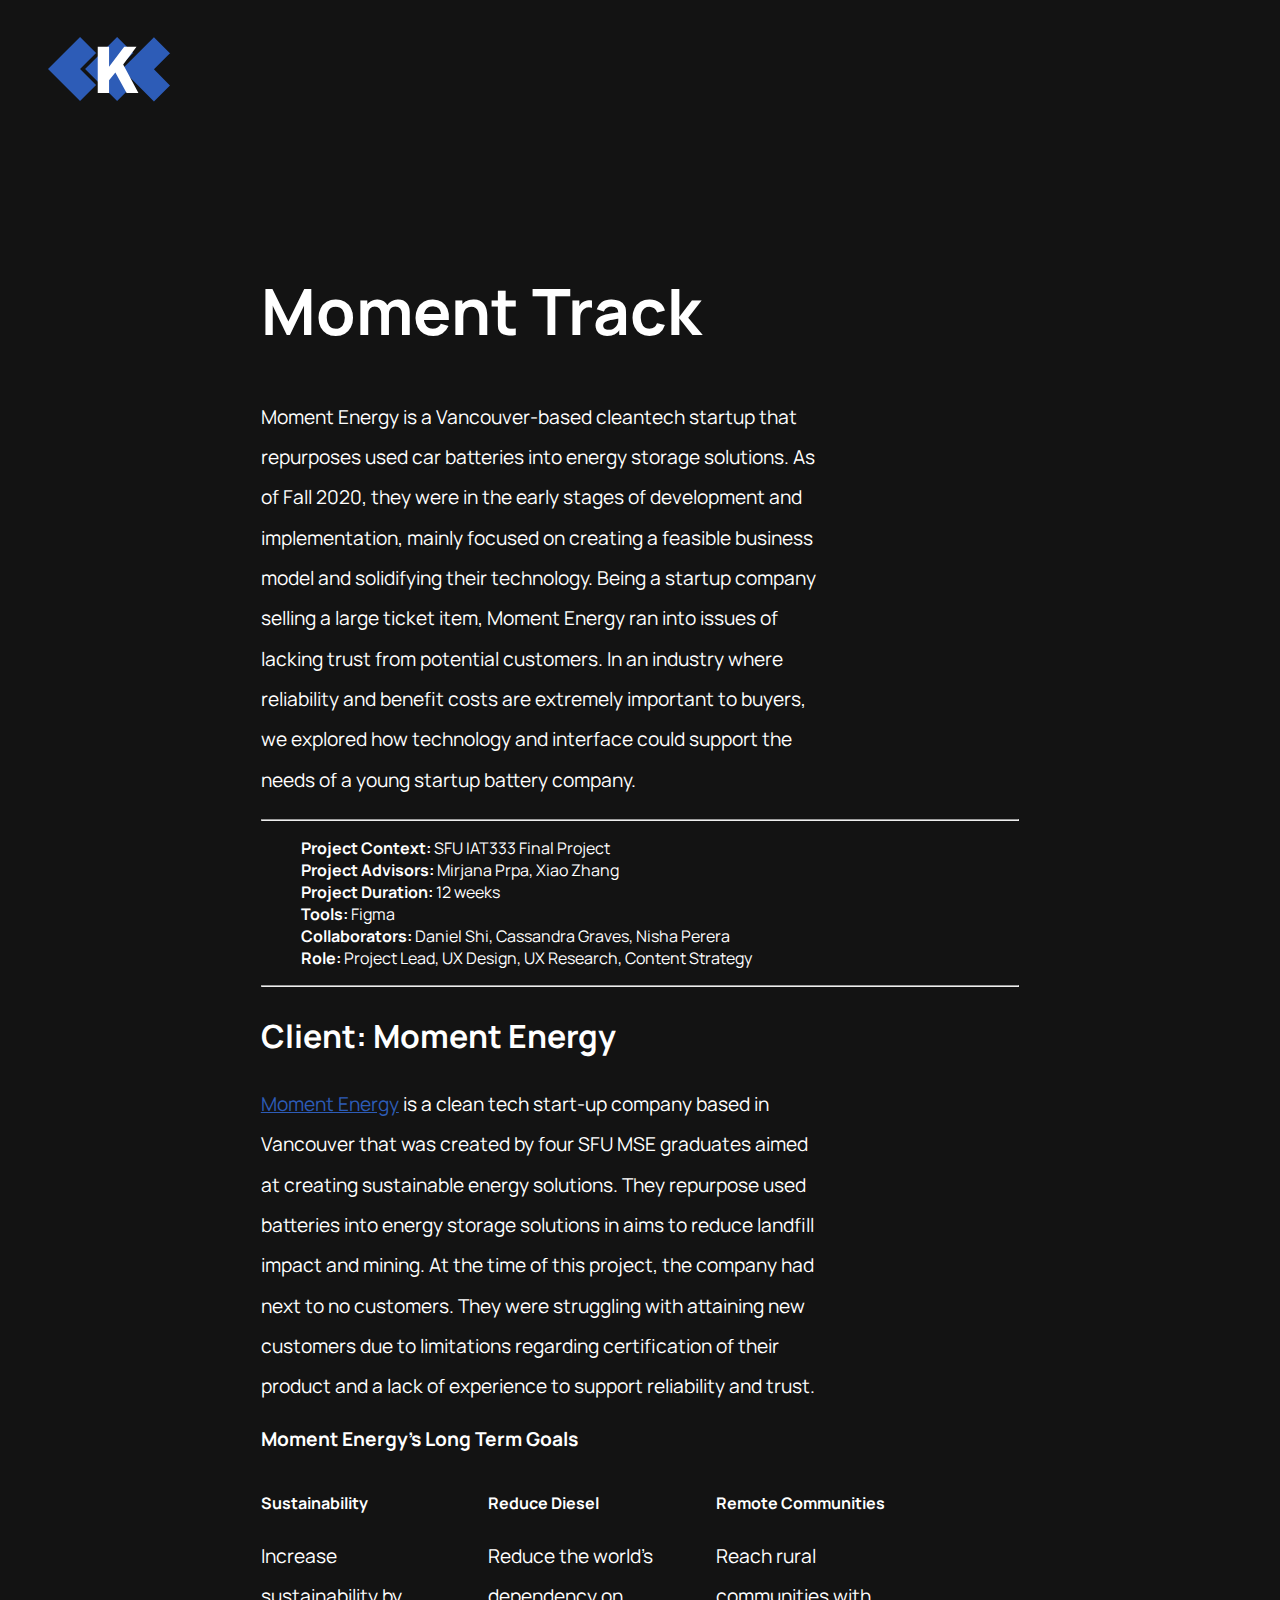
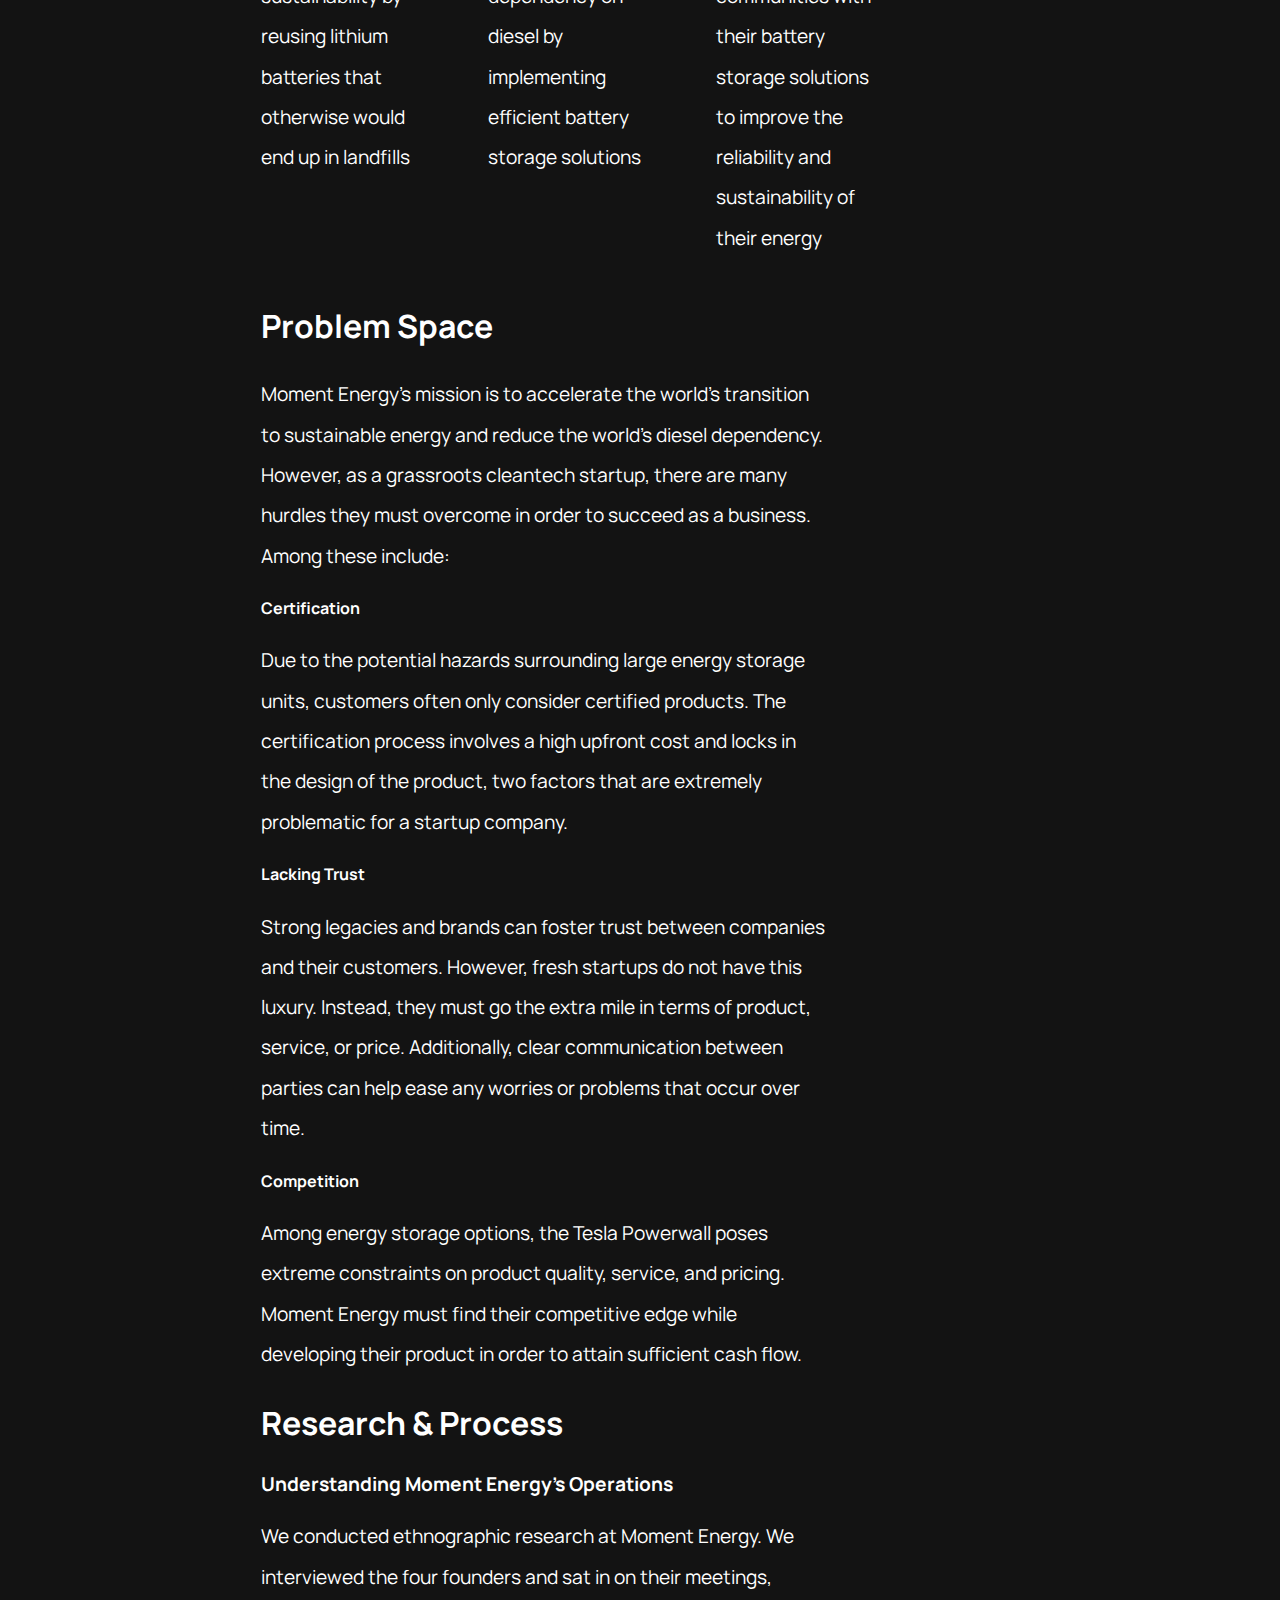
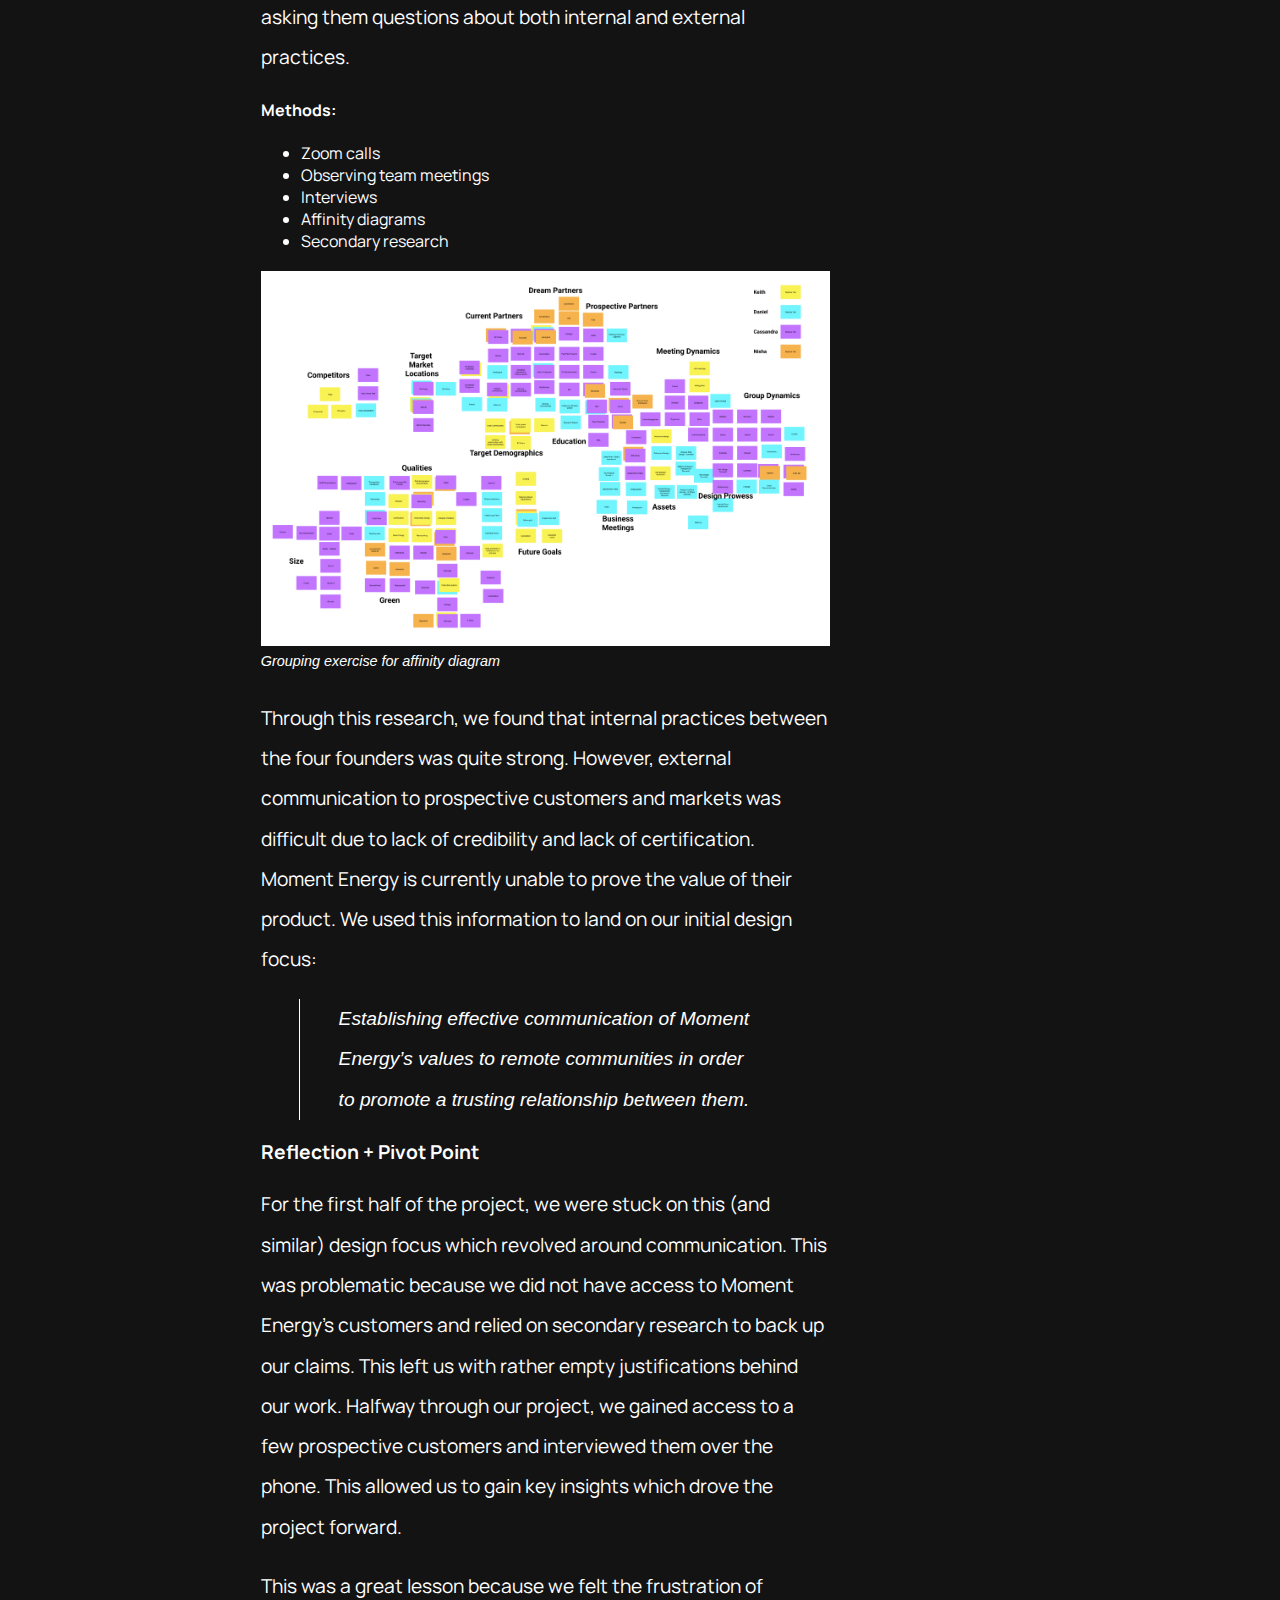
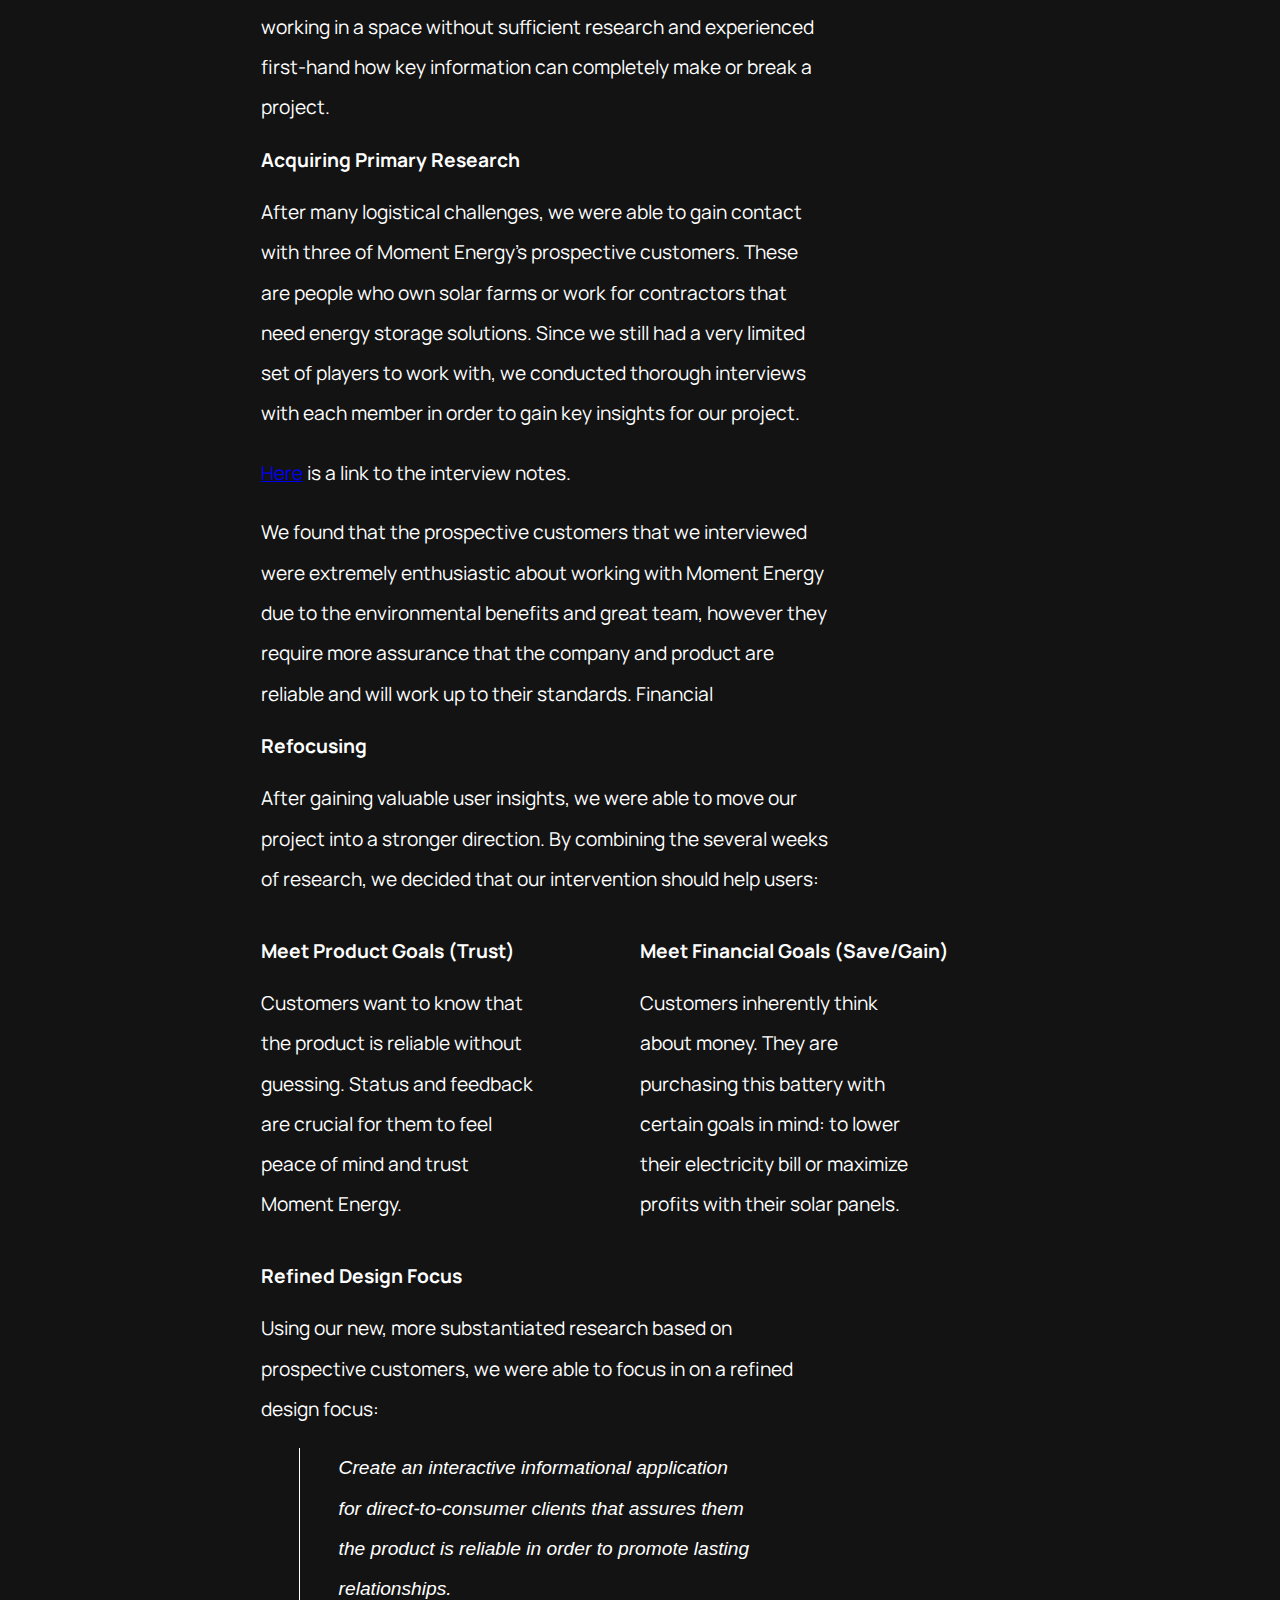
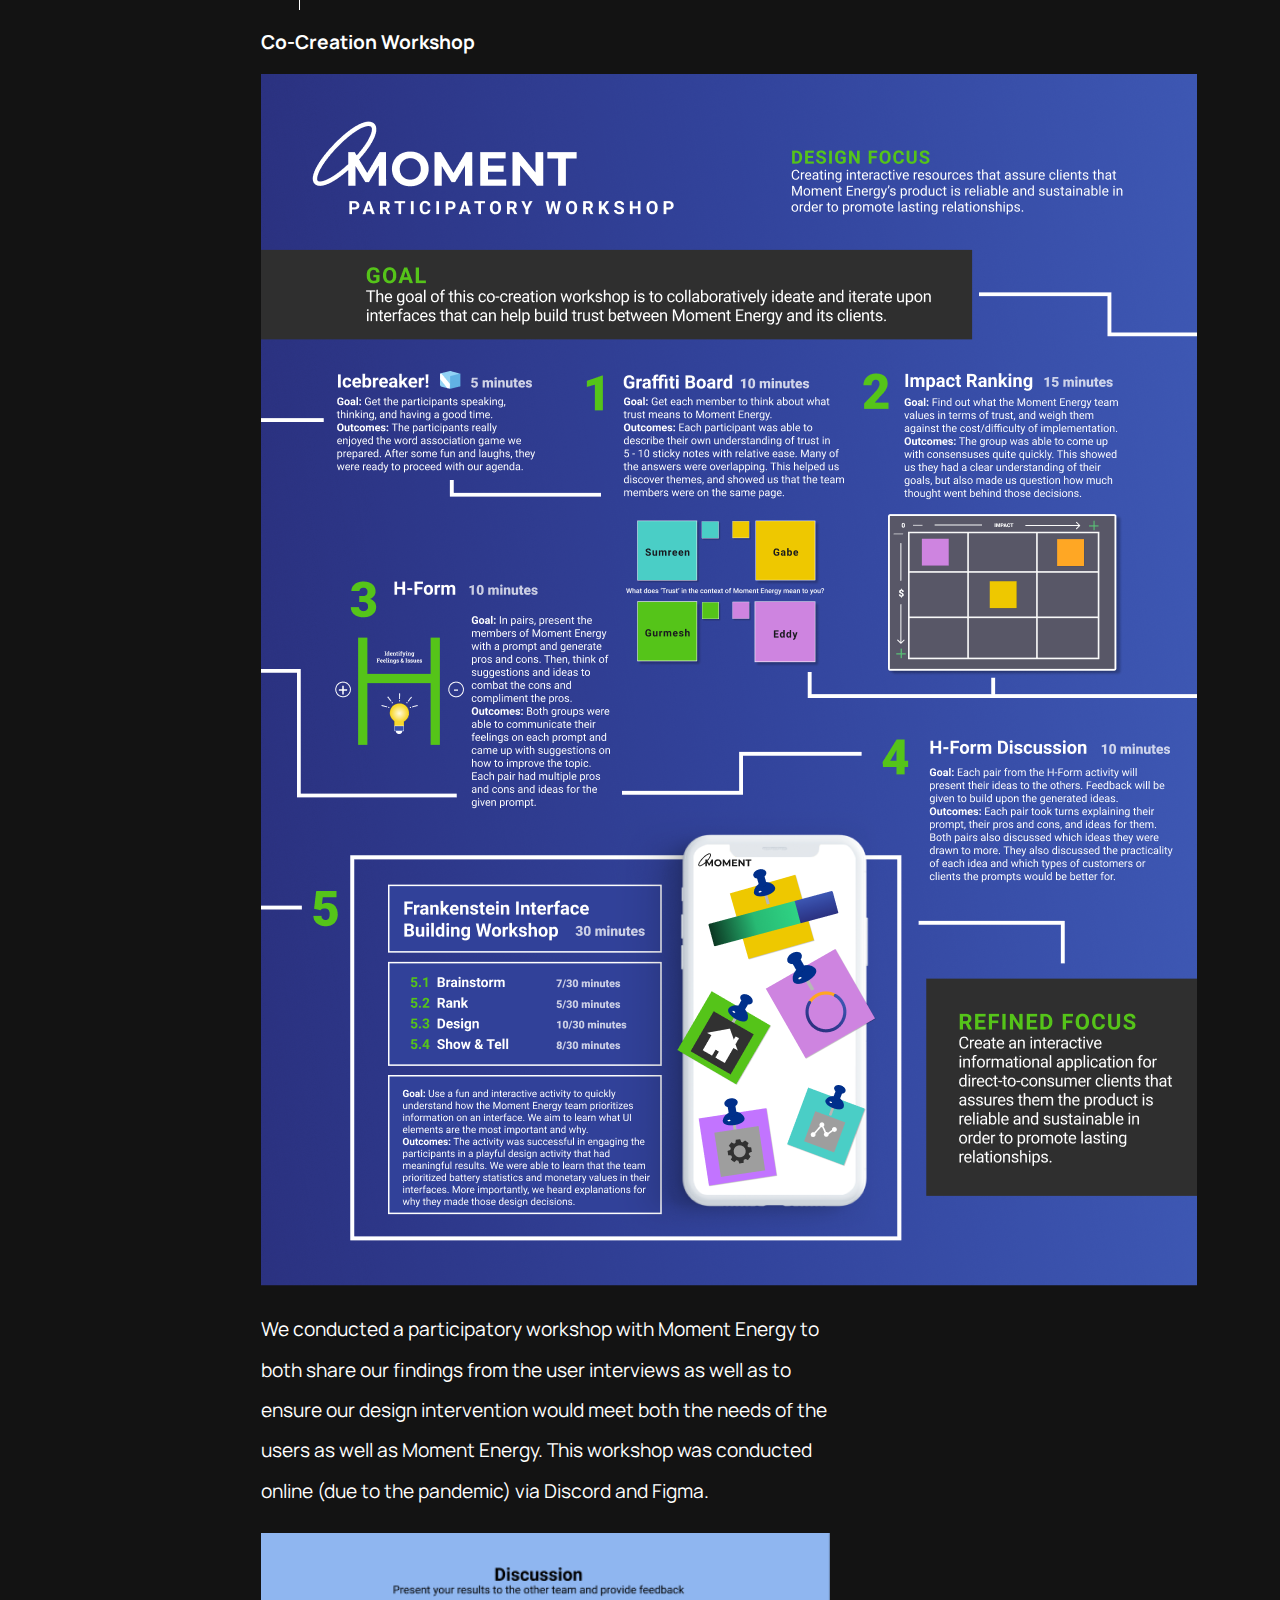
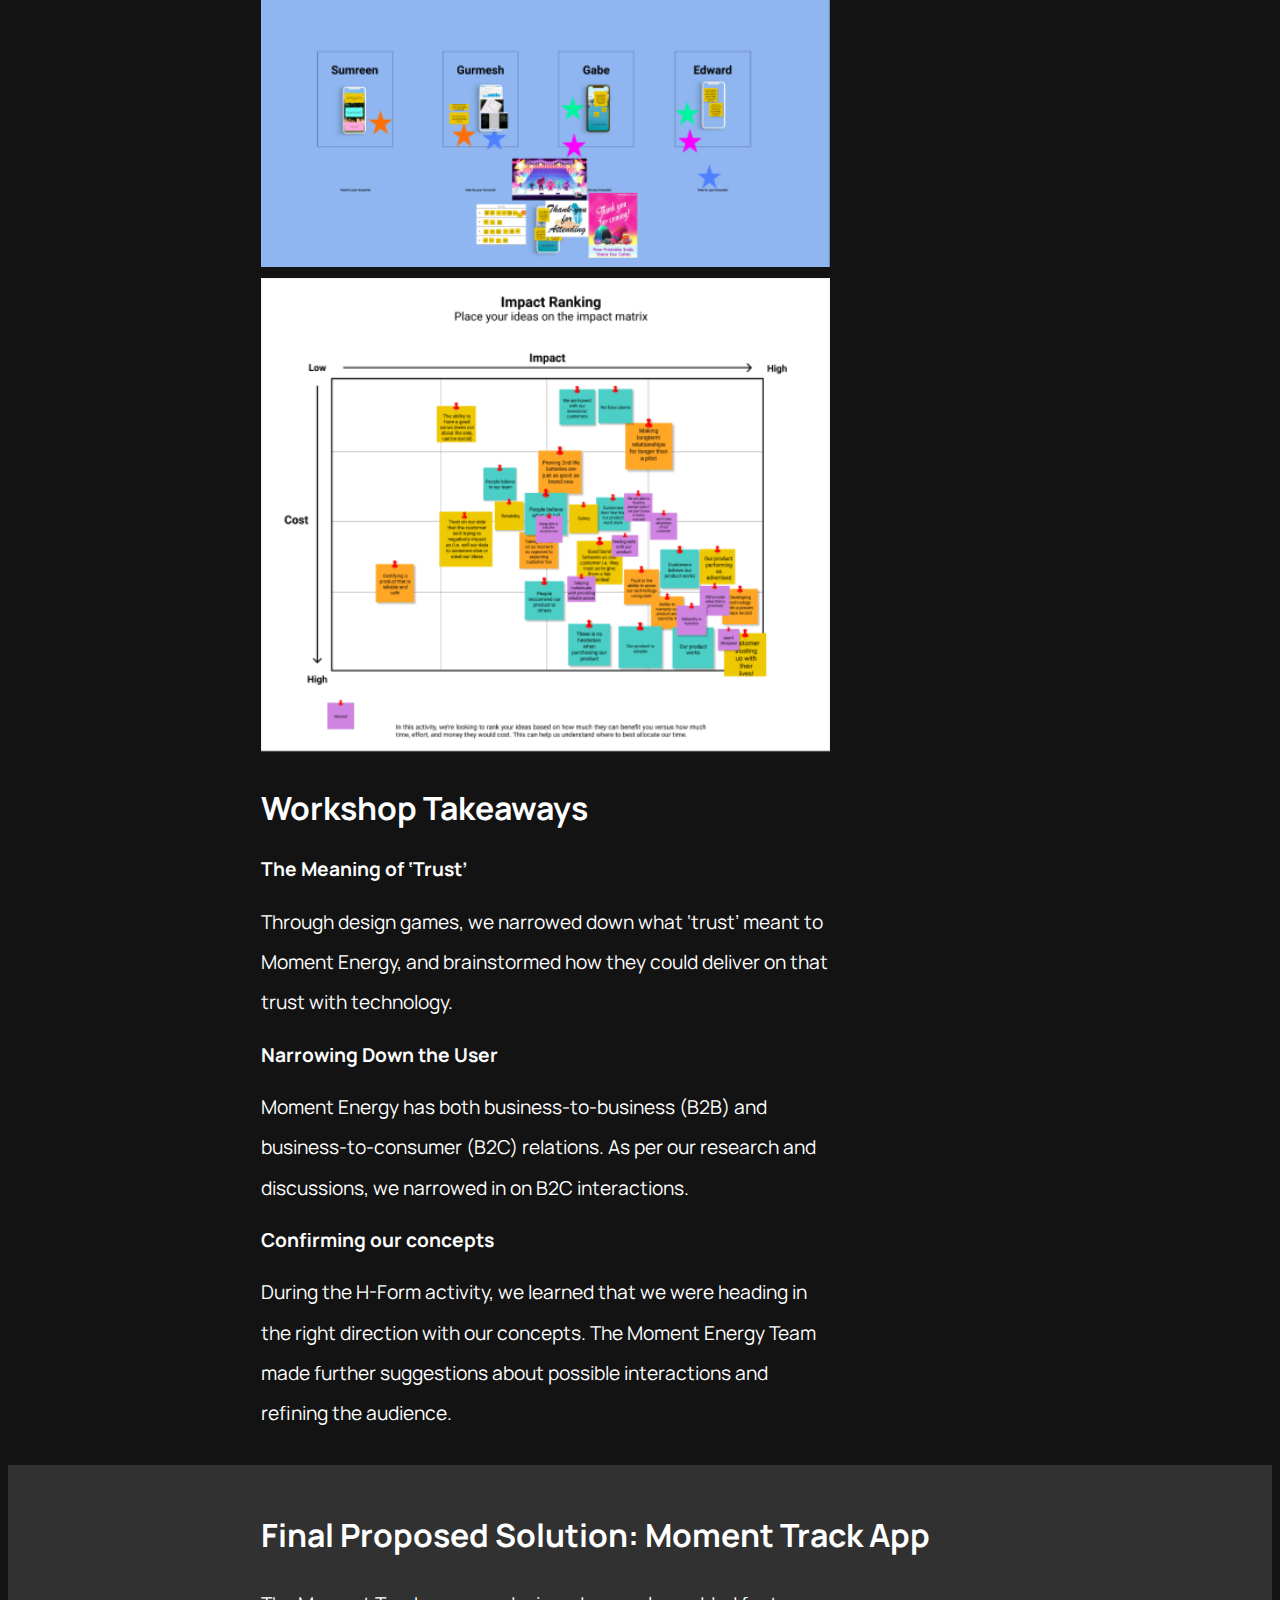
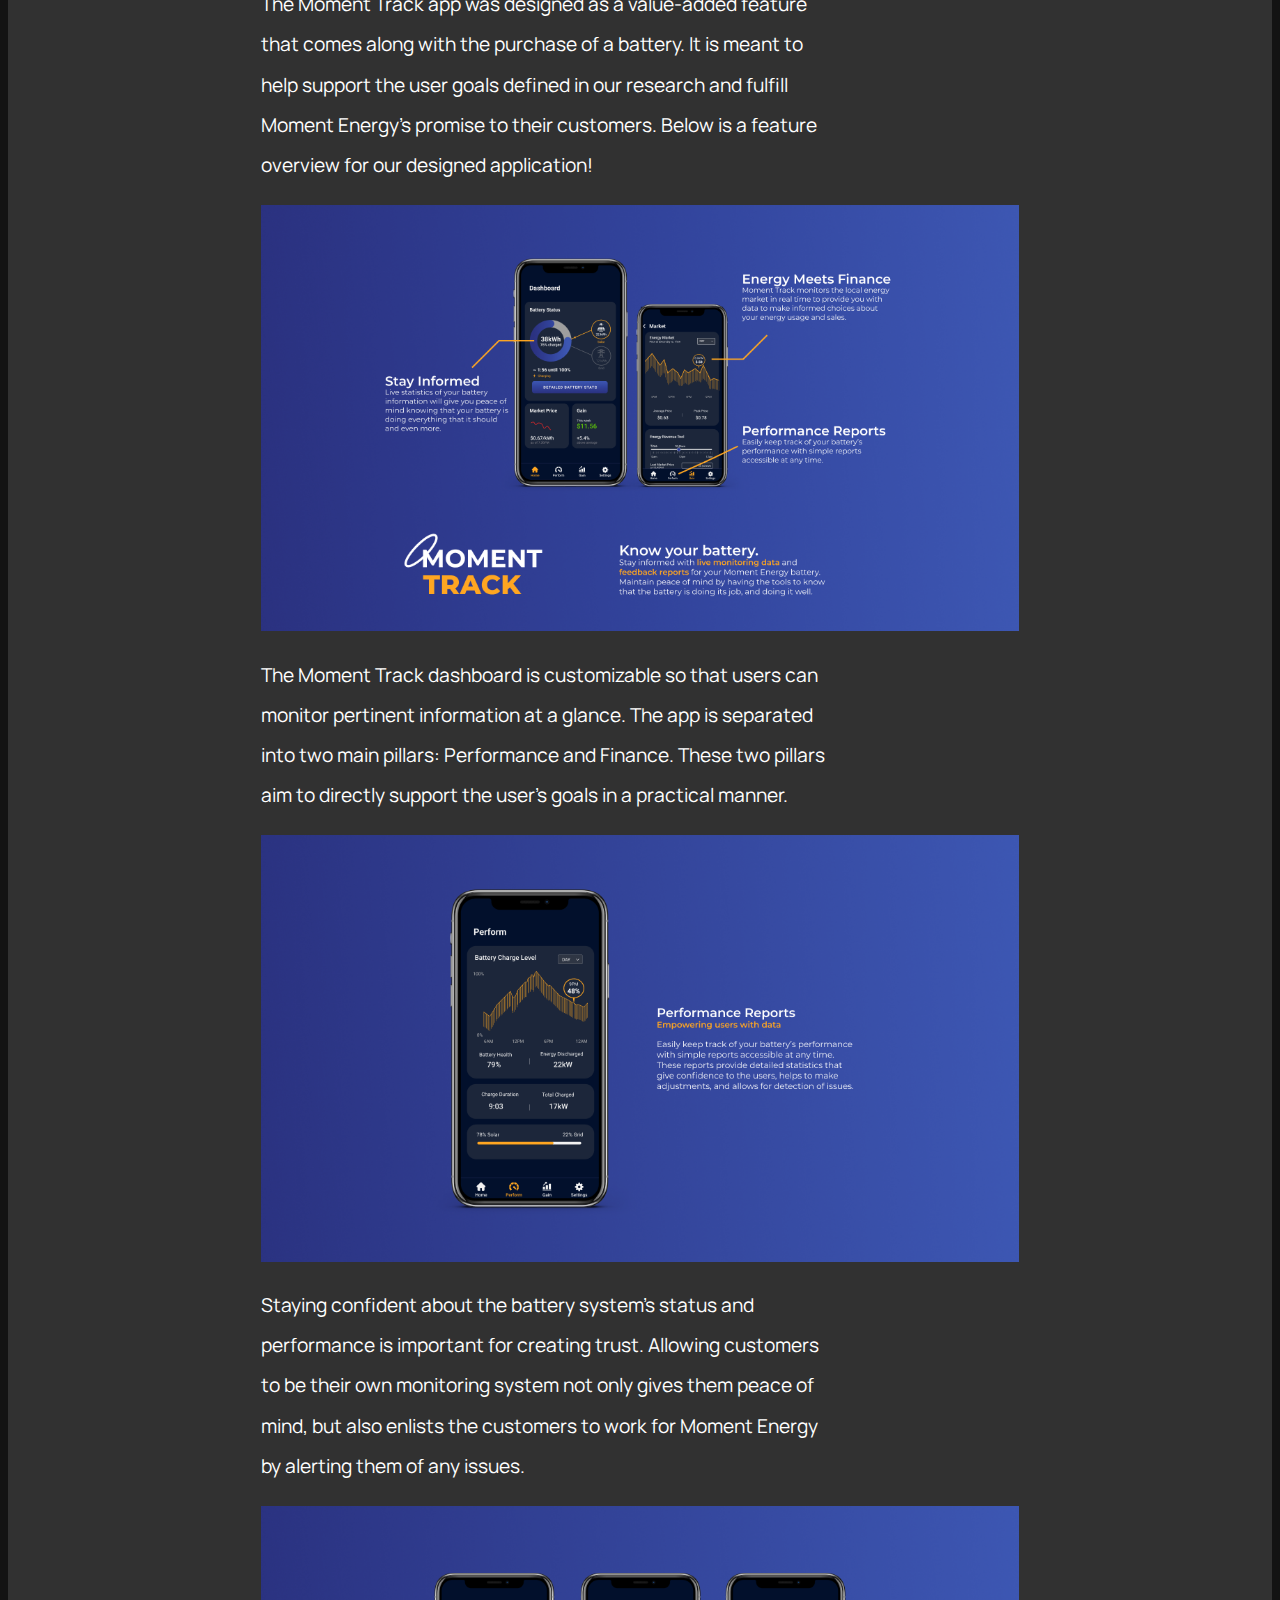
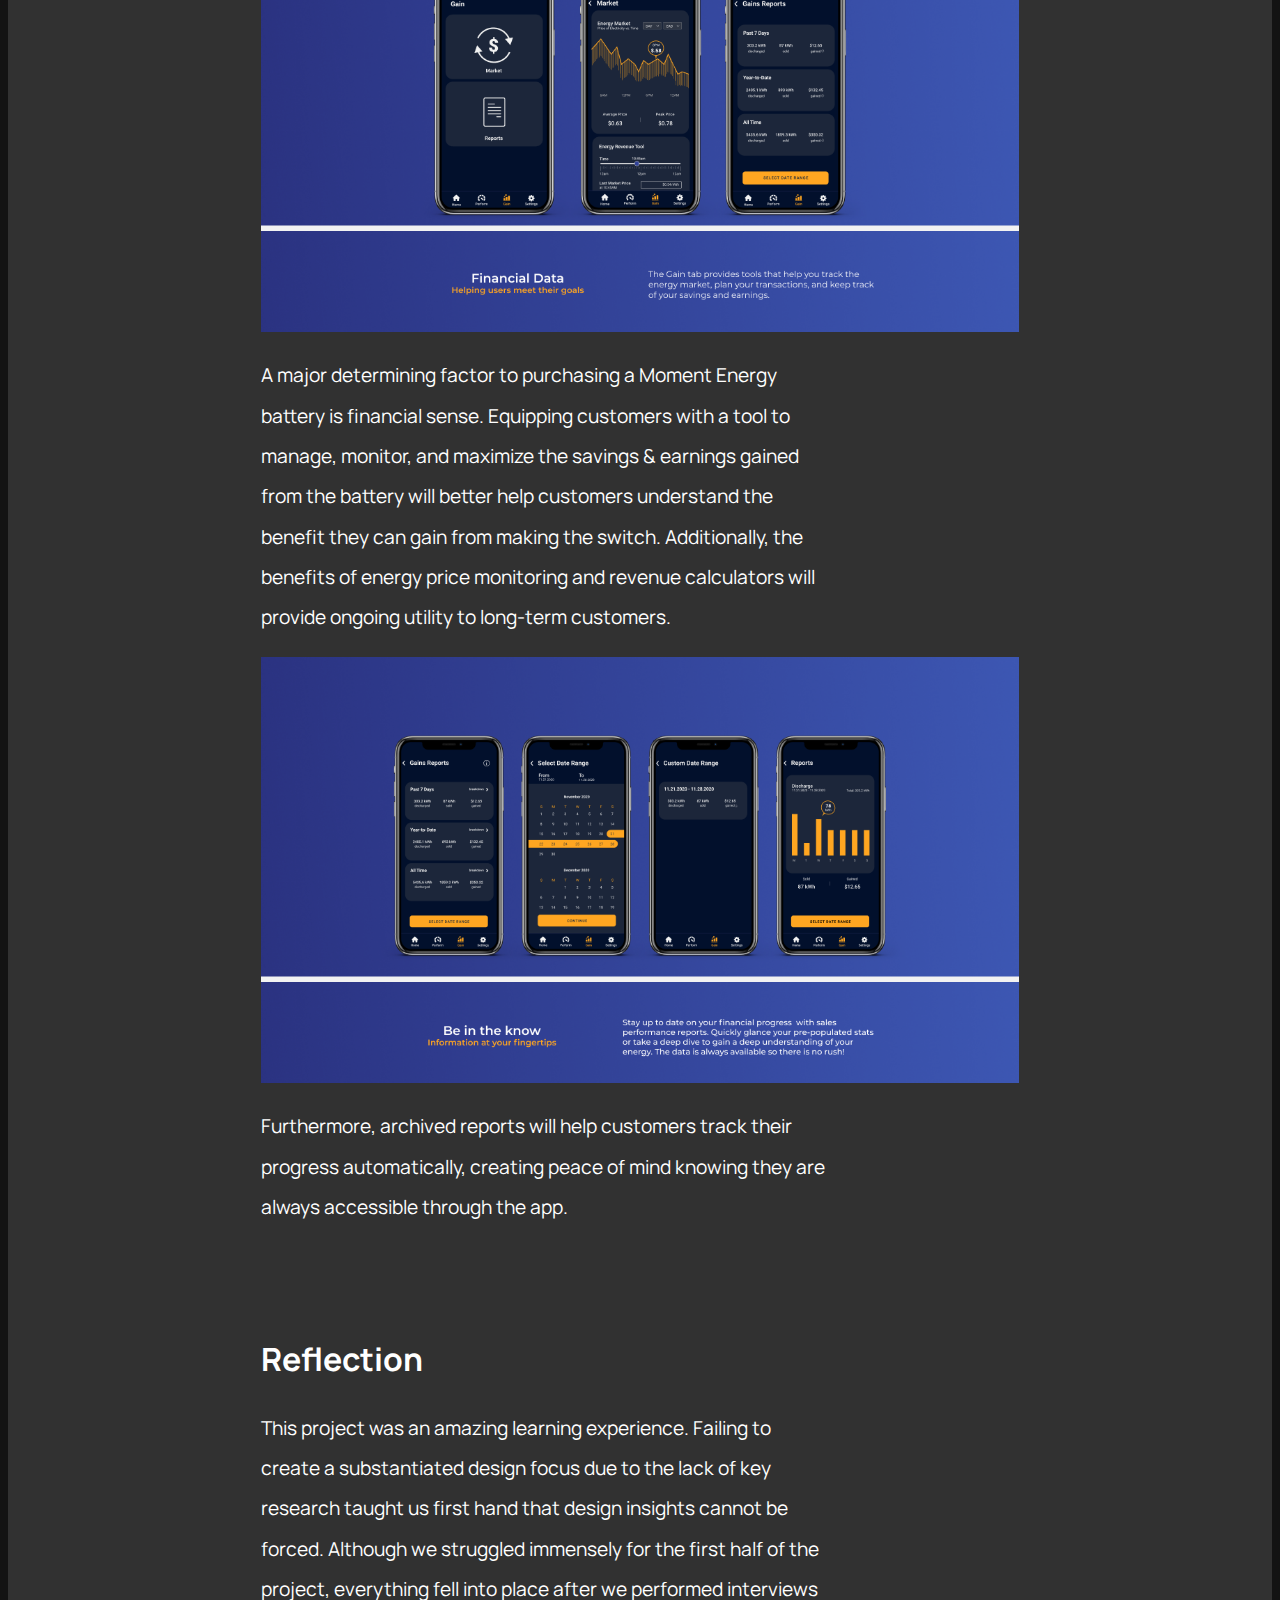
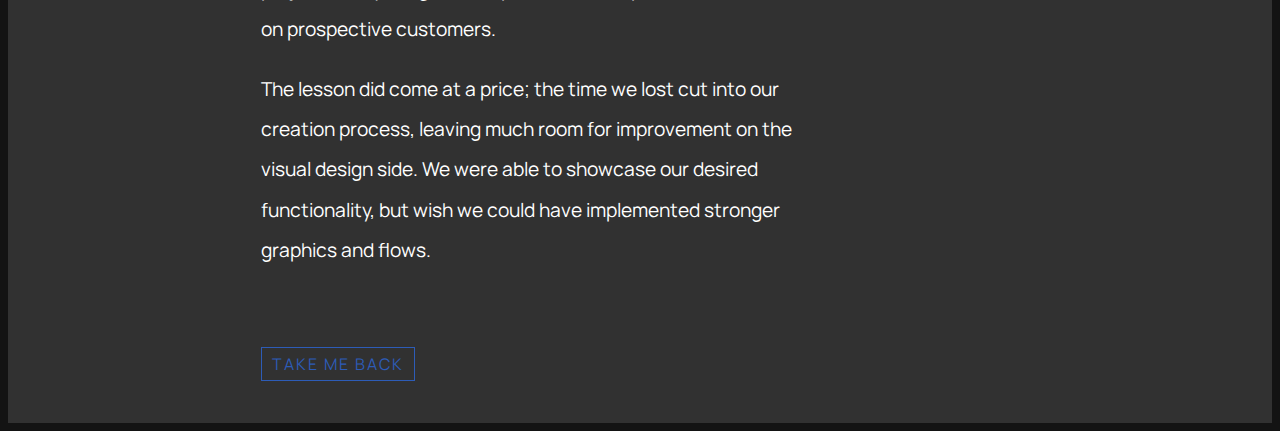
==== moment-track.html @ 96d6fddd "update" ====
<!doctype html>

<html lang="en">
<head>
	<meta charset="utf-8">
	<meta name="viewport" content="width=device-width, initial-scale=1">

	<title>Moment Track</title>
	<meta name="description" content="Keith Leung's UX case study: Moment Track">
	<meta name="author" content="Keith Leung">

<!-- favicons -->
	<link rel="icon" href="favicon.ico">
	<link rel="icon" href="favicon.svg" type="image/svg+xml">
	<link rel="apple-touch-icon" href="apple-touch-icon.png">

<!-- css -->
	<link rel="stylesheet" href="css/style.css">

<!-- fonts -->
	<link rel="preconnect" href="https://fonts.googleapis.com">
	<link rel="preconnect" href="https://fonts.gstatic.com" crossorigin>
	<link href="https://fonts.googleapis.com/css2?family=Manrope:wght@400;500;700&display=swap" rel="stylesheet">
	<link href="https://fonts.googleapis.com/css2?family=Mulish:ital,wght@1,400&display=swap" rel="stylesheet">

</head>

<body>

	<a href="index.html">
		<image src="img/logo.svg" id="logo">
	</a>

	<div class="dark">
		<section class="section60">
		
			<div class="spacer12">
			</div>
			
			<h1 id="casestudy_name">
				Moment Track
			</h1>
			<p id="casestudy_intro">
				Moment Energy is a Vancouver-based cleantech startup that repurposes used car batteries into energy storage solutions. As of Fall 2020, they were in the early stages of development and implementation, mainly focused on creating a feasible business model and solidifying their technology. Being a startup company selling a large ticket item, Moment Energy ran into issues of lacking trust from potential customers. In an industry where reliability and benefit costs are extremely important to buyers, we explored how technology and interface could support the needs of a young startup battery company.
			</p>
			
			<div id="spacer2">
			</div>
			
			<hr>
			<ul class="project_scope_list">
				<li><span class="bold">Project Context:</span> SFU IAT333 Final Project</li>
				<li><span class="bold">Project Advisors:</span> Mirjana Prpa, Xiao Zhang</li>
				<li><span class="bold">Project Duration:</span> 12 weeks</li>
				<li><span class="bold">Tools:</span> Figma</li>
				<li><span class="bold">Collaborators:</span> Daniel Shi, Cassandra Graves, Nisha Perera</li>
				<li><span class="bold">Role:</span> Project Lead, UX Design, UX Research, Content Strategy </li>
			</ul>
			<hr>
			
			<div id="spacer2">
			</div>

			<h2 class="">
				Client: Moment Energy
			</h2>
			
			<p class="casestudy_bodytext">
				 <a class="link_colour" href="https://momentenergy.ca/">Moment Energy</a> is a clean tech start-up company based in Vancouver that was created by four SFU MSE graduates aimed at creating sustainable energy solutions. They repurpose used batteries into energy storage solutions in aims to reduce landfill impact and mining. At the time of this project, the company had next to no customers. They were struggling with attaining new customers due to limitations regarding certification of their product and a lack of experience to support reliability and trust.
			</p>
			
			<h3>
				Moment Energy's Long Term Goals
			</h3>
			
			<div class="row">
			  <div class="column3">
				<h4>
					Sustainability
				</h4>
				<p class="casestudy_bodytext">
					Increase sustainability by reusing lithium batteries that otherwise would end up in landfills
				</p>
			  </div>
				
			  <div class="column3">
				<h4>
					Reduce Diesel
				</h4>
				<p class="casestudy_bodytext">
					Reduce the world’s dependency on diesel by implementing efficient battery storage solutions
				</p>
			  </div>
			  <div class="column3">
				<h4>
					Remote Communities
				</h4>
				<p class="casestudy_bodytext">
					Reach rural communities with their battery storage solutions to improve the reliability and sustainability of their energy
				</p>
			  </div>
			</div>
			
			
			
			<div id="spacer2">
			</div>

			<h2 class="">
				Problem Space
			</h2>
			
			<p class="casestudy_bodytext">
				Moment Energy's mission is to accelerate the world's transition to sustainable energy and reduce the world's diesel dependency. However, as a grassroots cleantech startup, there are many hurdles they must overcome in order to succeed as a business. Among these include:
			</p>
				<h4>
					Certification
				</h4>
				<p class="casestudy_bodytext">
					Due to the potential hazards surrounding large energy storage units, customers often only consider certified products. The certification process involves a high upfront cost and locks in the design of the product, two factors that are extremely problematic for a startup company.
				</p>

				

				<h4>
					Lacking Trust
				</h4>
				<p class="casestudy_bodytext">
					Strong legacies and brands can foster trust between companies and their customers. However, fresh startups do not have this luxury. Instead, they must go the extra mile in terms of product, service, or price. Additionally, clear communication between parties can help ease any worries or problems that occur over time.
				</p>


				<h4>
					Competition
				</h4>
				<p class="casestudy_bodytext">
					Among energy storage options, the Tesla Powerwall poses extreme constraints on product quality, service, and pricing. Moment Energy must find their competitive edge while developing their product in order to attain sufficient cash flow.
				</p>



			<h2 class="">
				Research & Process
			</h2>
			
			<h3 class="">
				Understanding Moment Energy's Operations
			</h3>
			
			<p class="casestudy_bodytext">
				We conducted ethnographic research at Moment Energy. We interviewed the four founders and sat in on their meetings, asking them questions about both internal and external practices.
			</p>
			
			<h4>Methods:</h4>
			<ul>
				<li>Zoom calls</li>
				<li>Observing team meetings</li>
				<li>Interviews</li>
				<li>Affinity diagrams</li>
				<li>Secondary research</li>
			</ul>
			
			<img src="img/casestudy/moment/affinity_diagram.png" class="casestudy_image">
			<figcaption>Grouping exercise for affinity diagram</figcaption>
			
			<p class="casestudy_bodytext">
				Through this research, we found that internal practices between the four founders was quite strong. However, external communication to prospective customers and markets was difficult due to lack of credibility and lack of certification. Moment Energy is currently unable to prove the value of their product. We used this information to land on our initial design focus:
			</p>
			
			<p class="casestudy_quote">
				Establishing effective communication of Moment Energy’s values to remote communities in order to promote a trusting relationship between them.
			</p>

			
			<h3 class="">
				Reflection + Pivot Point
			</h3>
			
			<p class="casestudy_bodytext">
				For the first half of the project, we were stuck on this (and similar) design focus which revolved around communication. This was problematic because we did not have access to Moment Energy’s customers and relied on secondary research to back up our claims. This left us with rather empty justifications behind our work. Halfway through our project, we gained access to a few prospective customers and interviewed them over the phone. This allowed us to gain key insights which drove the project forward.

			</p>
			
			<p class="casestudy_bodytext">
				This was a great lesson because we felt the frustration of working in a space without sufficient research and experienced first-hand how key information can completely make or break a project.
			</p>

			<h3 class="">
				Acquiring Primary Research
			</h3>
			
			<p class="casestudy_bodytext">
				After many logistical challenges, we were able to gain contact with three of Moment Energy’s prospective customers. These are people who own solar farms or work for contractors that need energy storage solutions. Since we still had a very limited set of players to work with, we conducted thorough interviews with each member in order to gain key insights for our project.
			</p>
			<p class="casestudy_bodytext">
				<a href="https://docs.google.com/document/d/1wqOk0I2CAcIpUFdt23IHFOVjpYPzJL-gU3z2i7DLkgY/edit?usp=sharing">Here</a> is a link to the interview notes.
			</p>
			
			<p class="casestudy_bodytext">
				We found that the prospective customers that we interviewed were extremely enthusiastic about working with Moment Energy due to the environmental benefits and great team, however they require more assurance that the company and product are reliable and will work up to their standards. Financial 
			</p>
			
			
			<h3 class="">
				Refocusing
			</h3>
			
			<p class="casestudy_bodytext">
				After gaining valuable user insights, we were able to move our project into a stronger direction. By combining the several weeks of research, we decided that our intervention should help users:			
			</p>
			
			<div class="row">
			  <div class="column2">
				<h3>
					Meet Product Goals (Trust)
				</h3>
				<p class="casestudy_bodytext">
					Customers want to know that the product is reliable without guessing. Status and feedback are crucial for them to feel peace of mind and trust Moment Energy.
				</p>
			  </div>
			  <div class="column2">
				<h3>
					Meet Financial Goals (Save/Gain)
				</h3>
				<p class="casestudy_bodytext">
					Customers inherently think about money. They are purchasing this battery with certain goals in mind: to lower their electricity bill or maximize profits with their solar panels.
				</p>
			  </div>
			</div>
			
			<h3 class="">
				Refined Design Focus
			</h3>
			
			<p class="casestudy_bodytext">
				Using our new, more substantiated research based on prospective customers, we were able to focus in on a refined design focus: 
			</p>
			<p class="casestudy_quote">
				Create an interactive informational application for direct-to-consumer clients that assures them the product is reliable in order to promote lasting relationships.		
			</p>
			
			
			<h3 class="">
				Co-Creation Workshop
			</h3>
			
			<img src="img/casestudy/moment/participatory_workshop.png" class="casestudy_image50">
			
			<p class="casestudy_bodytext">
				We conducted a participatory workshop with Moment Energy to both share our findings from the user interviews as well as to ensure our design intervention would meet both the needs of the users as well as Moment Energy. This workshop was conducted online (due to the pandemic) via Discord and Figma. 
			</p>
			
			<img src="img/casestudy/moment/interface_building.png" class="casestudy_image">
			<img src="img/casestudy/moment/impact_ranking.png" class="casestudy_image">
			
			<h2 class="">
				Workshop Takeaways
			</h2>
			
			<h3 class="">
				The Meaning of ‘Trust’
			</h3>
			<p class="casestudy_bodytext">
				Through design games, we narrowed down what ‘trust’ meant to Moment Energy, and brainstormed how they could deliver on that trust with technology.
			</p>
			
			<h3 class="">
				Narrowing Down the User
			</h3>
			<p class="casestudy_bodytext">
				Moment Energy has both business-to-business (B2B) and business-to-consumer (B2C) relations. As per our research and discussions, we narrowed in on B2C interactions.
			</p>
			
			<h3 class="">
				Confirming our concepts
			</h3>
			<p class="casestudy_bodytext">
				During the H-Form activity, we learned that we were heading in the right direction with our concepts. The Moment Energy Team made further suggestions about possible interactions and refining the audience.			
			</p>
			
		</section>
	</div>
	<div class="light">	
		<section class="section60 casestudy_research">
		
			<h2 class="">
				Final Proposed Solution: Moment Track App
			</h2>
			
			<p class="casestudy_bodytext">
				The Moment Track app was designed as a value-added feature that comes along with the purchase of a battery. It is meant to help support the user goals defined in our research and fulfill Moment Energy’s promise to their customers. Below is a feature overview for our designed application!
			</p>

			<img src="img/casestudy/moment/moment_track.png" style="width:100%"> 
			<p class="casestudy_bodytext">
				The Moment Track dashboard is customizable so that users can monitor pertinent information at a glance. The app is separated into two main pillars: Performance and Finance. These two pillars aim to directly support the user's goals in a practical manner.
			</p>
			
			<img src="img/casestudy/moment/perform.png" style="width:100%">
			<p class="casestudy_bodytext">
				Staying confident about the battery system's status and performance is important for creating trust. Allowing customers to be their own monitoring system not only gives them peace of mind, but also enlists the customers to work for Moment Energy by alerting them of any issues.
			</p>
			
			<img src="img/casestudy/moment/gains1.png" style="width:100%">
			<p class="casestudy_bodytext">
				A major determining factor to purchasing a Moment Energy battery is financial sense. Equipping customers with a tool to manage, monitor, and maximize the savings & earnings gained from the battery will better help customers understand the benefit they can gain from making the switch. Additionally, the benefits of energy price monitoring and revenue calculators will provide ongoing utility to long-term customers.
			</p>
			
			<img src="img/casestudy/moment/gains2.png" style="width:100%"> 
			<p class="casestudy_bodytext">
				Furthermore, archived reports will help customers track their progress automatically, creating peace of mind knowing they are always accessible through the app.
			</p>
			
			<div class="spacer4">
			</div>
			
			<h2 class="">
				Reflection
			</h2>
			<p class="casestudy_bodytext">
				This project was an amazing learning experience. Failing to create a substantiated design focus due to the lack of key research taught us first hand that design insights cannot be forced. Although we struggled immensely for the first half of the project, everything fell into place after we performed interviews on prospective customers.
			</p>
			
			<p class="casestudy_bodytext">
				The lesson did come at a price; the time we lost cut into our creation process, leaving much room for improvement on the visual design side. We were able to showcase our desired functionality, but wish we could have implemented stronger graphics and flows.
			</p>
			
			<div class="spacer4">
			</div>
			
			<a class="return_button" href="index.html">Take me back</a>
			
		
		
	</div>




	<script src="js/scripts.js"></script>
	
	<script>
		var slideIndex = 1;
		showSlides(slideIndex);

		// Next/previous controls
		function plusSlides(n) {
		  showSlides(slideIndex += n);
		}

		// Thumbnail image controls
		function currentSlide(n) {
		  showSlides(slideIndex = n);
		}

		function showSlides(n) {
		  var i;
		  var slides = document.getElementsByClassName("mySlides");
		  var dots = document.getElementsByClassName("dot");
		  if (n > slides.length) {slideIndex = 1}
		  if (n < 1) {slideIndex = slides.length}
		  for (i = 0; i < slides.length; i++) {
			  slides[i].style.display = "none";
		  }
		  for (i = 0; i < dots.length; i++) {
			  dots[i].className = dots[i].className.replace(" active", "");
		  }
		  slides[slideIndex-1].style.display = "block";
		  dots[slideIndex-1].className += " active";
		}
	</script>
	
	<script>
		var slideIndex2 = 1;
		showSlides2(slideIndex2);

		// Next/previous controls
		function plusSlides2(n) {
		  showSlides2(slideIndex2 += n);
		}

		// Thumbnail image controls
		function currentSlide2(n) {
		  showSlides2(slideIndex2 = n);
		}

		function showSlides2(n) {
		  var j;
		  var slides2 = document.getElementsByClassName("mySlides2");
		  var dots2 = document.getElementsByClassName("dot2");
		  if (n > slides2.length) {slideIndex2 = 1}
		  if (n < 1) {slideIndex2 = slides2.length}
		  for (j = 0; j < slides2.length; j++) {
			  slides2[j].style.display = "none";
		  }
		  for (j = 0; j < dots2.length; j++) {
			  dots2[j].className = dots2[j].className.replace(" active", "");
		  }
		  slides2[slideIndex2-1].style.display = "block";
		  dots2[slideIndex2-1].className += " active";
		}
	</script>
	
</body>
</html>
---- css/style.css ----
/* START COLOURS */
body {
	background-color: #131313;
}

h1, h2, h3, h4, p, li, q, figcaption {
	color: white;
}

.light {
	background-color: #313131;
	padding: 1em 0;
}
/* END COLOURS */


/* START FONTS */
h1 {
	font-family: 'Manrope', sans-serif;
	font-weight: 700;
	font-size: 4em;
}

h2 {
	font-family: 'Manrope', sans-serif;
	font-weight: 700;
	font-size: 2em;
}

h3 {
	font-family: 'Manrope', sans-serif;
	font-weight: 700;
	font-size: 1.2em;
}

h4 {
	font-family: 'Manrope', sans-serif;
	font-weight: 700;
	font-size: 1em;
}

p {
	font-family: 'Manrope', sans-serif;
	font-weight: 400;
	font-size: 1.2em;
	width: 75%;
	line-height: 2.1em;
}

.casestudy_quote{
	font-family: 'Mullish', sans-serif;
	font-weight: 400;
	font-style: italic;
	font-size: 1.2em;
	padding-left: 2em;
	border-left: 1px white solid;
	margin-left: 2em;
	width: 60%;
}

li {
	font-family: 'Manrope', sans-serif;
	font-weight: 400;
}

figcaption {
	font-family: 'Mullish', sans-serif;
	font-weight: 400;
	font-style: italic;
	font-size: 0.9em;
	margin-bottom: 2em;
}

sup {
	font-size: 50%;
}

/* END FONTS */


/* START BUTTON STYLING */

.return_button {
	text-decoration: none;
	text-transform: uppercase;
	font-family: 'Manrope', sans-serif;
	font-weight: 400;
	letter-spacing: 2px;
	border: 1px #2D5CB7 solid;
	color: #2D5CB7;
	padding: 5px 10px;
}

.return_button:hover, .return_button:active{
	color: #2FC1FF;
	border: 1px #2FC1FF solid;
}


/* END BUTTON STYLING */




/* START TEXT STYLING */
.bold {
	font-weight: 700;
}

.centre_text {
	text-align: center;
}

.list_text {
	margin: 0.5em 0;
	font-size: 100%;
}

/* END TEXT STYLING */


/* START LLNK STYLING */
.link_colour {
	color: #2D5CB7;
}

.link_colour:hover, outtro_link:active {
	color: #2FC1FF;
}
/* END LINK STYLING */


/* START LOGO */
#logo {
	position: fixed;
	top: 2em;
	left: 3em;
}
/* END LOGO */


/* START SECTION STYLING */
.section60 {
	display: block;
	width: 60%;
	margin: 2em auto;
}
/* END SECTION STYLING */


/* START INTRO SECTION FORMAT */
.spacer12 {
	height: 12em;
}

.spacer4 {
	height: 4em;
}

.spacer2 {
	height: 2em;
}

#intro_name {
	margin-bottom: 1em;
}

#intro_text {
	margin-top: 0;
	width: 75%;
}
/* END INTRO SECTION FORMAT */


/* START CASE STUDY LINKS SECTION FORMAT */
.casestudy_poster {
	display: block;
	width: 100%;
	margin: 2em auto;
	transition: transform .5s; /* Animation */
}

.casestudy_poster:hover {
	opacity: 90%;
	transform: scale(1.015);
}

.disabled_link, .disabled_link:hover {
	opacity: 33%;
}
/* END CASE STUDY LINKS SECTION FORMAT */


/* START CASE STUDY PAGE SECTION FORMAT */
.project_scope_list {
	list-style: none;
}

.border75 {
	border-top: 1px white solid;
	border-bottom: 1px white solid;
	max-width: 75%;
}

.casestudy_image {
	width: 75%;
	margin: 0.2em 0;
}

.column2 {
	float: left;
	width: 50%;
}

.column3 {
  float: left;
  width: 30%;
}

/* Clear floats after the columns */
.row:after {
  content: "";
  display: table;
  clear: both;
}

/* END CASE STUDY PAGE SECTION FORMAT */


/* START IMAGE CAROUSEL */
* {
	box-sizing:border-box
}

/* Slideshow container */
.slideshow-container {
	max-width: 100%;
	position: relative;
	margin: auto;
}

/* Hide the images by default */
.mySlides, .mySlides2 {
	display: none;
}

/* Next & previous buttons */
.prev, .next {
	cursor: pointer;
	position: absolute;
	top: 50%;
	width: auto;
	margin-top: -22px;
	padding: 16px;
	color: white;
	font-weight: bold;
	font-size: 18px;
	transition: 0.6s ease;
	border-radius: 0 3px 3px 0;
	user-select: none;
}

/* Position the "next button" to the right */
.next {
	right: 0;
	border-radius: 3px 0 0 3px;
}

/* On hover, add a black background color with a little bit see-through */
.prev:hover, .next:hover {
	background-color: rgba(0,0,0,0.8);
}

/* Caption text */
.carousel_caption_text {
	color: #f2f2f2;
	font-size: 15px;
	padding: 8px 12px;
	position: absolute;
	bottom: 8px;
	width: 100%;
	text-align: center;
	font-family: 'Manrope', sans-serif;
	font-weight: 400;
  
}

/* Number text (1/3 etc) */
.numbertext {
	color: #f2f2f2;
	font-size: 12px;
	padding: 8px 12px;
	position: absolute;
	top: 0;
	font-family: 'Manrope', sans-serif;
	font-weight: 400;
}

/* The dots/bullets/indicators */
.dot {
	cursor: pointer;
	height: 15px;
	width: 15px;
	margin: 0 2px;
	background-color: #bbb;
	border-radius: 50%;
	display: inline-block;
	transition: background-color 0.6s ease;
}

.dot2 {
	cursor: pointer;
	height: 15px;
	width: 15px;
	margin: 0 2px;
	background-color: #bbb;
	border-radius: 50%;
	display: inline-block;
	transition: background-color 0.6s ease;
}

.active, .dot:hover, .dot2:hover {
	background-color: #717171;
}

/* Fading animation */
.fade {
	-webkit-animation-name: fade;
	-webkit-animation-duration: 1.5s;
	animation-name: fade;
	animation-duration: 1.5s;
}

@-webkit-keyframes fade {
	from {opacity: .4}
	to {opacity: 1}
}

@keyframes fade {
	from {opacity: .4}
	to {opacity: 1}
}
/* END IMAGE CAROUSEL */






@media screen and (max-width: 991px) {
  /* For mobile phones: */
  .column3, .column2 {
    width: 100%;
  }
  
  .section60, p, #intro_text {
	width: 90%;
	max-width: 90%;
  }
  
  .border75 {
	width: 95%;
	max-width: 95%;
  }
  
  
  .casestudy_quote {
	width: 80%;
  }

h1 {
	font-size: 3em;
} 

h2 {
	font-size: 2em;
}

h3 {
	font-size: 1.2em;
}

h4 {
	font-size: 1em;
}

p {
	font-size: 1em;
}

.casestudy_quote{
	font-size: 1.2em;
}

li {
	font-size: ;
}

figcaption {
	font-size: 0.9em;
}
	
.casestudy_image {
	width: 100%;
}
	
}
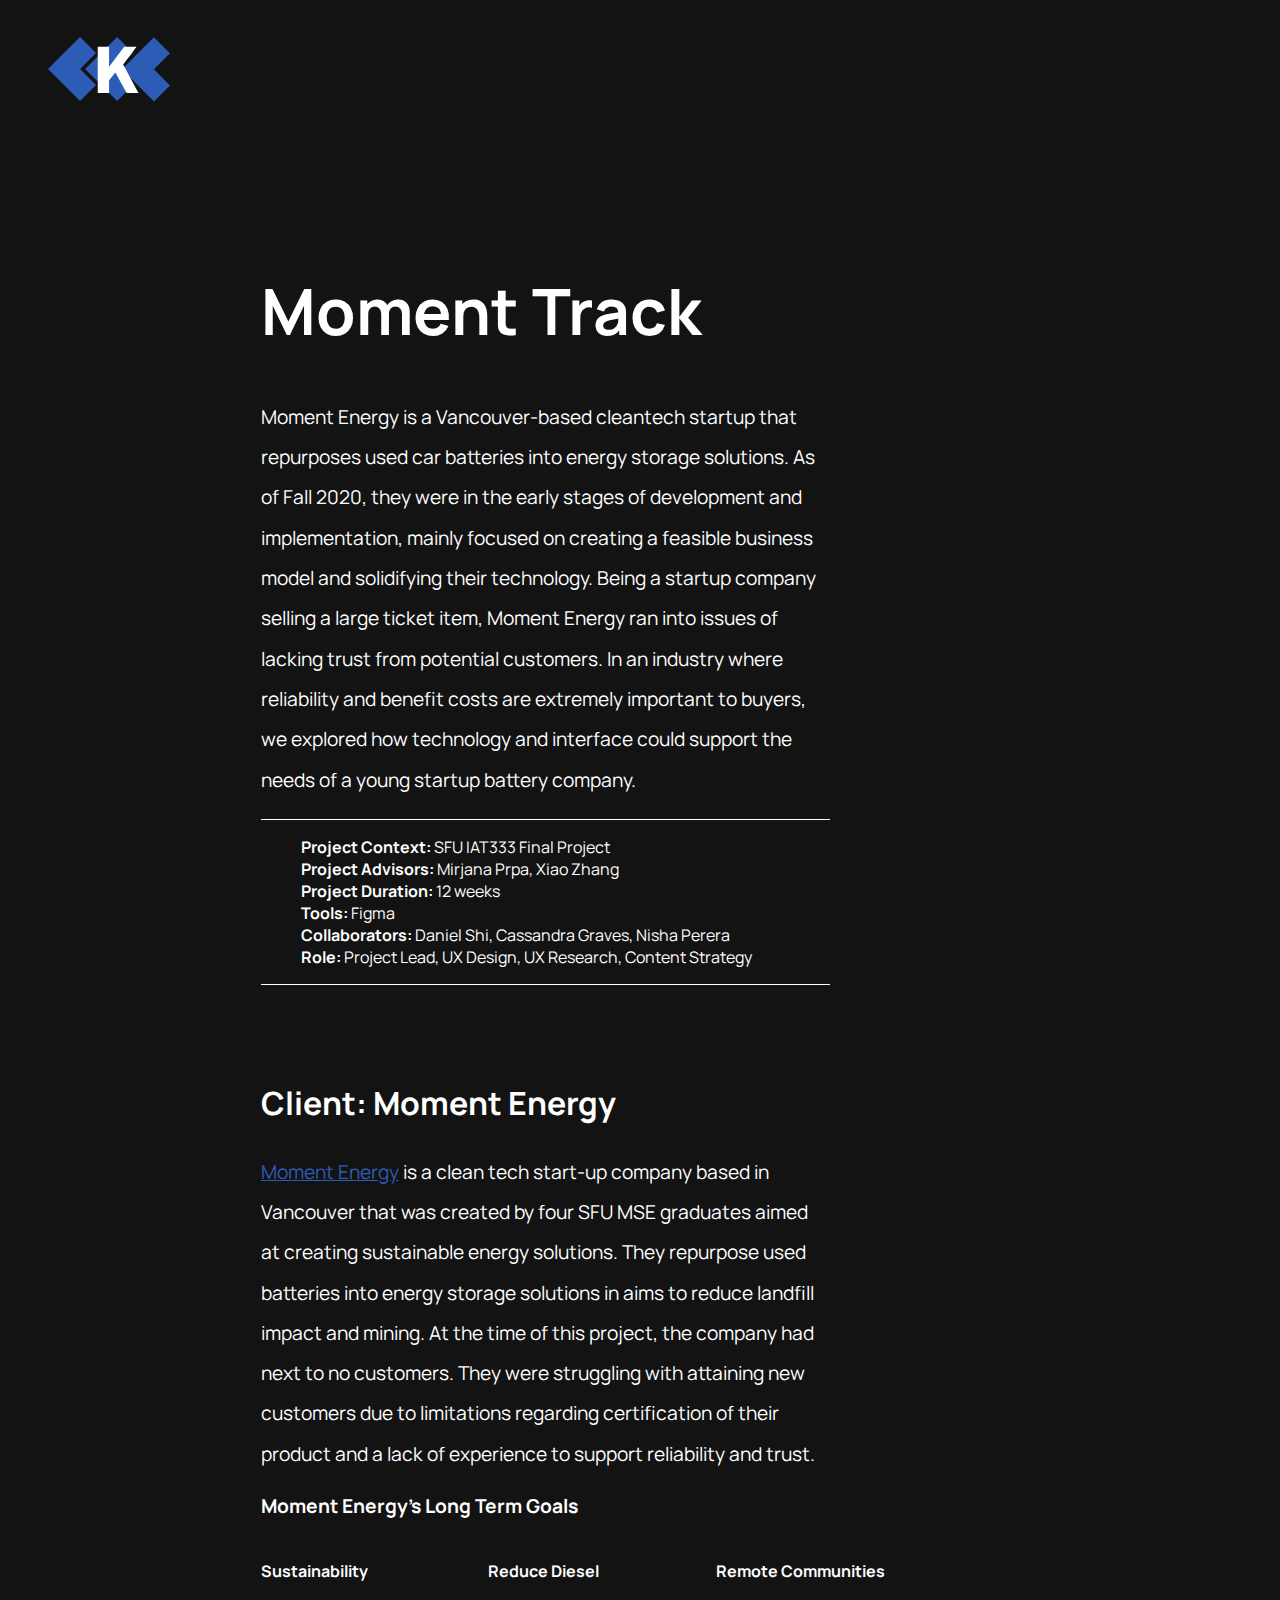
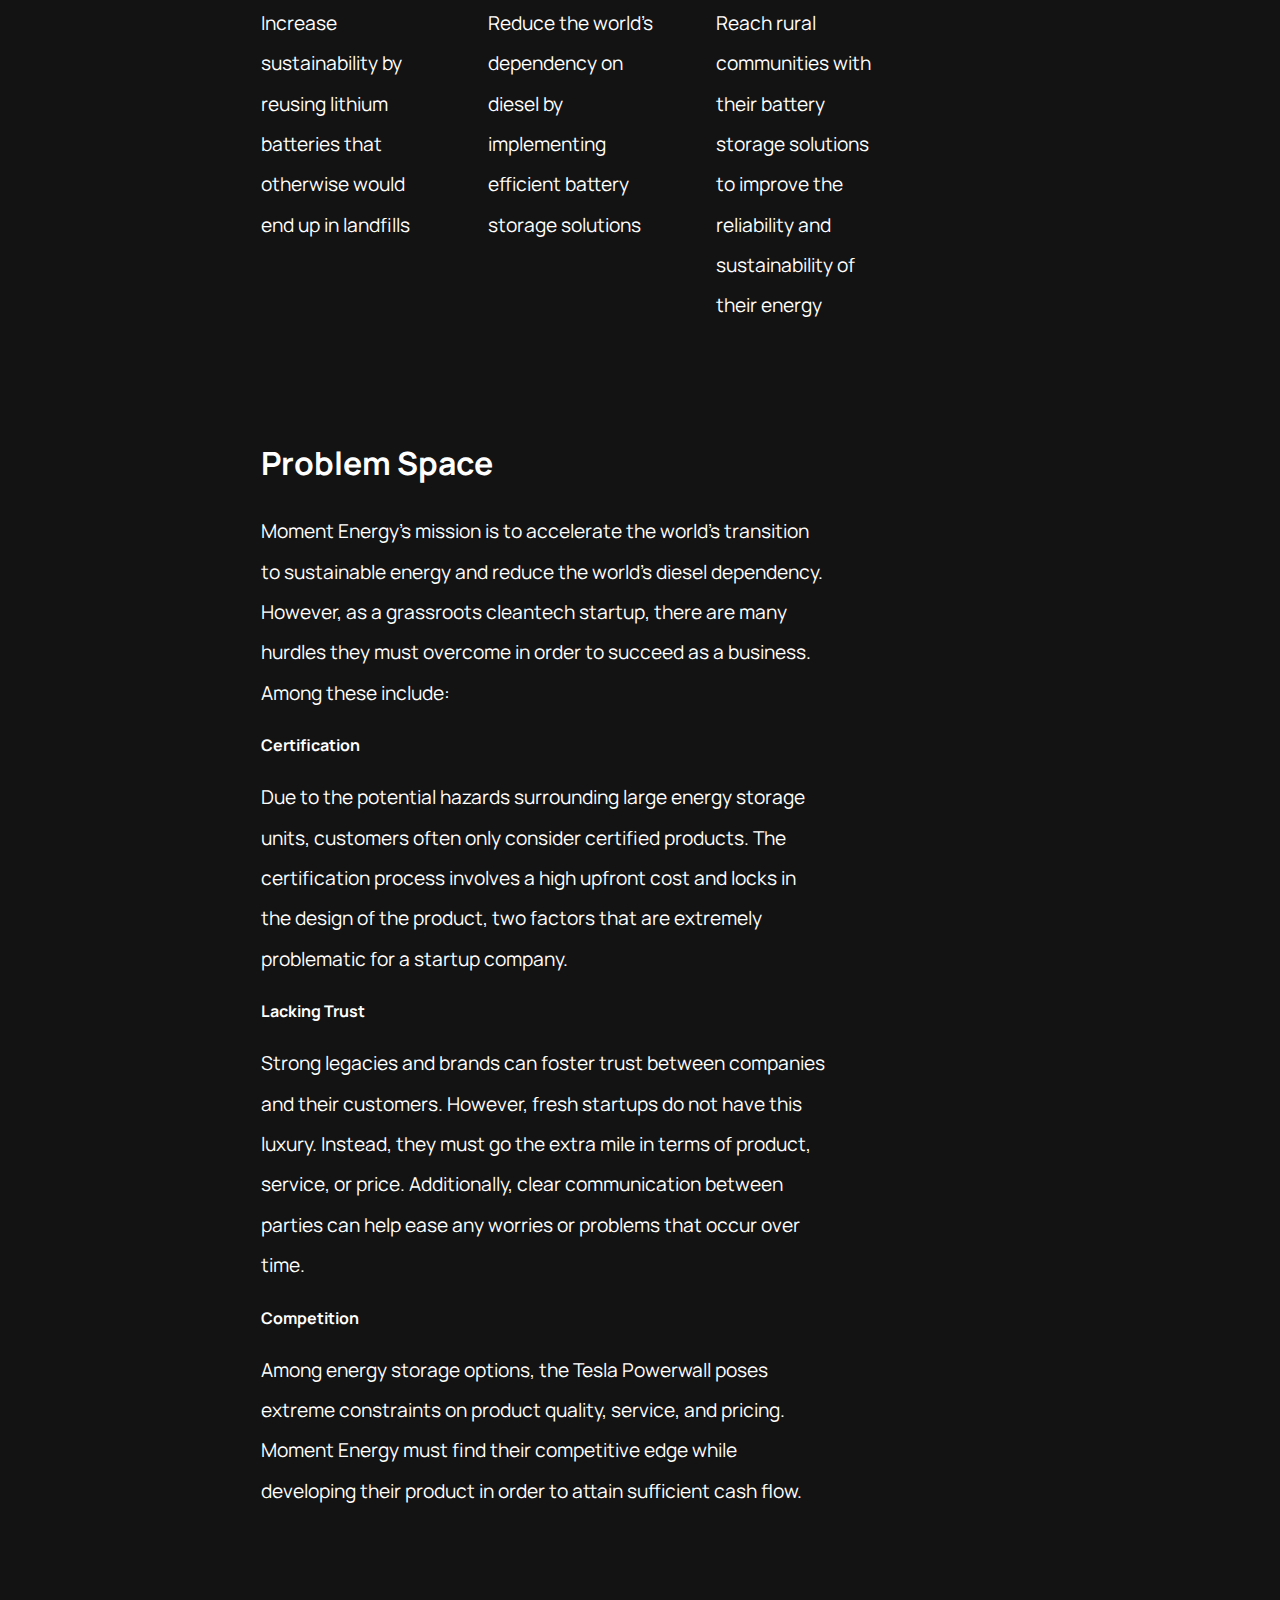
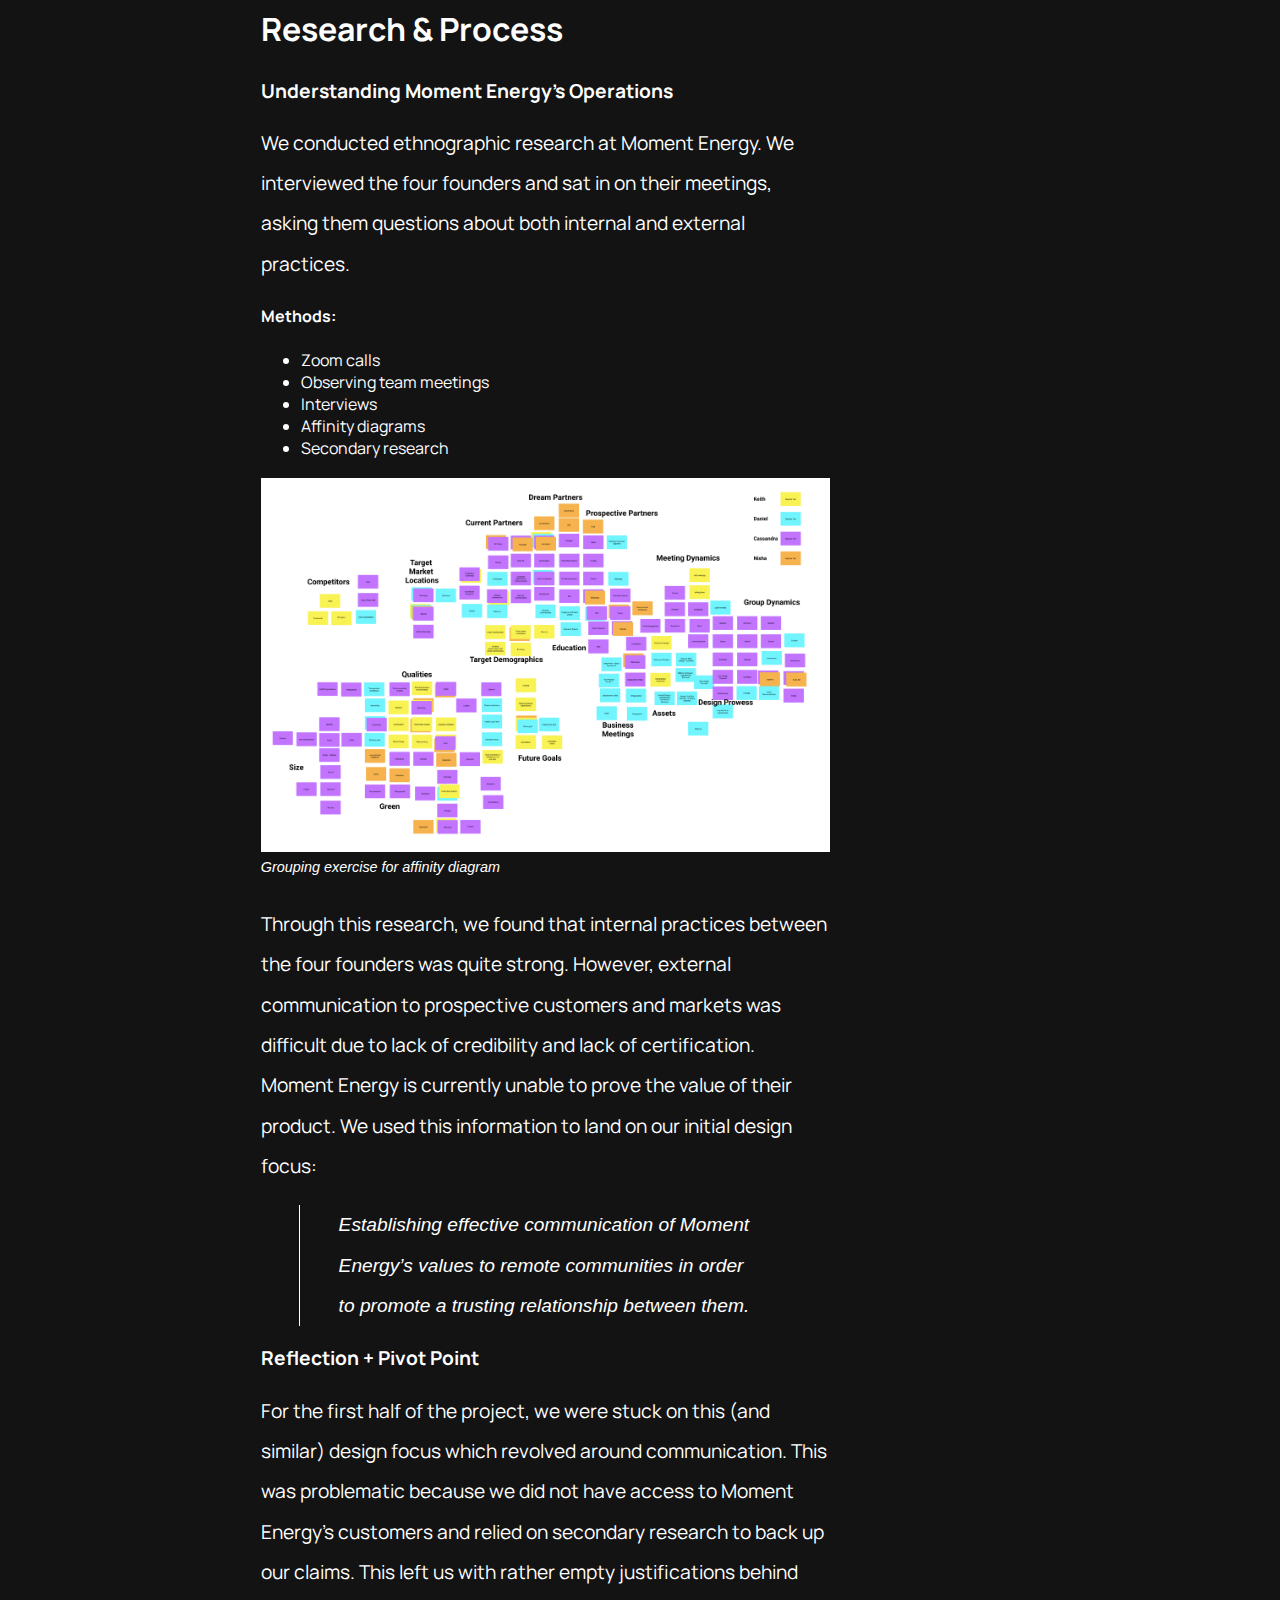
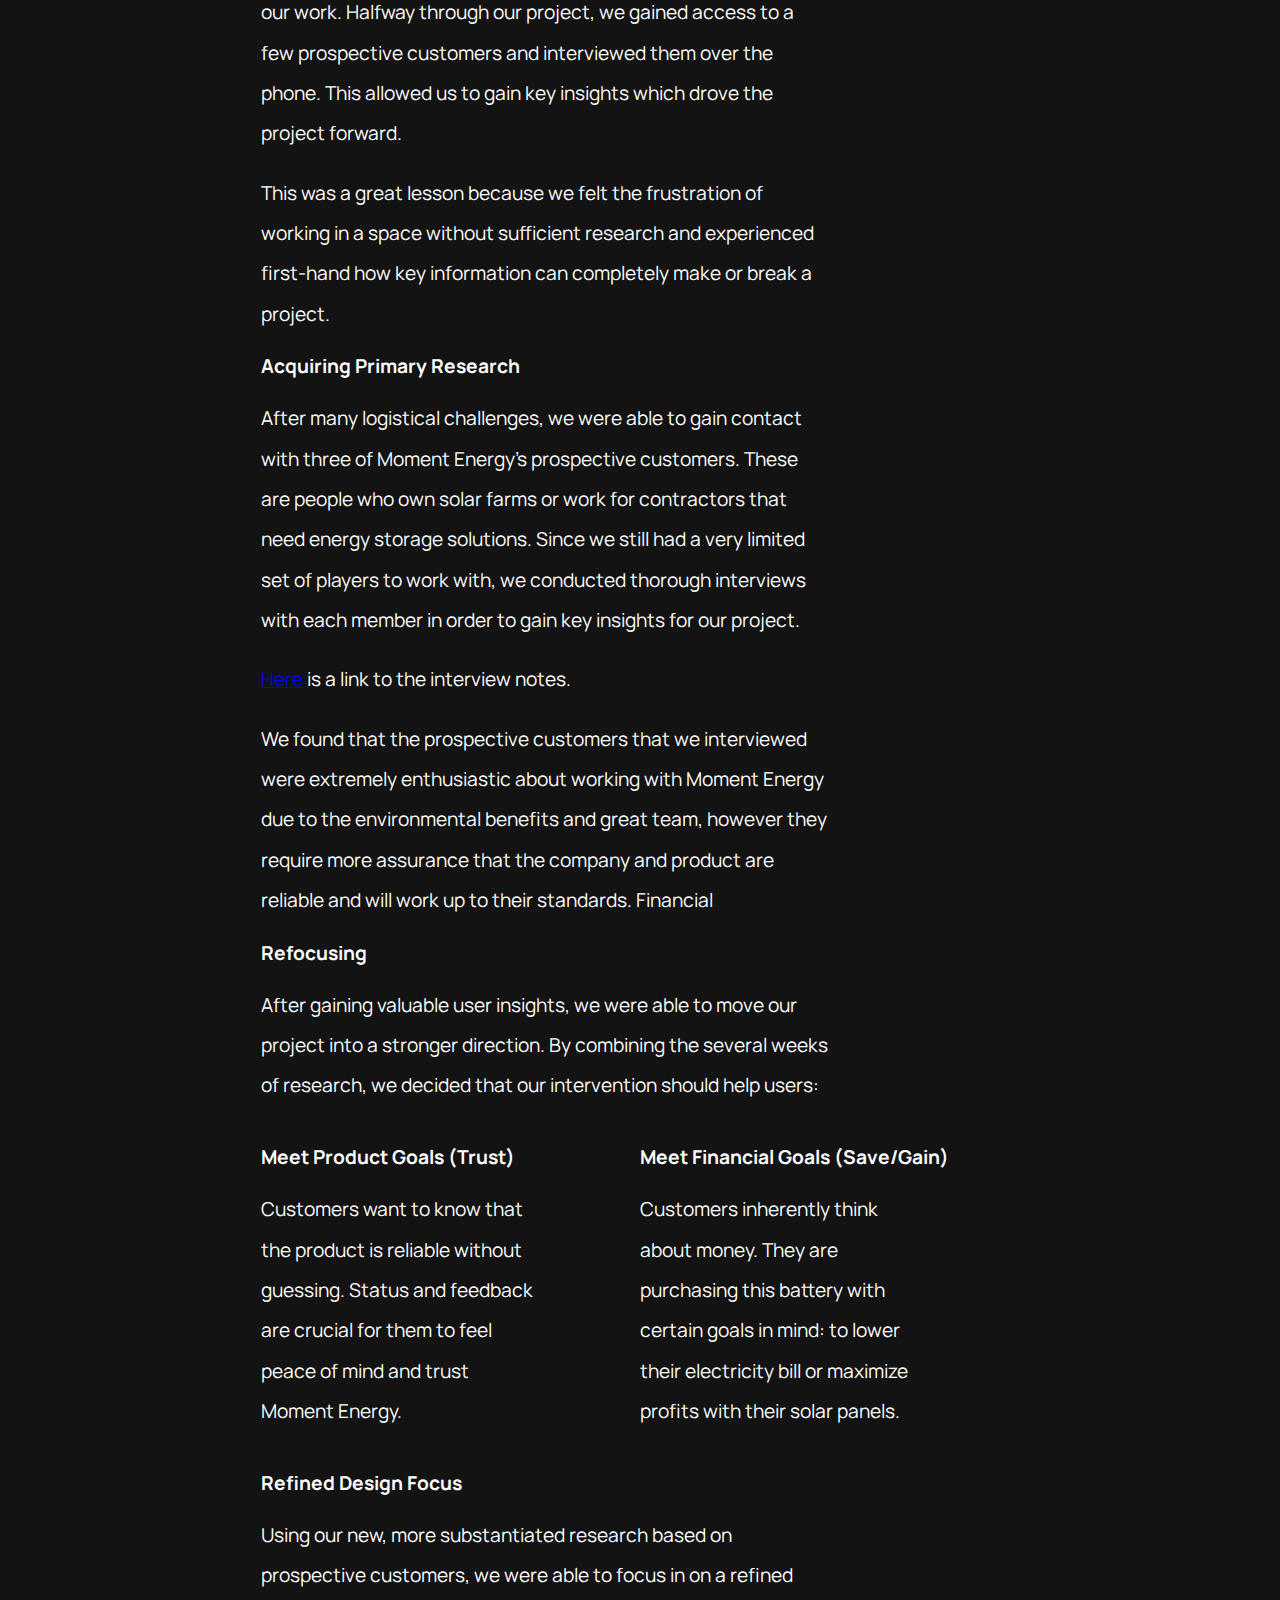
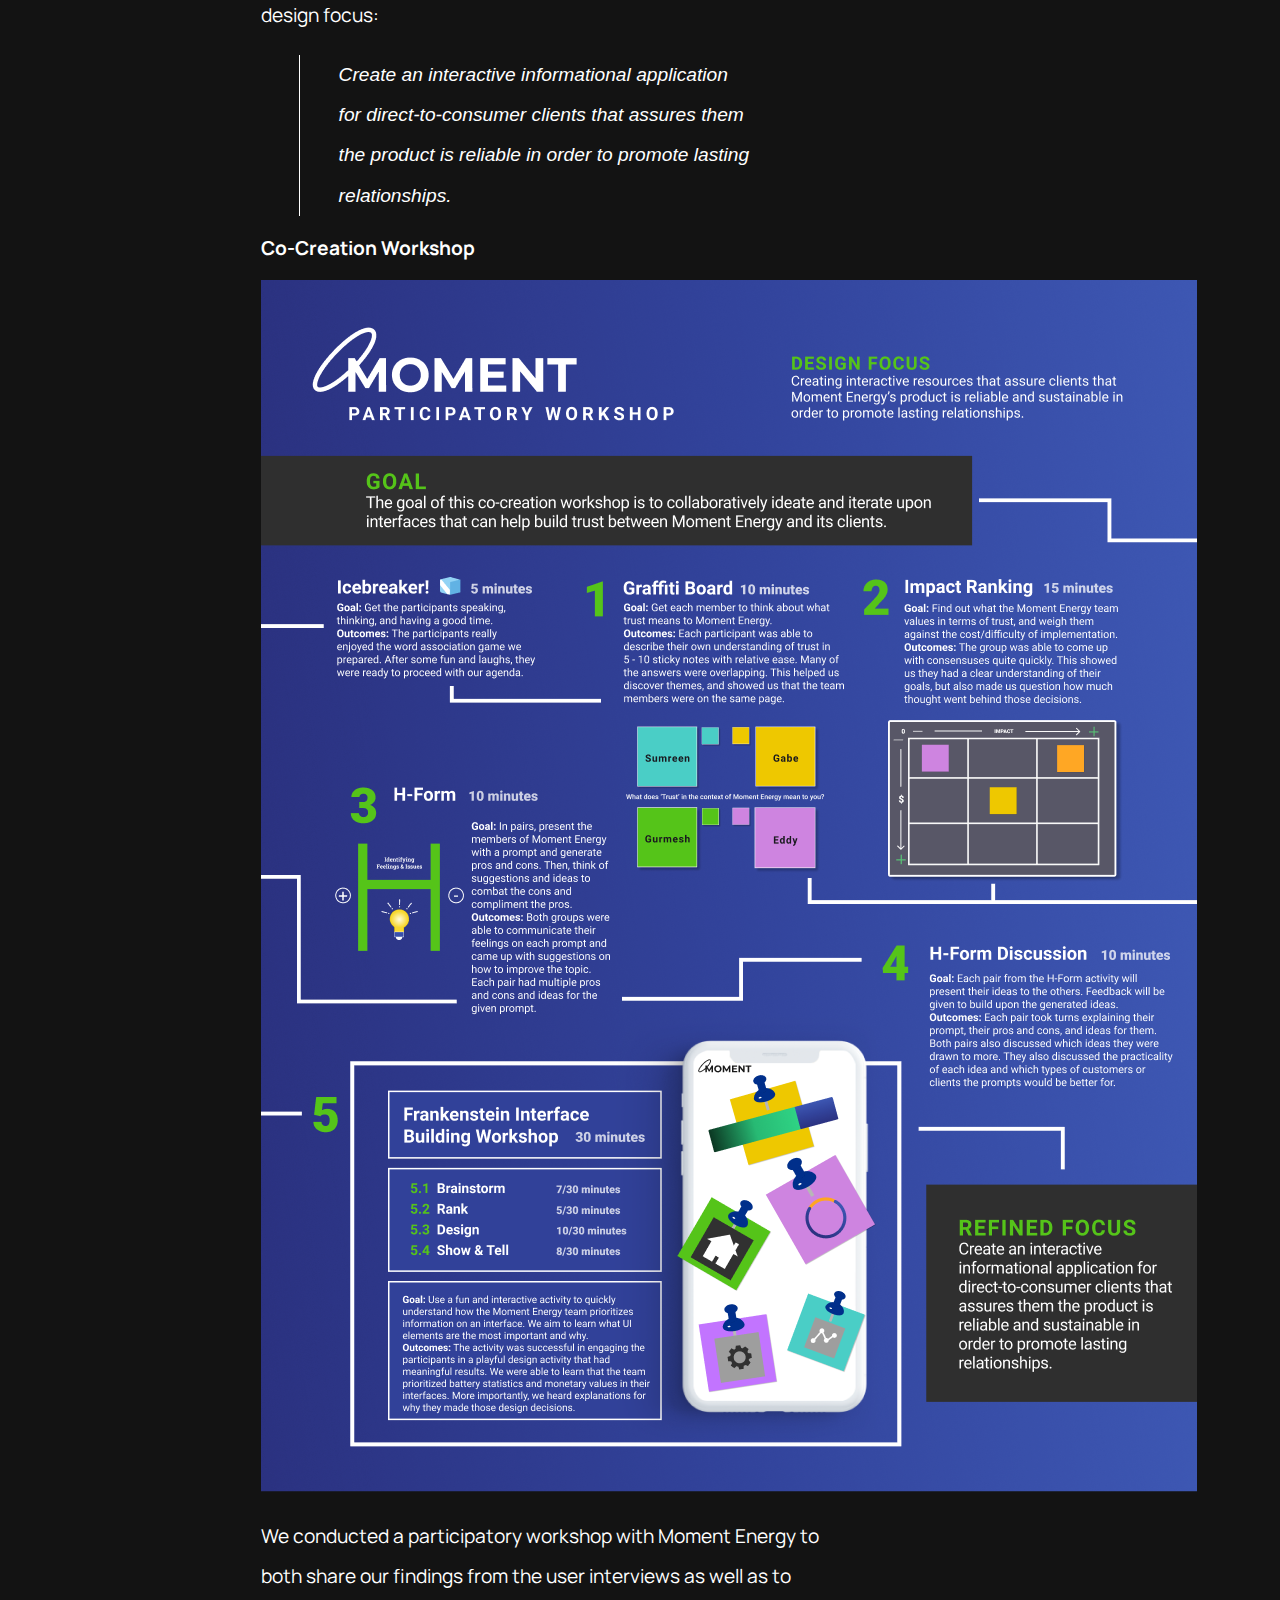
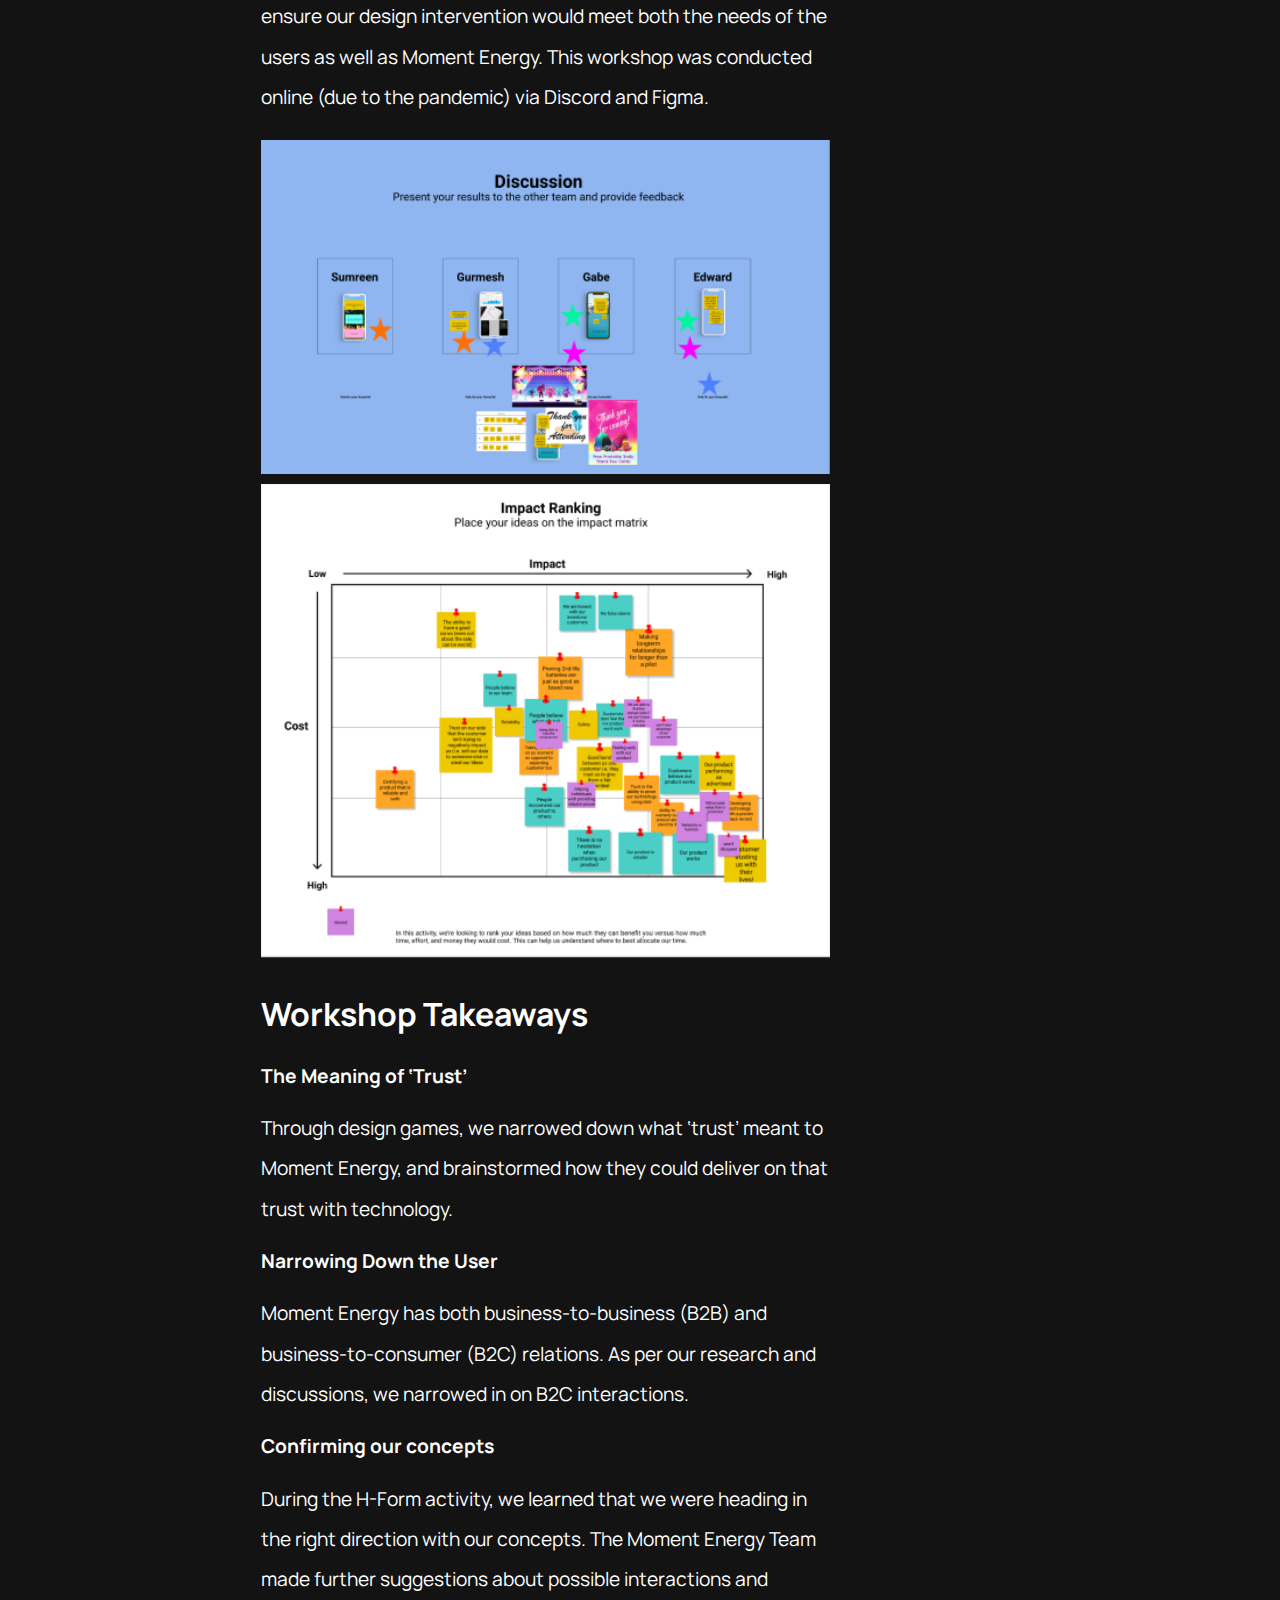
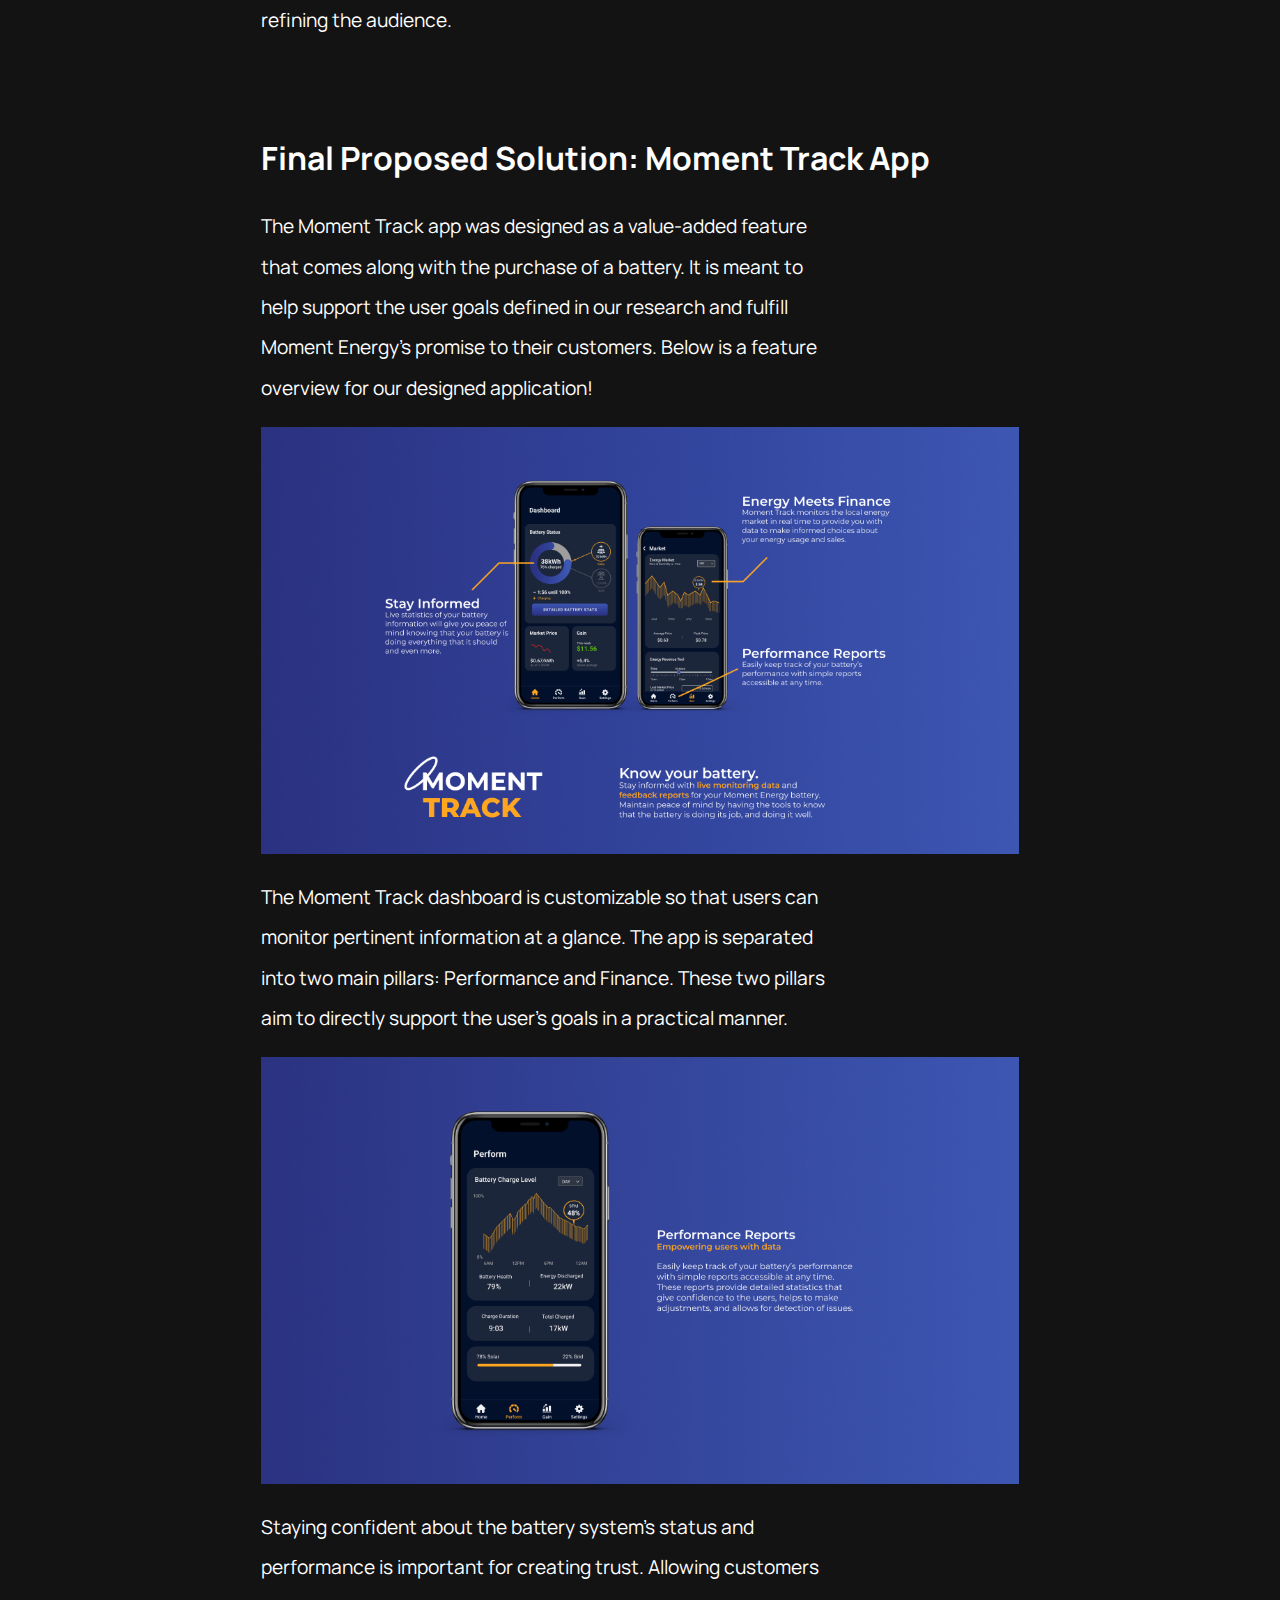
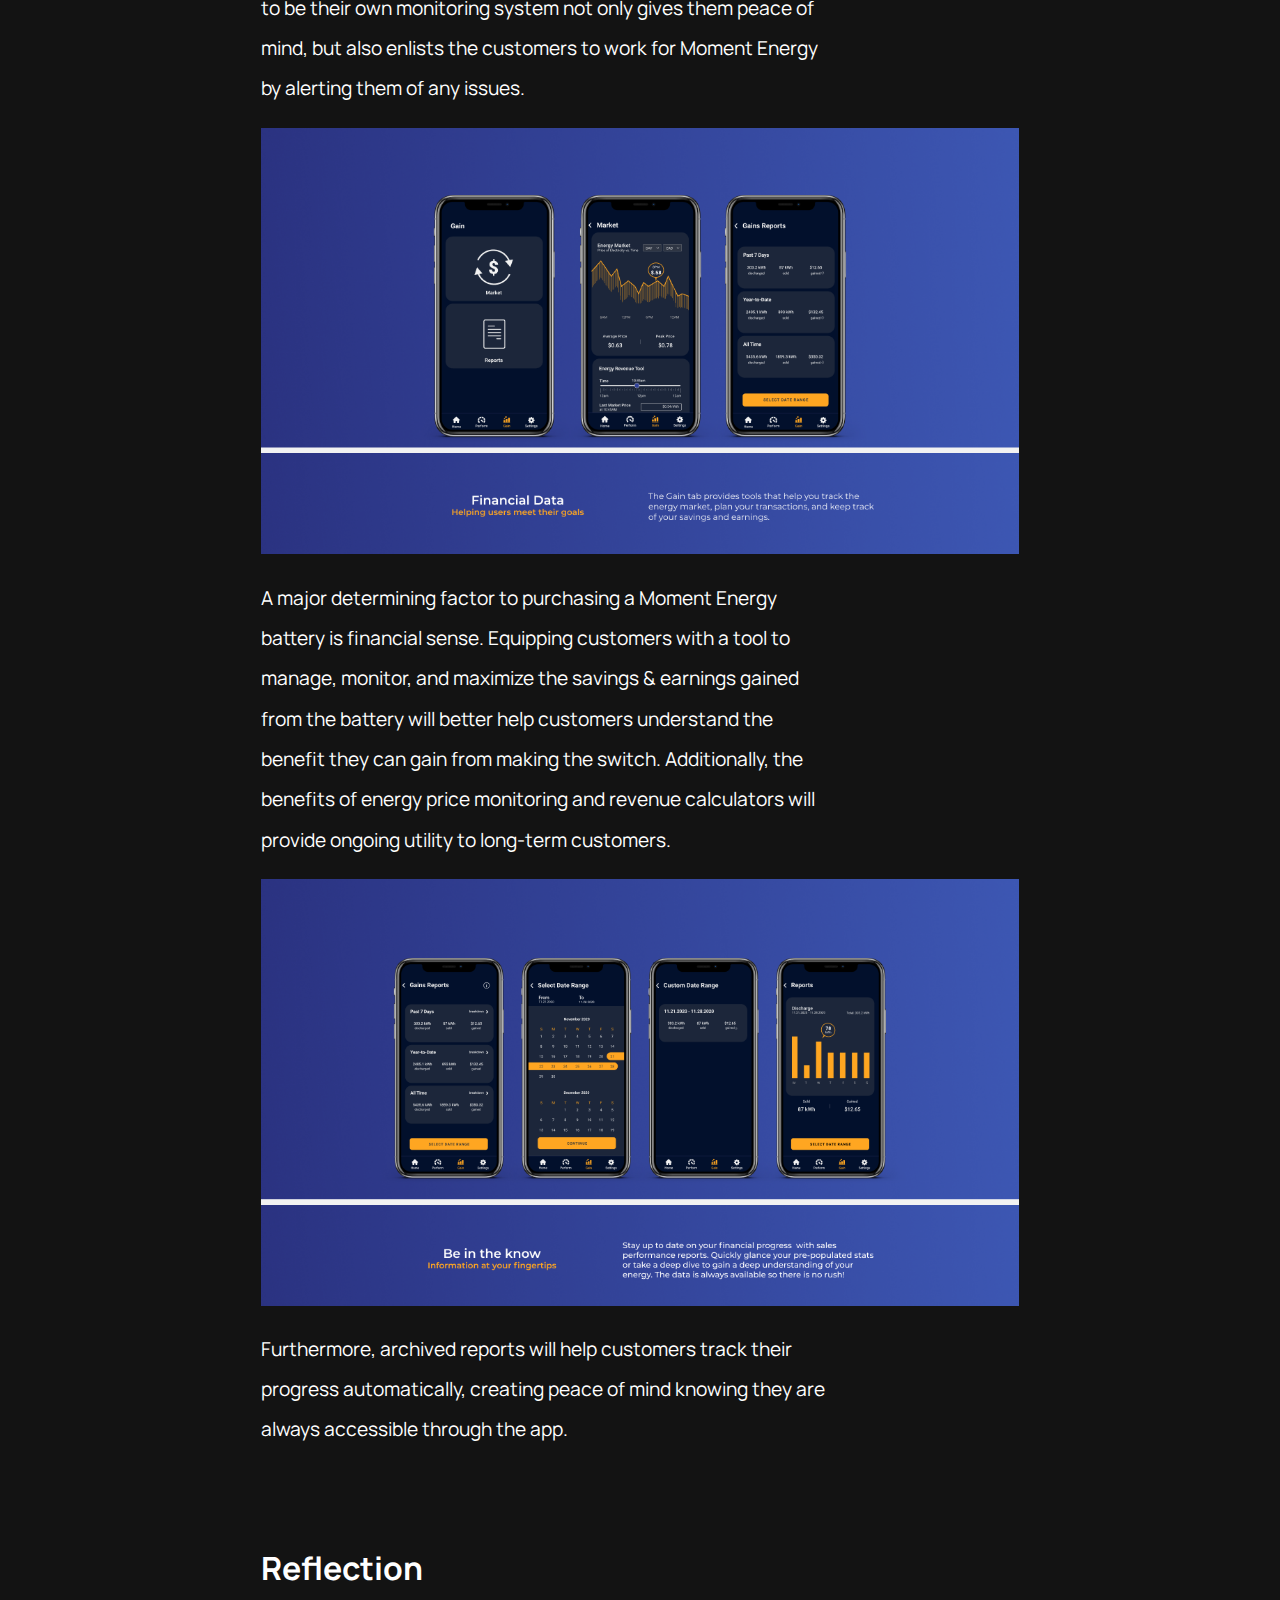
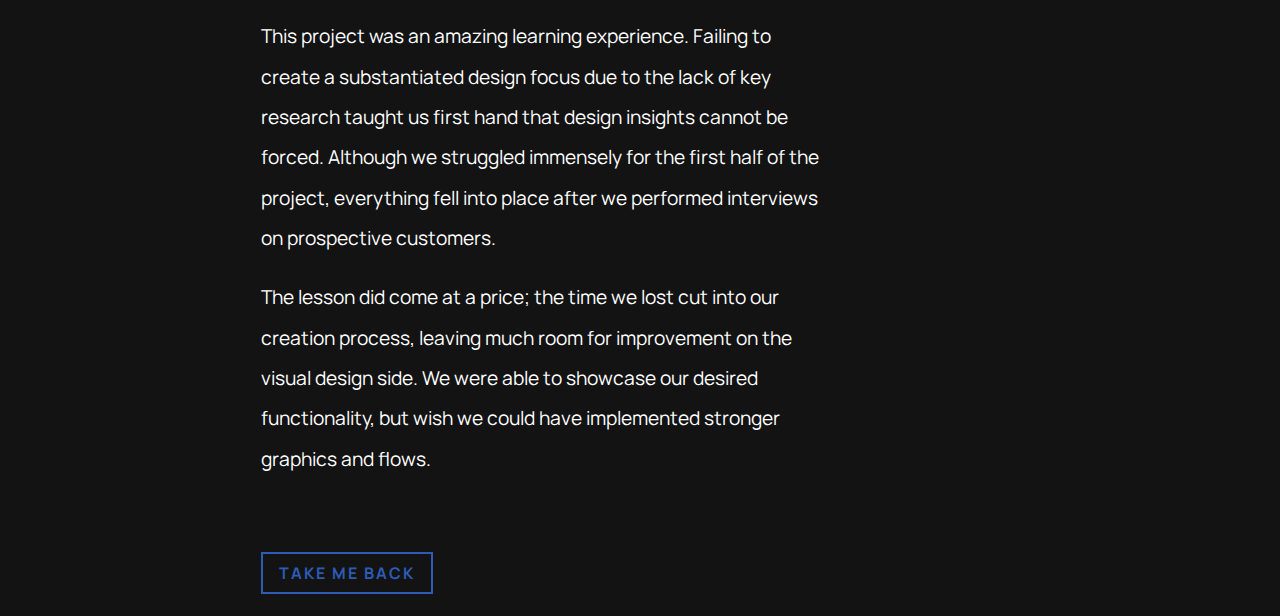
==== commit b1a8f58b: "update" ====
--- a/moment-track.html
+++ b/moment-track.html
@@ -31,7 +31,6 @@
 		<image src="img/logo.svg" id="logo">
 	</a>
 
-	<div class="dark">
 		<section class="section60">
 		
 			<div class="spacer12">
@@ -47,7 +46,7 @@
 			<div id="spacer2">
 			</div>
 			
-			<hr>
+			<div class="border75">
 			<ul class="project_scope_list">
 				<li><span class="bold">Project Context:</span> SFU IAT333 Final Project</li>
 				<li><span class="bold">Project Advisors:</span> Mirjana Prpa, Xiao Zhang</li>
@@ -56,274 +55,269 @@
 				<li><span class="bold">Collaborators:</span> Daniel Shi, Cassandra Graves, Nisha Perera</li>
 				<li><span class="bold">Role:</span> Project Lead, UX Design, UX Research, Content Strategy </li>
 			</ul>
-			<hr>
+			</div>
 			
 			<div id="spacer2">
 			</div>
 
-			<h2 class="">
-				Client: Moment Energy
-			</h2>
-			
-			<p class="casestudy_bodytext">
-				 <a class="link_colour" href="https://momentenergy.ca/">Moment Energy</a> is a clean tech start-up company based in Vancouver that was created by four SFU MSE graduates aimed at creating sustainable energy solutions. They repurpose used batteries into energy storage solutions in aims to reduce landfill impact and mining. At the time of this project, the company had next to no customers. They were struggling with attaining new customers due to limitations regarding certification of their product and a lack of experience to support reliability and trust.
-			</p>
-			
-			<h3>
-				Moment Energy's Long Term Goals
-			</h3>
-			
-			<div class="row">
-			  <div class="column3">
-				<h4>
-					Sustainability
-				</h4>
-				<p class="casestudy_bodytext">
-					Increase sustainability by reusing lithium batteries that otherwise would end up in landfills
-				</p>
-			  </div>
-				
-			  <div class="column3">
-				<h4>
-					Reduce Diesel
-				</h4>
-				<p class="casestudy_bodytext">
-					Reduce the world’s dependency on diesel by implementing efficient battery storage solutions
-				</p>
-			  </div>
-			  <div class="column3">
-				<h4>
-					Remote Communities
-				</h4>
-				<p class="casestudy_bodytext">
-					Reach rural communities with their battery storage solutions to improve the reliability and sustainability of their energy
-				</p>
-			  </div>
-			</div>
-			
-			
-			
-			<div id="spacer2">
-			</div>
-
-			<h2 class="">
-				Problem Space
-			</h2>
-			
-			<p class="casestudy_bodytext">
-				Moment Energy's mission is to accelerate the world's transition to sustainable energy and reduce the world's diesel dependency. However, as a grassroots cleantech startup, there are many hurdles they must overcome in order to succeed as a business. Among these include:
-			</p>
+			<div class="casestudy_content_block">
+				<h2 class="">
+					Client: Moment Energy
+				</h2>
+				
+				<p class="casestudy_bodytext">
+					 <a class="link_colour" href="https://momentenergy.ca/">Moment Energy</a> is a clean tech start-up company based in Vancouver that was created by four SFU MSE graduates aimed at creating sustainable energy solutions. They repurpose used batteries into energy storage solutions in aims to reduce landfill impact and mining. At the time of this project, the company had next to no customers. They were struggling with attaining new customers due to limitations regarding certification of their product and a lack of experience to support reliability and trust.
+				</p>
+				
+				<h3>
+					Moment Energy's Long Term Goals
+				</h3>
+				
+				<div class="row">
+				  <div class="column3">
+					<h4>
+						Sustainability
+					</h4>
+					<p class="casestudy_bodytext">
+						Increase sustainability by reusing lithium batteries that otherwise would end up in landfills
+					</p>
+				  </div>
+					
+				  <div class="column3">
+					<h4>
+						Reduce Diesel
+					</h4>
+					<p class="casestudy_bodytext">
+						Reduce the world’s dependency on diesel by implementing efficient battery storage solutions
+					</p>
+				  </div>
+				  <div class="column3">
+					<h4>
+						Remote Communities
+					</h4>
+					<p class="casestudy_bodytext">
+						Reach rural communities with their battery storage solutions to improve the reliability and sustainability of their energy
+					</p>
+				  </div>
+				</div>
+			</div>
+			
+			<div class="casestudy_content_block">
+				<h2 class="">
+					Problem Space
+				</h2>
+				<p class="casestudy_bodytext">
+					Moment Energy's mission is to accelerate the world's transition to sustainable energy and reduce the world's diesel dependency. However, as a grassroots cleantech startup, there are many hurdles they must overcome in order to succeed as a business. Among these include:
+				</p>
+				
 				<h4>
 					Certification
 				</h4>
 				<p class="casestudy_bodytext">
 					Due to the potential hazards surrounding large energy storage units, customers often only consider certified products. The certification process involves a high upfront cost and locks in the design of the product, two factors that are extremely problematic for a startup company.
 				</p>
-
-				
-
+				
 				<h4>
 					Lacking Trust
 				</h4>
 				<p class="casestudy_bodytext">
 					Strong legacies and brands can foster trust between companies and their customers. However, fresh startups do not have this luxury. Instead, they must go the extra mile in terms of product, service, or price. Additionally, clear communication between parties can help ease any worries or problems that occur over time.
 				</p>
-
-
+				
 				<h4>
 					Competition
 				</h4>
 				<p class="casestudy_bodytext">
 					Among energy storage options, the Tesla Powerwall poses extreme constraints on product quality, service, and pricing. Moment Energy must find their competitive edge while developing their product in order to attain sufficient cash flow.
 				</p>
-
-
-
-			<h2 class="">
-				Research & Process
-			</h2>
-			
-			<h3 class="">
-				Understanding Moment Energy's Operations
-			</h3>
-			
-			<p class="casestudy_bodytext">
-				We conducted ethnographic research at Moment Energy. We interviewed the four founders and sat in on their meetings, asking them questions about both internal and external practices.
-			</p>
-			
-			<h4>Methods:</h4>
-			<ul>
-				<li>Zoom calls</li>
-				<li>Observing team meetings</li>
-				<li>Interviews</li>
-				<li>Affinity diagrams</li>
-				<li>Secondary research</li>
-			</ul>
-			
-			<img src="img/casestudy/moment/affinity_diagram.png" class="casestudy_image">
-			<figcaption>Grouping exercise for affinity diagram</figcaption>
-			
-			<p class="casestudy_bodytext">
-				Through this research, we found that internal practices between the four founders was quite strong. However, external communication to prospective customers and markets was difficult due to lack of credibility and lack of certification. Moment Energy is currently unable to prove the value of their product. We used this information to land on our initial design focus:
-			</p>
-			
-			<p class="casestudy_quote">
-				Establishing effective communication of Moment Energy’s values to remote communities in order to promote a trusting relationship between them.
-			</p>
-
-			
-			<h3 class="">
-				Reflection + Pivot Point
-			</h3>
-			
-			<p class="casestudy_bodytext">
-				For the first half of the project, we were stuck on this (and similar) design focus which revolved around communication. This was problematic because we did not have access to Moment Energy’s customers and relied on secondary research to back up our claims. This left us with rather empty justifications behind our work. Halfway through our project, we gained access to a few prospective customers and interviewed them over the phone. This allowed us to gain key insights which drove the project forward.
-
-			</p>
-			
-			<p class="casestudy_bodytext">
-				This was a great lesson because we felt the frustration of working in a space without sufficient research and experienced first-hand how key information can completely make or break a project.
-			</p>
-
-			<h3 class="">
-				Acquiring Primary Research
-			</h3>
-			
-			<p class="casestudy_bodytext">
-				After many logistical challenges, we were able to gain contact with three of Moment Energy’s prospective customers. These are people who own solar farms or work for contractors that need energy storage solutions. Since we still had a very limited set of players to work with, we conducted thorough interviews with each member in order to gain key insights for our project.
-			</p>
-			<p class="casestudy_bodytext">
-				<a href="https://docs.google.com/document/d/1wqOk0I2CAcIpUFdt23IHFOVjpYPzJL-gU3z2i7DLkgY/edit?usp=sharing">Here</a> is a link to the interview notes.
-			</p>
-			
-			<p class="casestudy_bodytext">
-				We found that the prospective customers that we interviewed were extremely enthusiastic about working with Moment Energy due to the environmental benefits and great team, however they require more assurance that the company and product are reliable and will work up to their standards. Financial 
-			</p>
-			
-			
-			<h3 class="">
-				Refocusing
-			</h3>
-			
-			<p class="casestudy_bodytext">
-				After gaining valuable user insights, we were able to move our project into a stronger direction. By combining the several weeks of research, we decided that our intervention should help users:			
-			</p>
-			
-			<div class="row">
-			  <div class="column2">
-				<h3>
-					Meet Product Goals (Trust)
-				</h3>
-				<p class="casestudy_bodytext">
-					Customers want to know that the product is reliable without guessing. Status and feedback are crucial for them to feel peace of mind and trust Moment Energy.
-				</p>
-			  </div>
-			  <div class="column2">
-				<h3>
-					Meet Financial Goals (Save/Gain)
-				</h3>
-				<p class="casestudy_bodytext">
-					Customers inherently think about money. They are purchasing this battery with certain goals in mind: to lower their electricity bill or maximize profits with their solar panels.
-				</p>
-			  </div>
-			</div>
-			
-			<h3 class="">
-				Refined Design Focus
-			</h3>
-			
-			<p class="casestudy_bodytext">
-				Using our new, more substantiated research based on prospective customers, we were able to focus in on a refined design focus: 
-			</p>
-			<p class="casestudy_quote">
-				Create an interactive informational application for direct-to-consumer clients that assures them the product is reliable in order to promote lasting relationships.		
-			</p>
-			
-			
-			<h3 class="">
-				Co-Creation Workshop
-			</h3>
-			
-			<img src="img/casestudy/moment/participatory_workshop.png" class="casestudy_image50">
-			
-			<p class="casestudy_bodytext">
-				We conducted a participatory workshop with Moment Energy to both share our findings from the user interviews as well as to ensure our design intervention would meet both the needs of the users as well as Moment Energy. This workshop was conducted online (due to the pandemic) via Discord and Figma. 
-			</p>
-			
-			<img src="img/casestudy/moment/interface_building.png" class="casestudy_image">
-			<img src="img/casestudy/moment/impact_ranking.png" class="casestudy_image">
-			
-			<h2 class="">
-				Workshop Takeaways
-			</h2>
-			
-			<h3 class="">
-				The Meaning of ‘Trust’
-			</h3>
-			<p class="casestudy_bodytext">
-				Through design games, we narrowed down what ‘trust’ meant to Moment Energy, and brainstormed how they could deliver on that trust with technology.
-			</p>
-			
-			<h3 class="">
-				Narrowing Down the User
-			</h3>
-			<p class="casestudy_bodytext">
-				Moment Energy has both business-to-business (B2B) and business-to-consumer (B2C) relations. As per our research and discussions, we narrowed in on B2C interactions.
-			</p>
-			
-			<h3 class="">
-				Confirming our concepts
-			</h3>
-			<p class="casestudy_bodytext">
-				During the H-Form activity, we learned that we were heading in the right direction with our concepts. The Moment Energy Team made further suggestions about possible interactions and refining the audience.			
-			</p>
-			
+			</div>
+
+			<div class="casestudy_content_block">
+				<h2 class="">
+					Research & Process
+				</h2>
+				
+				<h3 class="">
+					Understanding Moment Energy's Operations
+				</h3>
+				
+				<p class="casestudy_bodytext">
+					We conducted ethnographic research at Moment Energy. We interviewed the four founders and sat in on their meetings, asking them questions about both internal and external practices.
+				</p>
+				
+				<h4>Methods:</h4>
+				<ul>
+					<li>Zoom calls</li>
+					<li>Observing team meetings</li>
+					<li>Interviews</li>
+					<li>Affinity diagrams</li>
+					<li>Secondary research</li>
+				</ul>
+				
+				<img src="img/casestudy/moment/affinity_diagram.png" class="casestudy_image">
+				<figcaption>Grouping exercise for affinity diagram</figcaption>
+				
+				<p class="casestudy_bodytext">
+					Through this research, we found that internal practices between the four founders was quite strong. However, external communication to prospective customers and markets was difficult due to lack of credibility and lack of certification. Moment Energy is currently unable to prove the value of their product. We used this information to land on our initial design focus:
+				</p>
+				
+				<p class="casestudy_quote">
+					Establishing effective communication of Moment Energy’s values to remote communities in order to promote a trusting relationship between them.
+				</p>
+
+				
+				<h3 class="">
+					Reflection + Pivot Point
+				</h3>
+				
+				<p class="casestudy_bodytext">
+					For the first half of the project, we were stuck on this (and similar) design focus which revolved around communication. This was problematic because we did not have access to Moment Energy’s customers and relied on secondary research to back up our claims. This left us with rather empty justifications behind our work. Halfway through our project, we gained access to a few prospective customers and interviewed them over the phone. This allowed us to gain key insights which drove the project forward.
+
+				</p>
+				
+				<p class="casestudy_bodytext">
+					This was a great lesson because we felt the frustration of working in a space without sufficient research and experienced first-hand how key information can completely make or break a project.
+				</p>
+
+				<h3 class="">
+					Acquiring Primary Research
+				</h3>
+				
+				<p class="casestudy_bodytext">
+					After many logistical challenges, we were able to gain contact with three of Moment Energy’s prospective customers. These are people who own solar farms or work for contractors that need energy storage solutions. Since we still had a very limited set of players to work with, we conducted thorough interviews with each member in order to gain key insights for our project.
+				</p>
+				<p class="casestudy_bodytext">
+					<a href="https://docs.google.com/document/d/1wqOk0I2CAcIpUFdt23IHFOVjpYPzJL-gU3z2i7DLkgY/edit?usp=sharing">Here</a> is a link to the interview notes.
+				</p>
+				
+				<p class="casestudy_bodytext">
+					We found that the prospective customers that we interviewed were extremely enthusiastic about working with Moment Energy due to the environmental benefits and great team, however they require more assurance that the company and product are reliable and will work up to their standards. Financial 
+				</p>
+				
+				
+				<h3 class="">
+					Refocusing
+				</h3>
+				
+				<p class="casestudy_bodytext">
+					After gaining valuable user insights, we were able to move our project into a stronger direction. By combining the several weeks of research, we decided that our intervention should help users:			
+				</p>
+				
+				<div class="row">
+				  <div class="column2">
+					<h3>
+						Meet Product Goals (Trust)
+					</h3>
+					<p class="casestudy_bodytext">
+						Customers want to know that the product is reliable without guessing. Status and feedback are crucial for them to feel peace of mind and trust Moment Energy.
+					</p>
+				  </div>
+				  <div class="column2">
+					<h3>
+						Meet Financial Goals (Save/Gain)
+					</h3>
+					<p class="casestudy_bodytext">
+						Customers inherently think about money. They are purchasing this battery with certain goals in mind: to lower their electricity bill or maximize profits with their solar panels.
+					</p>
+				  </div>
+				</div>
+				
+				<h3 class="">
+					Refined Design Focus
+				</h3>
+				
+				<p class="casestudy_bodytext">
+					Using our new, more substantiated research based on prospective customers, we were able to focus in on a refined design focus: 
+				</p>
+				<p class="casestudy_quote">
+					Create an interactive informational application for direct-to-consumer clients that assures them the product is reliable in order to promote lasting relationships.		
+				</p>
+				
+				
+				<h3 class="">
+					Co-Creation Workshop
+				</h3>
+				
+				<img src="img/casestudy/moment/participatory_workshop.png" class="casestudy_image50">
+				
+				<p class="casestudy_bodytext">
+					We conducted a participatory workshop with Moment Energy to both share our findings from the user interviews as well as to ensure our design intervention would meet both the needs of the users as well as Moment Energy. This workshop was conducted online (due to the pandemic) via Discord and Figma. 
+				</p>
+				
+				<img src="img/casestudy/moment/interface_building.png" class="casestudy_image">
+				<img src="img/casestudy/moment/impact_ranking.png" class="casestudy_image">
+				
+				<h2 class="">
+					Workshop Takeaways
+				</h2>
+				
+				<h3 class="">
+					The Meaning of ‘Trust’
+				</h3>
+				<p class="casestudy_bodytext">
+					Through design games, we narrowed down what ‘trust’ meant to Moment Energy, and brainstormed how they could deliver on that trust with technology.
+				</p>
+				
+				<h3 class="">
+					Narrowing Down the User
+				</h3>
+				<p class="casestudy_bodytext">
+					Moment Energy has both business-to-business (B2B) and business-to-consumer (B2C) relations. As per our research and discussions, we narrowed in on B2C interactions.
+				</p>
+				
+				<h3 class="">
+					Confirming our concepts
+				</h3>
+				<p class="casestudy_bodytext">
+					During the H-Form activity, we learned that we were heading in the right direction with our concepts. The Moment Energy Team made further suggestions about possible interactions and refining the audience.			
+				</p>
+			</div>
 		</section>
-	</div>
-	<div class="light">	
+
 		<section class="section60 casestudy_research">
-		
-			<h2 class="">
-				Final Proposed Solution: Moment Track App
-			</h2>
-			
-			<p class="casestudy_bodytext">
-				The Moment Track app was designed as a value-added feature that comes along with the purchase of a battery. It is meant to help support the user goals defined in our research and fulfill Moment Energy’s promise to their customers. Below is a feature overview for our designed application!
-			</p>
-
-			<img src="img/casestudy/moment/moment_track.png" style="width:100%"> 
-			<p class="casestudy_bodytext">
-				The Moment Track dashboard is customizable so that users can monitor pertinent information at a glance. The app is separated into two main pillars: Performance and Finance. These two pillars aim to directly support the user's goals in a practical manner.
-			</p>
-			
-			<img src="img/casestudy/moment/perform.png" style="width:100%">
-			<p class="casestudy_bodytext">
-				Staying confident about the battery system's status and performance is important for creating trust. Allowing customers to be their own monitoring system not only gives them peace of mind, but also enlists the customers to work for Moment Energy by alerting them of any issues.
-			</p>
-			
-			<img src="img/casestudy/moment/gains1.png" style="width:100%">
-			<p class="casestudy_bodytext">
-				A major determining factor to purchasing a Moment Energy battery is financial sense. Equipping customers with a tool to manage, monitor, and maximize the savings & earnings gained from the battery will better help customers understand the benefit they can gain from making the switch. Additionally, the benefits of energy price monitoring and revenue calculators will provide ongoing utility to long-term customers.
-			</p>
-			
-			<img src="img/casestudy/moment/gains2.png" style="width:100%"> 
-			<p class="casestudy_bodytext">
-				Furthermore, archived reports will help customers track their progress automatically, creating peace of mind knowing they are always accessible through the app.
-			</p>
-			
-			<div class="spacer4">
-			</div>
-			
-			<h2 class="">
-				Reflection
-			</h2>
-			<p class="casestudy_bodytext">
-				This project was an amazing learning experience. Failing to create a substantiated design focus due to the lack of key research taught us first hand that design insights cannot be forced. Although we struggled immensely for the first half of the project, everything fell into place after we performed interviews on prospective customers.
-			</p>
-			
-			<p class="casestudy_bodytext">
-				The lesson did come at a price; the time we lost cut into our creation process, leaving much room for improvement on the visual design side. We were able to showcase our desired functionality, but wish we could have implemented stronger graphics and flows.
-			</p>
+			<div class="casestudy_content_block">
+				<h2 class="">
+					Final Proposed Solution: Moment Track App
+				</h2>
+				
+				<p class="casestudy_bodytext">
+					The Moment Track app was designed as a value-added feature that comes along with the purchase of a battery. It is meant to help support the user goals defined in our research and fulfill Moment Energy’s promise to their customers. Below is a feature overview for our designed application!
+				</p>
+
+				<img src="img/casestudy/moment/moment_track.png" style="width:100%"> 
+				<p class="casestudy_bodytext">
+					The Moment Track dashboard is customizable so that users can monitor pertinent information at a glance. The app is separated into two main pillars: Performance and Finance. These two pillars aim to directly support the user's goals in a practical manner.
+				</p>
+				
+				<img src="img/casestudy/moment/perform.png" style="width:100%">
+				<p class="casestudy_bodytext">
+					Staying confident about the battery system's status and performance is important for creating trust. Allowing customers to be their own monitoring system not only gives them peace of mind, but also enlists the customers to work for Moment Energy by alerting them of any issues.
+				</p>
+				
+				<img src="img/casestudy/moment/gains1.png" style="width:100%">
+				<p class="casestudy_bodytext">
+					A major determining factor to purchasing a Moment Energy battery is financial sense. Equipping customers with a tool to manage, monitor, and maximize the savings & earnings gained from the battery will better help customers understand the benefit they can gain from making the switch. Additionally, the benefits of energy price monitoring and revenue calculators will provide ongoing utility to long-term customers.
+				</p>
+				
+				<img src="img/casestudy/moment/gains2.png" style="width:100%"> 
+				<p class="casestudy_bodytext">
+					Furthermore, archived reports will help customers track their progress automatically, creating peace of mind knowing they are always accessible through the app.
+				</p>
+			</div>
+			
+			<div class="casestudy_content_block">
+
+				<h2 class="">
+					Reflection
+				</h2>
+				<p class="casestudy_bodytext">
+					This project was an amazing learning experience. Failing to create a substantiated design focus due to the lack of key research taught us first hand that design insights cannot be forced. Although we struggled immensely for the first half of the project, everything fell into place after we performed interviews on prospective customers.
+				</p>
+				
+				<p class="casestudy_bodytext">
+					The lesson did come at a price; the time we lost cut into our creation process, leaving much room for improvement on the visual design side. We were able to showcase our desired functionality, but wish we could have implemented stronger graphics and flows.
+				</p>
+			</div>
 			
 			<div class="spacer4">
 			</div>
--- a/css/style.css
+++ b/css/style.css
@@ -84,16 +84,16 @@
 	text-decoration: none;
 	text-transform: uppercase;
 	font-family: 'Manrope', sans-serif;
-	font-weight: 400;
+	font-weight: 700;
 	letter-spacing: 2px;
-	border: 1px #2D5CB7 solid;
+	border: 2px #2D5CB7 solid;
 	color: #2D5CB7;
-	padding: 5px 10px;
+	padding: 8px 16px;
 }
 
 .return_button:hover, .return_button:active{
 	color: #2FC1FF;
-	border: 1px #2FC1FF solid;
+	border: 2px #2FC1FF solid;
 }
 
 
@@ -113,7 +113,6 @@
 
 .list_text {
 	margin: 0.5em 0;
-	font-size: 100%;
 }
 
 /* END TEXT STYLING */
@@ -224,6 +223,11 @@
   clear: both;
 }
 
+.casestudy_content_block {
+	margin-top: 6rem;
+}
+
+
 /* END CASE STUDY PAGE SECTION FORMAT */
 
 
@@ -236,7 +240,7 @@
 .slideshow-container {
 	max-width: 100%;
 	position: relative;
-	margin: auto;
+	margin-top: 3rem;
 }
 
 /* Hide the images by default */
@@ -301,7 +305,7 @@
 	cursor: pointer;
 	height: 15px;
 	width: 15px;
-	margin: 0 2px;
+	margin: 0 2px 1rem 2px;
 	background-color: #bbb;
 	border-radius: 50%;
 	display: inline-block;
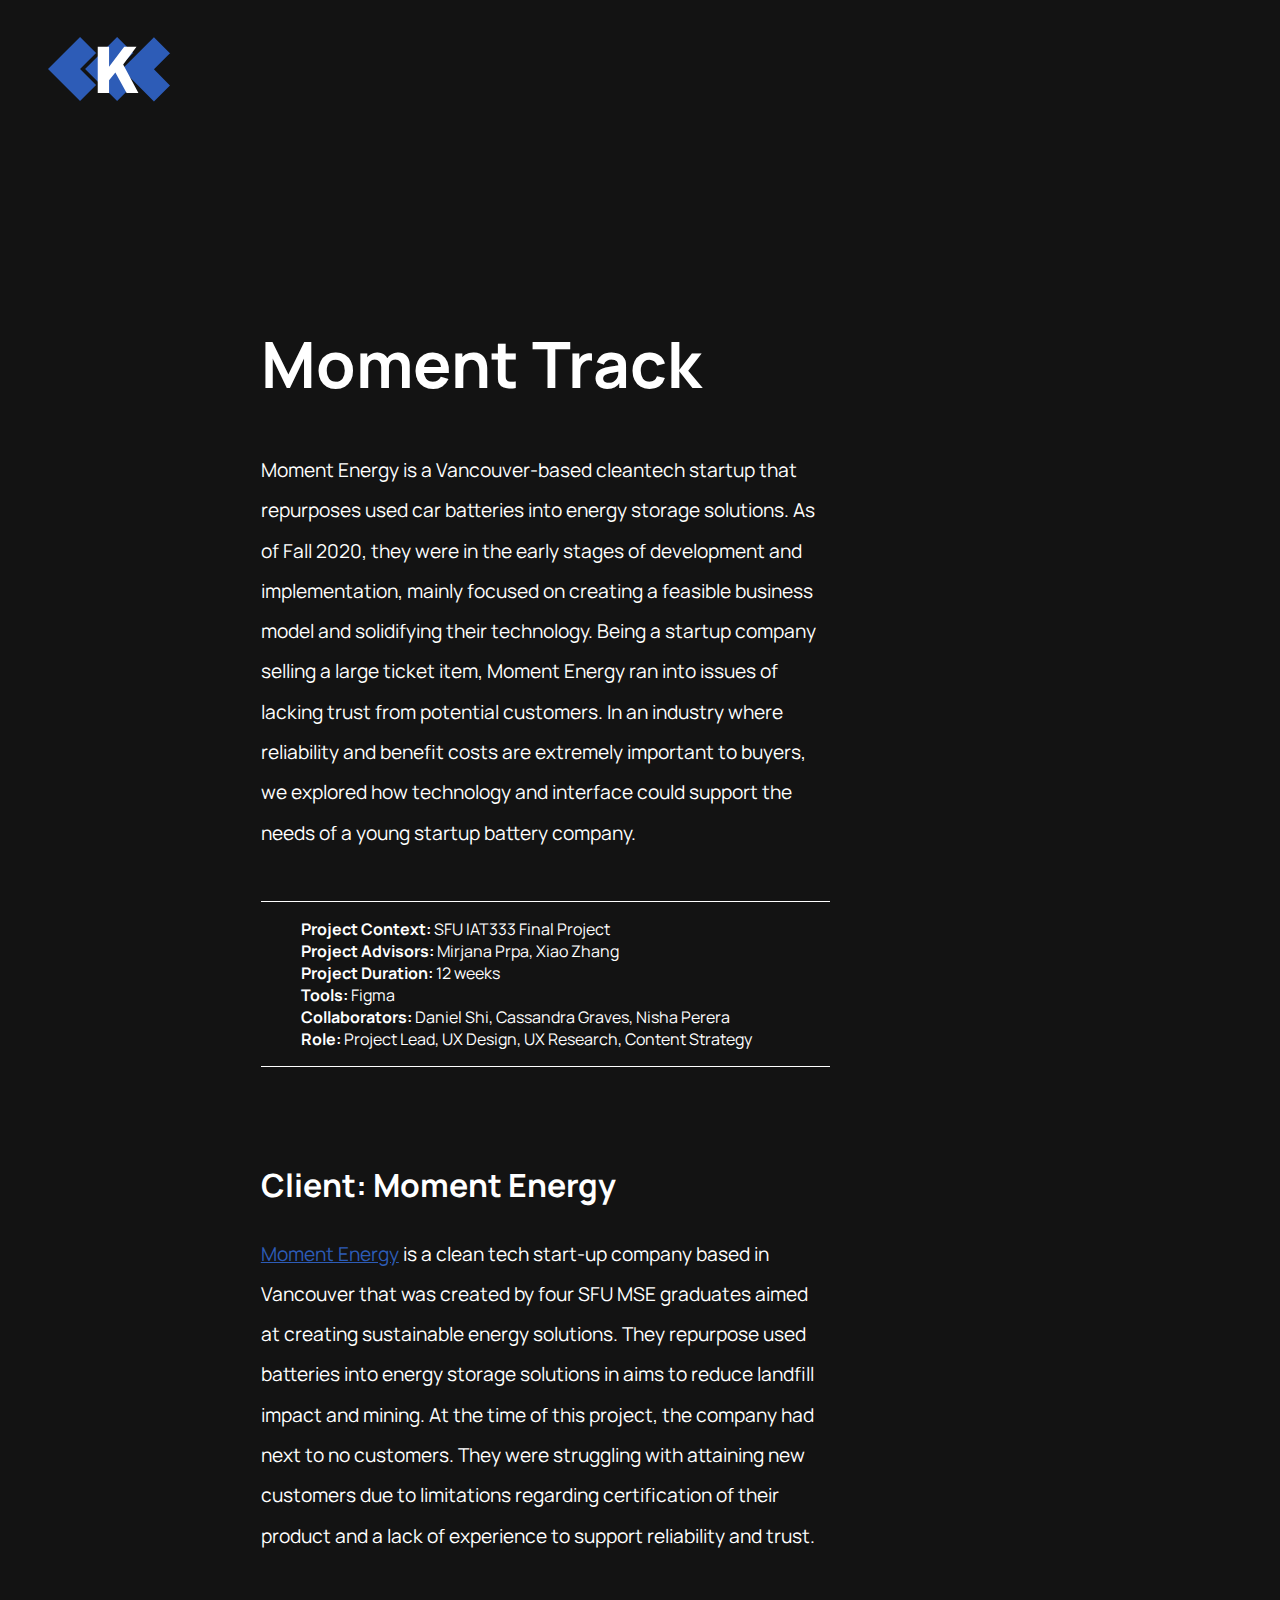
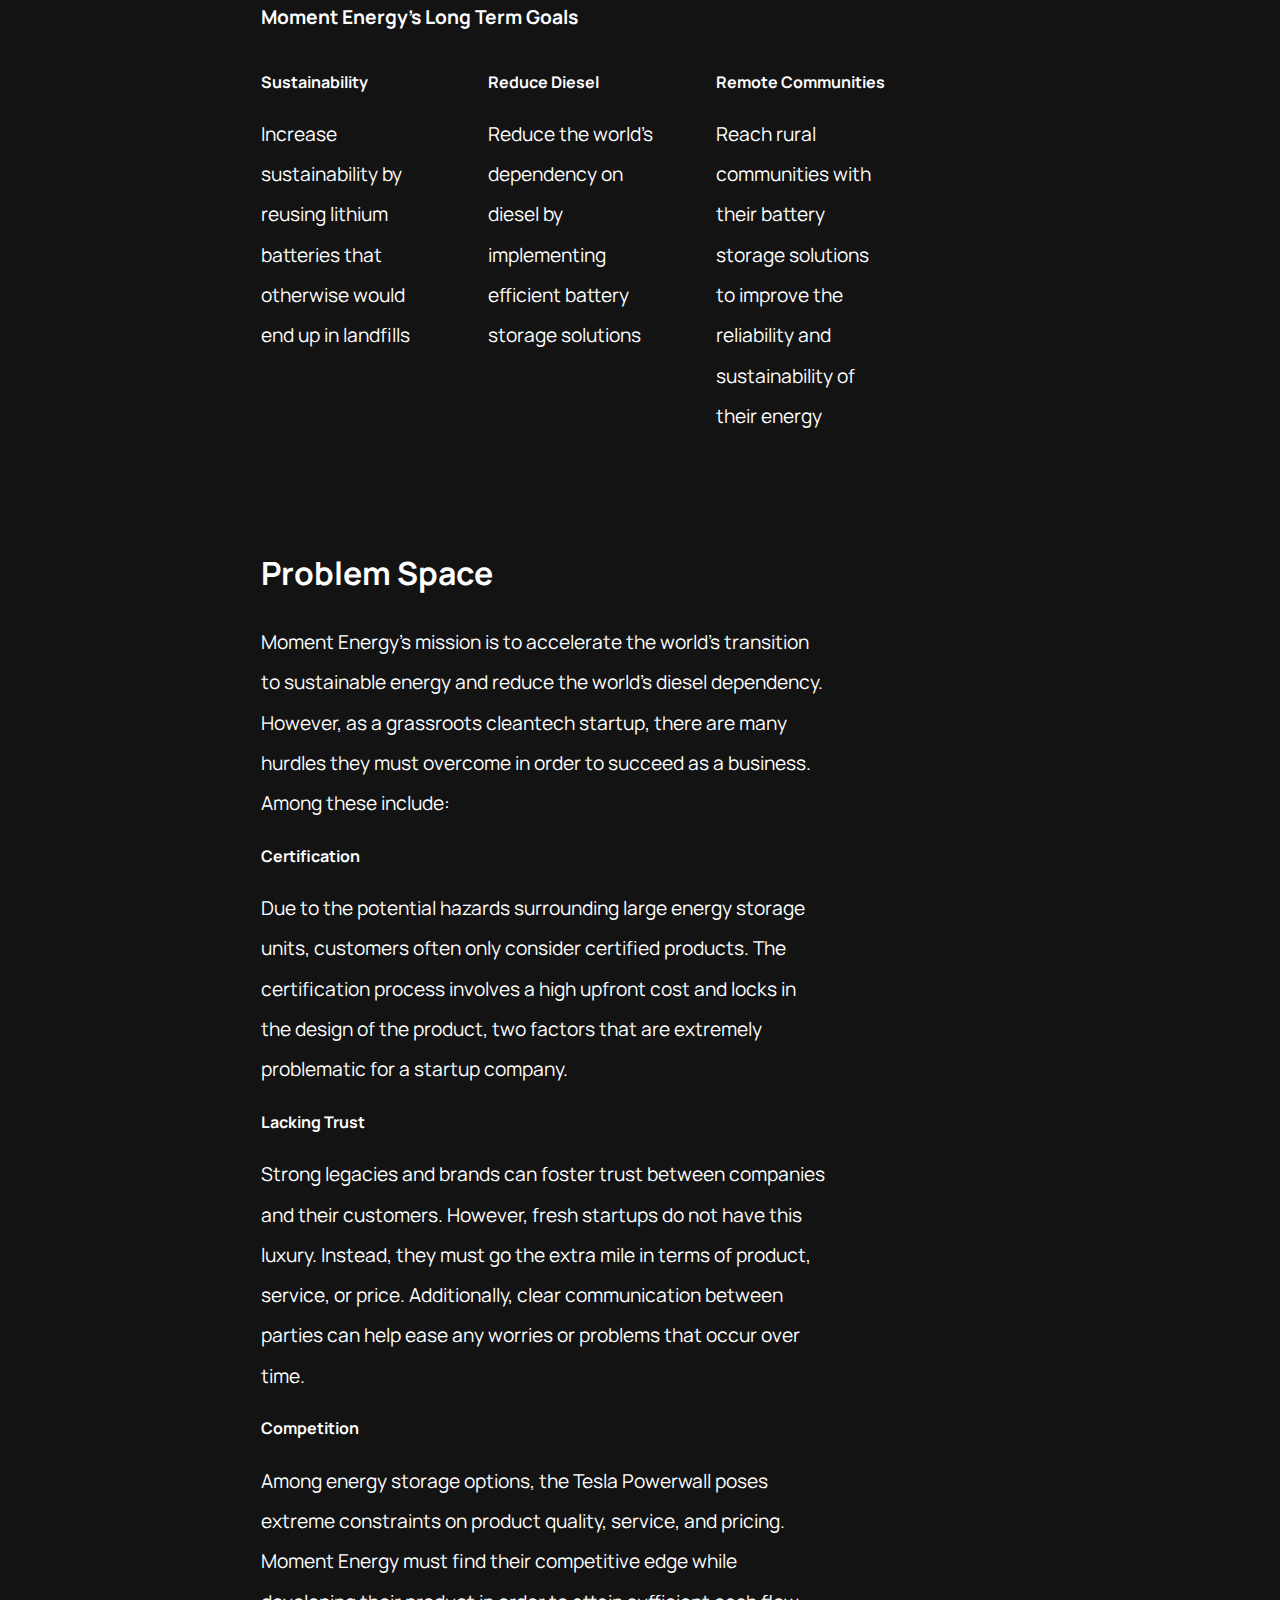
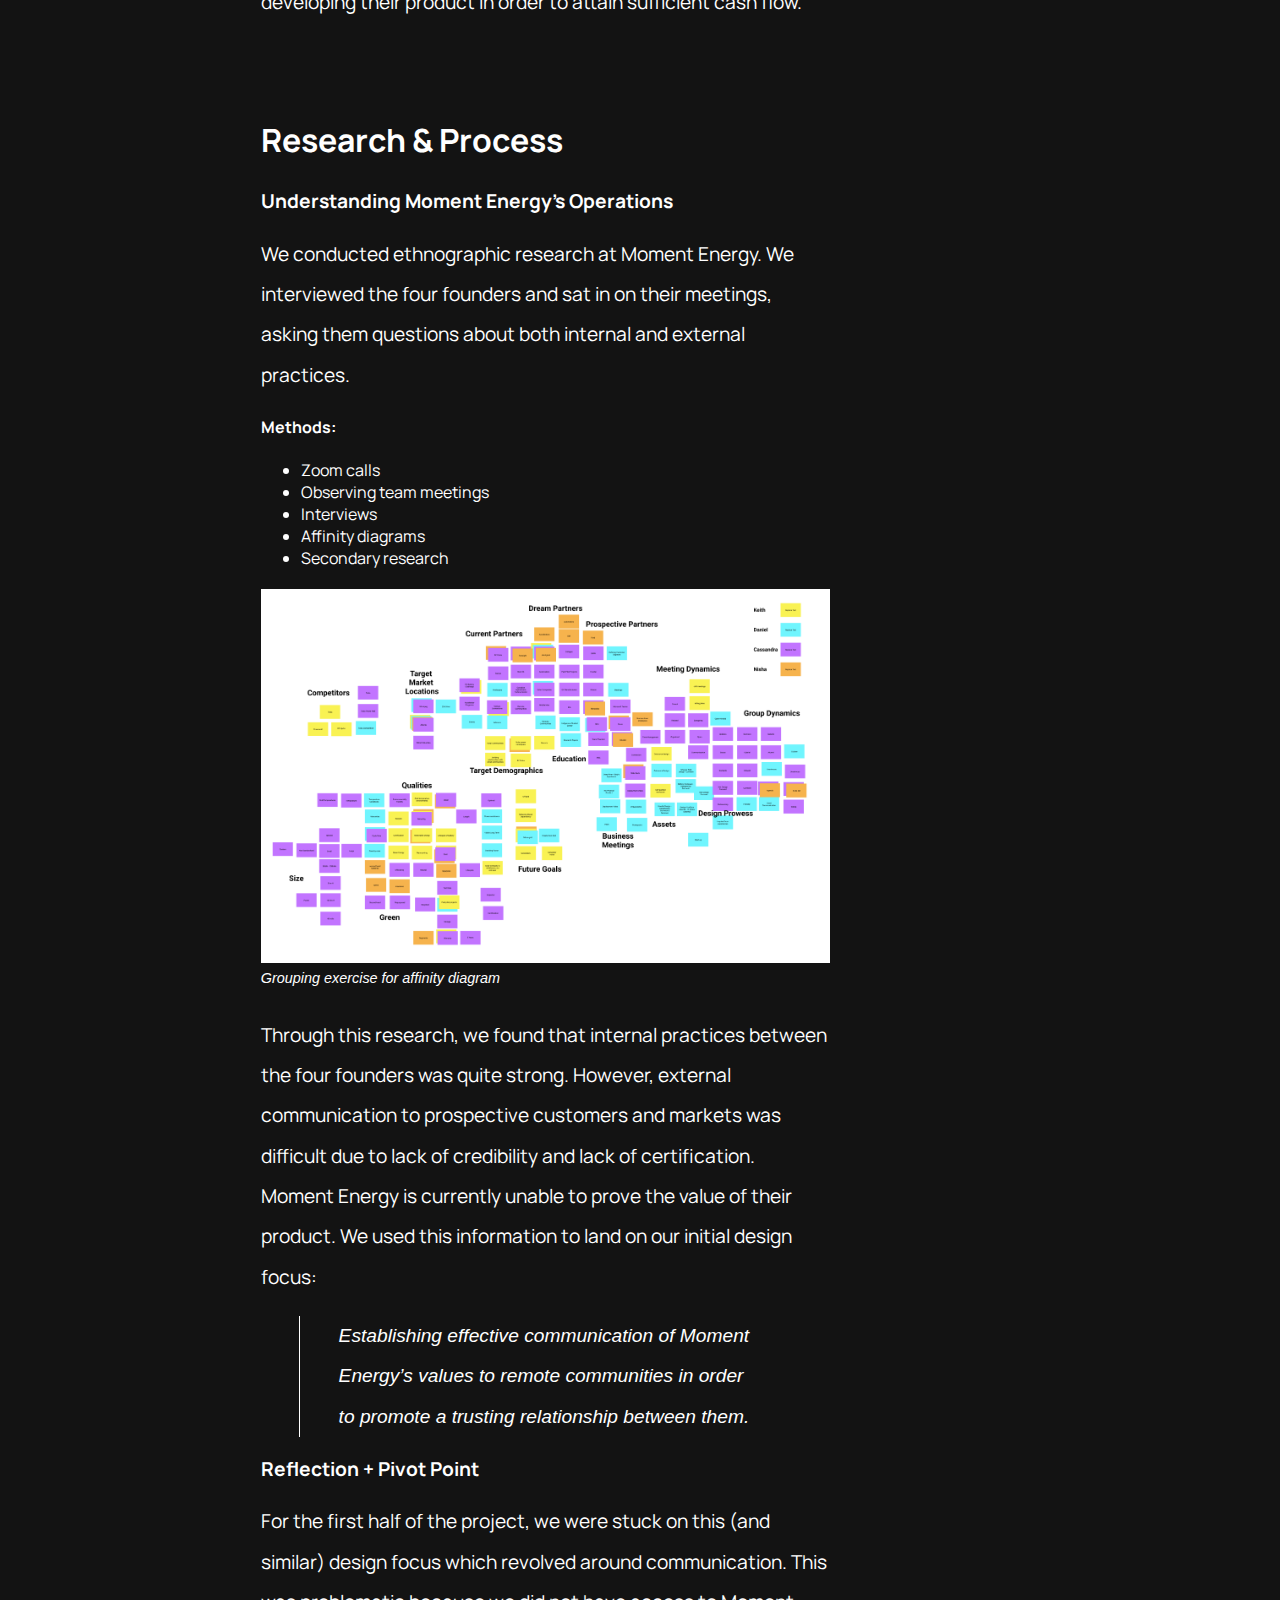
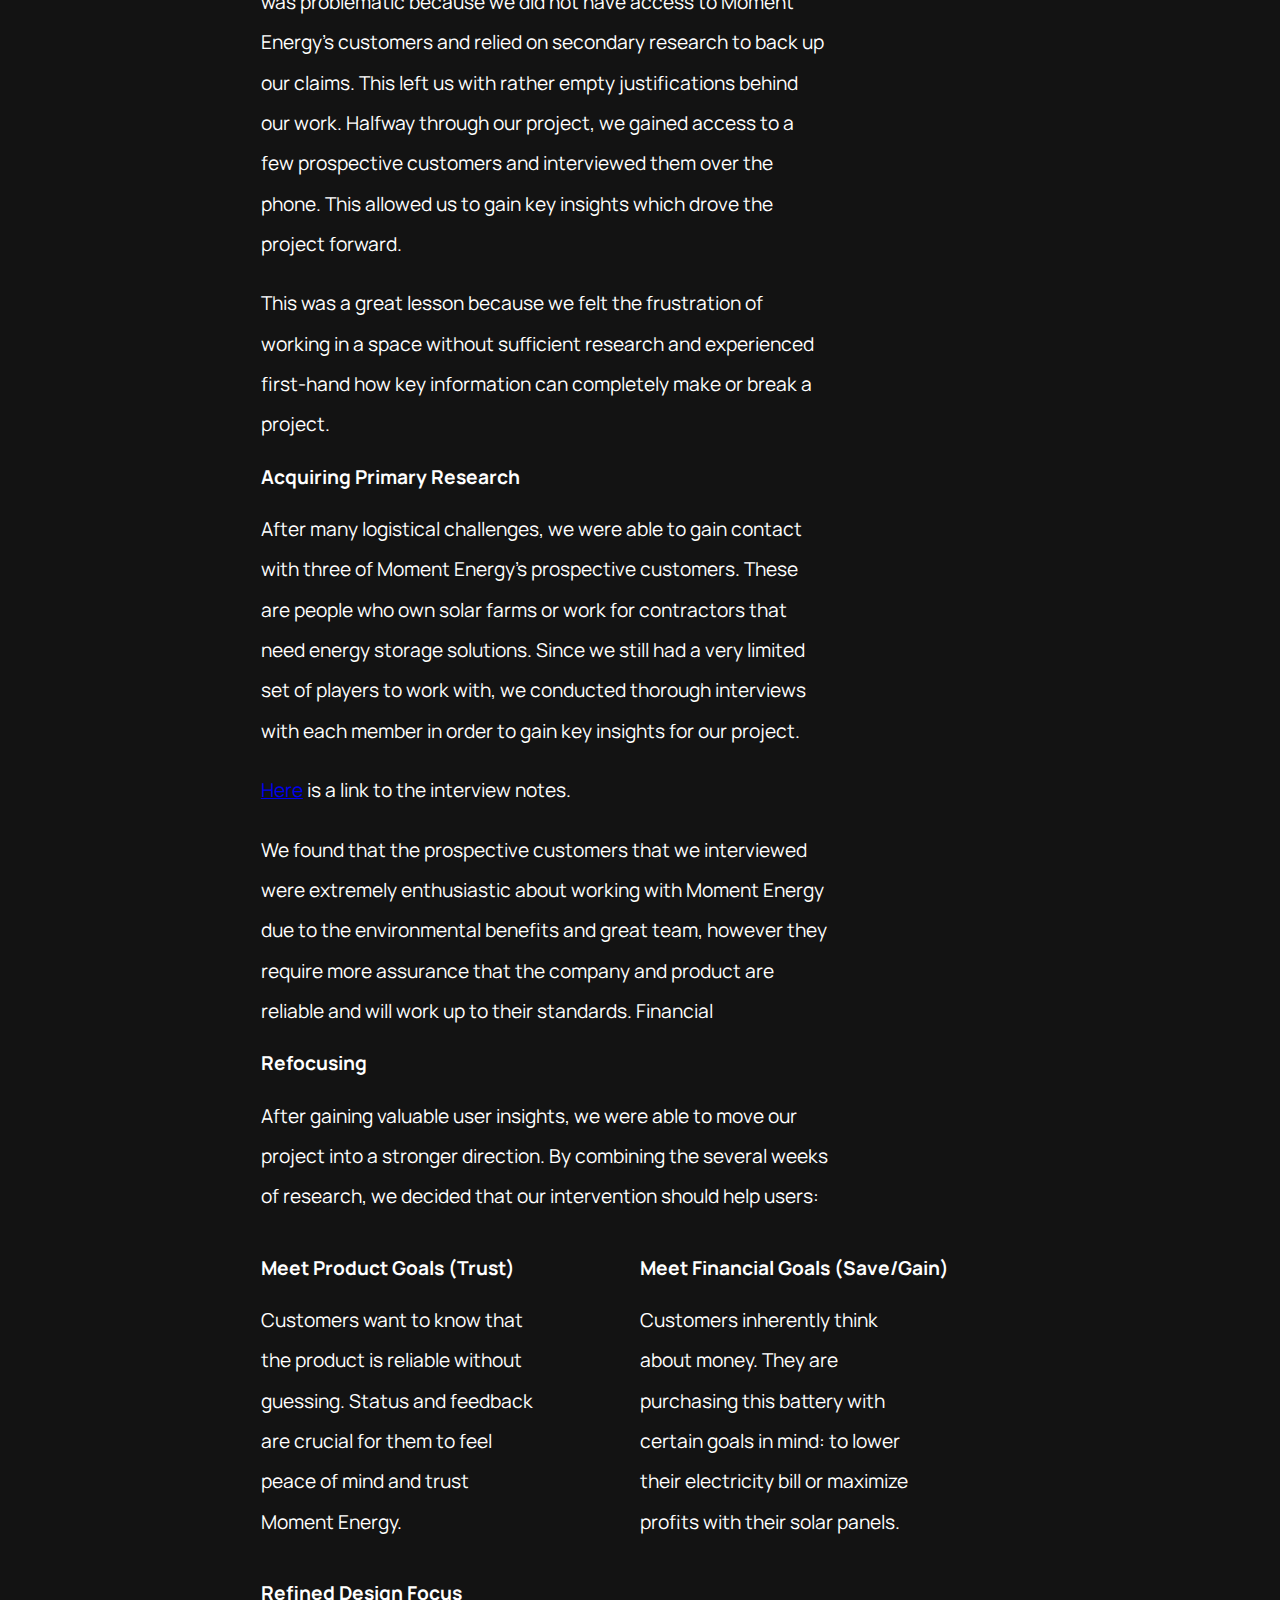
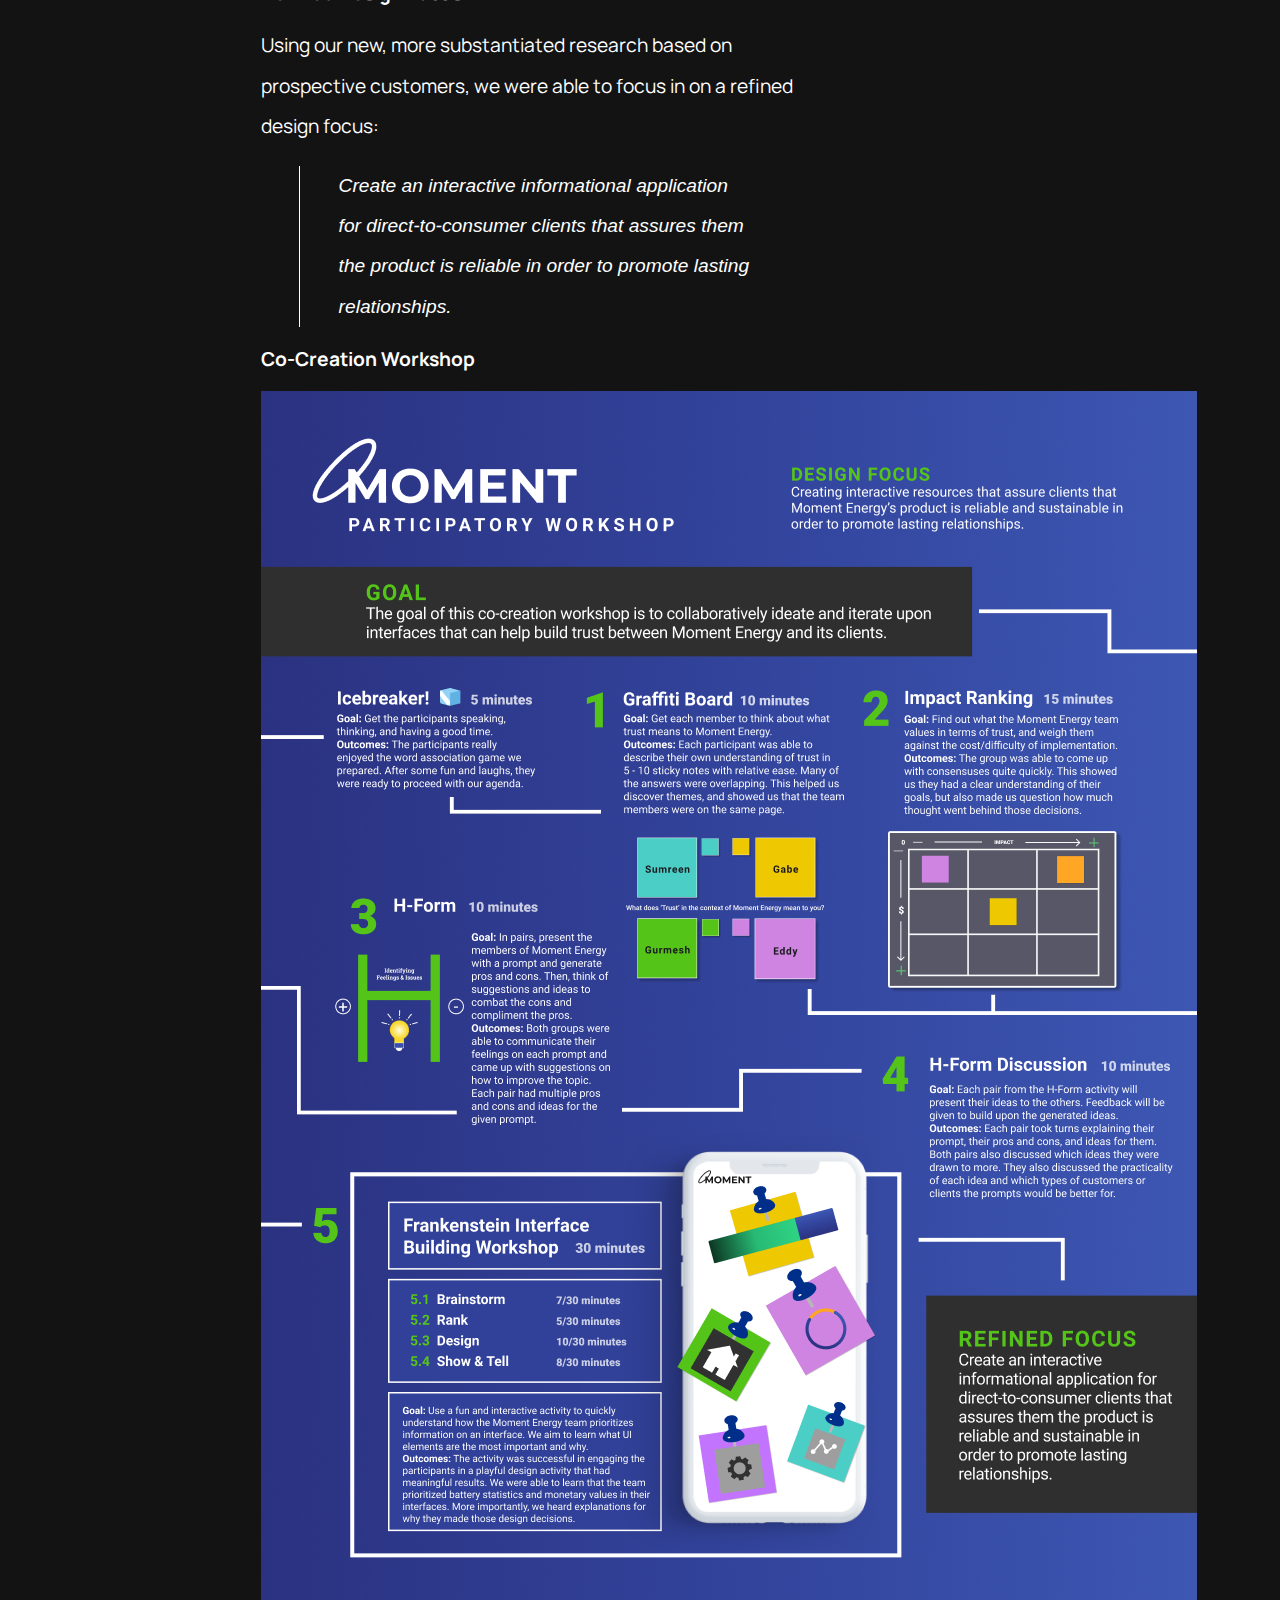
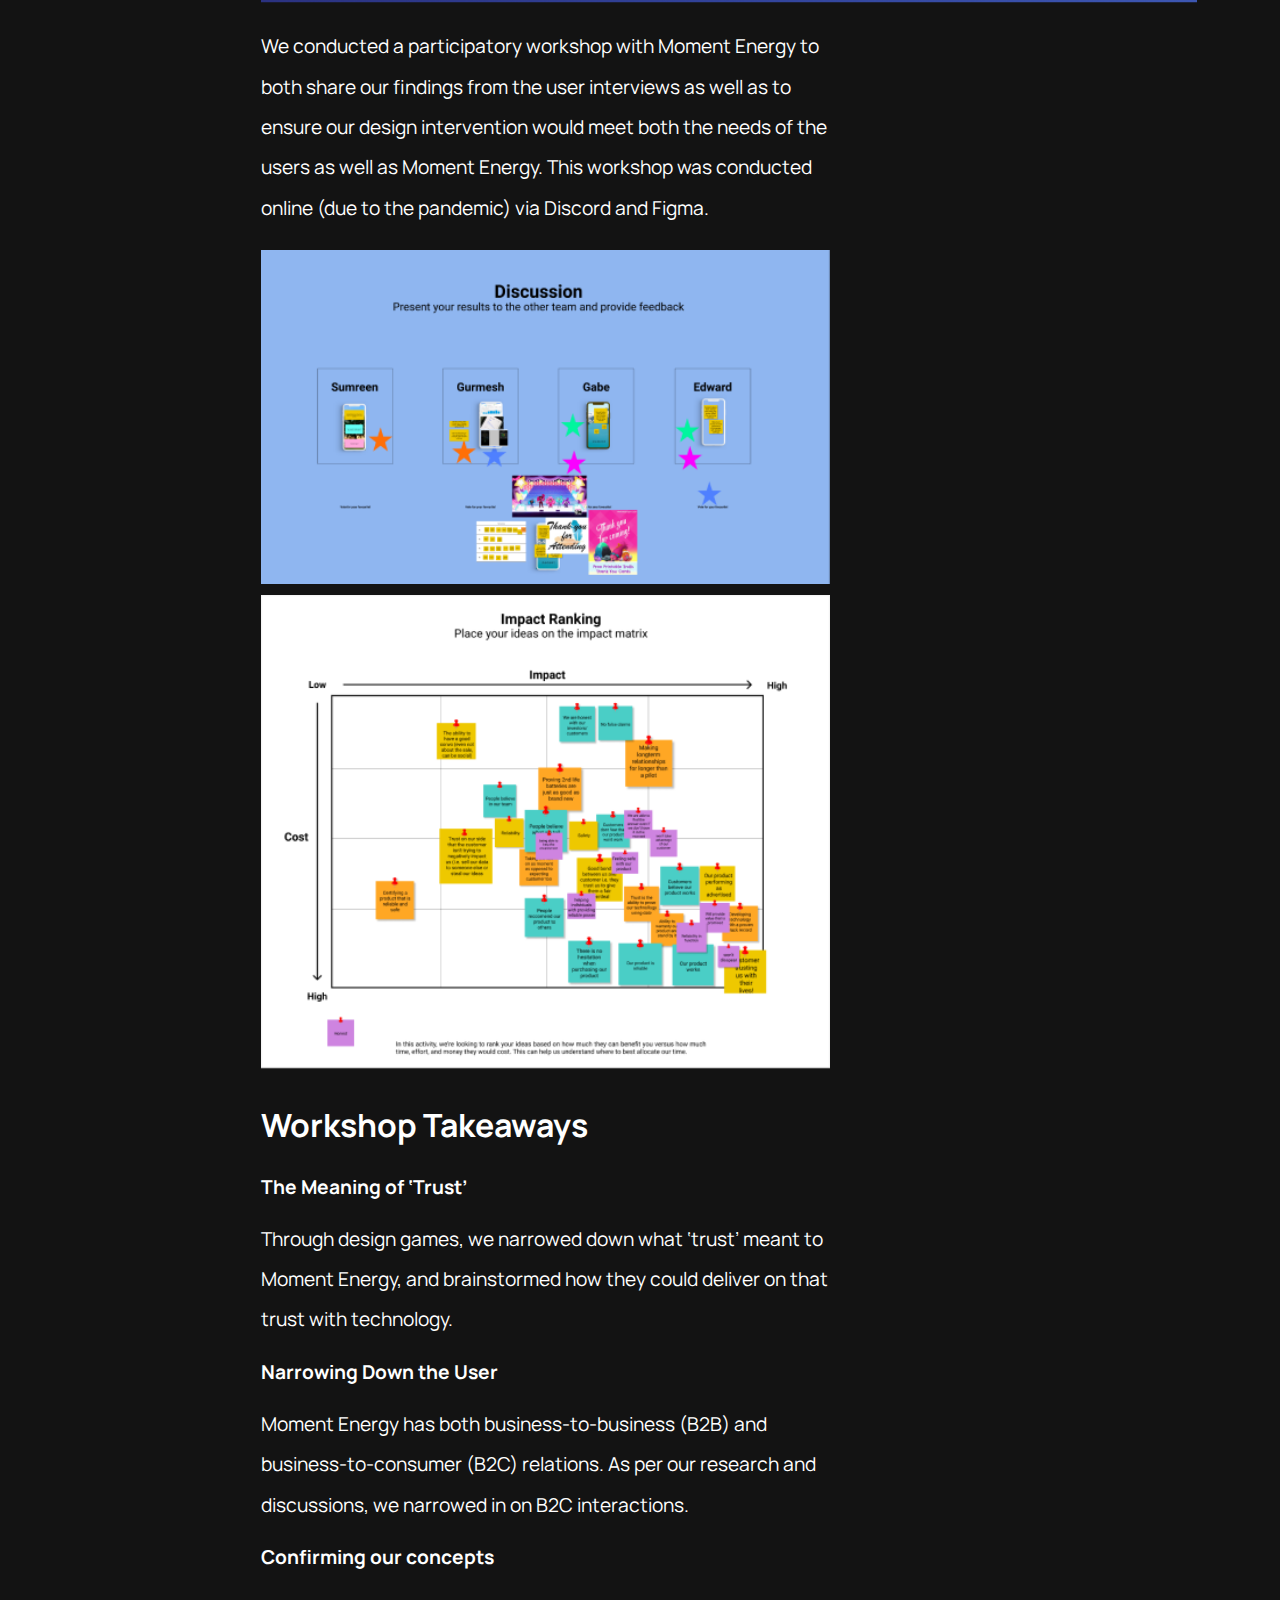
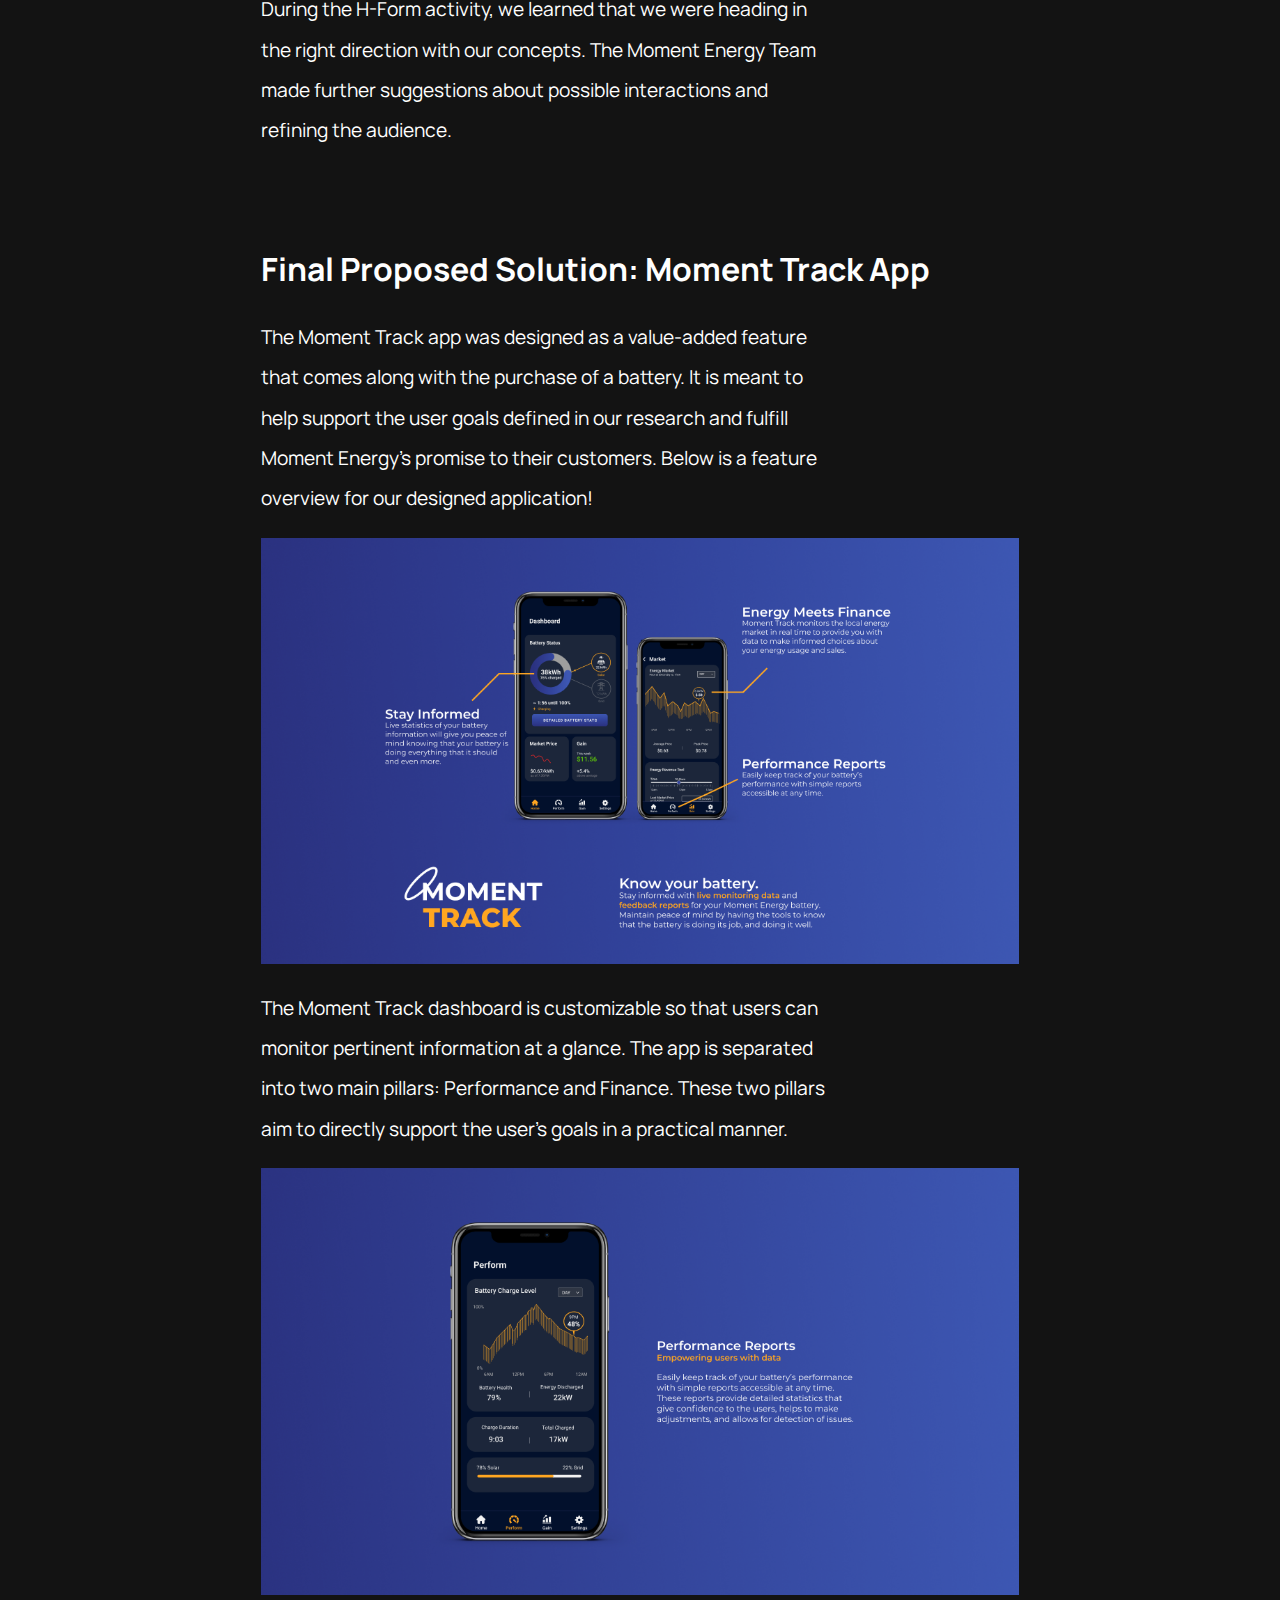
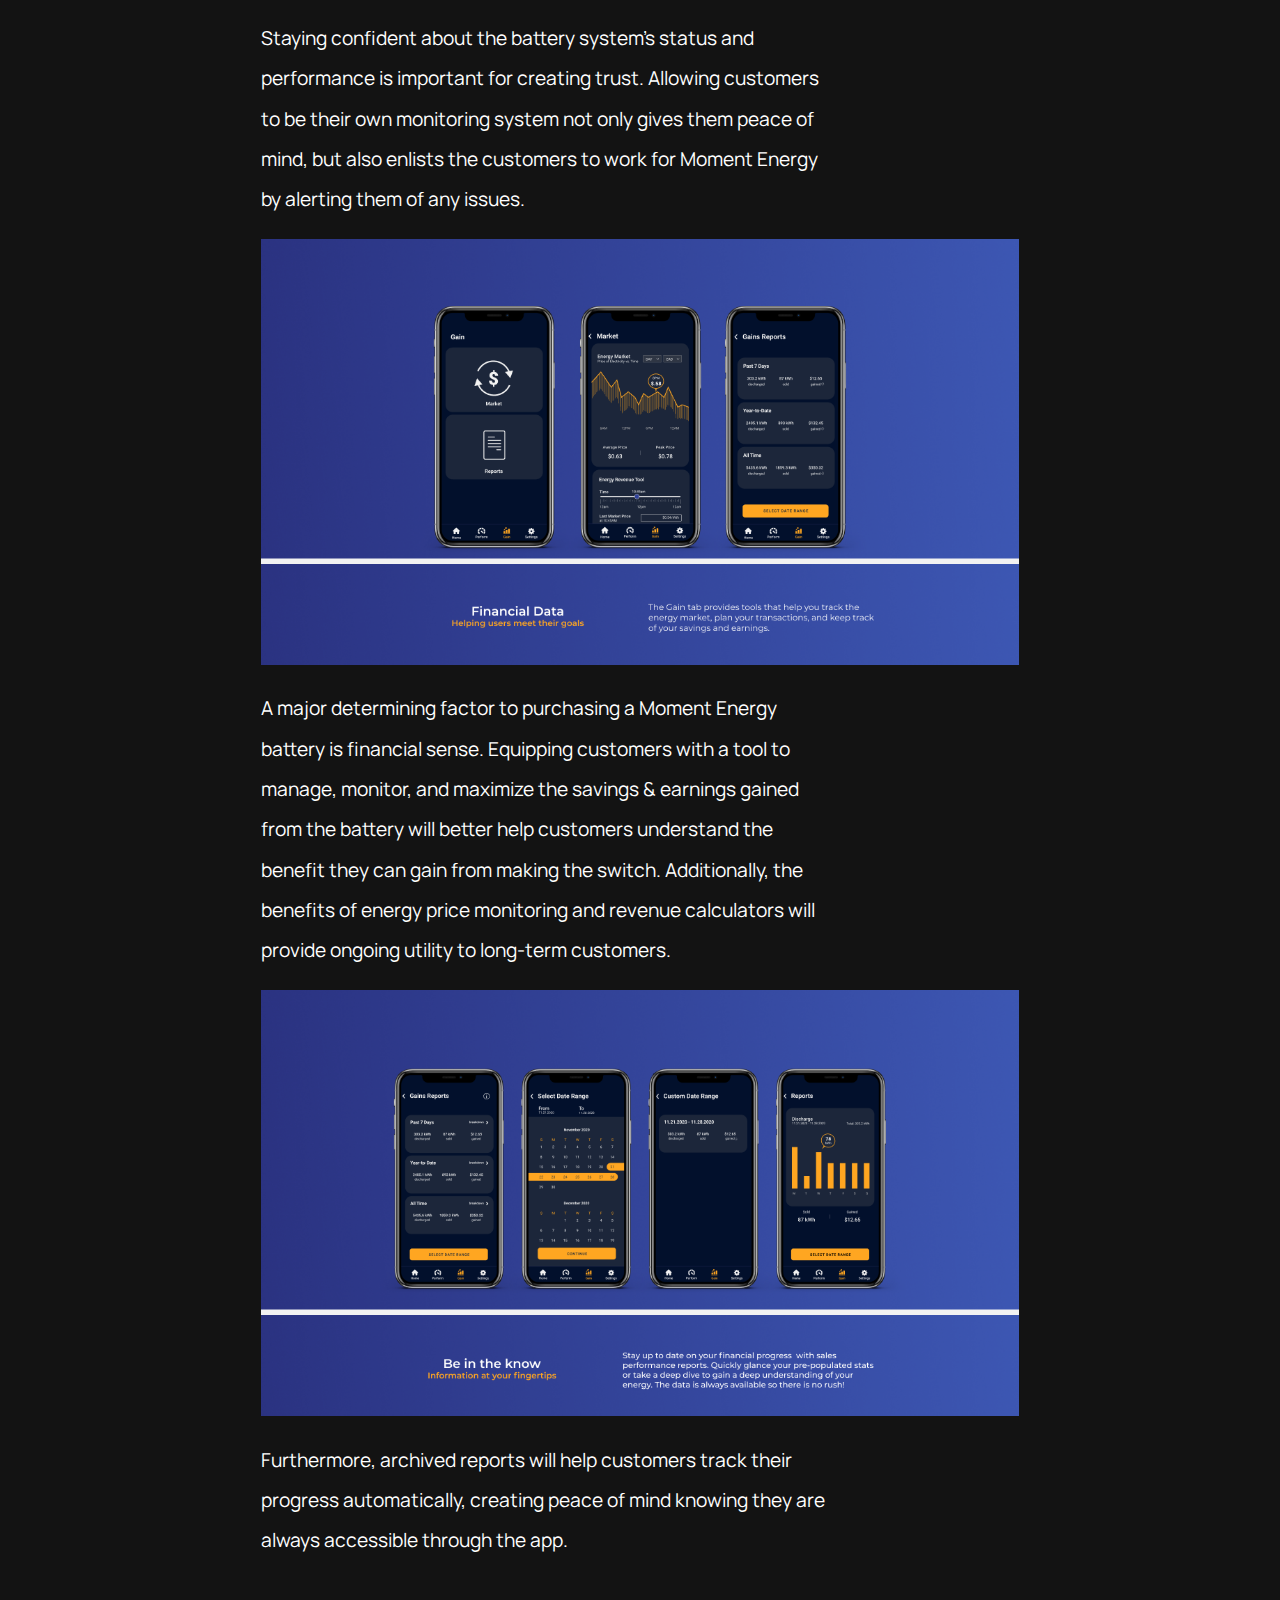
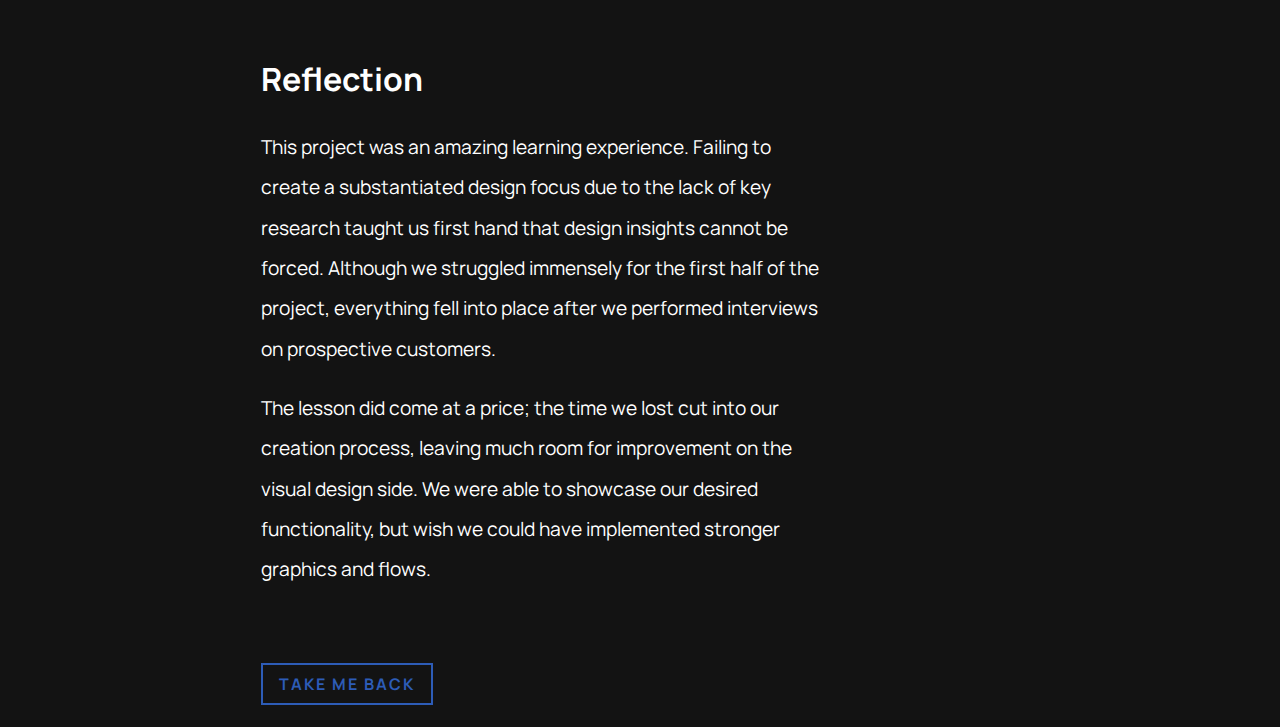
==== commit ed9761d9: "update" ====
--- a/moment-track.html
+++ b/moment-track.html
@@ -31,11 +31,10 @@
 		<image src="img/logo.svg" id="logo">
 	</a>
 
-		<section class="section60">
-		
-			<div class="spacer12">
-			</div>
-			
+	<section class="section60">
+		<div class="spacer12">
+		</div>
+		<div class="casestudy_content_block">
 			<h1 id="casestudy_name">
 				Moment Track
 			</h1>
@@ -43,10 +42,7 @@
 				Moment Energy is a Vancouver-based cleantech startup that repurposes used car batteries into energy storage solutions. As of Fall 2020, they were in the early stages of development and implementation, mainly focused on creating a feasible business model and solidifying their technology. Being a startup company selling a large ticket item, Moment Energy ran into issues of lacking trust from potential customers. In an industry where reliability and benefit costs are extremely important to buyers, we explored how technology and interface could support the needs of a young startup battery company.
 			</p>
 			
-			<div id="spacer2">
-			</div>
-			
-			<div class="border75">
+			<div class="border75 casestudy_subcontent_block">
 			<ul class="project_scope_list">
 				<li><span class="bold">Project Context:</span> SFU IAT333 Final Project</li>
 				<li><span class="bold">Project Advisors:</span> Mirjana Prpa, Xiao Zhang</li>
@@ -56,23 +52,24 @@
 				<li><span class="bold">Role:</span> Project Lead, UX Design, UX Research, Content Strategy </li>
 			</ul>
 			</div>
-			
-			<div id="spacer2">
-			</div>
-
-			<div class="casestudy_content_block">
-				<h2 class="">
-					Client: Moment Energy
-				</h2>
-				
-				<p class="casestudy_bodytext">
-					 <a class="link_colour" href="https://momentenergy.ca/">Moment Energy</a> is a clean tech start-up company based in Vancouver that was created by four SFU MSE graduates aimed at creating sustainable energy solutions. They repurpose used batteries into energy storage solutions in aims to reduce landfill impact and mining. At the time of this project, the company had next to no customers. They were struggling with attaining new customers due to limitations regarding certification of their product and a lack of experience to support reliability and trust.
-				</p>
-				
+		</div>
+		
+		<div id="spacer2">
+		</div>
+
+		<div class="casestudy_content_block">
+			<h2 class="">
+				Client: Moment Energy
+			</h2>
+			
+			<p class="casestudy_bodytext">
+				 <a class="link_colour" href="https://momentenergy.ca/">Moment Energy</a> is a clean tech start-up company based in Vancouver that was created by four SFU MSE graduates aimed at creating sustainable energy solutions. They repurpose used batteries into energy storage solutions in aims to reduce landfill impact and mining. At the time of this project, the company had next to no customers. They were struggling with attaining new customers due to limitations regarding certification of their product and a lack of experience to support reliability and trust.
+			</p>
+			
+			<div class="casestudy_subcontent_block">
 				<h3>
 					Moment Energy's Long Term Goals
 				</h3>
-				
 				<div class="row">
 				  <div class="column3">
 					<h4>
@@ -101,178 +98,179 @@
 				  </div>
 				</div>
 			</div>
-			
-			<div class="casestudy_content_block">
-				<h2 class="">
-					Problem Space
-				</h2>
-				<p class="casestudy_bodytext">
-					Moment Energy's mission is to accelerate the world's transition to sustainable energy and reduce the world's diesel dependency. However, as a grassroots cleantech startup, there are many hurdles they must overcome in order to succeed as a business. Among these include:
-				</p>
-				
-				<h4>
-					Certification
-				</h4>
-				<p class="casestudy_bodytext">
-					Due to the potential hazards surrounding large energy storage units, customers often only consider certified products. The certification process involves a high upfront cost and locks in the design of the product, two factors that are extremely problematic for a startup company.
-				</p>
-				
-				<h4>
-					Lacking Trust
-				</h4>
-				<p class="casestudy_bodytext">
-					Strong legacies and brands can foster trust between companies and their customers. However, fresh startups do not have this luxury. Instead, they must go the extra mile in terms of product, service, or price. Additionally, clear communication between parties can help ease any worries or problems that occur over time.
-				</p>
-				
-				<h4>
-					Competition
-				</h4>
-				<p class="casestudy_bodytext">
-					Among energy storage options, the Tesla Powerwall poses extreme constraints on product quality, service, and pricing. Moment Energy must find their competitive edge while developing their product in order to attain sufficient cash flow.
-				</p>
-			</div>
-
-			<div class="casestudy_content_block">
-				<h2 class="">
-					Research & Process
-				</h2>
-				
-				<h3 class="">
-					Understanding Moment Energy's Operations
+		</div>
+		
+		<div class="casestudy_content_block">
+			<h2 class="">
+				Problem Space
+			</h2>
+			<p class="casestudy_bodytext">
+				Moment Energy's mission is to accelerate the world's transition to sustainable energy and reduce the world's diesel dependency. However, as a grassroots cleantech startup, there are many hurdles they must overcome in order to succeed as a business. Among these include:
+			</p>
+			
+			<h4>
+				Certification
+			</h4>
+			<p class="casestudy_bodytext">
+				Due to the potential hazards surrounding large energy storage units, customers often only consider certified products. The certification process involves a high upfront cost and locks in the design of the product, two factors that are extremely problematic for a startup company.
+			</p>
+			
+			<h4>
+				Lacking Trust
+			</h4>
+			<p class="casestudy_bodytext">
+				Strong legacies and brands can foster trust between companies and their customers. However, fresh startups do not have this luxury. Instead, they must go the extra mile in terms of product, service, or price. Additionally, clear communication between parties can help ease any worries or problems that occur over time.
+			</p>
+			
+			<h4>
+				Competition
+			</h4>
+			<p class="casestudy_bodytext">
+				Among energy storage options, the Tesla Powerwall poses extreme constraints on product quality, service, and pricing. Moment Energy must find their competitive edge while developing their product in order to attain sufficient cash flow.
+			</p>
+		</div>
+
+		<div class="casestudy_content_block">
+			<h2 class="">
+				Research & Process
+			</h2>
+			
+			<h3 class="">
+				Understanding Moment Energy's Operations
+			</h3>
+			
+			<p class="casestudy_bodytext">
+				We conducted ethnographic research at Moment Energy. We interviewed the four founders and sat in on their meetings, asking them questions about both internal and external practices.
+			</p>
+			
+			<h4>Methods:</h4>
+			<ul>
+				<li>Zoom calls</li>
+				<li>Observing team meetings</li>
+				<li>Interviews</li>
+				<li>Affinity diagrams</li>
+				<li>Secondary research</li>
+			</ul>
+			
+			<img src="img/casestudy/moment/affinity_diagram.png" class="casestudy_image">
+			<figcaption>Grouping exercise for affinity diagram</figcaption>
+			
+			<p class="casestudy_bodytext">
+				Through this research, we found that internal practices between the four founders was quite strong. However, external communication to prospective customers and markets was difficult due to lack of credibility and lack of certification. Moment Energy is currently unable to prove the value of their product. We used this information to land on our initial design focus:
+			</p>
+			
+			<p class="casestudy_quote">
+				Establishing effective communication of Moment Energy’s values to remote communities in order to promote a trusting relationship between them.
+			</p>
+
+			
+			<h3 class="">
+				Reflection + Pivot Point
+			</h3>
+			
+			<p class="casestudy_bodytext">
+				For the first half of the project, we were stuck on this (and similar) design focus which revolved around communication. This was problematic because we did not have access to Moment Energy’s customers and relied on secondary research to back up our claims. This left us with rather empty justifications behind our work. Halfway through our project, we gained access to a few prospective customers and interviewed them over the phone. This allowed us to gain key insights which drove the project forward.
+
+			</p>
+			
+			<p class="casestudy_bodytext">
+				This was a great lesson because we felt the frustration of working in a space without sufficient research and experienced first-hand how key information can completely make or break a project.
+			</p>
+
+			<h3 class="">
+				Acquiring Primary Research
+			</h3>
+			
+			<p class="casestudy_bodytext">
+				After many logistical challenges, we were able to gain contact with three of Moment Energy’s prospective customers. These are people who own solar farms or work for contractors that need energy storage solutions. Since we still had a very limited set of players to work with, we conducted thorough interviews with each member in order to gain key insights for our project.
+			</p>
+			<p class="casestudy_bodytext">
+				<a href="https://docs.google.com/document/d/1wqOk0I2CAcIpUFdt23IHFOVjpYPzJL-gU3z2i7DLkgY/edit?usp=sharing">Here</a> is a link to the interview notes.
+			</p>
+			
+			<p class="casestudy_bodytext">
+				We found that the prospective customers that we interviewed were extremely enthusiastic about working with Moment Energy due to the environmental benefits and great team, however they require more assurance that the company and product are reliable and will work up to their standards. Financial 
+			</p>
+			
+			
+			<h3 class="">
+				Refocusing
+			</h3>
+			
+			<p class="casestudy_bodytext">
+				After gaining valuable user insights, we were able to move our project into a stronger direction. By combining the several weeks of research, we decided that our intervention should help users:			
+			</p>
+			
+			<div class="row">
+			  <div class="column2">
+				<h3>
+					Meet Product Goals (Trust)
 				</h3>
-				
-				<p class="casestudy_bodytext">
-					We conducted ethnographic research at Moment Energy. We interviewed the four founders and sat in on their meetings, asking them questions about both internal and external practices.
-				</p>
-				
-				<h4>Methods:</h4>
-				<ul>
-					<li>Zoom calls</li>
-					<li>Observing team meetings</li>
-					<li>Interviews</li>
-					<li>Affinity diagrams</li>
-					<li>Secondary research</li>
-				</ul>
-				
-				<img src="img/casestudy/moment/affinity_diagram.png" class="casestudy_image">
-				<figcaption>Grouping exercise for affinity diagram</figcaption>
-				
-				<p class="casestudy_bodytext">
-					Through this research, we found that internal practices between the four founders was quite strong. However, external communication to prospective customers and markets was difficult due to lack of credibility and lack of certification. Moment Energy is currently unable to prove the value of their product. We used this information to land on our initial design focus:
-				</p>
-				
-				<p class="casestudy_quote">
-					Establishing effective communication of Moment Energy’s values to remote communities in order to promote a trusting relationship between them.
-				</p>
-
-				
-				<h3 class="">
-					Reflection + Pivot Point
+				<p class="casestudy_bodytext">
+					Customers want to know that the product is reliable without guessing. Status and feedback are crucial for them to feel peace of mind and trust Moment Energy.
+				</p>
+			  </div>
+			  <div class="column2">
+				<h3>
+					Meet Financial Goals (Save/Gain)
 				</h3>
-				
-				<p class="casestudy_bodytext">
-					For the first half of the project, we were stuck on this (and similar) design focus which revolved around communication. This was problematic because we did not have access to Moment Energy’s customers and relied on secondary research to back up our claims. This left us with rather empty justifications behind our work. Halfway through our project, we gained access to a few prospective customers and interviewed them over the phone. This allowed us to gain key insights which drove the project forward.
-
-				</p>
-				
-				<p class="casestudy_bodytext">
-					This was a great lesson because we felt the frustration of working in a space without sufficient research and experienced first-hand how key information can completely make or break a project.
-				</p>
-
-				<h3 class="">
-					Acquiring Primary Research
-				</h3>
-				
-				<p class="casestudy_bodytext">
-					After many logistical challenges, we were able to gain contact with three of Moment Energy’s prospective customers. These are people who own solar farms or work for contractors that need energy storage solutions. Since we still had a very limited set of players to work with, we conducted thorough interviews with each member in order to gain key insights for our project.
-				</p>
-				<p class="casestudy_bodytext">
-					<a href="https://docs.google.com/document/d/1wqOk0I2CAcIpUFdt23IHFOVjpYPzJL-gU3z2i7DLkgY/edit?usp=sharing">Here</a> is a link to the interview notes.
-				</p>
-				
-				<p class="casestudy_bodytext">
-					We found that the prospective customers that we interviewed were extremely enthusiastic about working with Moment Energy due to the environmental benefits and great team, however they require more assurance that the company and product are reliable and will work up to their standards. Financial 
-				</p>
-				
-				
-				<h3 class="">
-					Refocusing
-				</h3>
-				
-				<p class="casestudy_bodytext">
-					After gaining valuable user insights, we were able to move our project into a stronger direction. By combining the several weeks of research, we decided that our intervention should help users:			
-				</p>
-				
-				<div class="row">
-				  <div class="column2">
-					<h3>
-						Meet Product Goals (Trust)
-					</h3>
-					<p class="casestudy_bodytext">
-						Customers want to know that the product is reliable without guessing. Status and feedback are crucial for them to feel peace of mind and trust Moment Energy.
-					</p>
-				  </div>
-				  <div class="column2">
-					<h3>
-						Meet Financial Goals (Save/Gain)
-					</h3>
-					<p class="casestudy_bodytext">
-						Customers inherently think about money. They are purchasing this battery with certain goals in mind: to lower their electricity bill or maximize profits with their solar panels.
-					</p>
-				  </div>
-				</div>
-				
-				<h3 class="">
-					Refined Design Focus
-				</h3>
-				
-				<p class="casestudy_bodytext">
-					Using our new, more substantiated research based on prospective customers, we were able to focus in on a refined design focus: 
-				</p>
-				<p class="casestudy_quote">
-					Create an interactive informational application for direct-to-consumer clients that assures them the product is reliable in order to promote lasting relationships.		
-				</p>
-				
-				
-				<h3 class="">
-					Co-Creation Workshop
-				</h3>
-				
-				<img src="img/casestudy/moment/participatory_workshop.png" class="casestudy_image50">
-				
-				<p class="casestudy_bodytext">
-					We conducted a participatory workshop with Moment Energy to both share our findings from the user interviews as well as to ensure our design intervention would meet both the needs of the users as well as Moment Energy. This workshop was conducted online (due to the pandemic) via Discord and Figma. 
-				</p>
-				
-				<img src="img/casestudy/moment/interface_building.png" class="casestudy_image">
-				<img src="img/casestudy/moment/impact_ranking.png" class="casestudy_image">
-				
-				<h2 class="">
-					Workshop Takeaways
-				</h2>
-				
-				<h3 class="">
-					The Meaning of ‘Trust’
-				</h3>
-				<p class="casestudy_bodytext">
-					Through design games, we narrowed down what ‘trust’ meant to Moment Energy, and brainstormed how they could deliver on that trust with technology.
-				</p>
-				
-				<h3 class="">
-					Narrowing Down the User
-				</h3>
-				<p class="casestudy_bodytext">
-					Moment Energy has both business-to-business (B2B) and business-to-consumer (B2C) relations. As per our research and discussions, we narrowed in on B2C interactions.
-				</p>
-				
-				<h3 class="">
-					Confirming our concepts
-				</h3>
-				<p class="casestudy_bodytext">
-					During the H-Form activity, we learned that we were heading in the right direction with our concepts. The Moment Energy Team made further suggestions about possible interactions and refining the audience.			
-				</p>
-			</div>
-		</section>
+				<p class="casestudy_bodytext">
+					Customers inherently think about money. They are purchasing this battery with certain goals in mind: to lower their electricity bill or maximize profits with their solar panels.
+				</p>
+			  </div>
+			</div>
+			
+			<h3 class="">
+				Refined Design Focus
+			</h3>
+			
+			<p class="casestudy_bodytext">
+				Using our new, more substantiated research based on prospective customers, we were able to focus in on a refined design focus: 
+			</p>
+			<p class="casestudy_quote">
+				Create an interactive informational application for direct-to-consumer clients that assures them the product is reliable in order to promote lasting relationships.		
+			</p>
+			
+			
+			<h3 class="">
+				Co-Creation Workshop
+			</h3>
+			
+			<img src="img/casestudy/moment/participatory_workshop.png" class="casestudy_image50">
+			
+			<p class="casestudy_bodytext">
+				We conducted a participatory workshop with Moment Energy to both share our findings from the user interviews as well as to ensure our design intervention would meet both the needs of the users as well as Moment Energy. This workshop was conducted online (due to the pandemic) via Discord and Figma. 
+			</p>
+			
+			<img src="img/casestudy/moment/interface_building.png" class="casestudy_image">
+			<img src="img/casestudy/moment/impact_ranking.png" class="casestudy_image">
+			
+			<h2 class="">
+				Workshop Takeaways
+			</h2>
+			
+			<h3 class="">
+				The Meaning of ‘Trust’
+			</h3>
+			<p class="casestudy_bodytext">
+				Through design games, we narrowed down what ‘trust’ meant to Moment Energy, and brainstormed how they could deliver on that trust with technology.
+			</p>
+			
+			<h3 class="">
+				Narrowing Down the User
+			</h3>
+			<p class="casestudy_bodytext">
+				Moment Energy has both business-to-business (B2B) and business-to-consumer (B2C) relations. As per our research and discussions, we narrowed in on B2C interactions.
+			</p>
+			
+			<h3 class="">
+				Confirming our concepts
+			</h3>
+			<p class="casestudy_bodytext">
+				During the H-Form activity, we learned that we were heading in the right direction with our concepts. The Moment Energy Team made further suggestions about possible interactions and refining the audience.			
+			</p>
+		</div>
+	</section>
 
 		<section class="section60 casestudy_research">
 			<div class="casestudy_content_block">
--- a/css/style.css
+++ b/css/style.css
@@ -225,6 +225,10 @@
 
 .casestudy_content_block {
 	margin-top: 6rem;
+}
+
+.casestudy_subcontent_block {
+	margin-top: 3rem;
 }
 
 
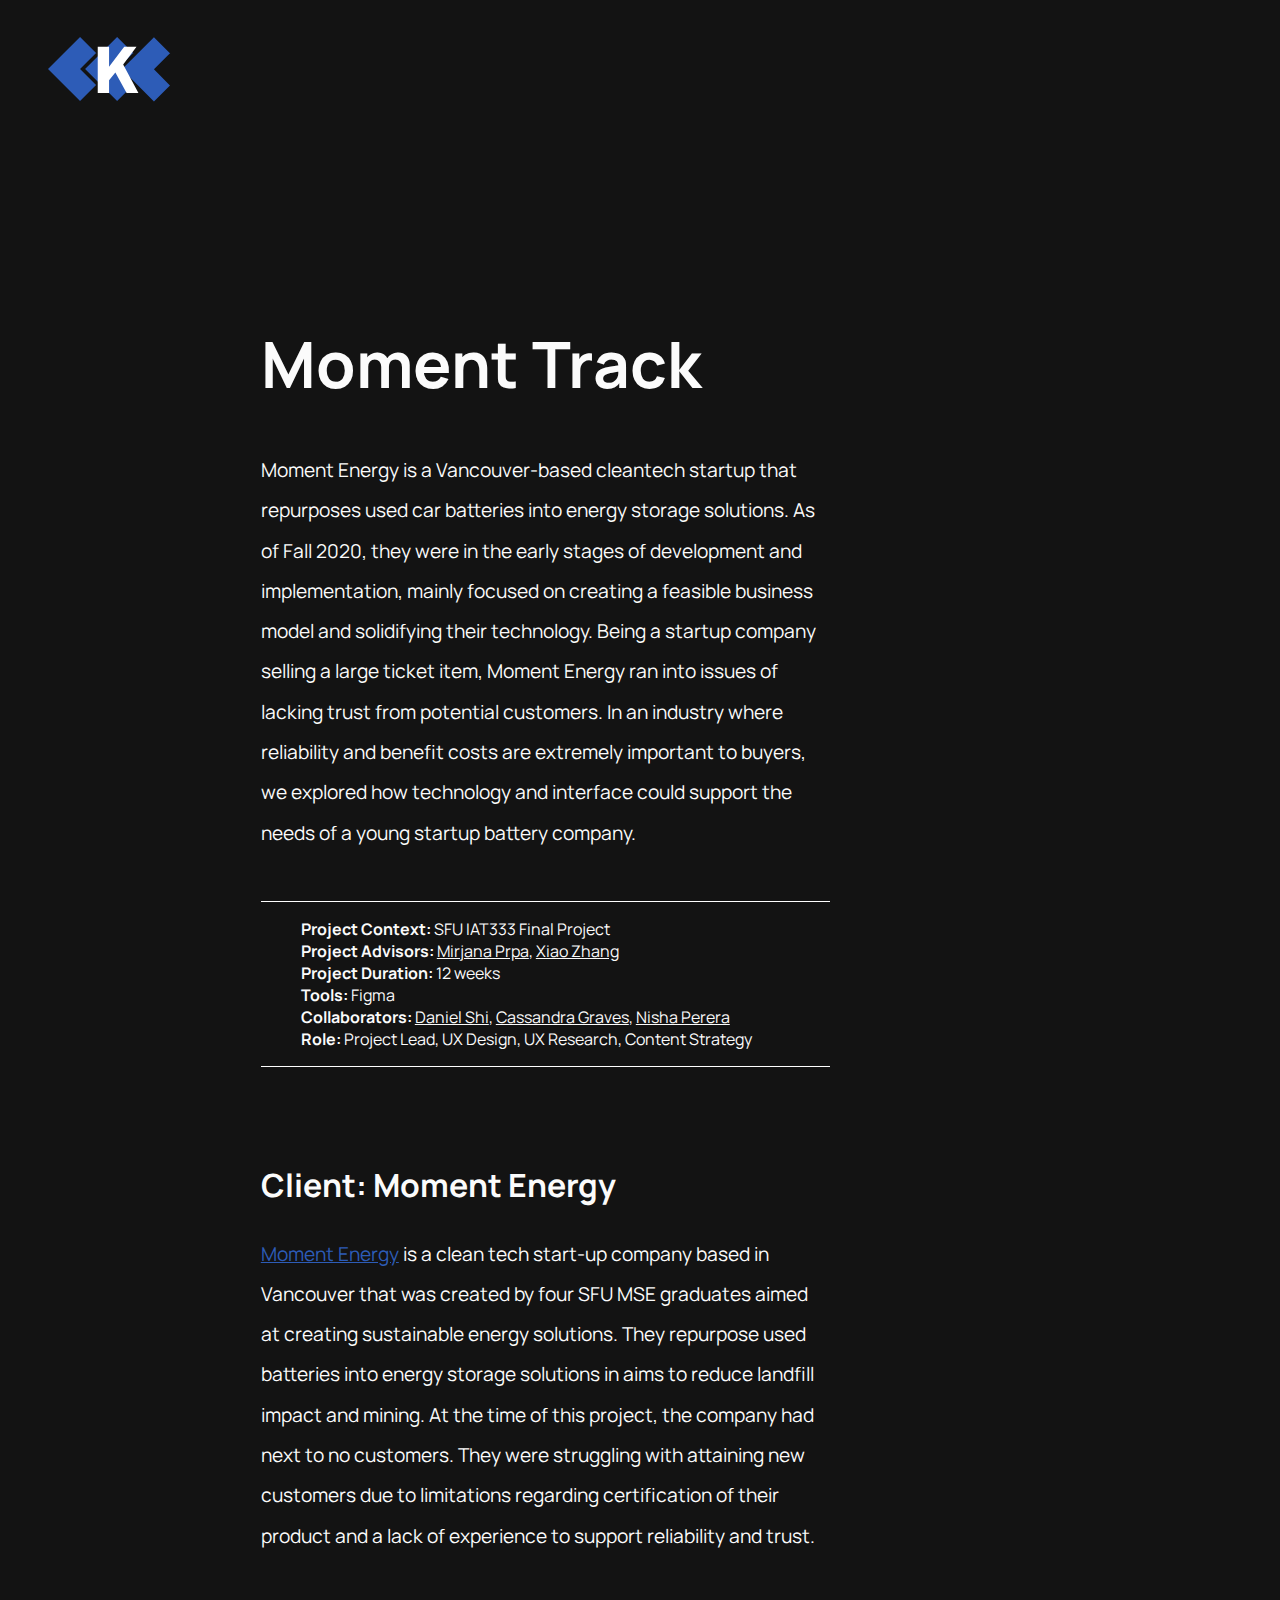
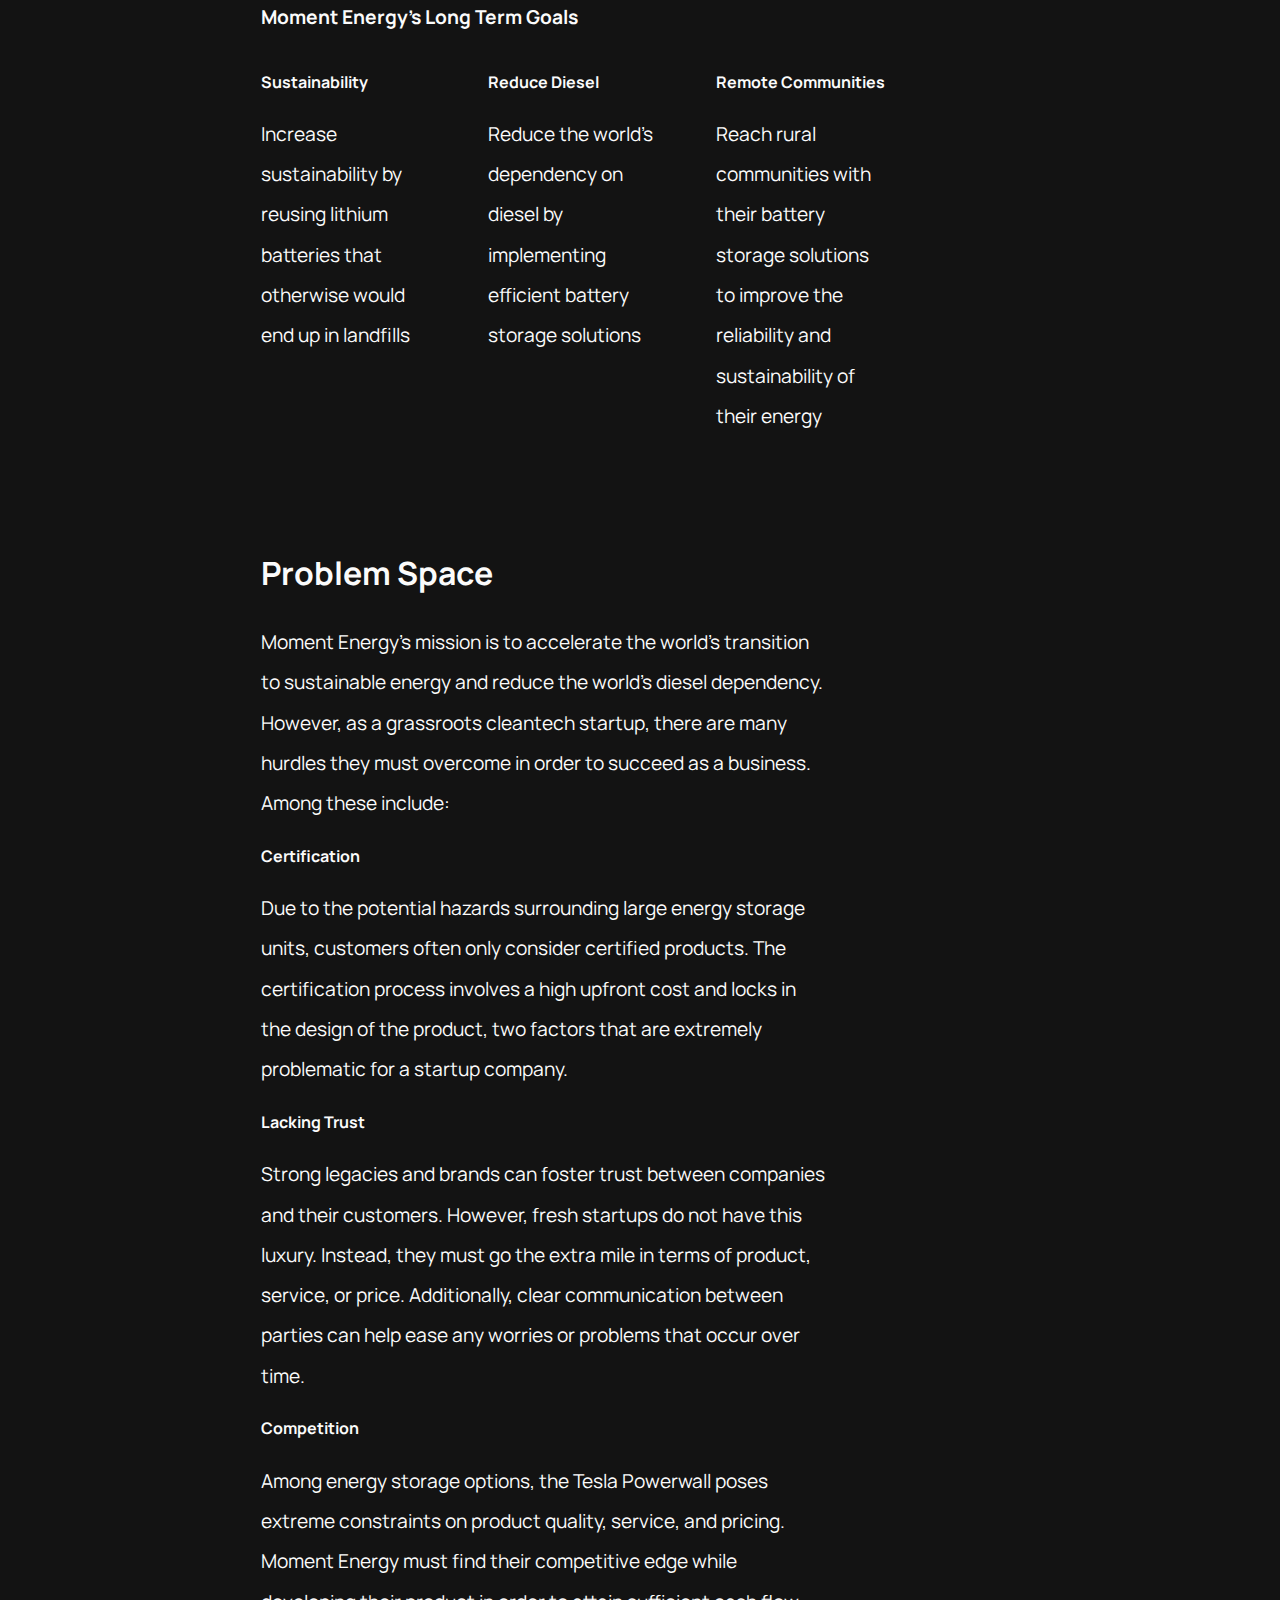
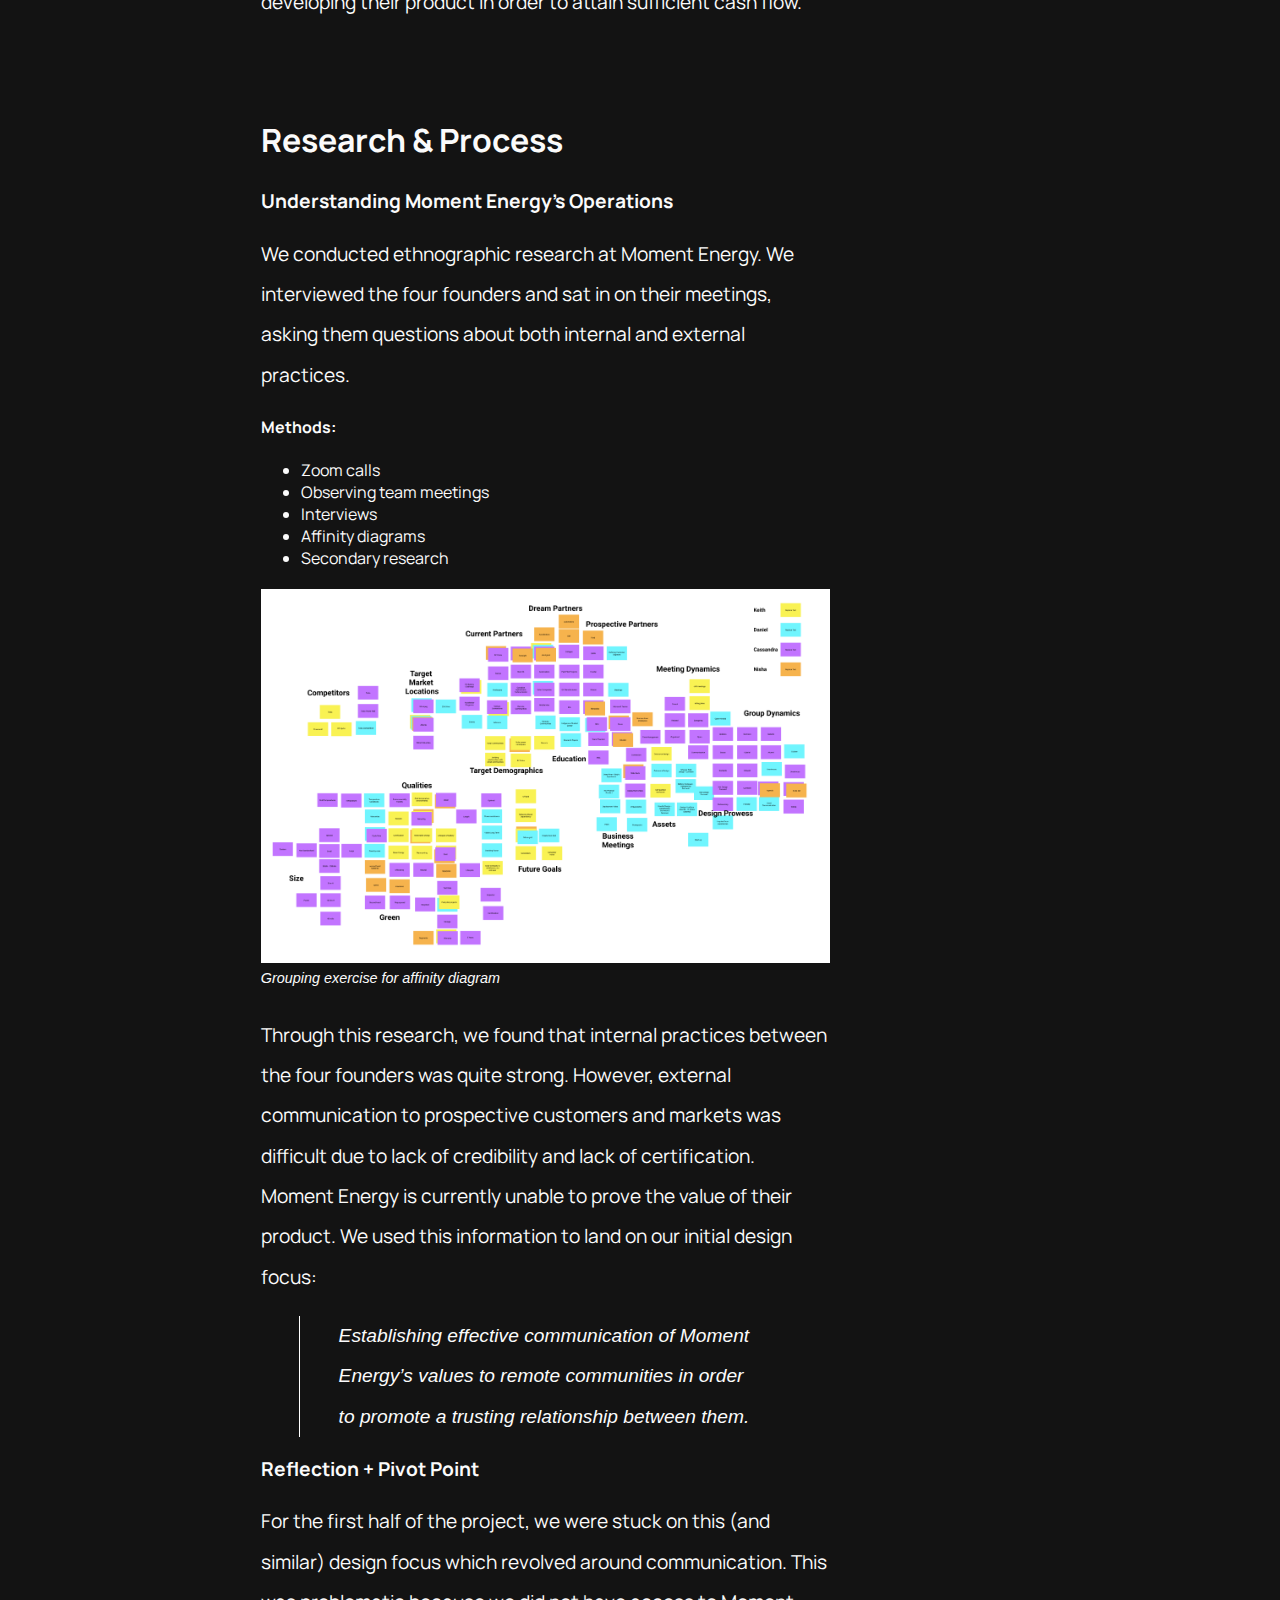
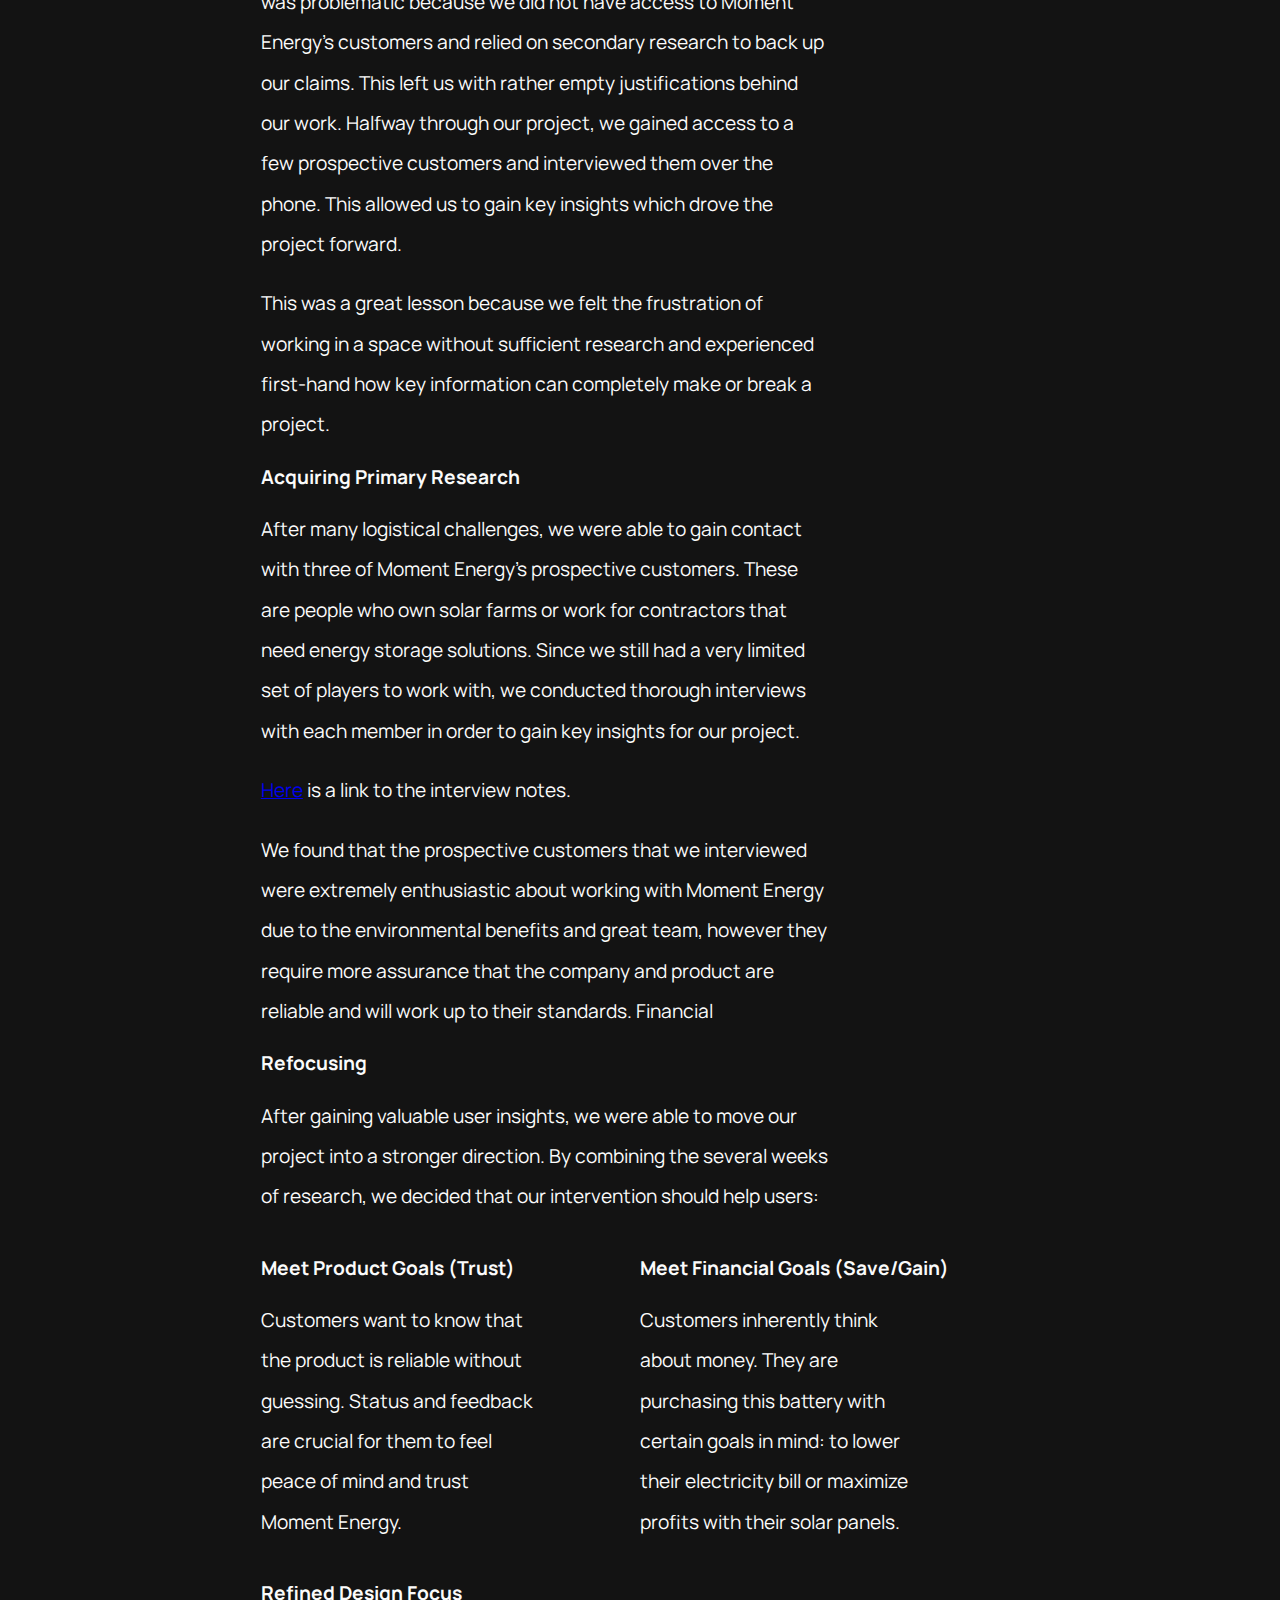
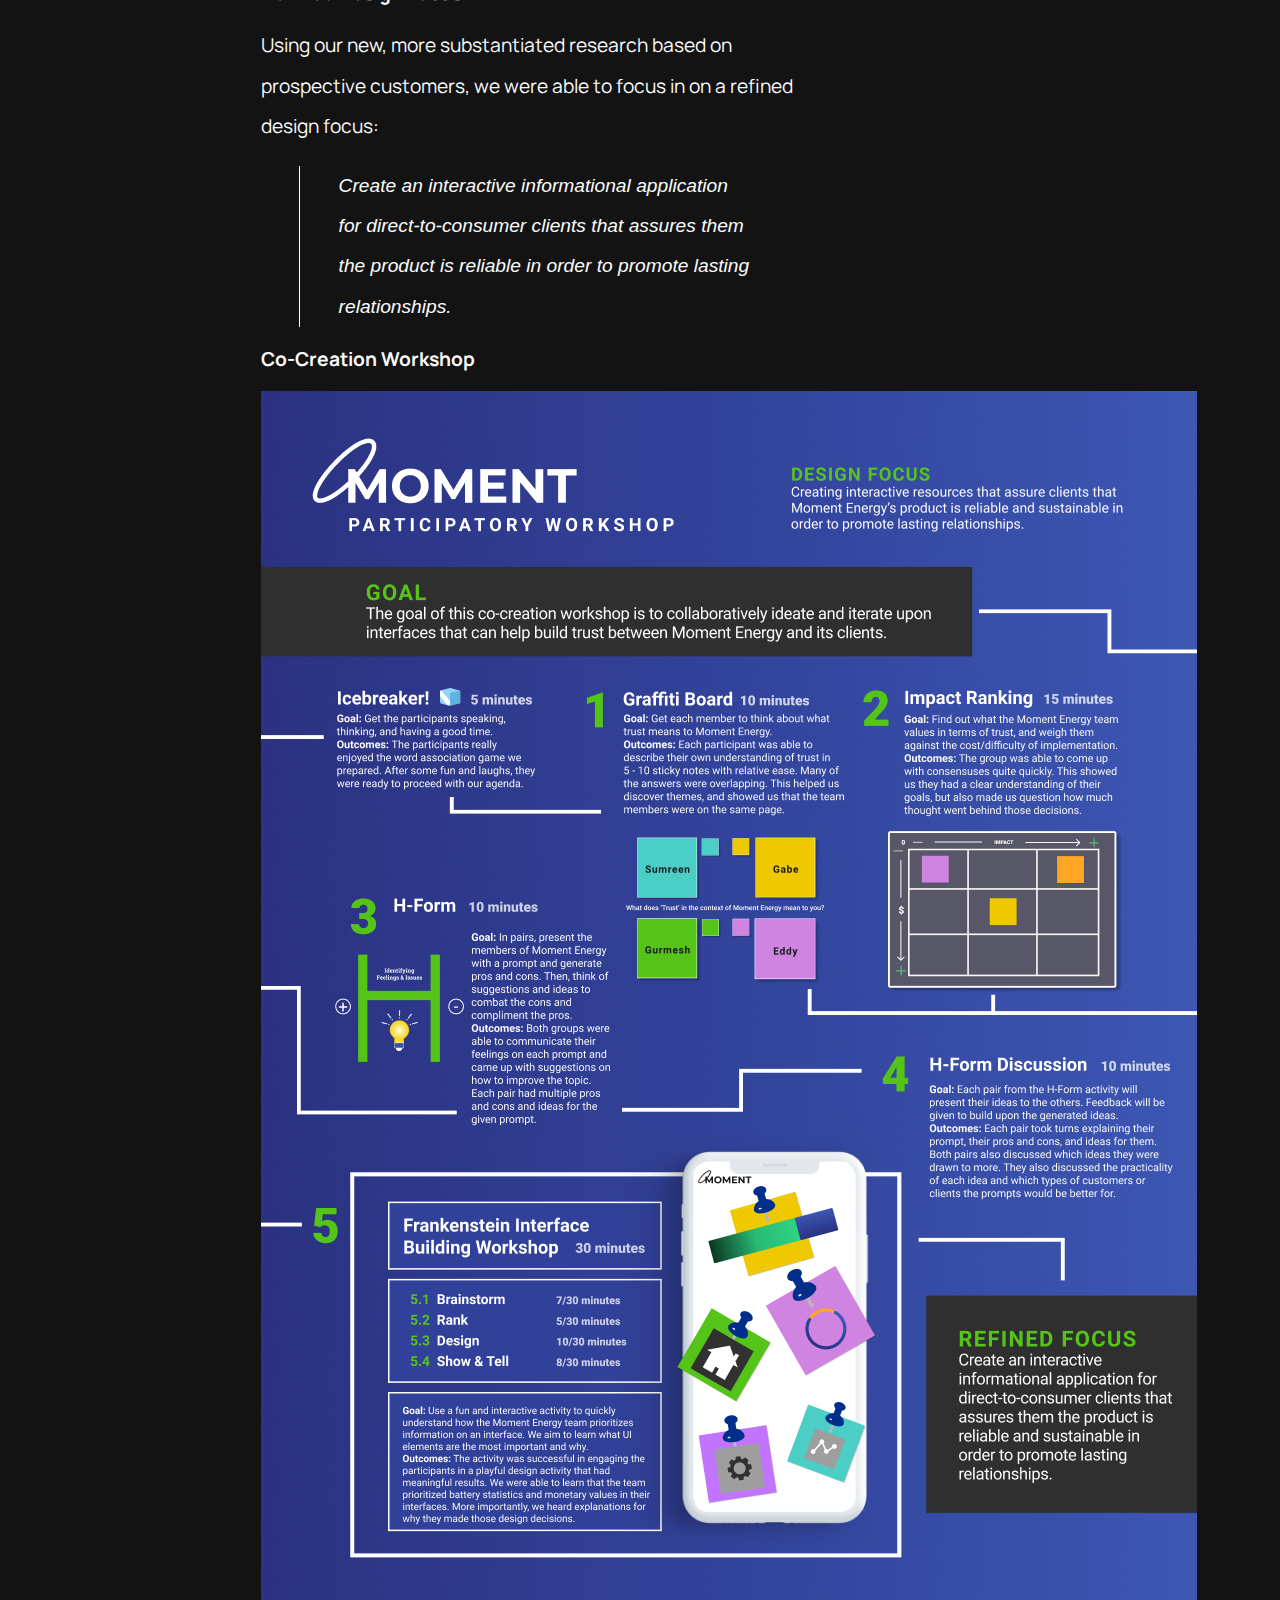
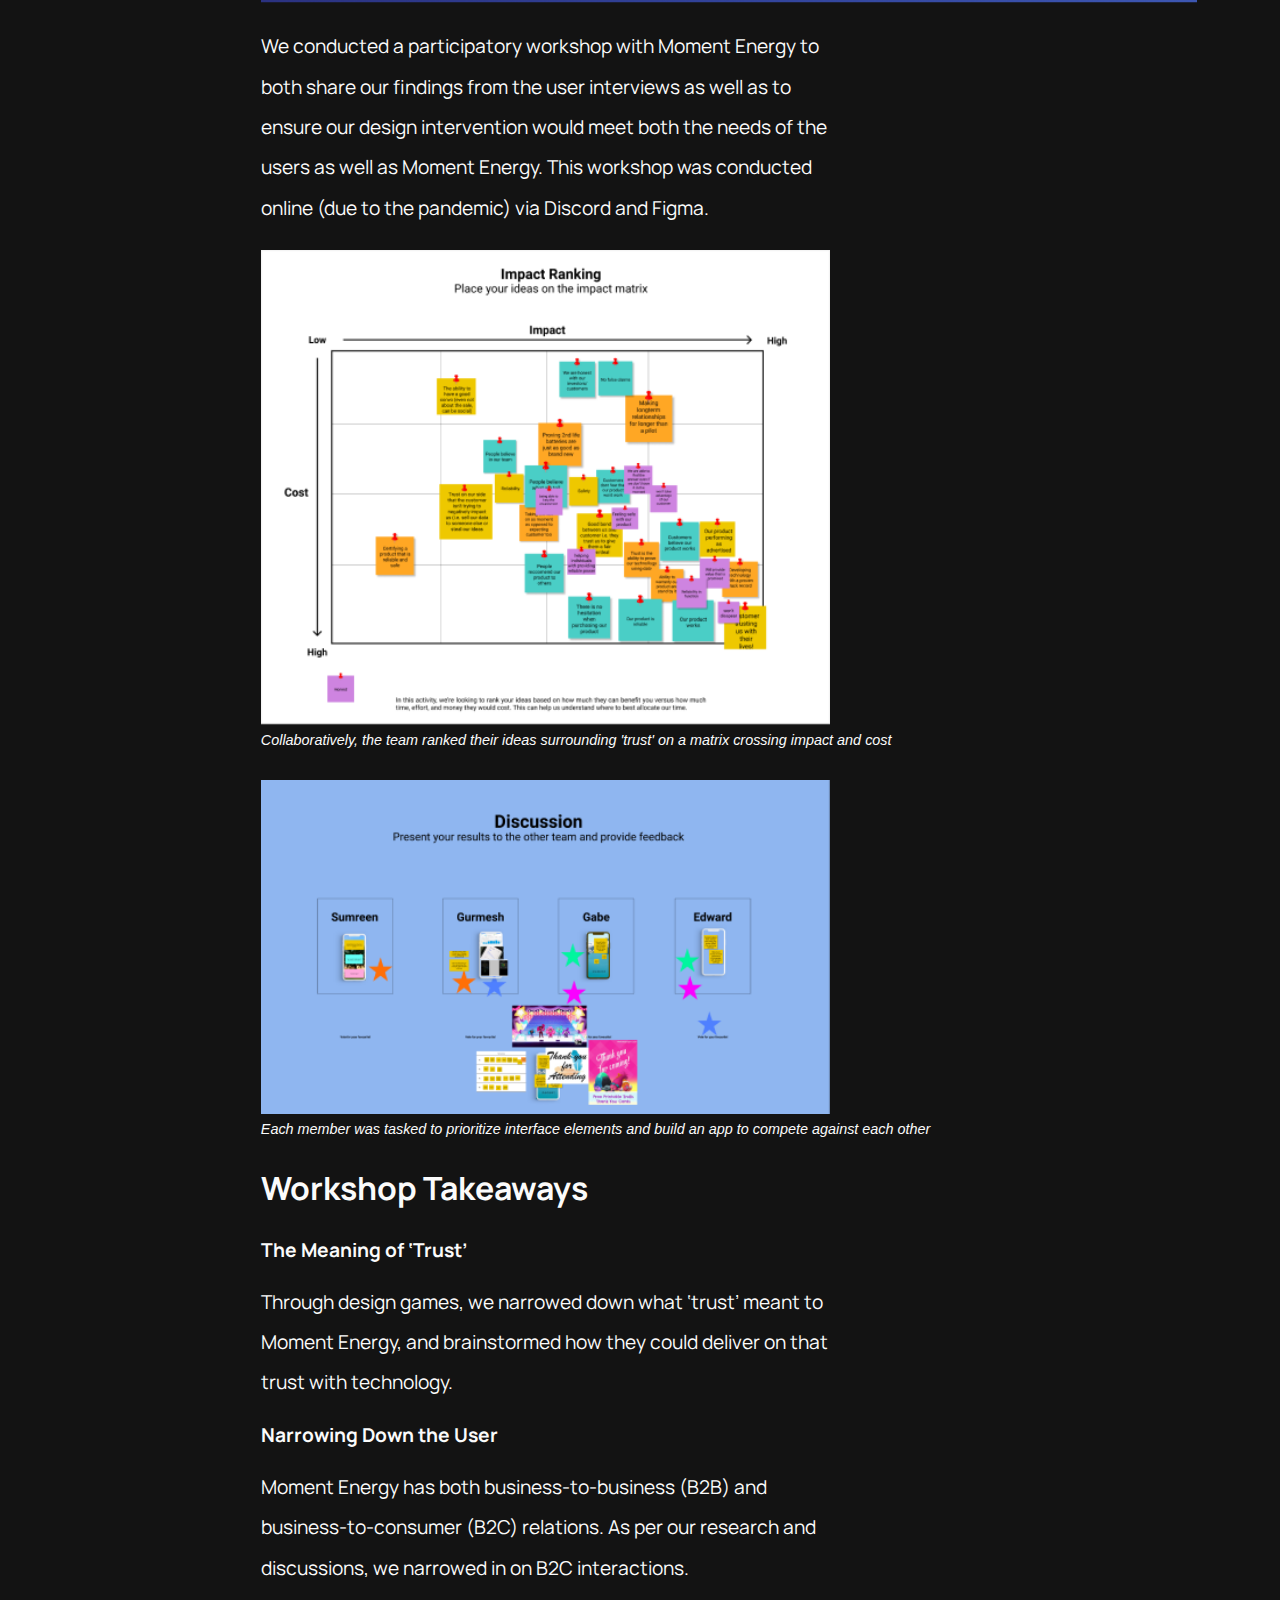
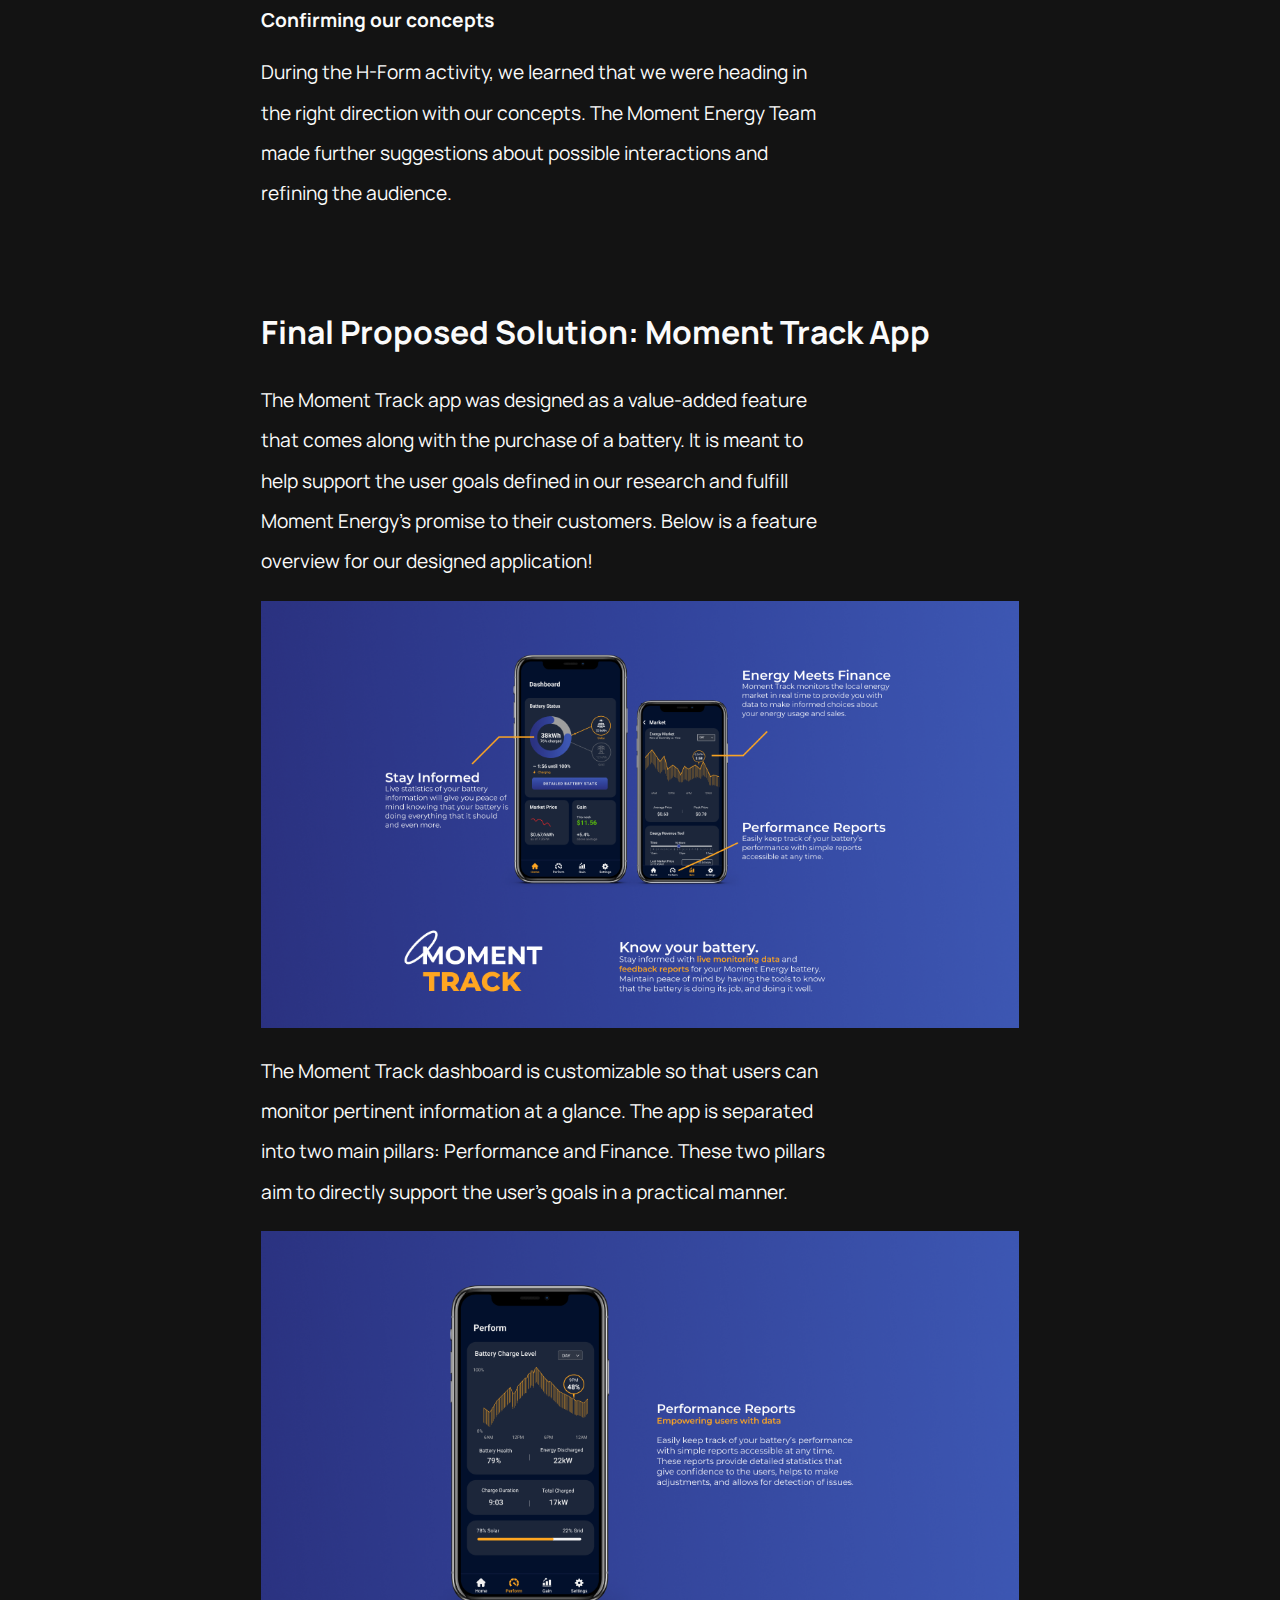
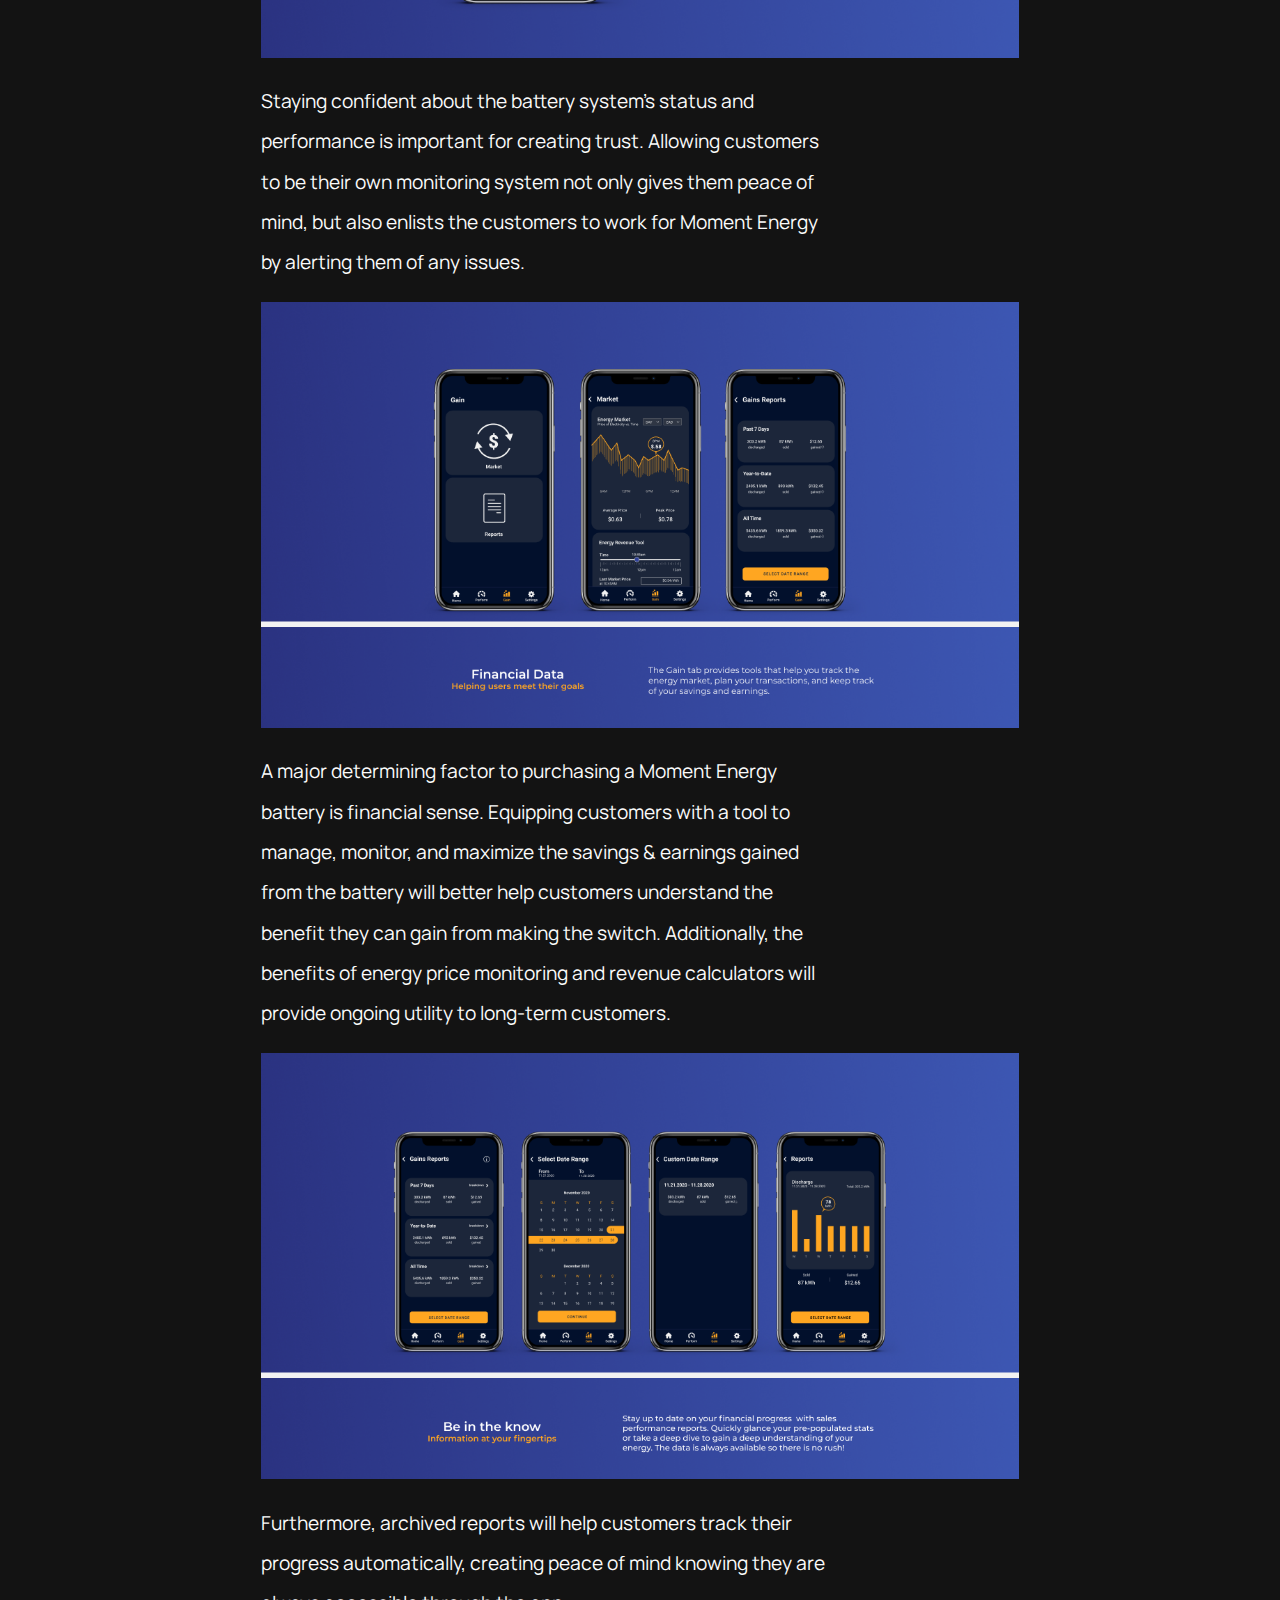
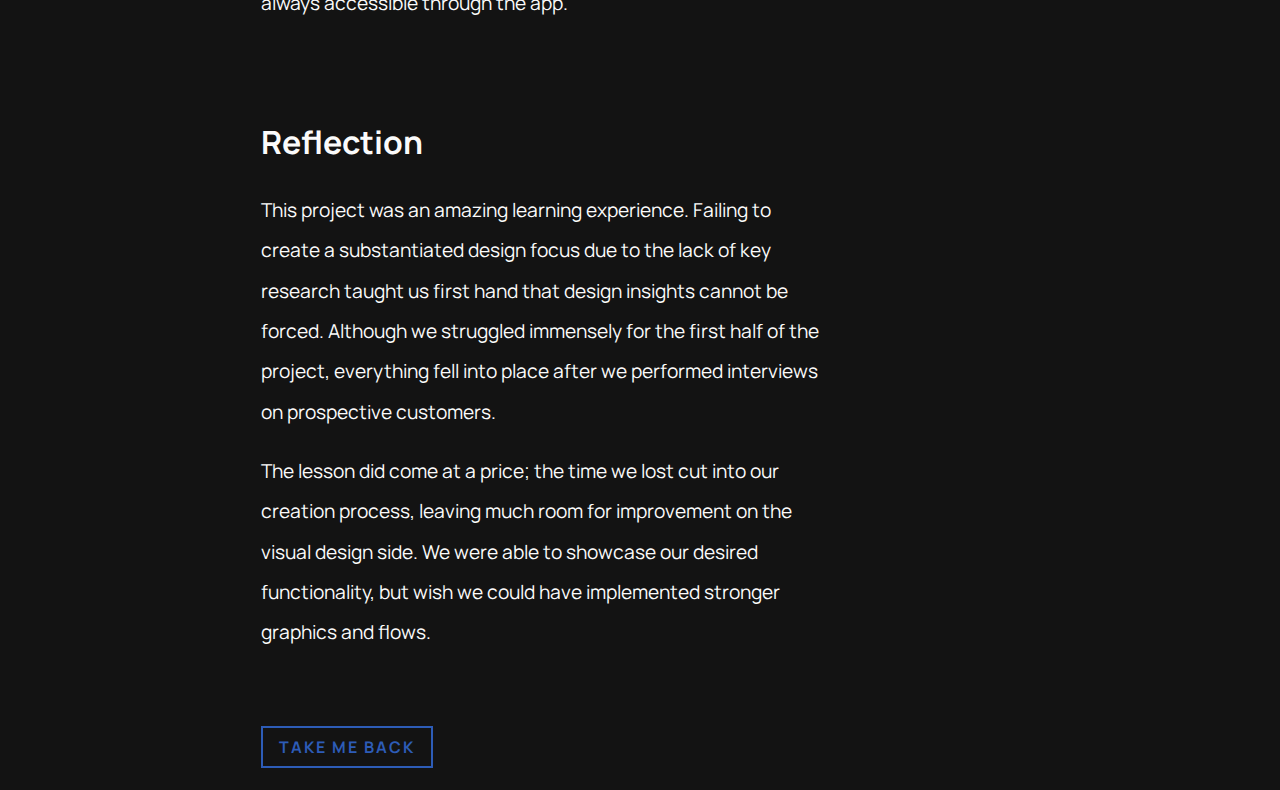
==== commit 1ec1c89a: "update" ====
--- a/moment-track.html
+++ b/moment-track.html
@@ -45,10 +45,10 @@
 			<div class="border75 casestudy_subcontent_block">
 			<ul class="project_scope_list">
 				<li><span class="bold">Project Context:</span> SFU IAT333 Final Project</li>
-				<li><span class="bold">Project Advisors:</span> Mirjana Prpa, Xiao Zhang</li>
+				<li><span class="bold">Project Advisors:</span> <a class="link_people" href="https://www.linkedin.com/in/mirjanaprpa/">Mirjana Prpa</a>, <a class="link_people" href="http://iat-eds.dcr.sfu.ca/?eds_person=xiao-zhang">Xiao Zhang</a></li>
 				<li><span class="bold">Project Duration:</span> 12 weeks</li>
 				<li><span class="bold">Tools:</span> Figma</li>
-				<li><span class="bold">Collaborators:</span> Daniel Shi, Cassandra Graves, Nisha Perera</li>
+				<li><span class="bold">Collaborators:</span> <a class="link_people" href="https://www.danielxshi.com/">Daniel Shi</a>, <a class="link_people" href="https://cassandragraves3.wixsite.com/cgportfolio">Cassandra Graves</a>, <a class="link_people" href="https://www.nishaperera.com/about">Nisha Perera</a></li>
 				<li><span class="bold">Role:</span> Project Lead, UX Design, UX Research, Content Strategy </li>
 			</ul>
 			</div>
@@ -242,8 +242,15 @@
 				We conducted a participatory workshop with Moment Energy to both share our findings from the user interviews as well as to ensure our design intervention would meet both the needs of the users as well as Moment Energy. This workshop was conducted online (due to the pandemic) via Discord and Figma. 
 			</p>
 			
+			<img src="img/casestudy/moment/impact_ranking.png" class="casestudy_image">
+			<figcaption>Collaboratively, the team ranked their ideas surrounding 'trust' on a matrix crossing impact and cost </figcaption>
+
+			
 			<img src="img/casestudy/moment/interface_building.png" class="casestudy_image">
-			<img src="img/casestudy/moment/impact_ranking.png" class="casestudy_image">
+			<figcaption>Each member was tasked to prioritize interface elements and build an app to compete against each other </figcaption>
+			
+			
+			
 			
 			<h2 class="">
 				Workshop Takeaways
--- a/css/style.css
+++ b/css/style.css
@@ -4,7 +4,7 @@
 }
 
 h1, h2, h3, h4, p, li, q, figcaption {
-	color: white;
+	color: #FBFBFB;
 }
 
 .light {
@@ -121,6 +121,14 @@
 /* START LLNK STYLING */
 .link_colour {
 	color: #2D5CB7;
+}
+
+.link_people {
+	color: #FBFBFB;
+}
+
+.link_people:hover {
+	color: #2FC1FF;
 }
 
 .link_colour:hover, outtro_link:active {
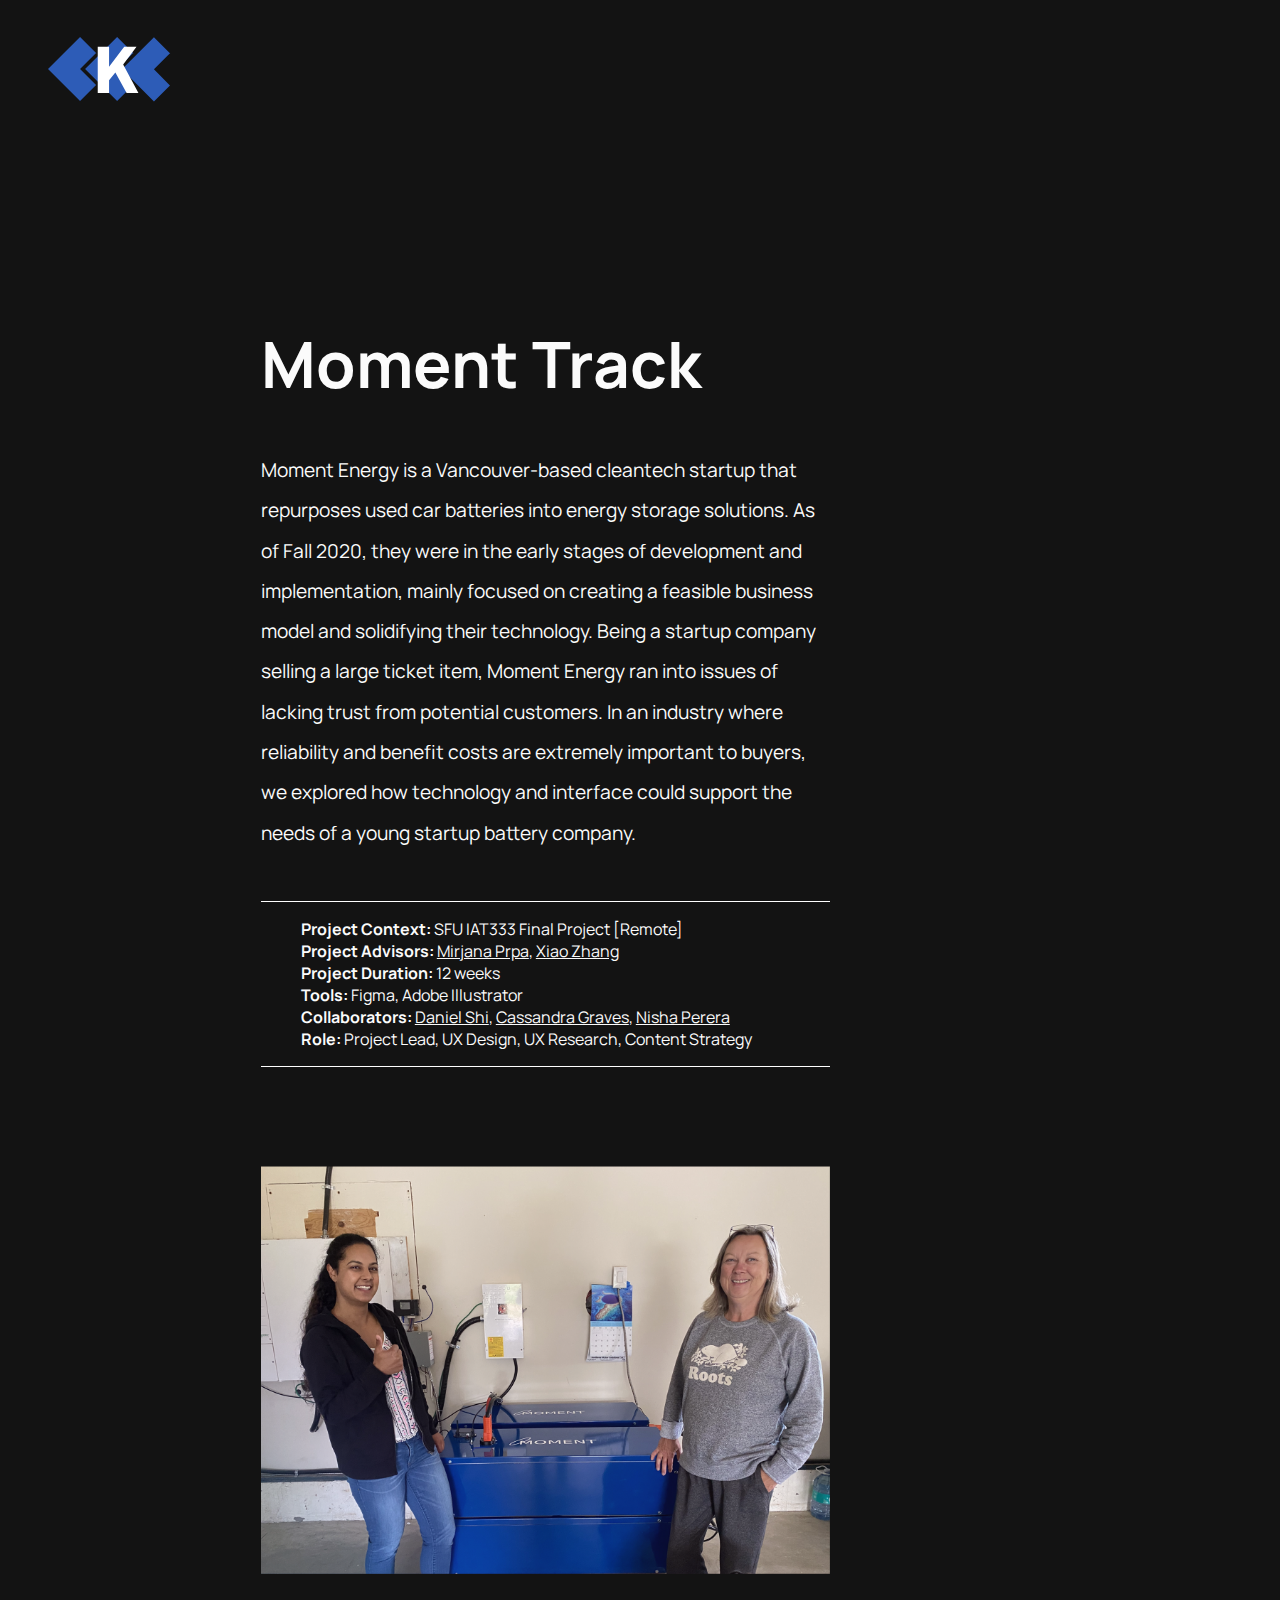
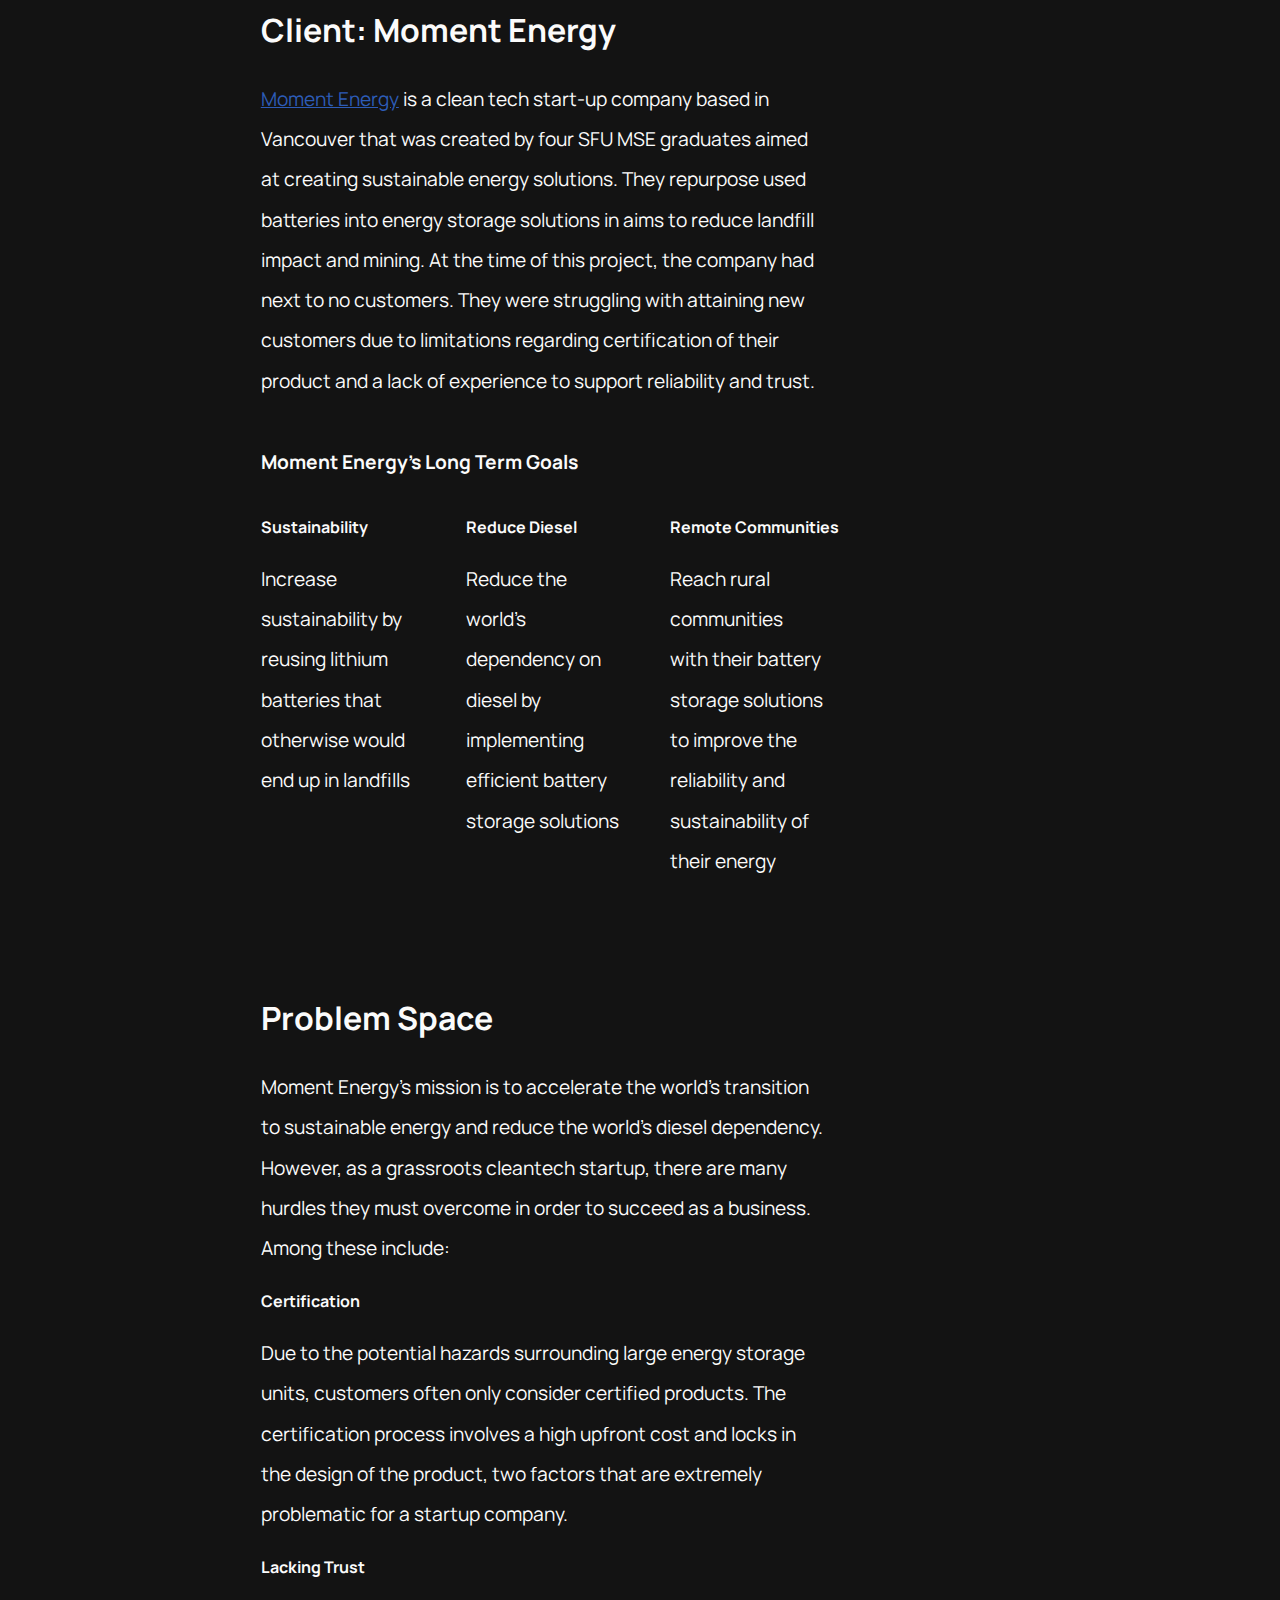
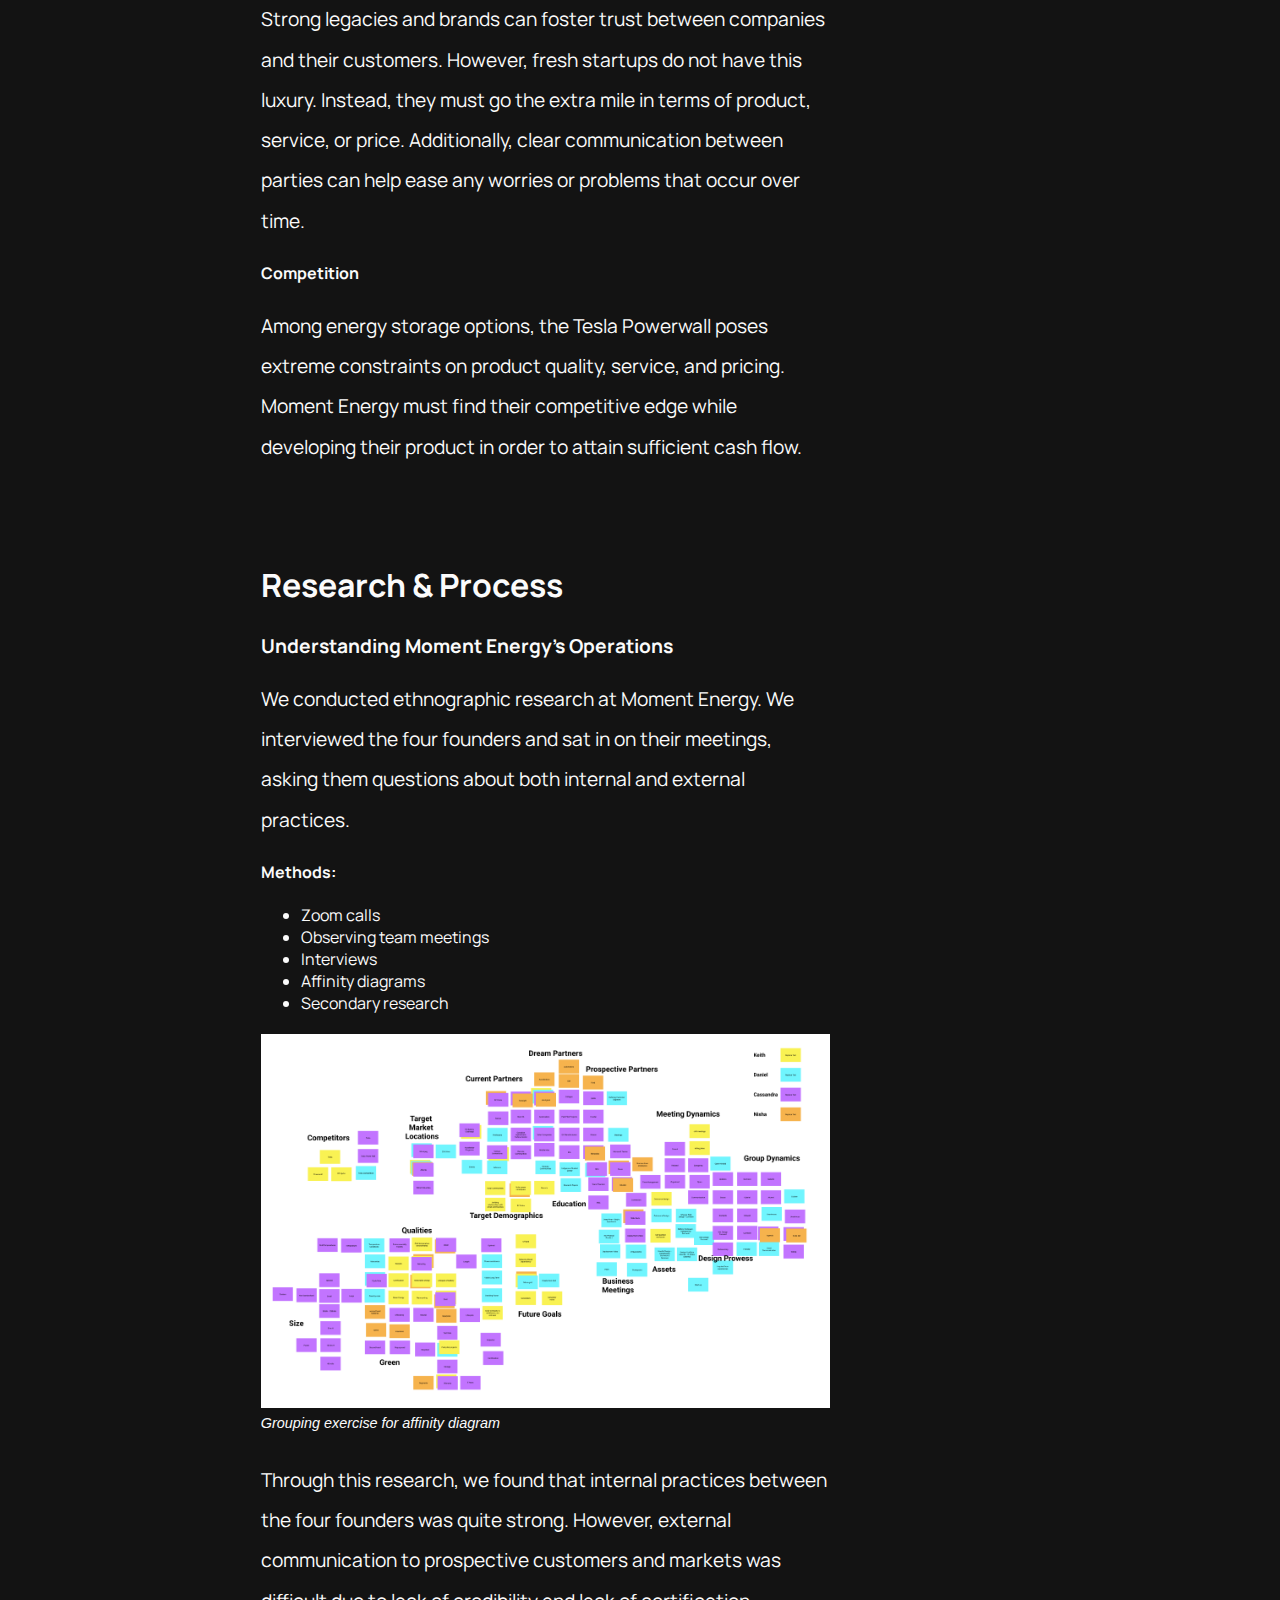
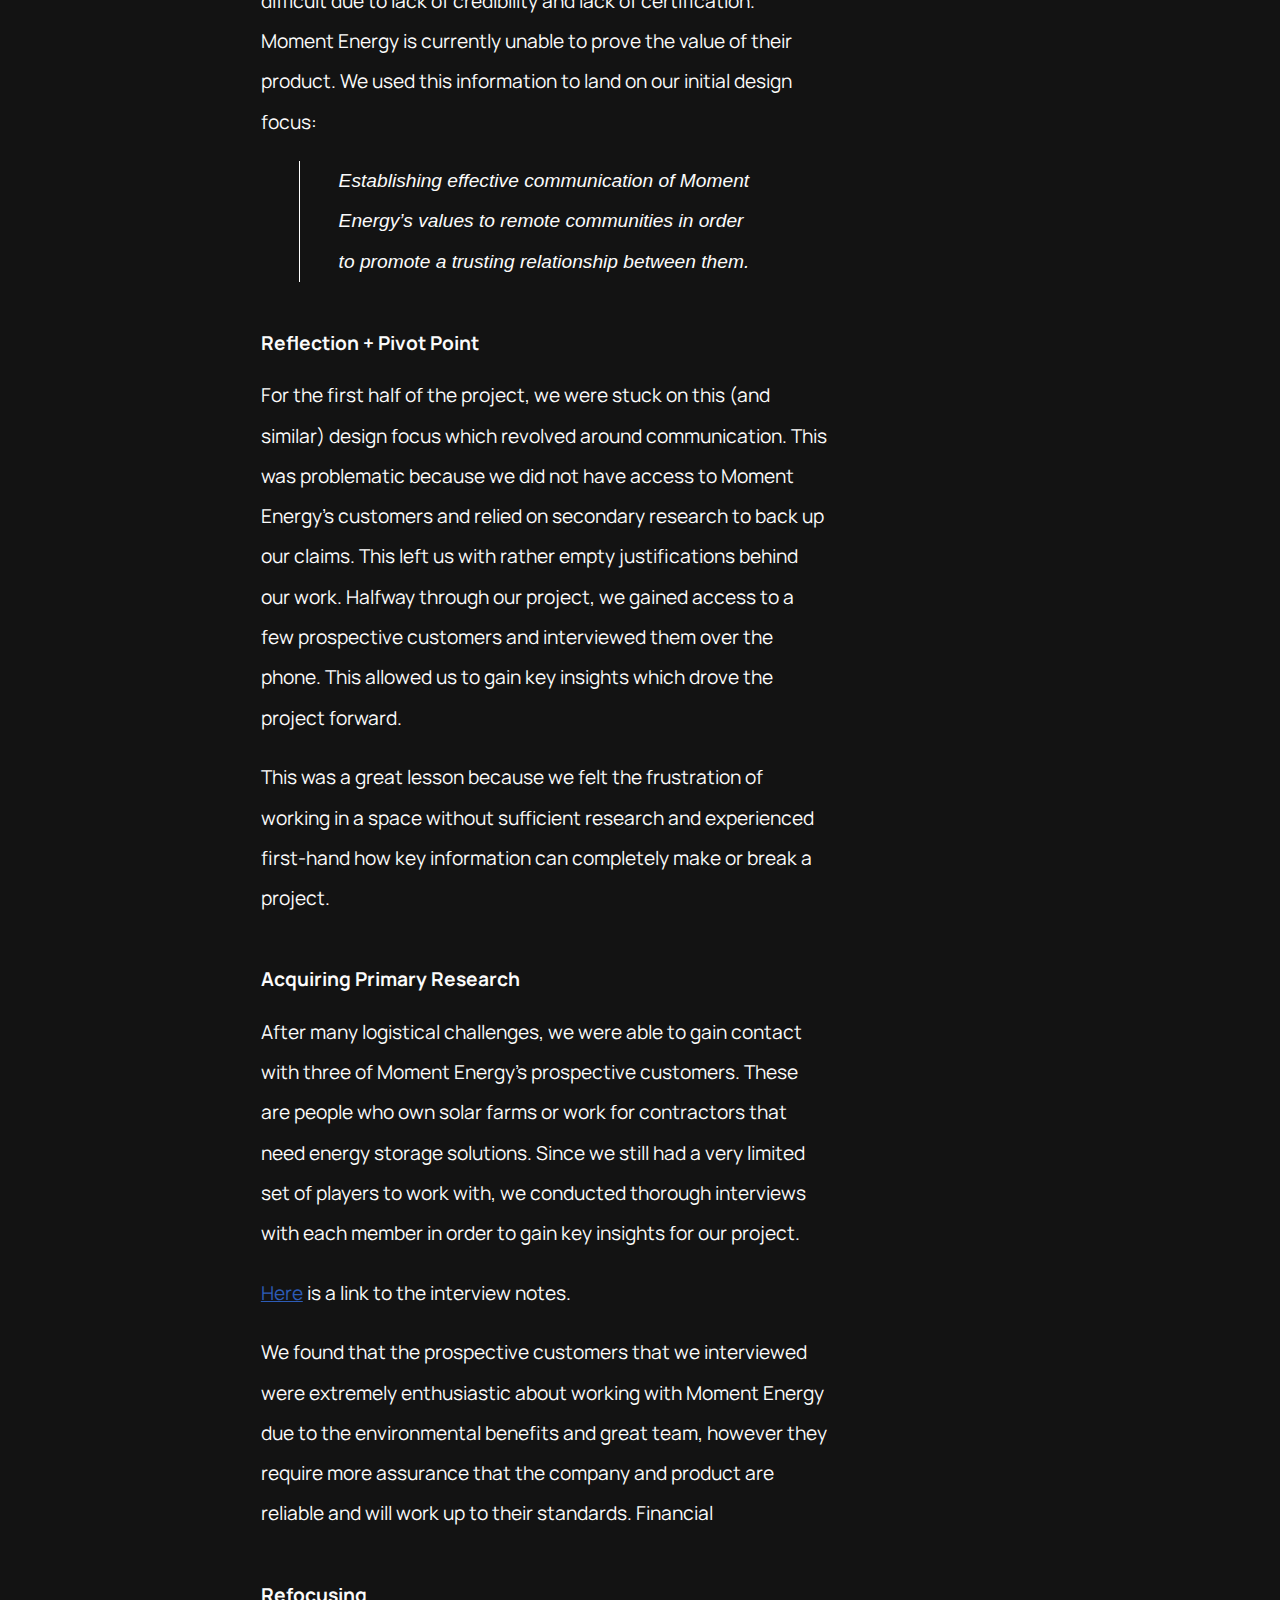
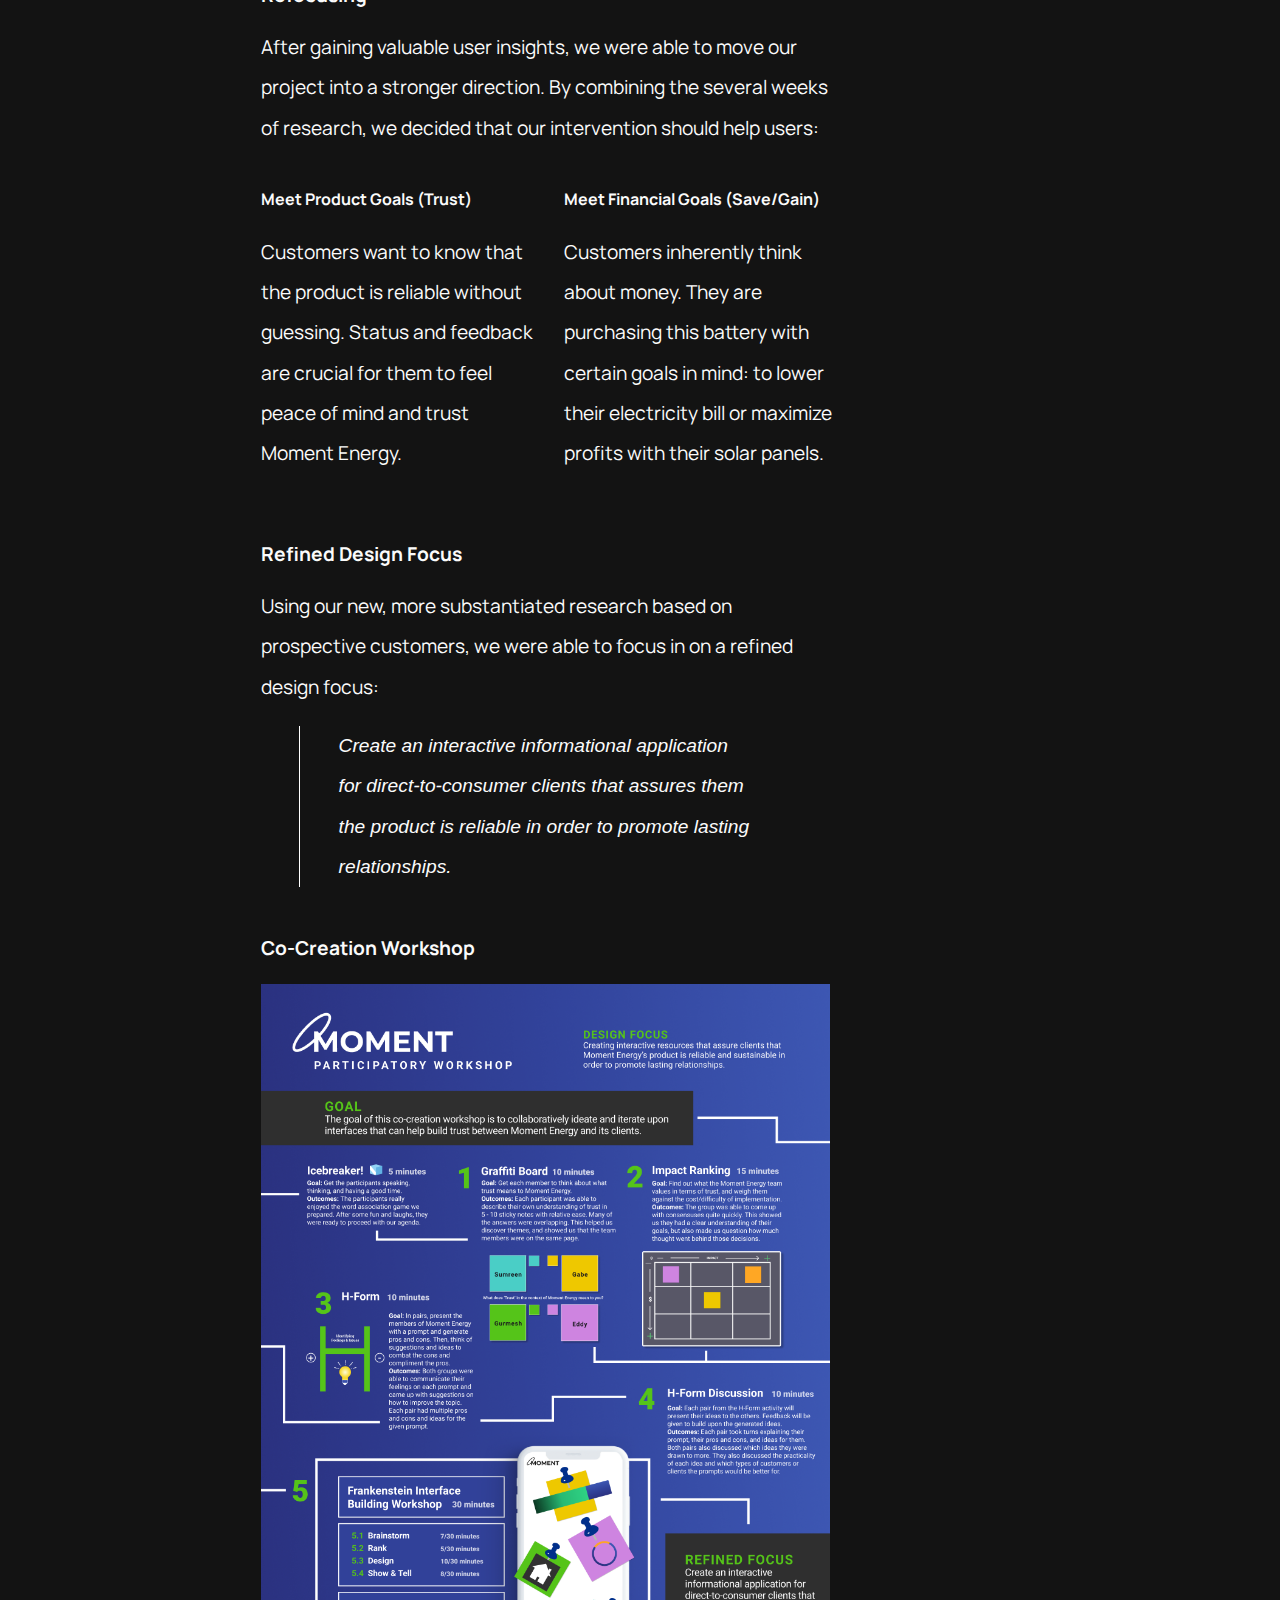
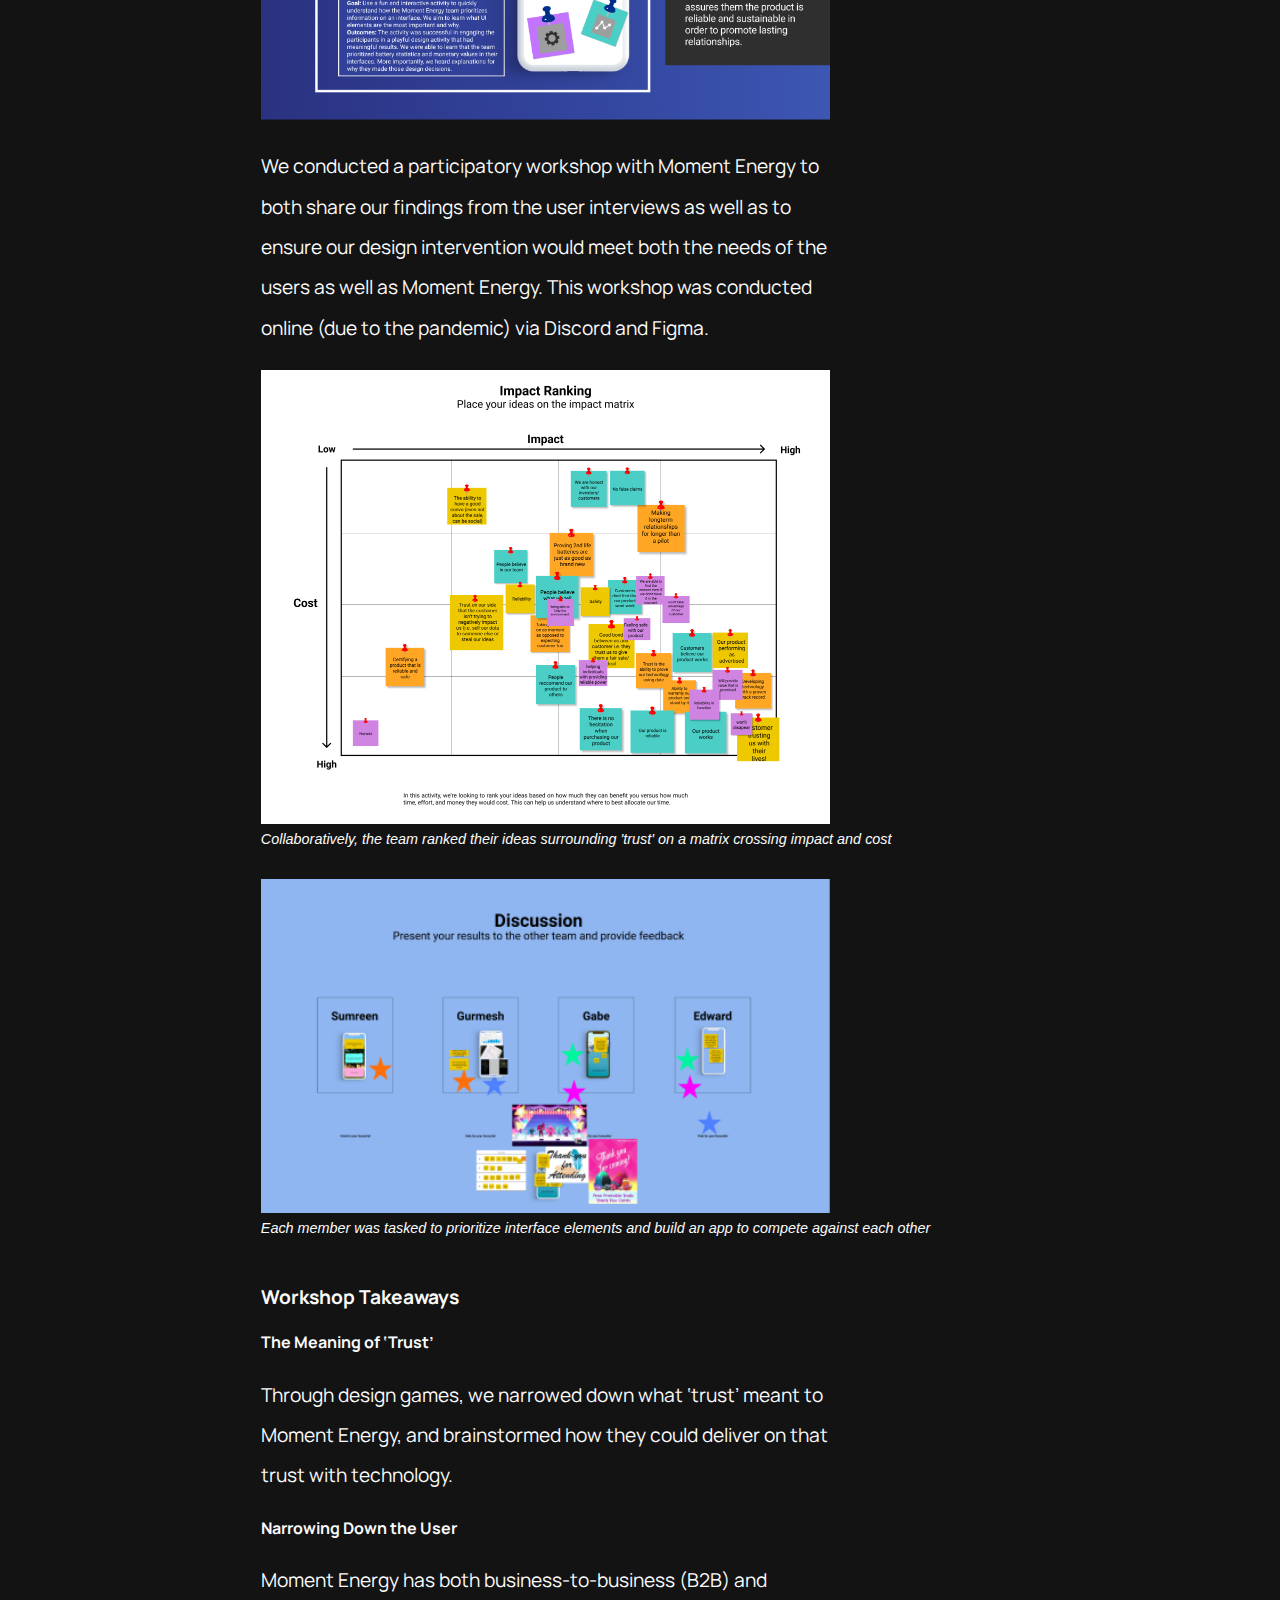
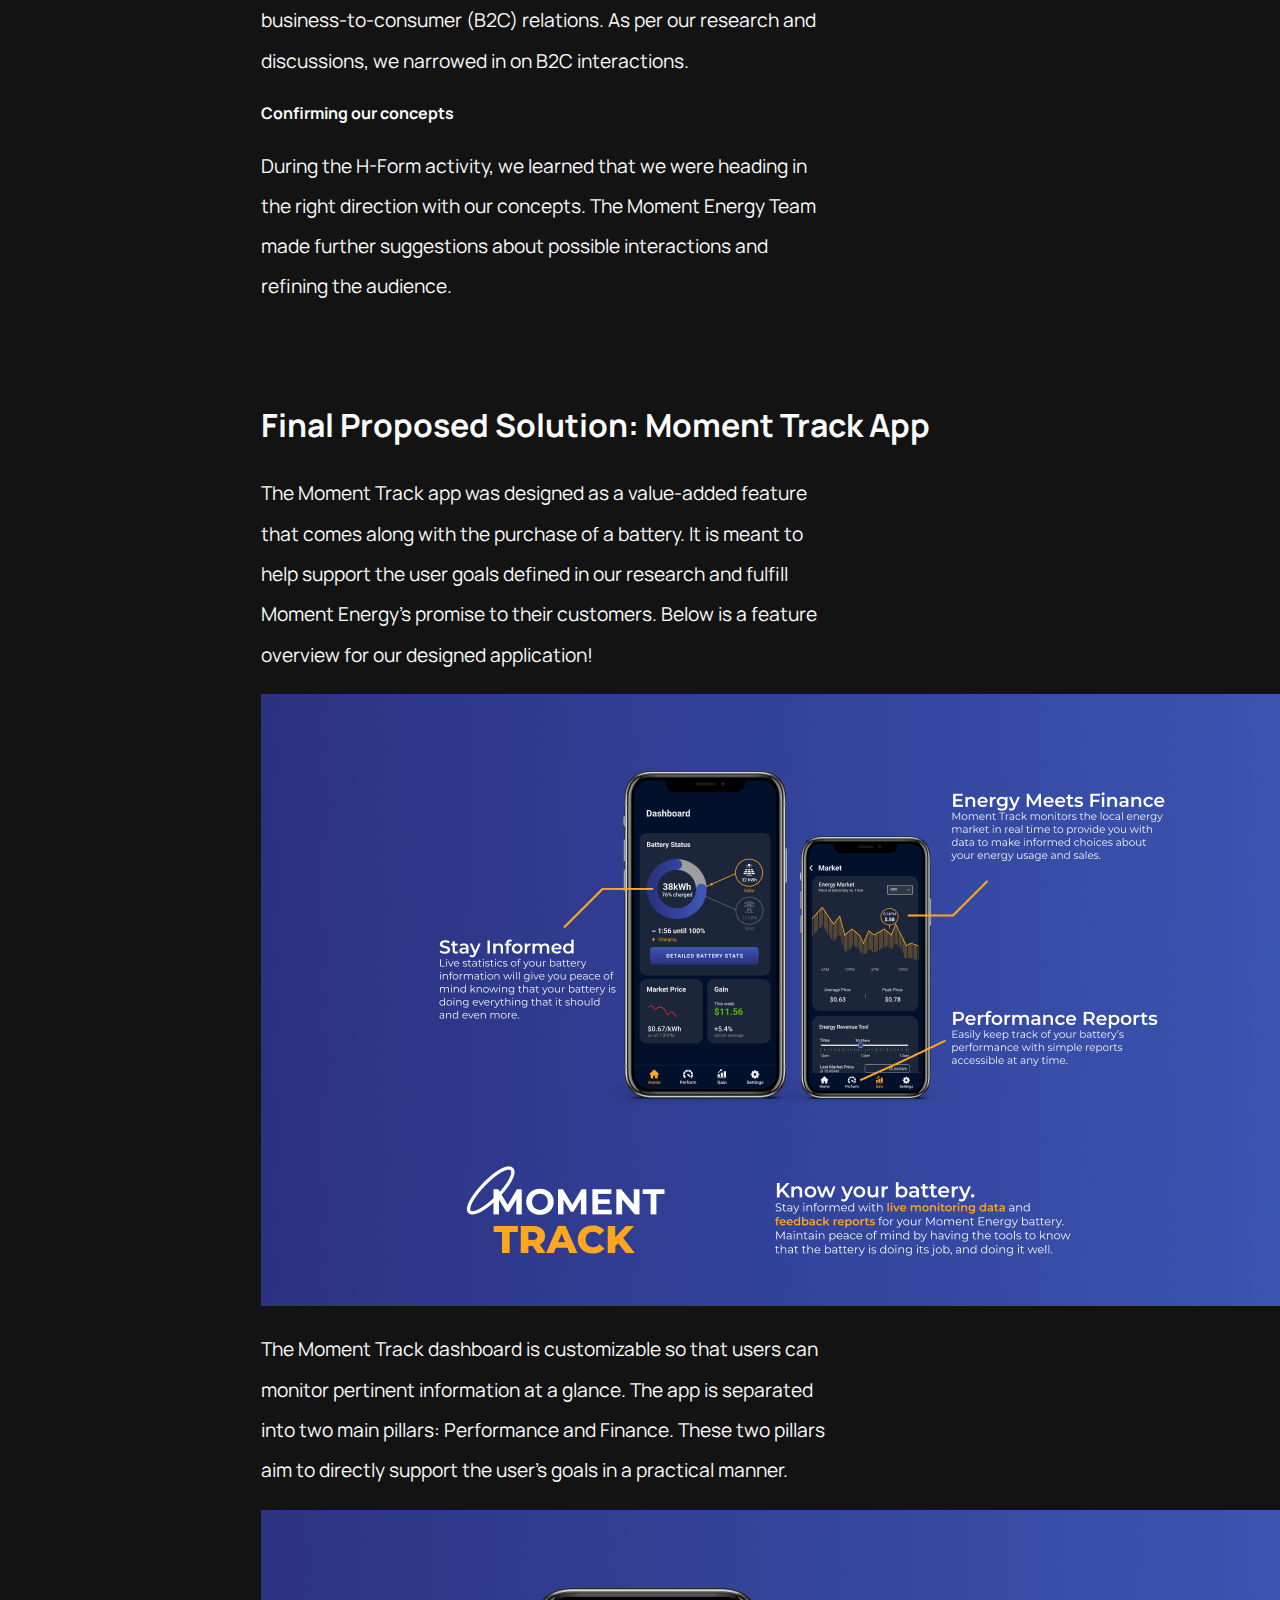
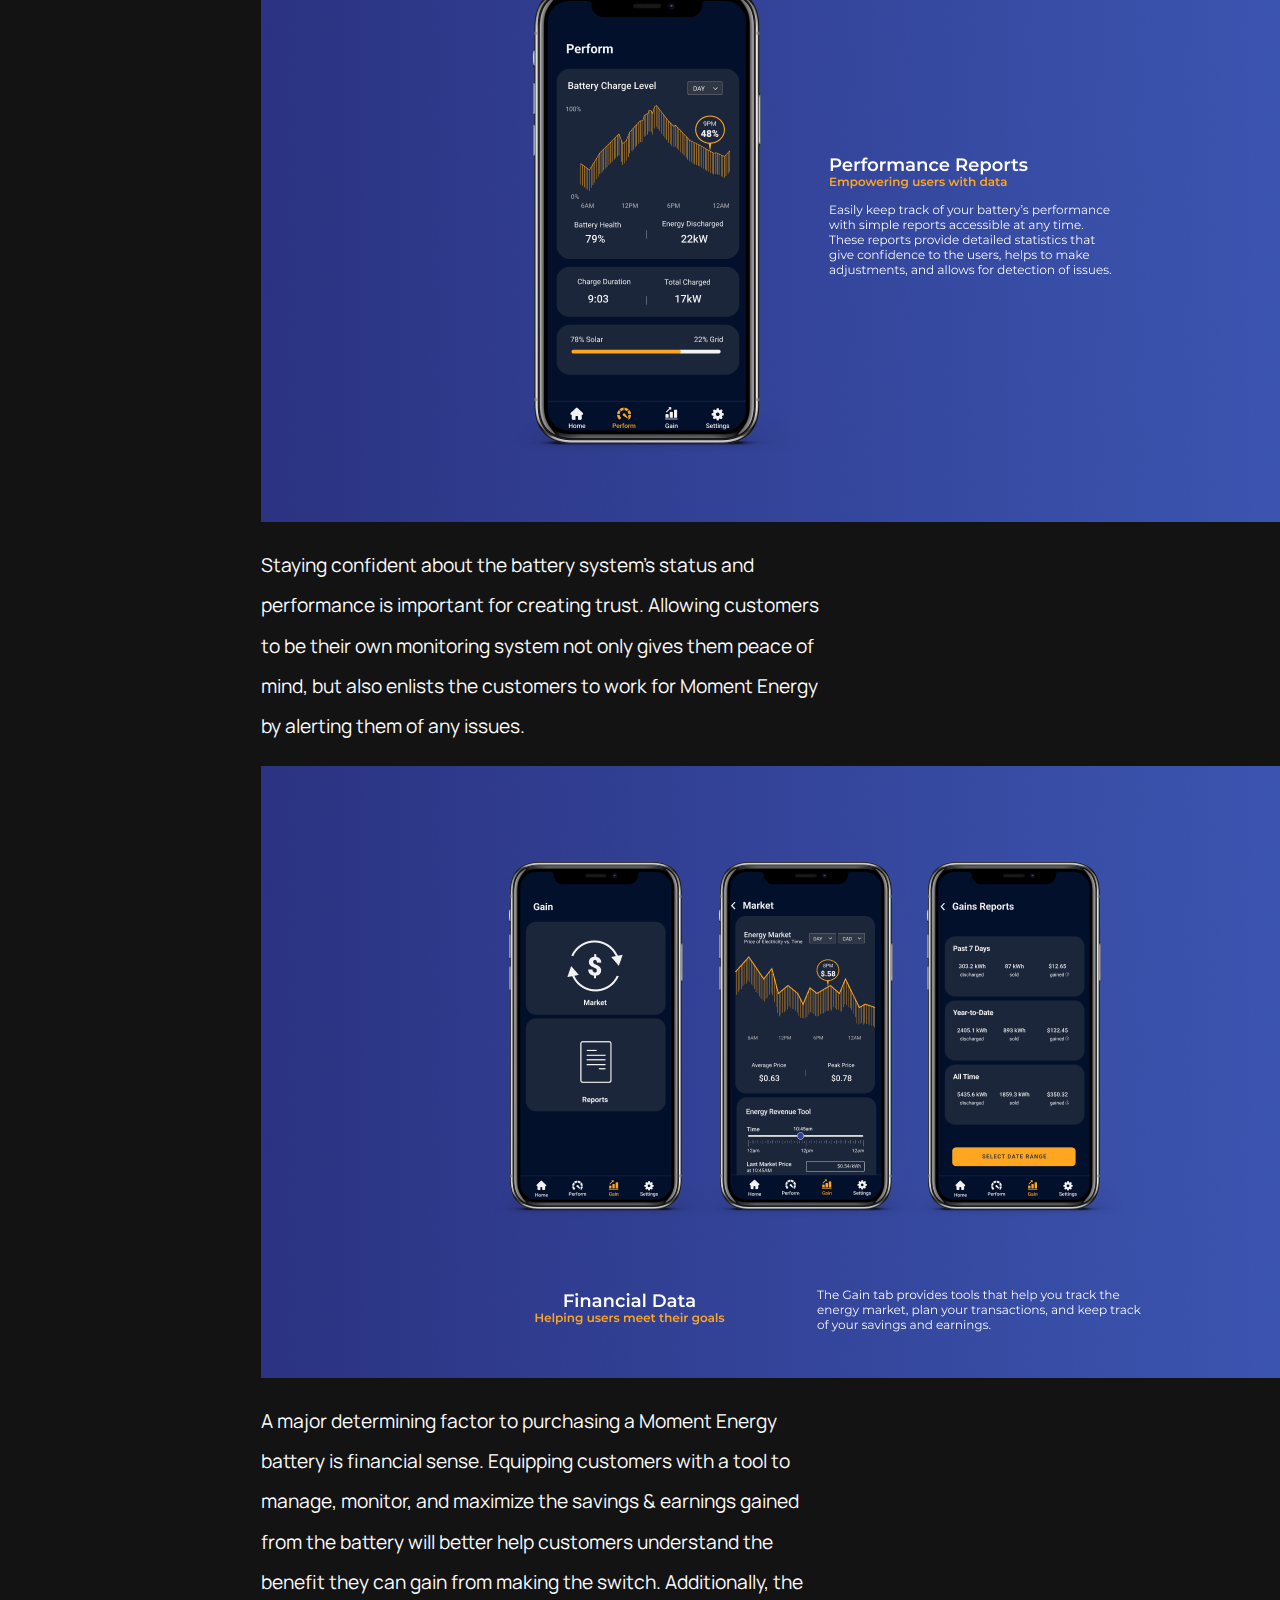
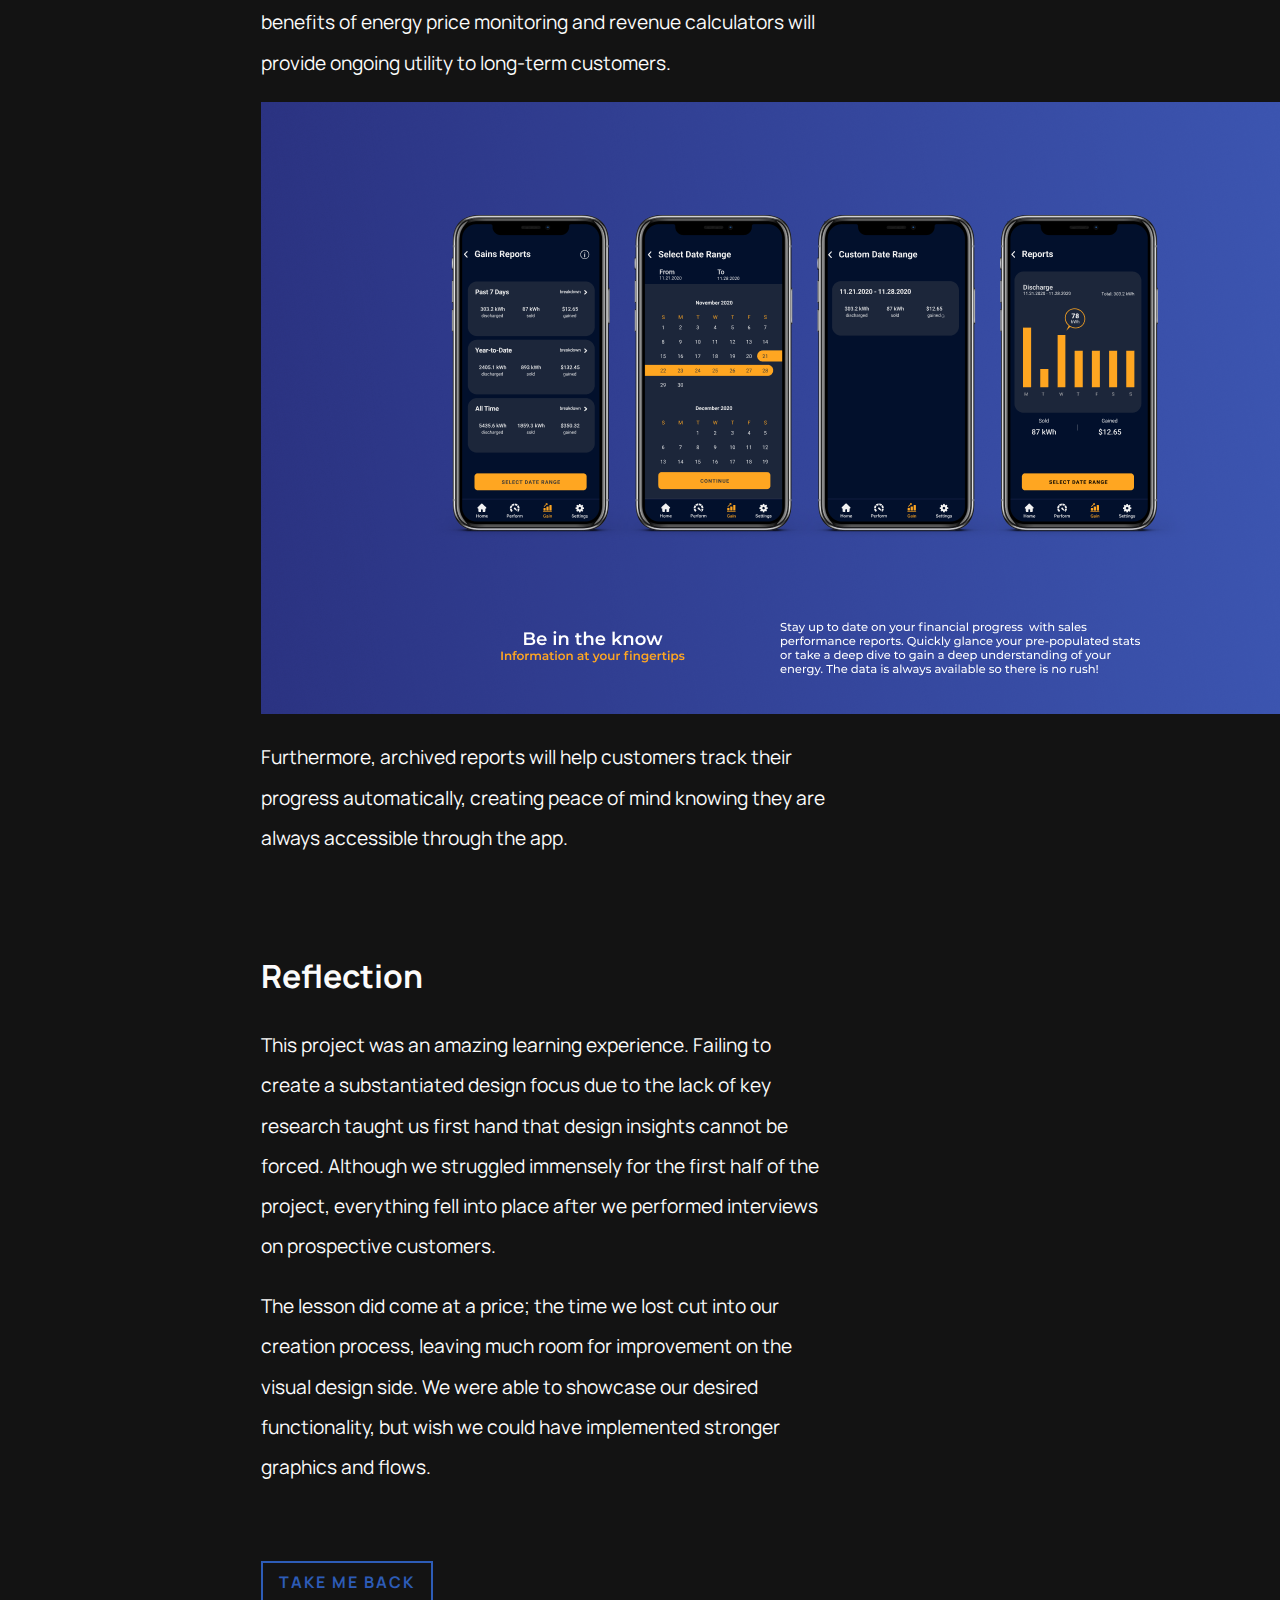
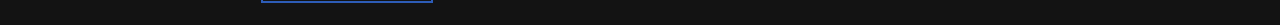
==== commit c5bda258: "update" ====
--- a/moment-track.html
+++ b/moment-track.html
@@ -41,13 +41,13 @@
 			<p id="casestudy_intro">
 				Moment Energy is a Vancouver-based cleantech startup that repurposes used car batteries into energy storage solutions. As of Fall 2020, they were in the early stages of development and implementation, mainly focused on creating a feasible business model and solidifying their technology. Being a startup company selling a large ticket item, Moment Energy ran into issues of lacking trust from potential customers. In an industry where reliability and benefit costs are extremely important to buyers, we explored how technology and interface could support the needs of a young startup battery company.
 			</p>
-			
+
 			<div class="border75 casestudy_subcontent_block">
 			<ul class="project_scope_list">
-				<li><span class="bold">Project Context:</span> SFU IAT333 Final Project</li>
+				<li><span class="bold">Project Context:</span> SFU IAT333 Final Project [Remote]</li>
 				<li><span class="bold">Project Advisors:</span> <a class="link_people" href="https://www.linkedin.com/in/mirjanaprpa/">Mirjana Prpa</a>, <a class="link_people" href="http://iat-eds.dcr.sfu.ca/?eds_person=xiao-zhang">Xiao Zhang</a></li>
 				<li><span class="bold">Project Duration:</span> 12 weeks</li>
-				<li><span class="bold">Tools:</span> Figma</li>
+				<li><span class="bold">Tools:</span> Figma, Adobe Illustrator</li>
 				<li><span class="bold">Collaborators:</span> <a class="link_people" href="https://www.danielxshi.com/">Daniel Shi</a>, <a class="link_people" href="https://cassandragraves3.wixsite.com/cgportfolio">Cassandra Graves</a>, <a class="link_people" href="https://www.nishaperera.com/about">Nisha Perera</a></li>
 				<li><span class="bold">Role:</span> Project Lead, UX Design, UX Research, Content Strategy </li>
 			</ul>
@@ -58,6 +58,7 @@
 		</div>
 
 		<div class="casestudy_content_block">
+			<img src="img/casestudy/moment/moment_battery.png" class="casestudy_image">
 			<h2 class="">
 				Client: Moment Energy
 			</h2>
@@ -163,119 +164,114 @@
 				Establishing effective communication of Moment Energy’s values to remote communities in order to promote a trusting relationship between them.
 			</p>
 
-			
-			<h3 class="">
-				Reflection + Pivot Point
-			</h3>
-			
-			<p class="casestudy_bodytext">
-				For the first half of the project, we were stuck on this (and similar) design focus which revolved around communication. This was problematic because we did not have access to Moment Energy’s customers and relied on secondary research to back up our claims. This left us with rather empty justifications behind our work. Halfway through our project, we gained access to a few prospective customers and interviewed them over the phone. This allowed us to gain key insights which drove the project forward.
-
-			</p>
-			
-			<p class="casestudy_bodytext">
-				This was a great lesson because we felt the frustration of working in a space without sufficient research and experienced first-hand how key information can completely make or break a project.
-			</p>
-
-			<h3 class="">
-				Acquiring Primary Research
-			</h3>
-			
-			<p class="casestudy_bodytext">
-				After many logistical challenges, we were able to gain contact with three of Moment Energy’s prospective customers. These are people who own solar farms or work for contractors that need energy storage solutions. Since we still had a very limited set of players to work with, we conducted thorough interviews with each member in order to gain key insights for our project.
-			</p>
-			<p class="casestudy_bodytext">
-				<a href="https://docs.google.com/document/d/1wqOk0I2CAcIpUFdt23IHFOVjpYPzJL-gU3z2i7DLkgY/edit?usp=sharing">Here</a> is a link to the interview notes.
-			</p>
-			
-			<p class="casestudy_bodytext">
-				We found that the prospective customers that we interviewed were extremely enthusiastic about working with Moment Energy due to the environmental benefits and great team, however they require more assurance that the company and product are reliable and will work up to their standards. Financial 
-			</p>
-			
-			
-			<h3 class="">
-				Refocusing
-			</h3>
-			
-			<p class="casestudy_bodytext">
-				After gaining valuable user insights, we were able to move our project into a stronger direction. By combining the several weeks of research, we decided that our intervention should help users:			
-			</p>
-			
-			<div class="row">
-			  <div class="column2">
-				<h3>
-					Meet Product Goals (Trust)
-				</h3>
-				<p class="casestudy_bodytext">
-					Customers want to know that the product is reliable without guessing. Status and feedback are crucial for them to feel peace of mind and trust Moment Energy.
-				</p>
-			  </div>
-			  <div class="column2">
-				<h3>
-					Meet Financial Goals (Save/Gain)
-				</h3>
-				<p class="casestudy_bodytext">
-					Customers inherently think about money. They are purchasing this battery with certain goals in mind: to lower their electricity bill or maximize profits with their solar panels.
-				</p>
-			  </div>
-			</div>
-			
-			<h3 class="">
-				Refined Design Focus
-			</h3>
-			
-			<p class="casestudy_bodytext">
-				Using our new, more substantiated research based on prospective customers, we were able to focus in on a refined design focus: 
-			</p>
-			<p class="casestudy_quote">
-				Create an interactive informational application for direct-to-consumer clients that assures them the product is reliable in order to promote lasting relationships.		
-			</p>
-			
-			
-			<h3 class="">
-				Co-Creation Workshop
-			</h3>
-			
-			<img src="img/casestudy/moment/participatory_workshop.png" class="casestudy_image50">
-			
-			<p class="casestudy_bodytext">
-				We conducted a participatory workshop with Moment Energy to both share our findings from the user interviews as well as to ensure our design intervention would meet both the needs of the users as well as Moment Energy. This workshop was conducted online (due to the pandemic) via Discord and Figma. 
-			</p>
-			
-			<img src="img/casestudy/moment/impact_ranking.png" class="casestudy_image">
-			<figcaption>Collaboratively, the team ranked their ideas surrounding 'trust' on a matrix crossing impact and cost </figcaption>
-
-			
-			<img src="img/casestudy/moment/interface_building.png" class="casestudy_image">
-			<figcaption>Each member was tasked to prioritize interface elements and build an app to compete against each other </figcaption>
-			
-			
-			
-			
-			<h2 class="">
-				Workshop Takeaways
-			</h2>
-			
-			<h3 class="">
-				The Meaning of ‘Trust’
-			</h3>
-			<p class="casestudy_bodytext">
-				Through design games, we narrowed down what ‘trust’ meant to Moment Energy, and brainstormed how they could deliver on that trust with technology.
-			</p>
-			
-			<h3 class="">
-				Narrowing Down the User
-			</h3>
-			<p class="casestudy_bodytext">
-				Moment Energy has both business-to-business (B2B) and business-to-consumer (B2C) relations. As per our research and discussions, we narrowed in on B2C interactions.
-			</p>
-			
-			<h3 class="">
-				Confirming our concepts
-			</h3>
-			<p class="casestudy_bodytext">
-				During the H-Form activity, we learned that we were heading in the right direction with our concepts. The Moment Energy Team made further suggestions about possible interactions and refining the audience.			
-			</p>
+			<div class="casestudy_subcontent_block">
+				<h3 class="">
+					Reflection + Pivot Point
+				</h3>
+				<p class="casestudy_bodytext">
+					For the first half of the project, we were stuck on this (and similar) design focus which revolved around communication. This was problematic because we did not have access to Moment Energy’s customers and relied on secondary research to back up our claims. This left us with rather empty justifications behind our work. Halfway through our project, we gained access to a few prospective customers and interviewed them over the phone. This allowed us to gain key insights which drove the project forward.
+				</p>
+				<p class="casestudy_bodytext">
+					This was a great lesson because we felt the frustration of working in a space without sufficient research and experienced first-hand how key information can completely make or break a project.
+				</p>
+			</div>
+			
+			<div class="casestudy_subcontent_block">
+				<h3 class="">
+					Acquiring Primary Research
+				</h3>
+				<p class="casestudy_bodytext">
+					After many logistical challenges, we were able to gain contact with three of Moment Energy’s prospective customers. These are people who own solar farms or work for contractors that need energy storage solutions. Since we still had a very limited set of players to work with, we conducted thorough interviews with each member in order to gain key insights for our project.
+				</p>
+				<p class="casestudy_bodytext">
+					<a class="link_colour" href="https://docs.google.com/document/d/1wqOk0I2CAcIpUFdt23IHFOVjpYPzJL-gU3z2i7DLkgY/edit?usp=sharing">Here</a> is a link to the interview notes.
+				</p>
+				
+				<p class="casestudy_bodytext">
+					We found that the prospective customers that we interviewed were extremely enthusiastic about working with Moment Energy due to the environmental benefits and great team, however they require more assurance that the company and product are reliable and will work up to their standards. Financial 
+				</p>
+			</div>
+			
+			<div class="casestudy_subcontent_block">
+				<h3 class="">
+					Refocusing
+				</h3>
+				<p class="casestudy_bodytext">
+					After gaining valuable user insights, we were able to move our project into a stronger direction. By combining the several weeks of research, we decided that our intervention should help users:			
+				</p>
+				<div class="row">
+				  <div class="column2">
+					<h4>
+						Meet Product Goals (Trust)
+					</h4>
+					<p class="casestudy_bodytext column_fullwidth">
+						Customers want to know that the product is reliable without guessing. Status and feedback are crucial for them to feel peace of mind and trust Moment Energy.
+					</p>
+				  </div>
+				  <div class="column2">
+					<h4>
+						Meet Financial Goals (Save/Gain)
+					</h4>
+					<p class="casestudy_bodytext column_fullwidth">
+						Customers inherently think about money. They are purchasing this battery with certain goals in mind: to lower their electricity bill or maximize profits with their solar panels.
+					</p>
+				  </div>
+				</div>
+			</div>
+			
+			<div class="casestudy_subcontent_block">
+				<h3 class="">
+					Refined Design Focus
+				</h3>
+				<p class="casestudy_bodytext">
+					Using our new, more substantiated research based on prospective customers, we were able to focus in on a refined design focus: 
+				</p>
+				<p class="casestudy_quote">
+					Create an interactive informational application for direct-to-consumer clients that assures them the product is reliable in order to promote lasting relationships.		
+				</p>
+			</div>
+			
+			<div class="casestudy_subcontent_block">
+				<h3 class="">
+					Co-Creation Workshop
+				</h3>
+				<img src="img/casestudy/moment/participatory_workshop.png" class="casestudy_image">
+				<p class="casestudy_bodytext">
+					We conducted a participatory workshop with Moment Energy to both share our findings from the user interviews as well as to ensure our design intervention would meet both the needs of the users as well as Moment Energy. This workshop was conducted online (due to the pandemic) via Discord and Figma. 
+				</p>
+				
+				<img src="img/casestudy/moment/impact_ranking.png" class="casestudy_image">
+				<figcaption>Collaboratively, the team ranked their ideas surrounding 'trust' on a matrix crossing impact and cost </figcaption>
+
+				<img src="img/casestudy/moment/interface_building.png" class="casestudy_image">
+				<figcaption>Each member was tasked to prioritize interface elements and build an app to compete against each other </figcaption>
+			</div>
+			
+			<div class="casestudy_subcontent_block">
+				<h3 class="">
+					Workshop Takeaways
+				</h3>
+				<h4 class="">
+					The Meaning of ‘Trust’
+				</h4>
+				<p class="casestudy_bodytext">
+					Through design games, we narrowed down what ‘trust’ meant to Moment Energy, and brainstormed how they could deliver on that trust with technology.
+				</p>
+				
+				<h4 class="">
+					Narrowing Down the User
+				</h4>
+				<p class="casestudy_bodytext">
+					Moment Energy has both business-to-business (B2B) and business-to-consumer (B2C) relations. As per our research and discussions, we narrowed in on B2C interactions.
+				</p>
+				
+				<h4 class="">
+					Confirming our concepts
+				</h4>
+				<p class="casestudy_bodytext">
+					During the H-Form activity, we learned that we were heading in the right direction with our concepts. The Moment Energy Team made further suggestions about possible interactions and refining the audience.			
+				</p>
+			</div>
 		</div>
 	</section>
 
@@ -289,27 +285,27 @@
 					The Moment Track app was designed as a value-added feature that comes along with the purchase of a battery. It is meant to help support the user goals defined in our research and fulfill Moment Energy’s promise to their customers. Below is a feature overview for our designed application!
 				</p>
 
-				<img src="img/casestudy/moment/moment_track.png" style="width:100%"> 
+				<img src="img/casestudy/moment/moment_track.png"> 
 				<p class="casestudy_bodytext">
 					The Moment Track dashboard is customizable so that users can monitor pertinent information at a glance. The app is separated into two main pillars: Performance and Finance. These two pillars aim to directly support the user's goals in a practical manner.
 				</p>
 				
-				<img src="img/casestudy/moment/perform.png" style="width:100%">
+				<img src="img/casestudy/moment/perform.png">
 				<p class="casestudy_bodytext">
 					Staying confident about the battery system's status and performance is important for creating trust. Allowing customers to be their own monitoring system not only gives them peace of mind, but also enlists the customers to work for Moment Energy by alerting them of any issues.
 				</p>
 				
-				<img src="img/casestudy/moment/gains1.png" style="width:100%">
+				<img src="img/casestudy/moment/gains1.png">
 				<p class="casestudy_bodytext">
 					A major determining factor to purchasing a Moment Energy battery is financial sense. Equipping customers with a tool to manage, monitor, and maximize the savings & earnings gained from the battery will better help customers understand the benefit they can gain from making the switch. Additionally, the benefits of energy price monitoring and revenue calculators will provide ongoing utility to long-term customers.
 				</p>
 				
-				<img src="img/casestudy/moment/gains2.png" style="width:100%"> 
+				<img src="img/casestudy/moment/gains2.png"> 
 				<p class="casestudy_bodytext">
 					Furthermore, archived reports will help customers track their progress automatically, creating peace of mind knowing they are always accessible through the app.
 				</p>
 			</div>
-			
+						
 			<div class="casestudy_content_block">
 
 				<h2 class="">
@@ -328,11 +324,7 @@
 			</div>
 			
 			<a class="return_button" href="index.html">Take me back</a>
-			
-		
-		
-	</div>
-
+		</section>
 
 
 
--- a/css/style.css
+++ b/css/style.css
@@ -216,13 +216,17 @@
 
 .column2 {
 	float: left;
-	width: 50%;
+	width: 40%;
 }
 
 .column3 {
   float: left;
-  width: 30%;
-}
+  width: 27%;
+}
+
+  .column_fullwidth {
+	width: 90%;
+  }
 
 /* Clear floats after the columns */
 .row:after {
@@ -368,7 +372,7 @@
   .column3, .column2 {
     width: 100%;
   }
-  
+
   .section60, p, #intro_text {
 	width: 90%;
 	max-width: 90%;
@@ -420,4 +424,10 @@
 	width: 100%;
 }
 	
+#logo {
+	position: fixed;
+	top: 0.5;
+	left: 0.5em;
+	opacity:80%;
+	z-index: 1;
 }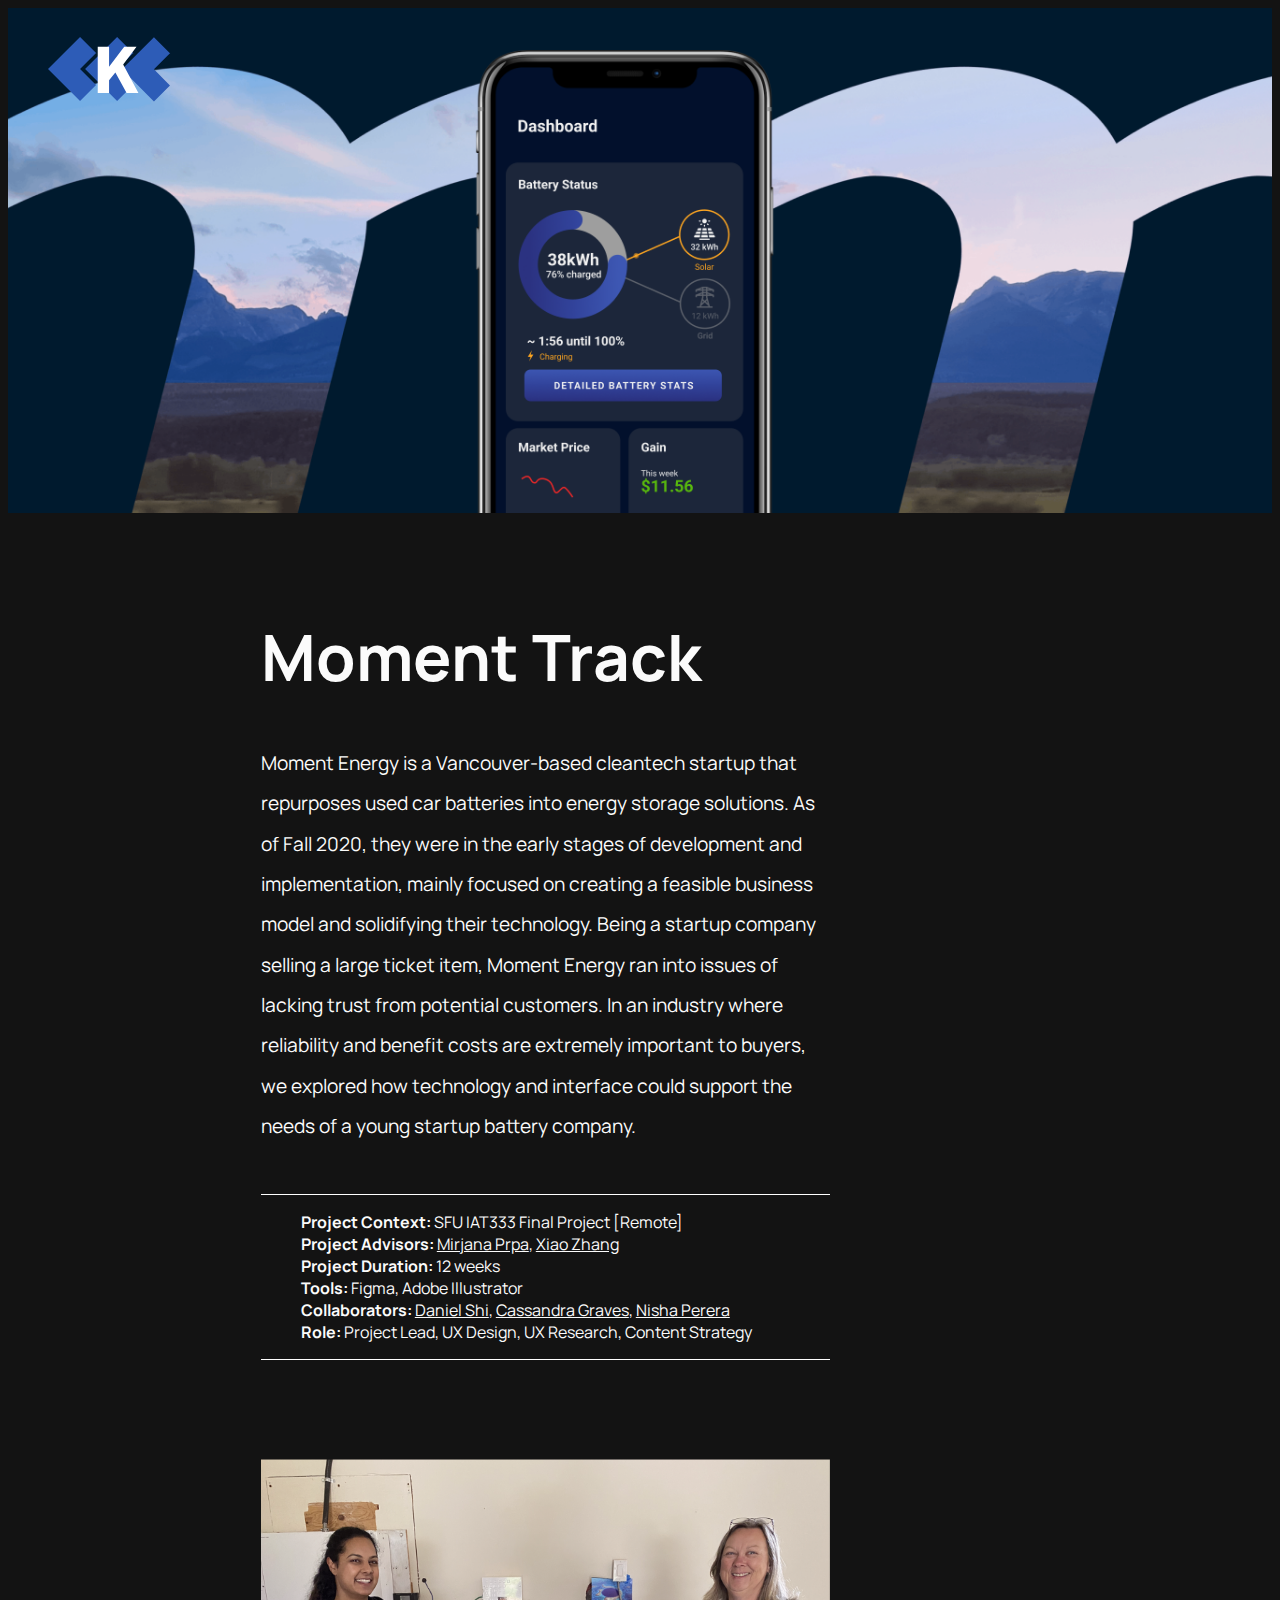
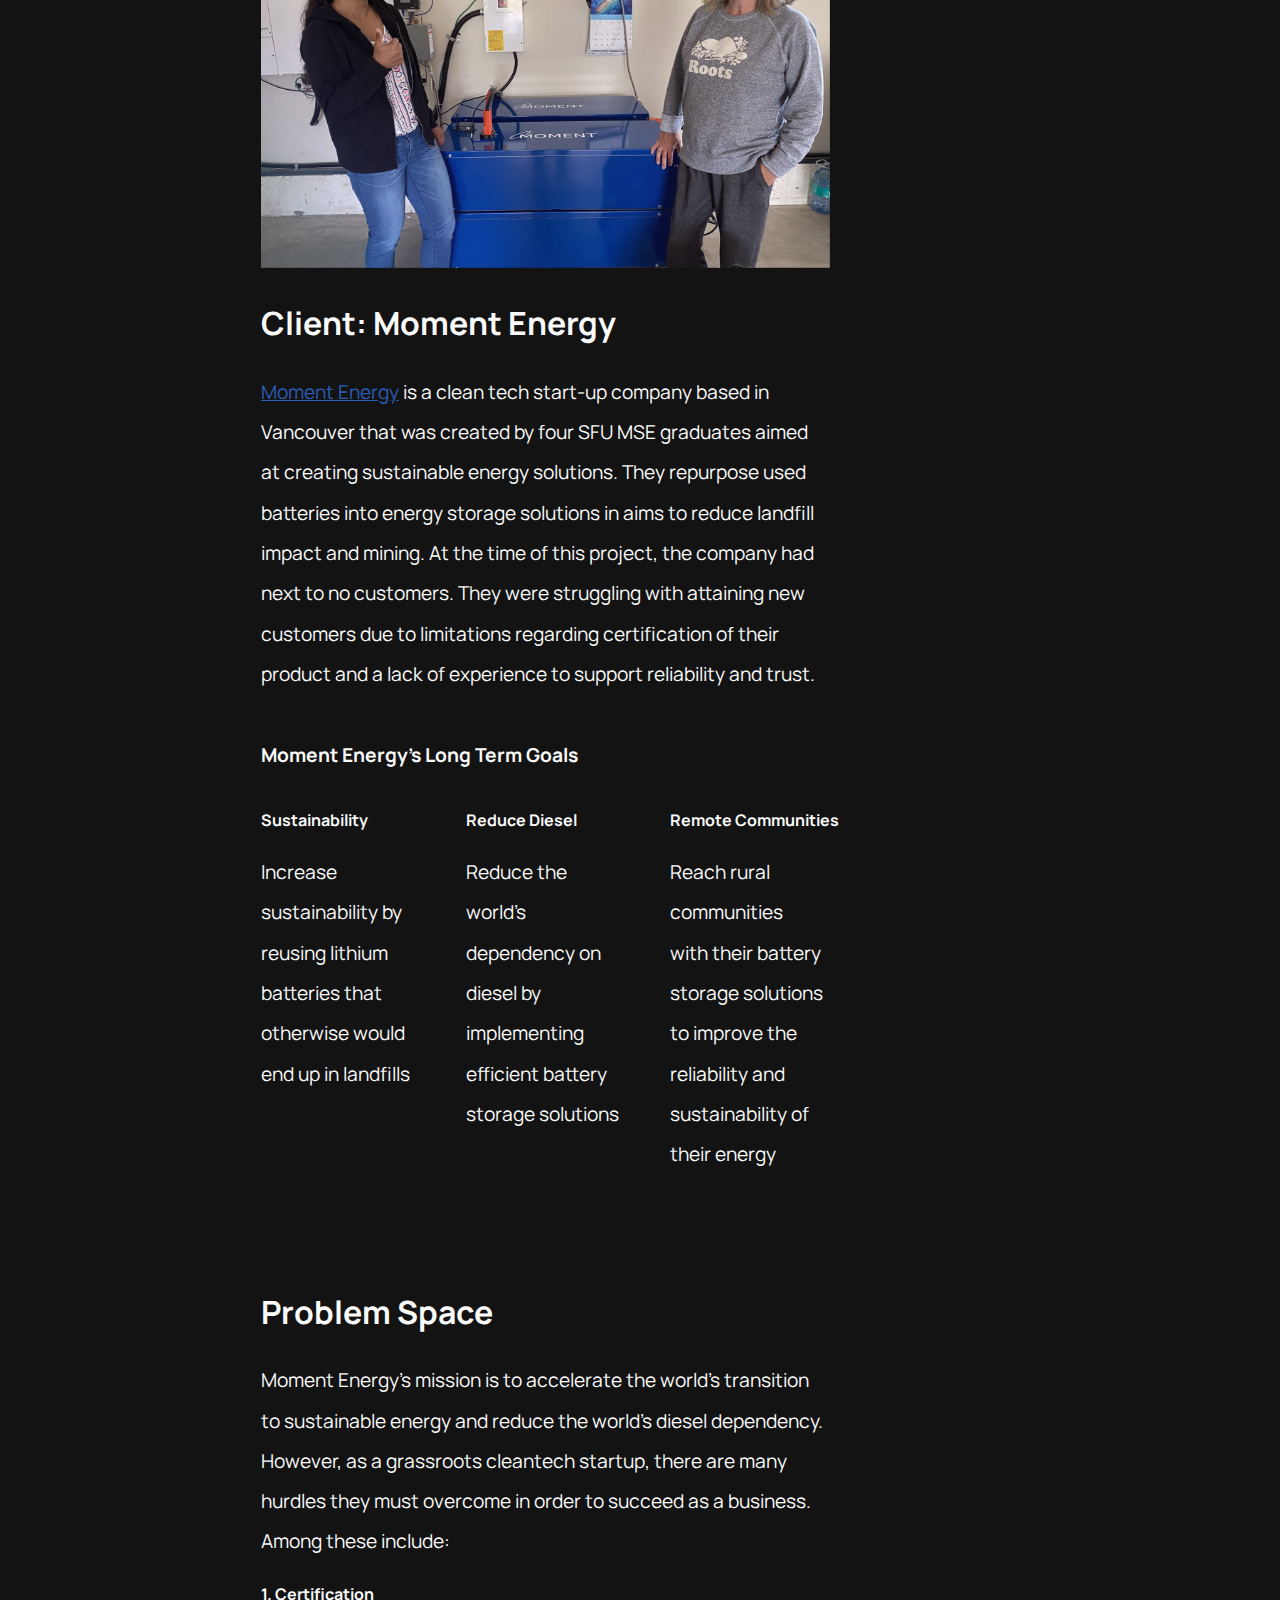
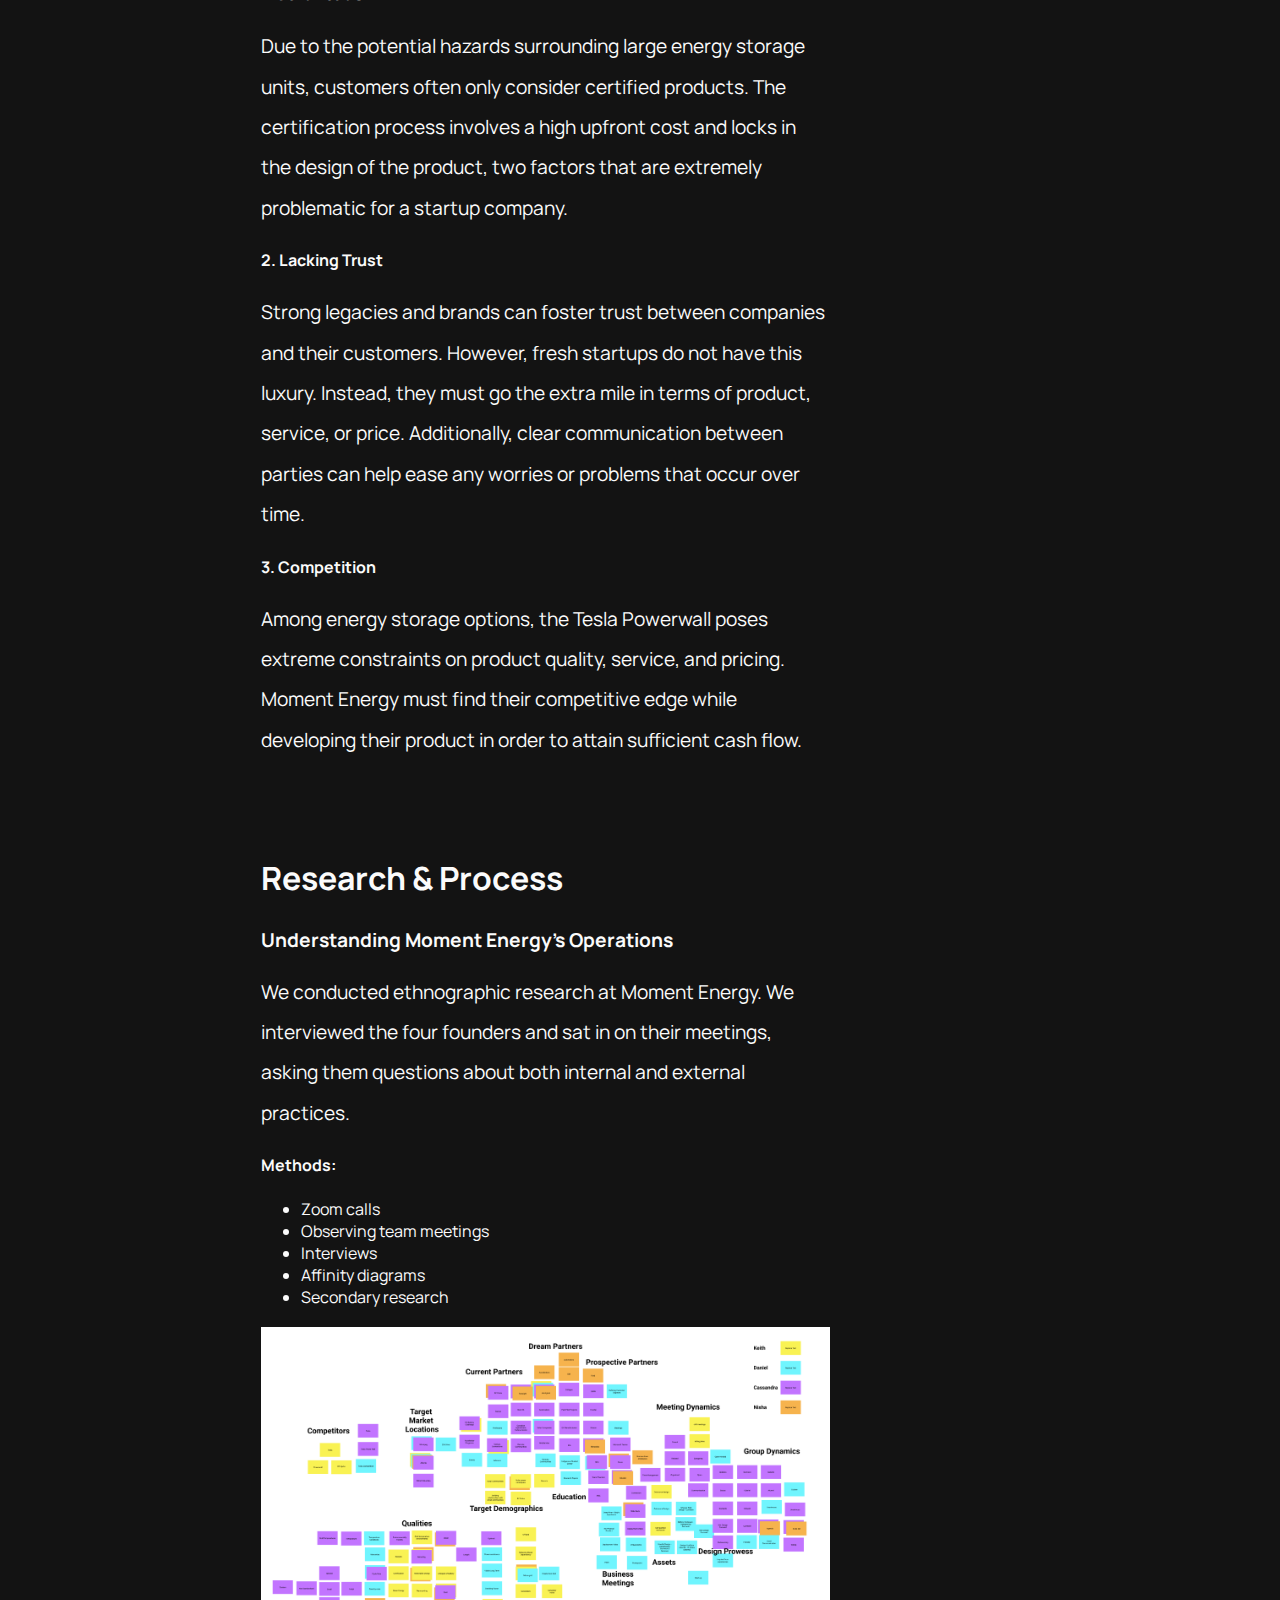
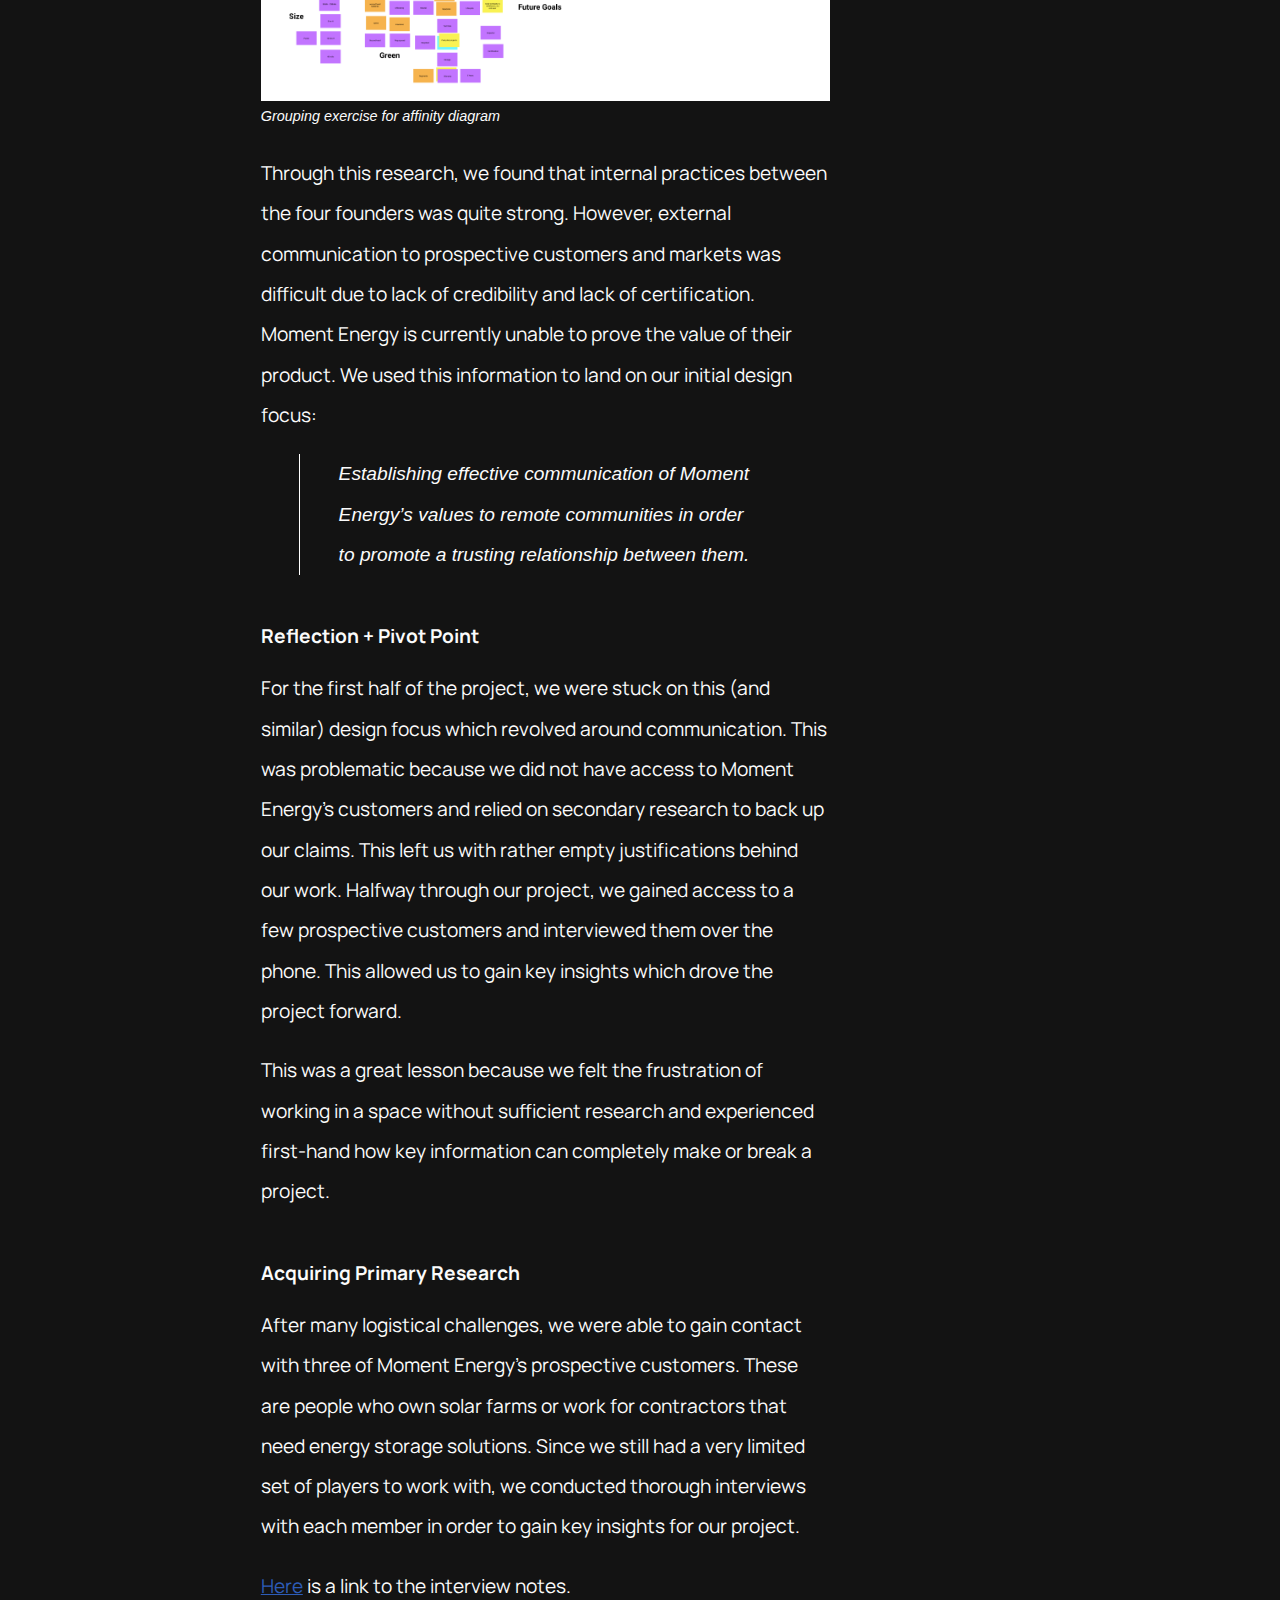
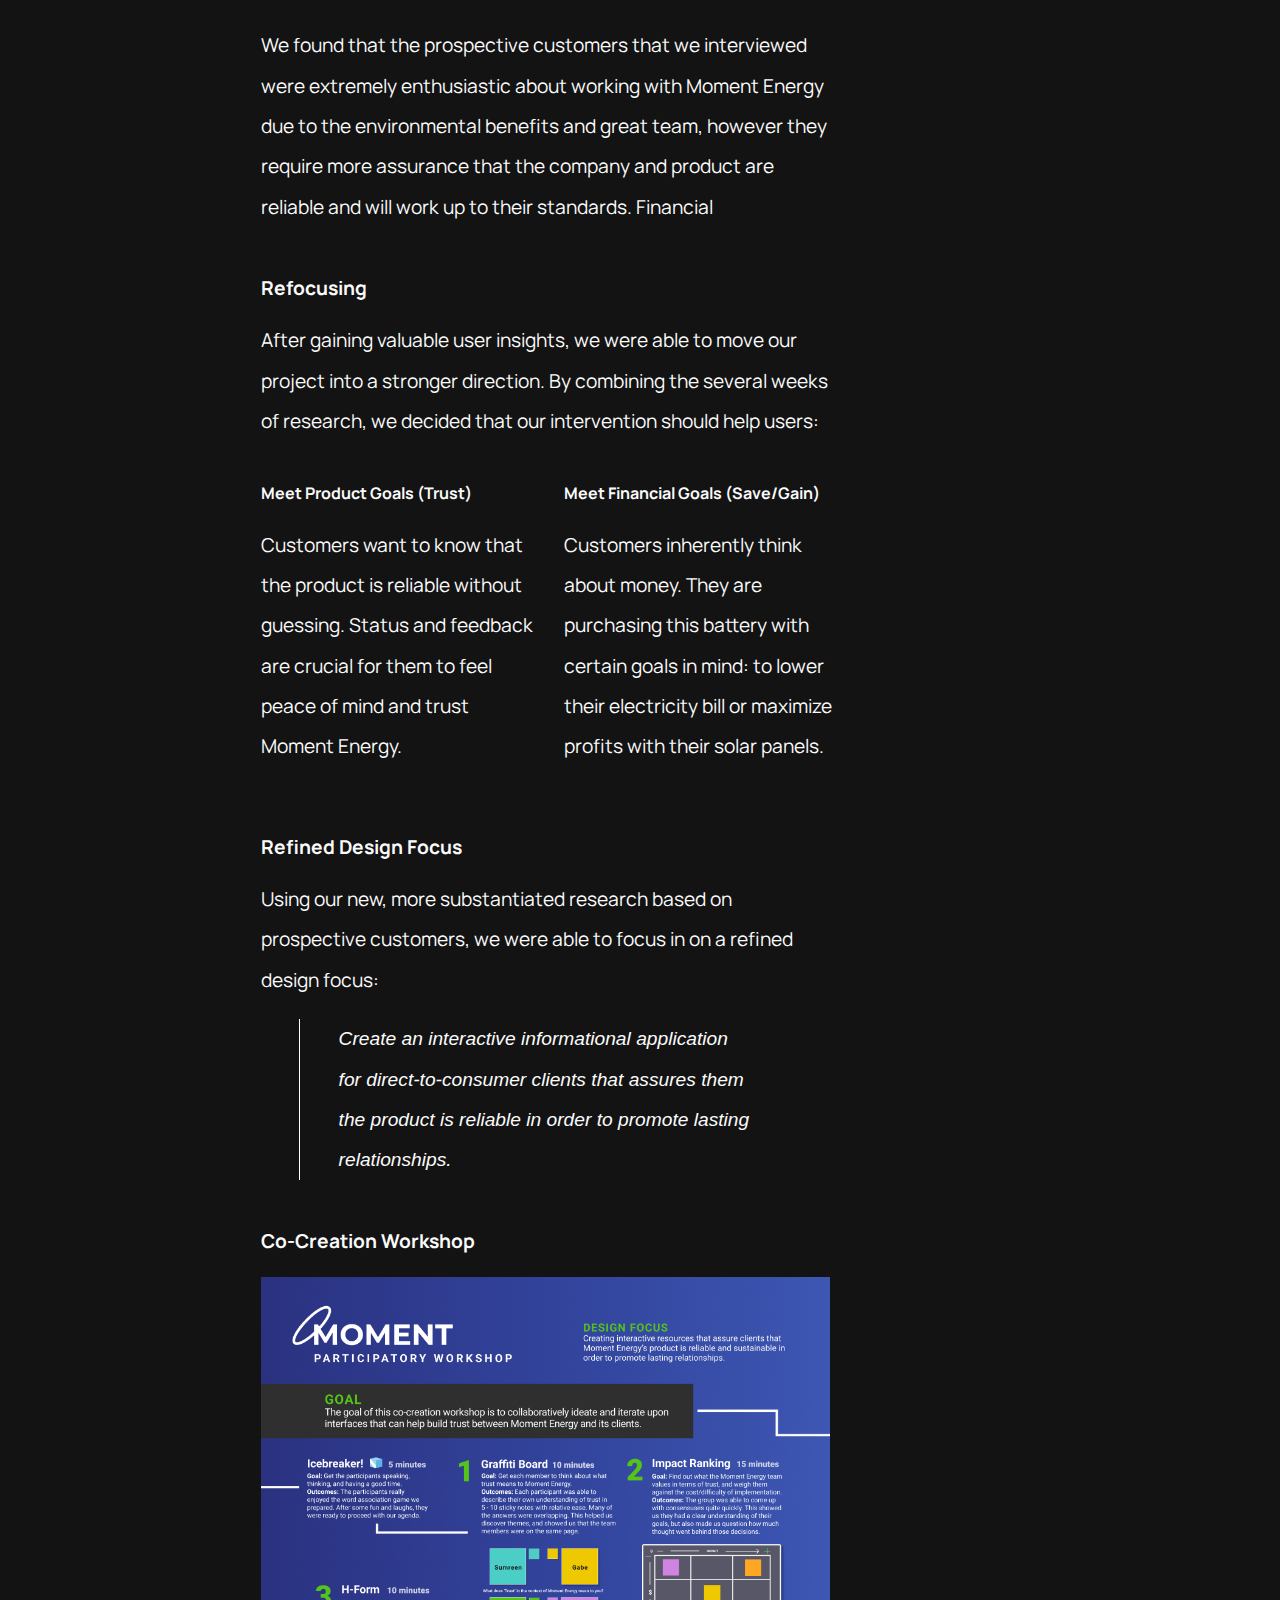
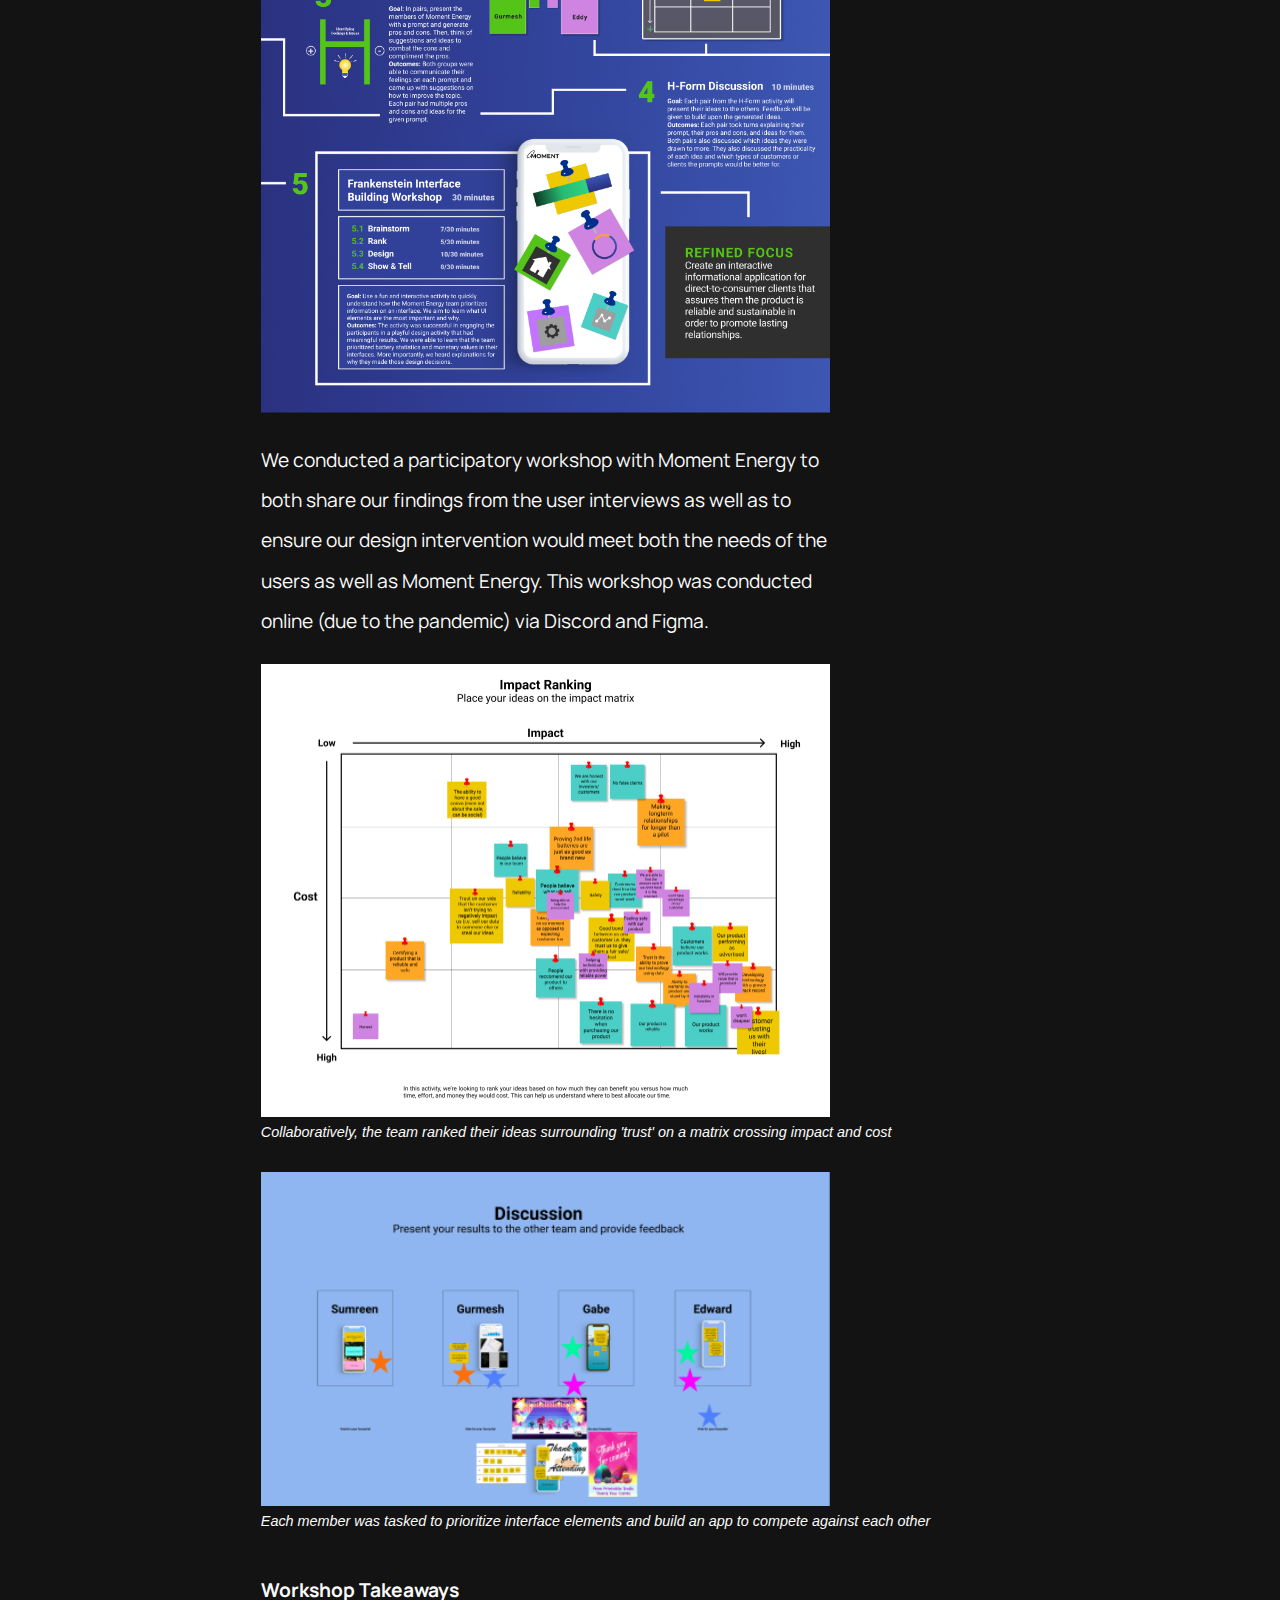
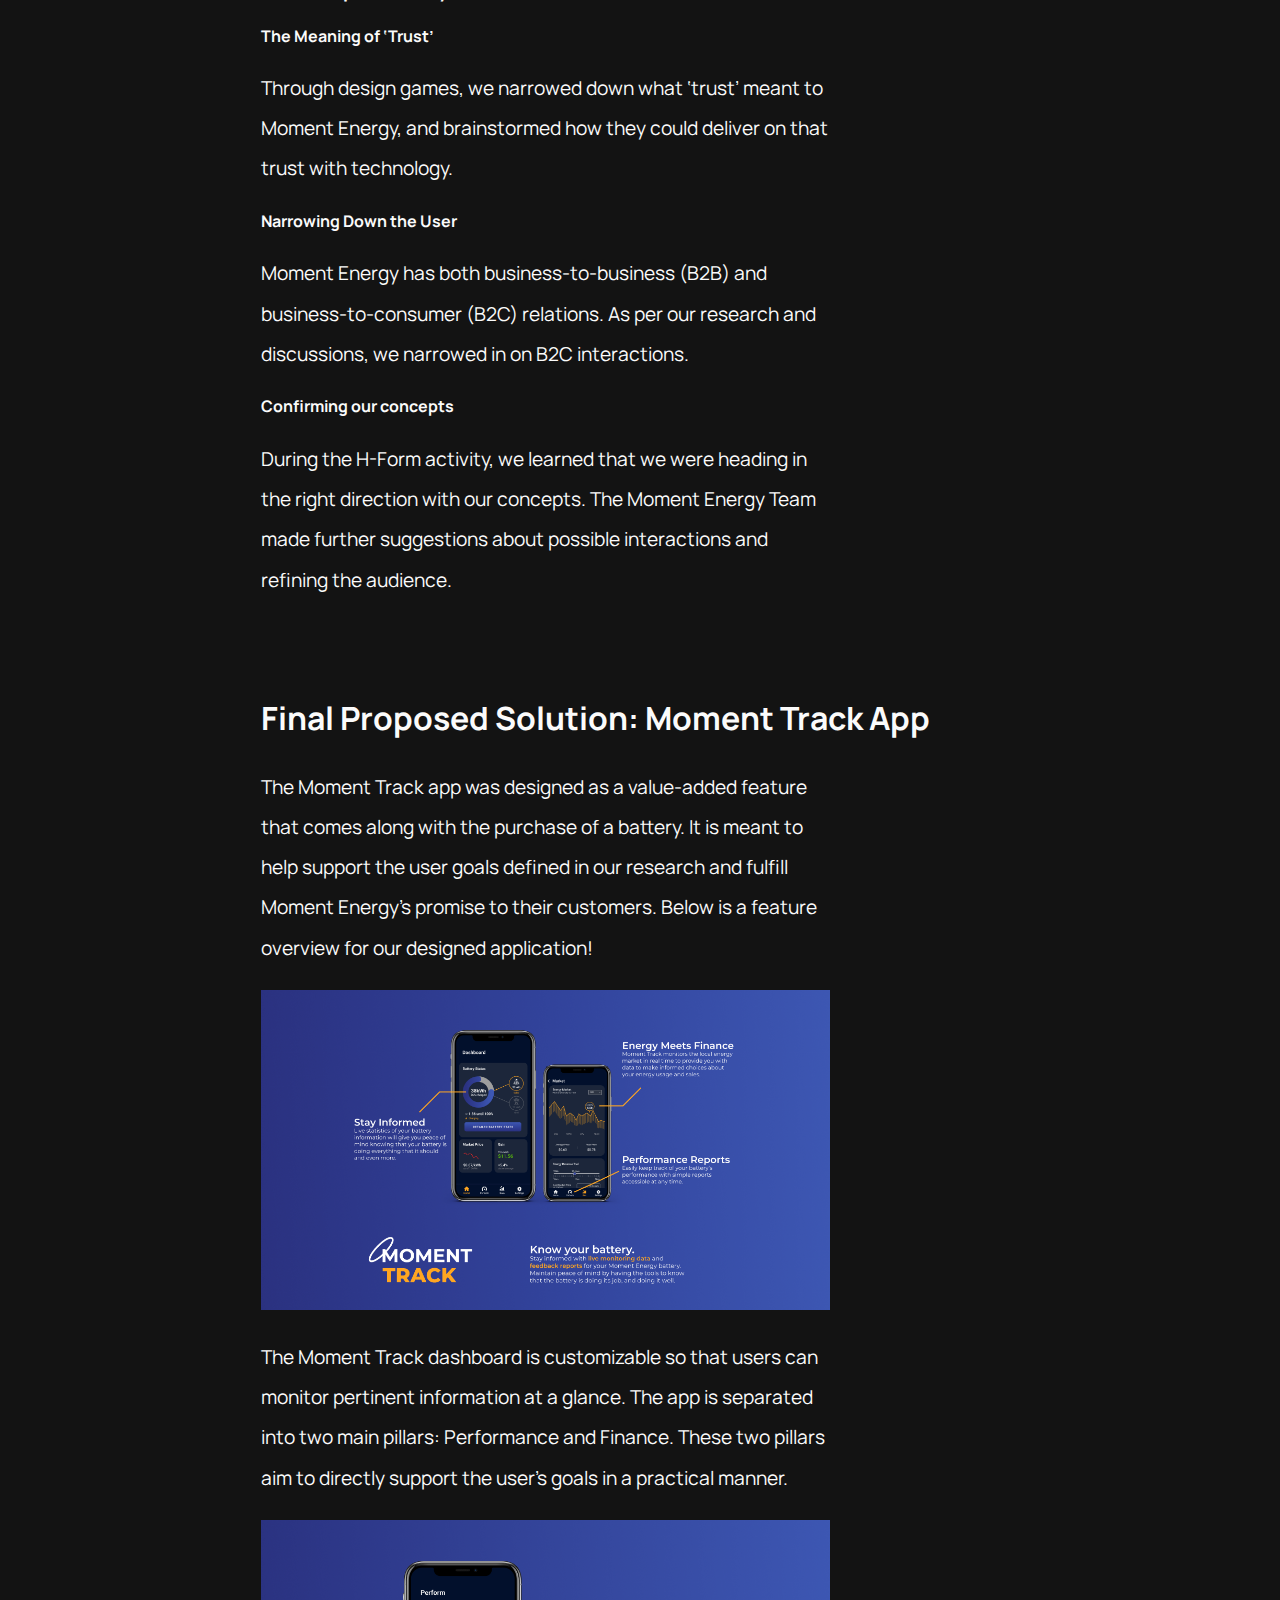
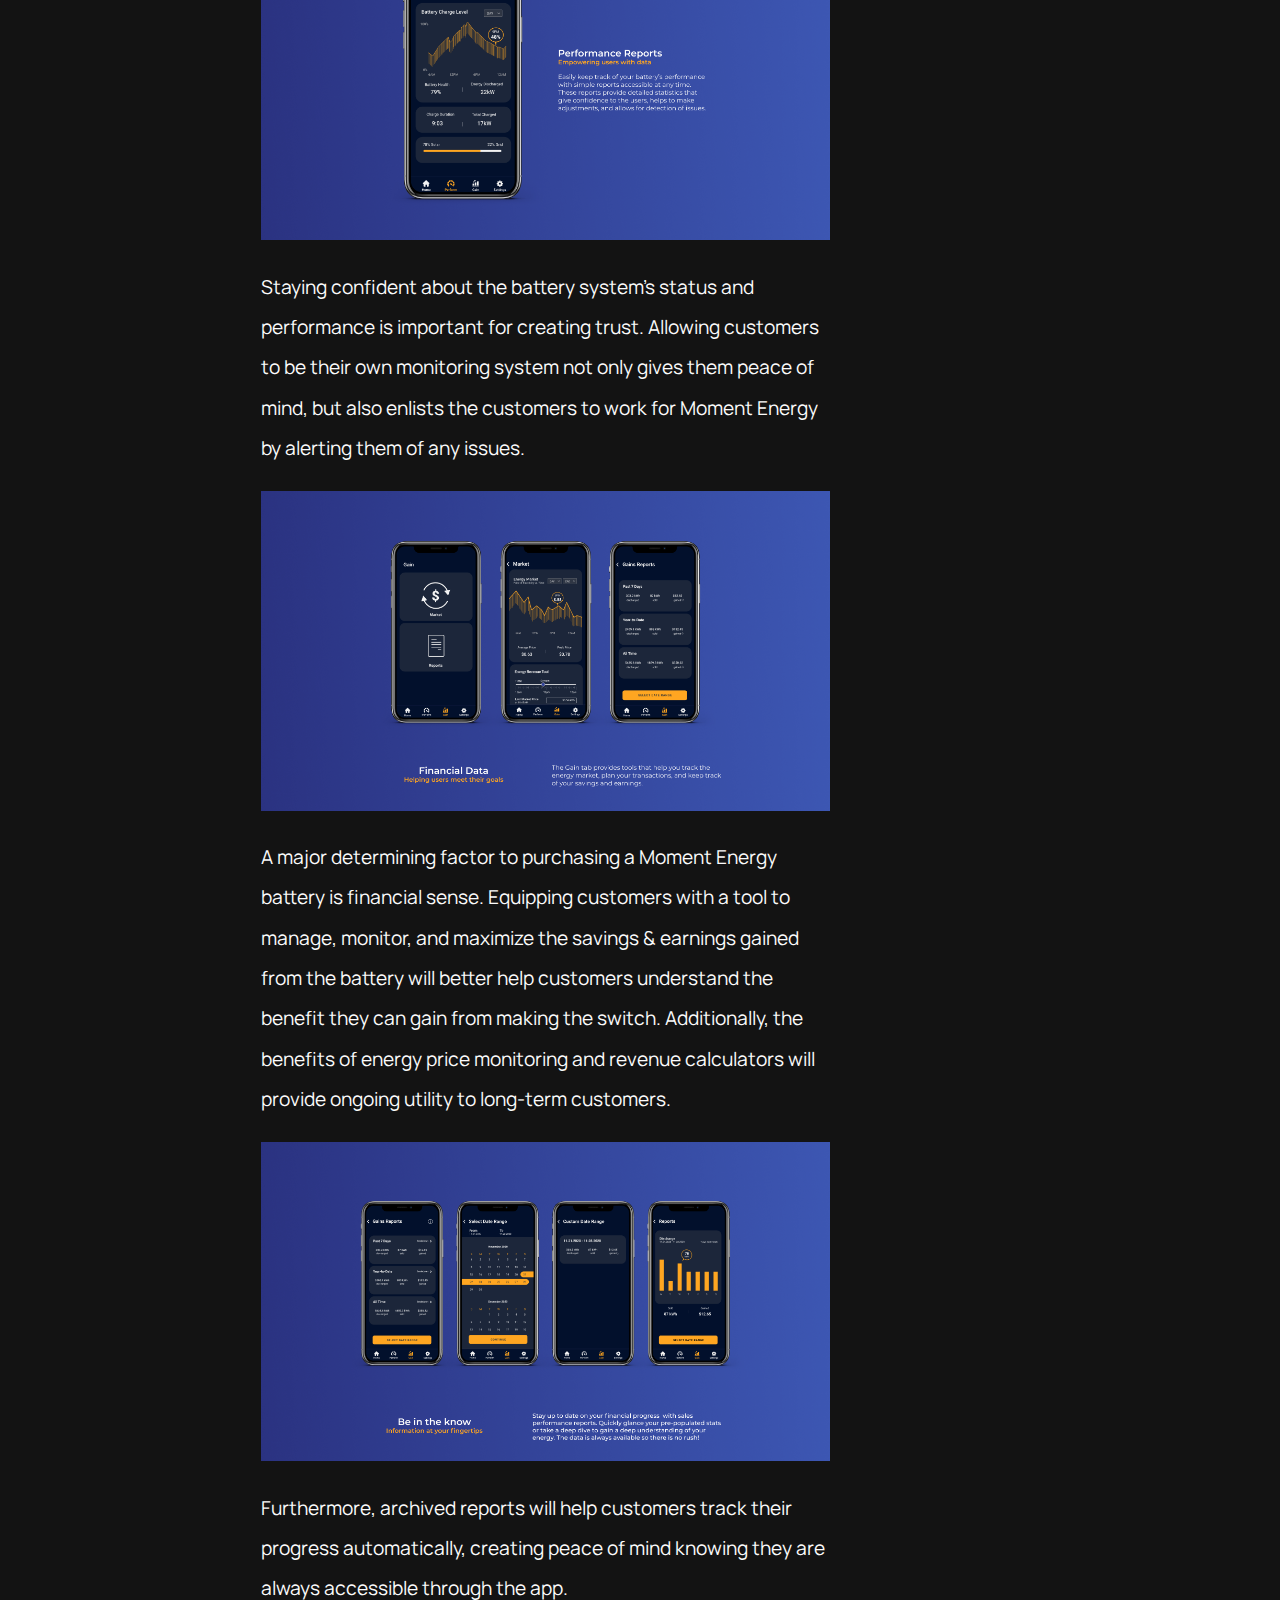
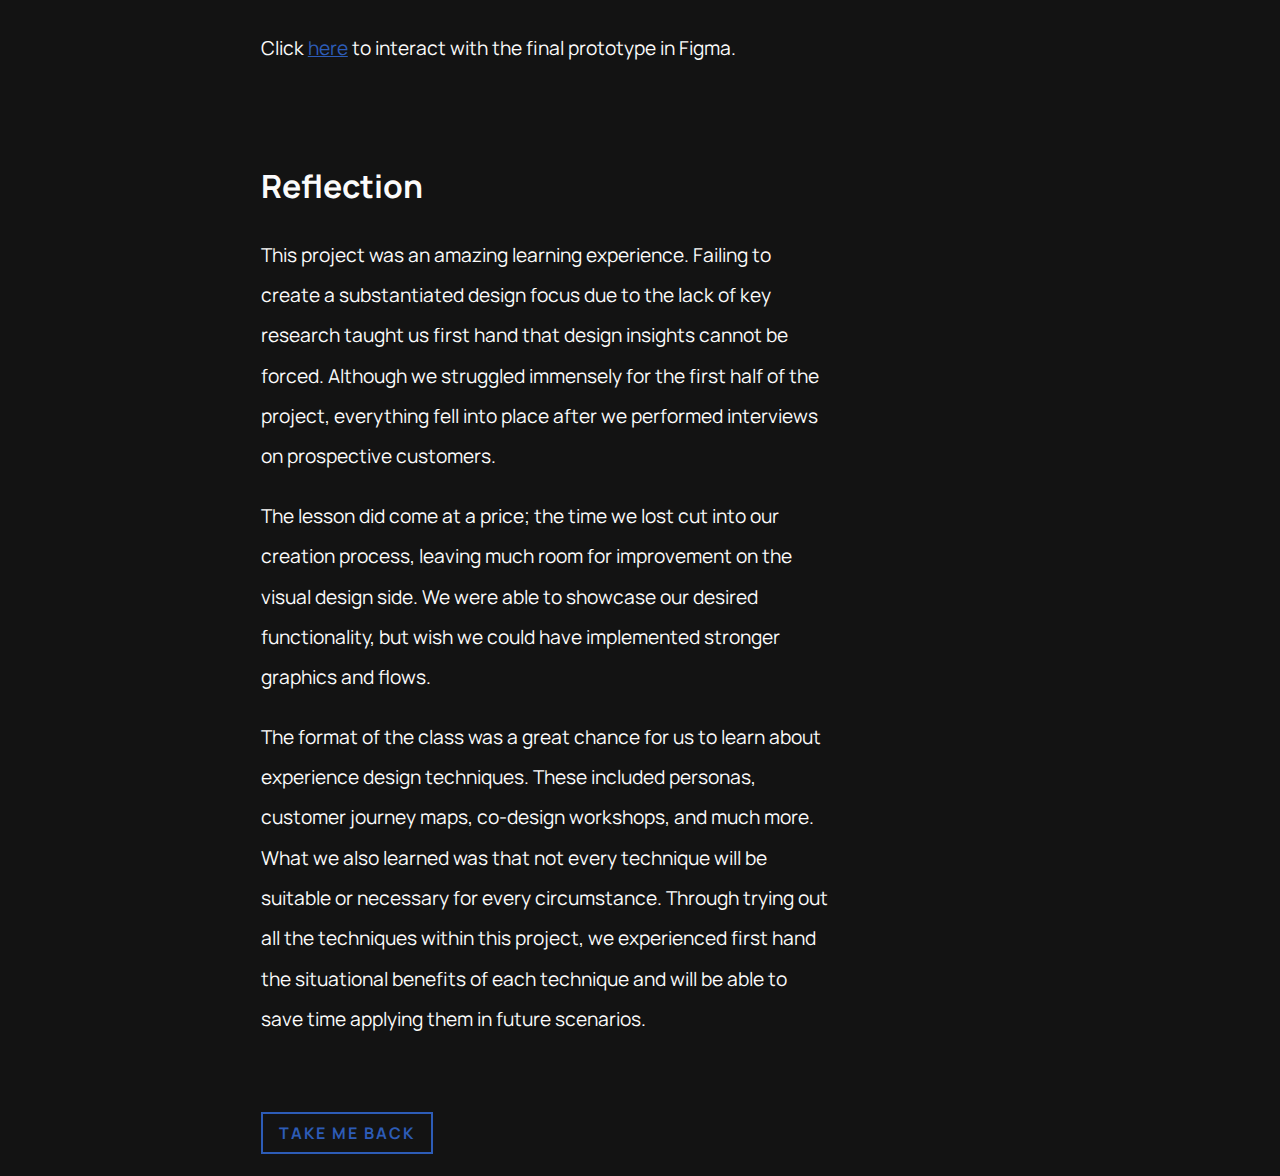
==== commit 052404a3: "Update" ====
--- a/moment-track.html
+++ b/moment-track.html
@@ -31,9 +31,13 @@
 		<image src="img/logo.svg" id="logo">
 	</a>
 
+	<section class="banner_section">
+		<div class="banner_image_div">
+			<img class="banner_image" src="img/casestudy/moment/banner.png">
+		</div>
+	</section>
+
 	<section class="section60">
-		<div class="spacer12">
-		</div>
 		<div class="casestudy_content_block">
 			<h1 id="casestudy_name">
 				Moment Track
@@ -110,21 +114,21 @@
 			</p>
 			
 			<h4>
-				Certification
+				1. Certification
 			</h4>
 			<p class="casestudy_bodytext">
 				Due to the potential hazards surrounding large energy storage units, customers often only consider certified products. The certification process involves a high upfront cost and locks in the design of the product, two factors that are extremely problematic for a startup company.
 			</p>
 			
 			<h4>
-				Lacking Trust
+				2. Lacking Trust
 			</h4>
 			<p class="casestudy_bodytext">
 				Strong legacies and brands can foster trust between companies and their customers. However, fresh startups do not have this luxury. Instead, they must go the extra mile in terms of product, service, or price. Additionally, clear communication between parties can help ease any worries or problems that occur over time.
 			</p>
 			
 			<h4>
-				Competition
+				3. Competition
 			</h4>
 			<p class="casestudy_bodytext">
 				Among energy storage options, the Tesla Powerwall poses extreme constraints on product quality, service, and pricing. Moment Energy must find their competitive edge while developing their product in order to attain sufficient cash flow.
@@ -285,25 +289,30 @@
 					The Moment Track app was designed as a value-added feature that comes along with the purchase of a battery. It is meant to help support the user goals defined in our research and fulfill Moment Energy’s promise to their customers. Below is a feature overview for our designed application!
 				</p>
 
-				<img src="img/casestudy/moment/moment_track.png"> 
+				<img class="casestudy_image" src="img/casestudy/moment/moment_track.png"> 
 				<p class="casestudy_bodytext">
 					The Moment Track dashboard is customizable so that users can monitor pertinent information at a glance. The app is separated into two main pillars: Performance and Finance. These two pillars aim to directly support the user's goals in a practical manner.
 				</p>
 				
-				<img src="img/casestudy/moment/perform.png">
+				<img class="casestudy_image"src="img/casestudy/moment/perform.png">
 				<p class="casestudy_bodytext">
 					Staying confident about the battery system's status and performance is important for creating trust. Allowing customers to be their own monitoring system not only gives them peace of mind, but also enlists the customers to work for Moment Energy by alerting them of any issues.
 				</p>
 				
-				<img src="img/casestudy/moment/gains1.png">
+				<img class="casestudy_image"src="img/casestudy/moment/gains1.png">
 				<p class="casestudy_bodytext">
 					A major determining factor to purchasing a Moment Energy battery is financial sense. Equipping customers with a tool to manage, monitor, and maximize the savings & earnings gained from the battery will better help customers understand the benefit they can gain from making the switch. Additionally, the benefits of energy price monitoring and revenue calculators will provide ongoing utility to long-term customers.
 				</p>
 				
-				<img src="img/casestudy/moment/gains2.png"> 
+				<img class="casestudy_image" src="img/casestudy/moment/gains2.png"> 
 				<p class="casestudy_bodytext">
 					Furthermore, archived reports will help customers track their progress automatically, creating peace of mind knowing they are always accessible through the app.
 				</p>
+				
+				<p class="casestudy_bodytext">
+					Click <a class="link_colour" href="https://www.figma.com/proto/uQt13vstXaqGYcqfBDBgRb/Keith-Leung-Personal-Figma?page-id=8%3A14986&node-id=8%3A17246&viewport=333%2C48%2C0.09&scaling=min-zoom&starting-point-node-id=8%3A17246" target="_blank">here</a> to interact with the final prototype in Figma.
+				</p>
+	
 			</div>
 						
 			<div class="casestudy_content_block">
@@ -318,6 +327,11 @@
 				<p class="casestudy_bodytext">
 					The lesson did come at a price; the time we lost cut into our creation process, leaving much room for improvement on the visual design side. We were able to showcase our desired functionality, but wish we could have implemented stronger graphics and flows.
 				</p>
+				
+				<p class="casestudy_bodytext">
+					The format of the class was a great chance for us to learn about experience design techniques. These included personas, customer journey maps, co-design workshops, and much more. What we also learned was that not every technique will be suitable or necessary for every circumstance. Through trying out all the techniques within this project, we experienced first hand the situational benefits of each technique and will be able to save time applying them in future scenarios.
+				</p>
+				
 			</div>
 			
 			<div class="spacer4">
--- a/css/style.css
+++ b/css/style.css
@@ -8,7 +8,7 @@
 }
 
 .light {
-	background-color: #313131;
+	background-color: #1D1D1D;
 	padding: 1em 0;
 }
 /* END COLOURS */
@@ -56,6 +56,21 @@
 	border-left: 1px white solid;
 	margin-left: 2em;
 	width: 60%;
+}
+
+.casestudy_quote_3col{
+	font-family: 'Mullish', sans-serif;
+	font-weight: 400;
+	font-style: italic;
+	font-size: 1.2em;
+	padding-left: 2em;
+	border-left: 1px white solid;
+	margin-left: 2em;
+	width: 80%;
+}
+
+.right_align {
+	float: right;
 }
 
 li {
@@ -199,6 +214,19 @@
 
 
 /* START CASE STUDY PAGE SECTION FORMAT */
+
+.banner_section {
+	width: 100%;
+}
+
+.banner_image_div {
+	margin: 0 auto;
+}
+
+.banner_image {
+	width: 100%;
+}
+
 .project_scope_list {
 	list-style: none;
 }
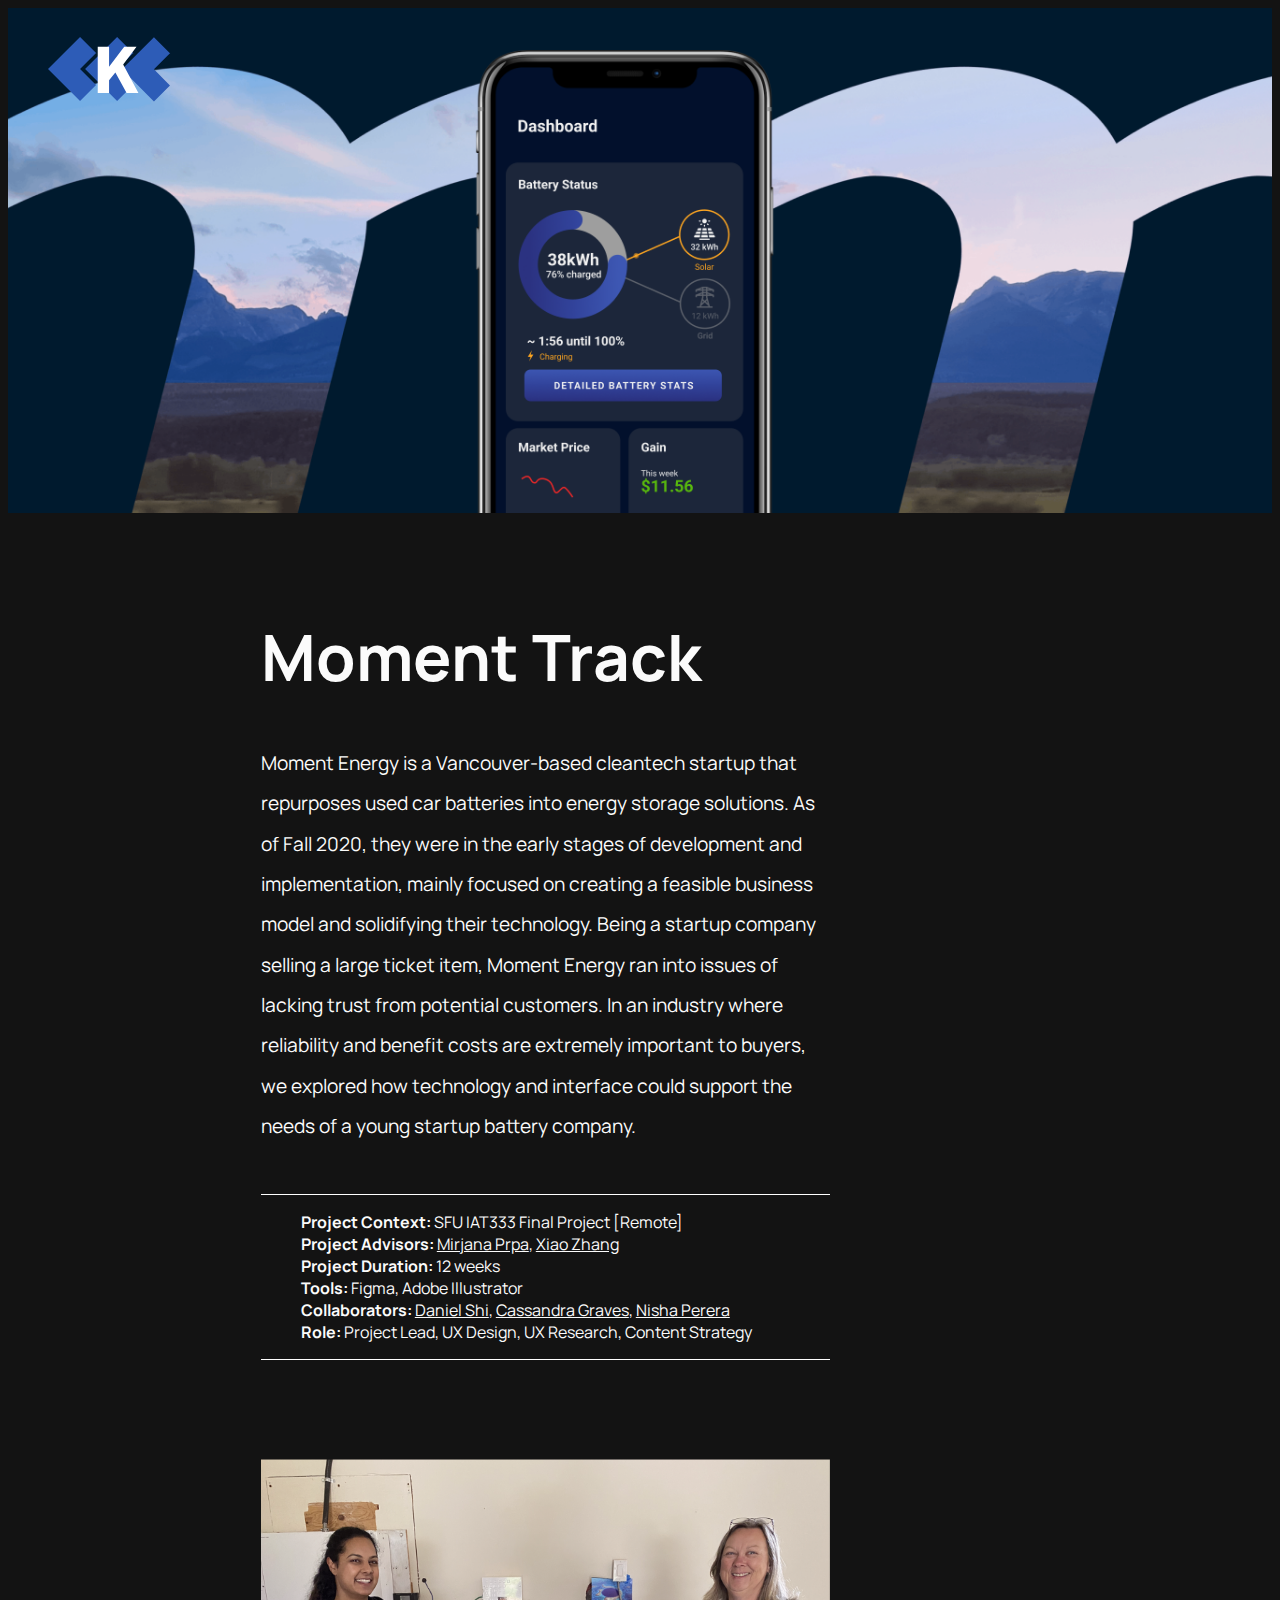
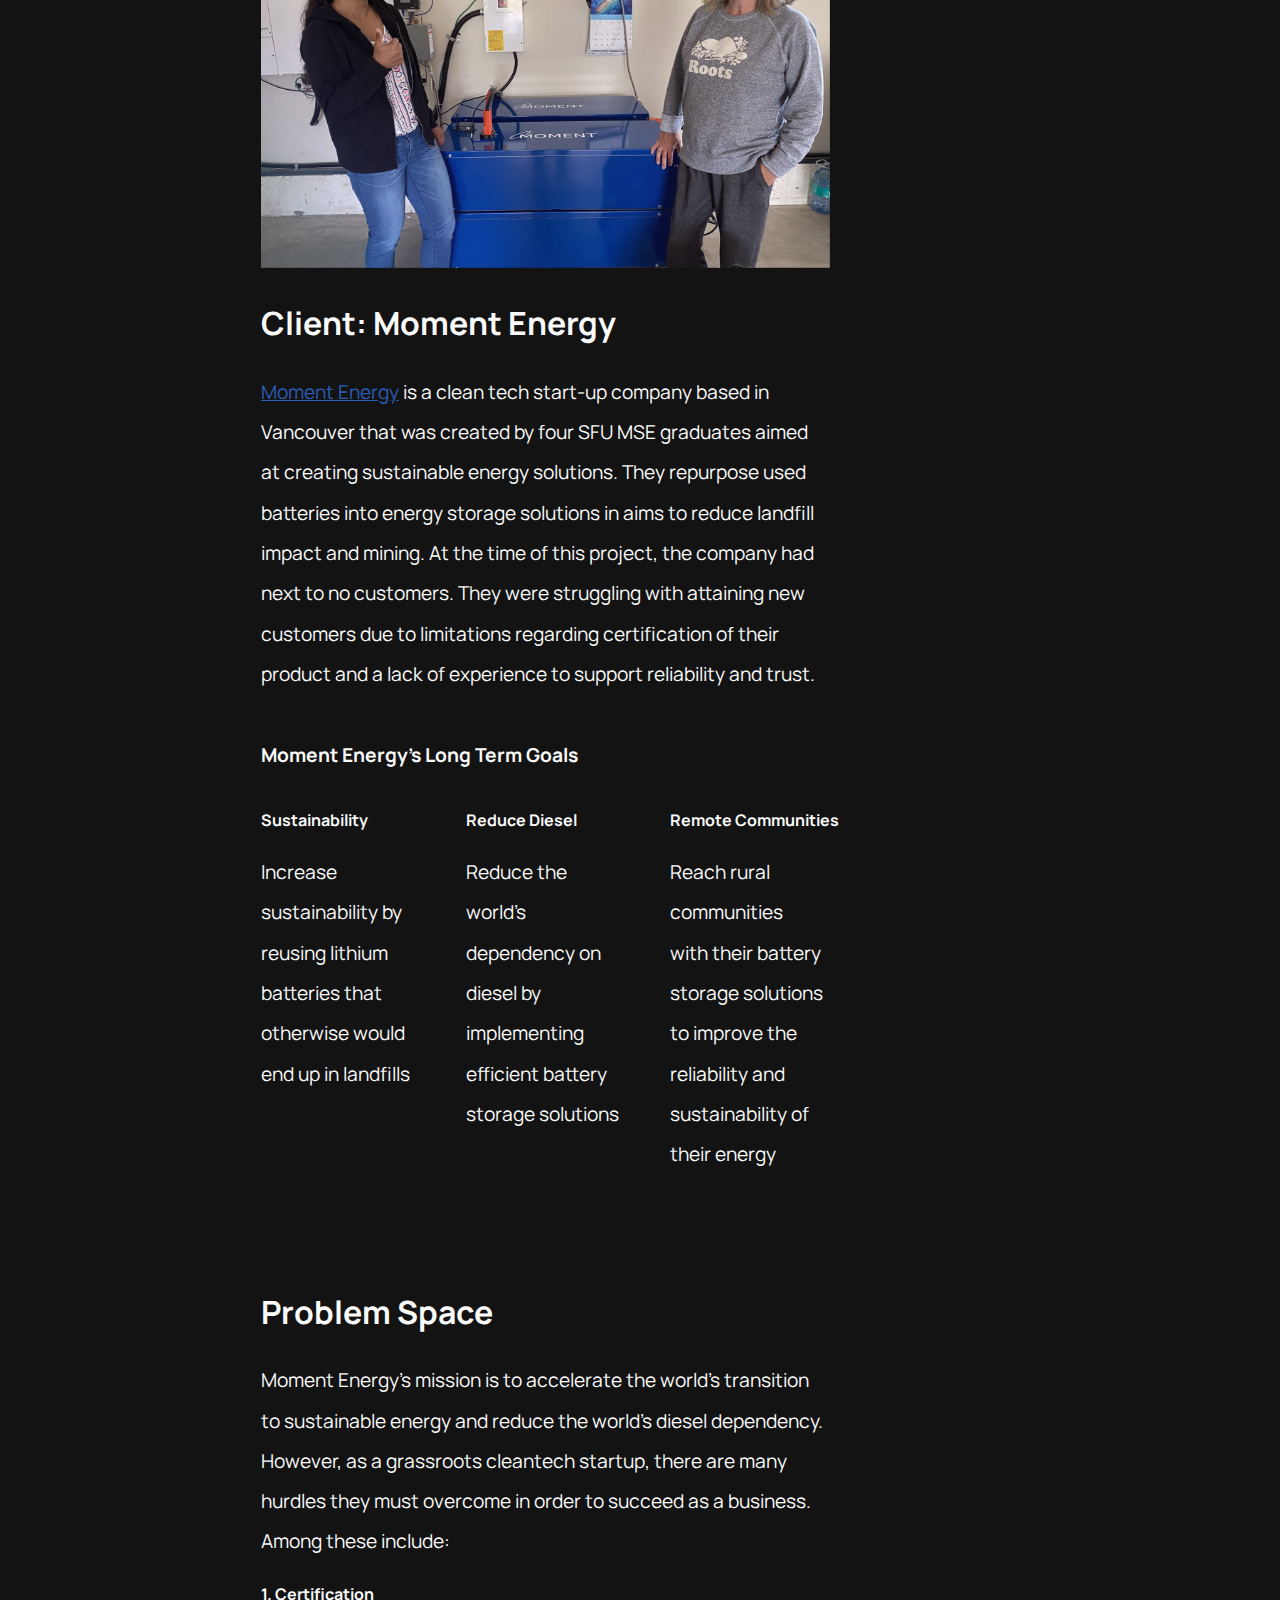
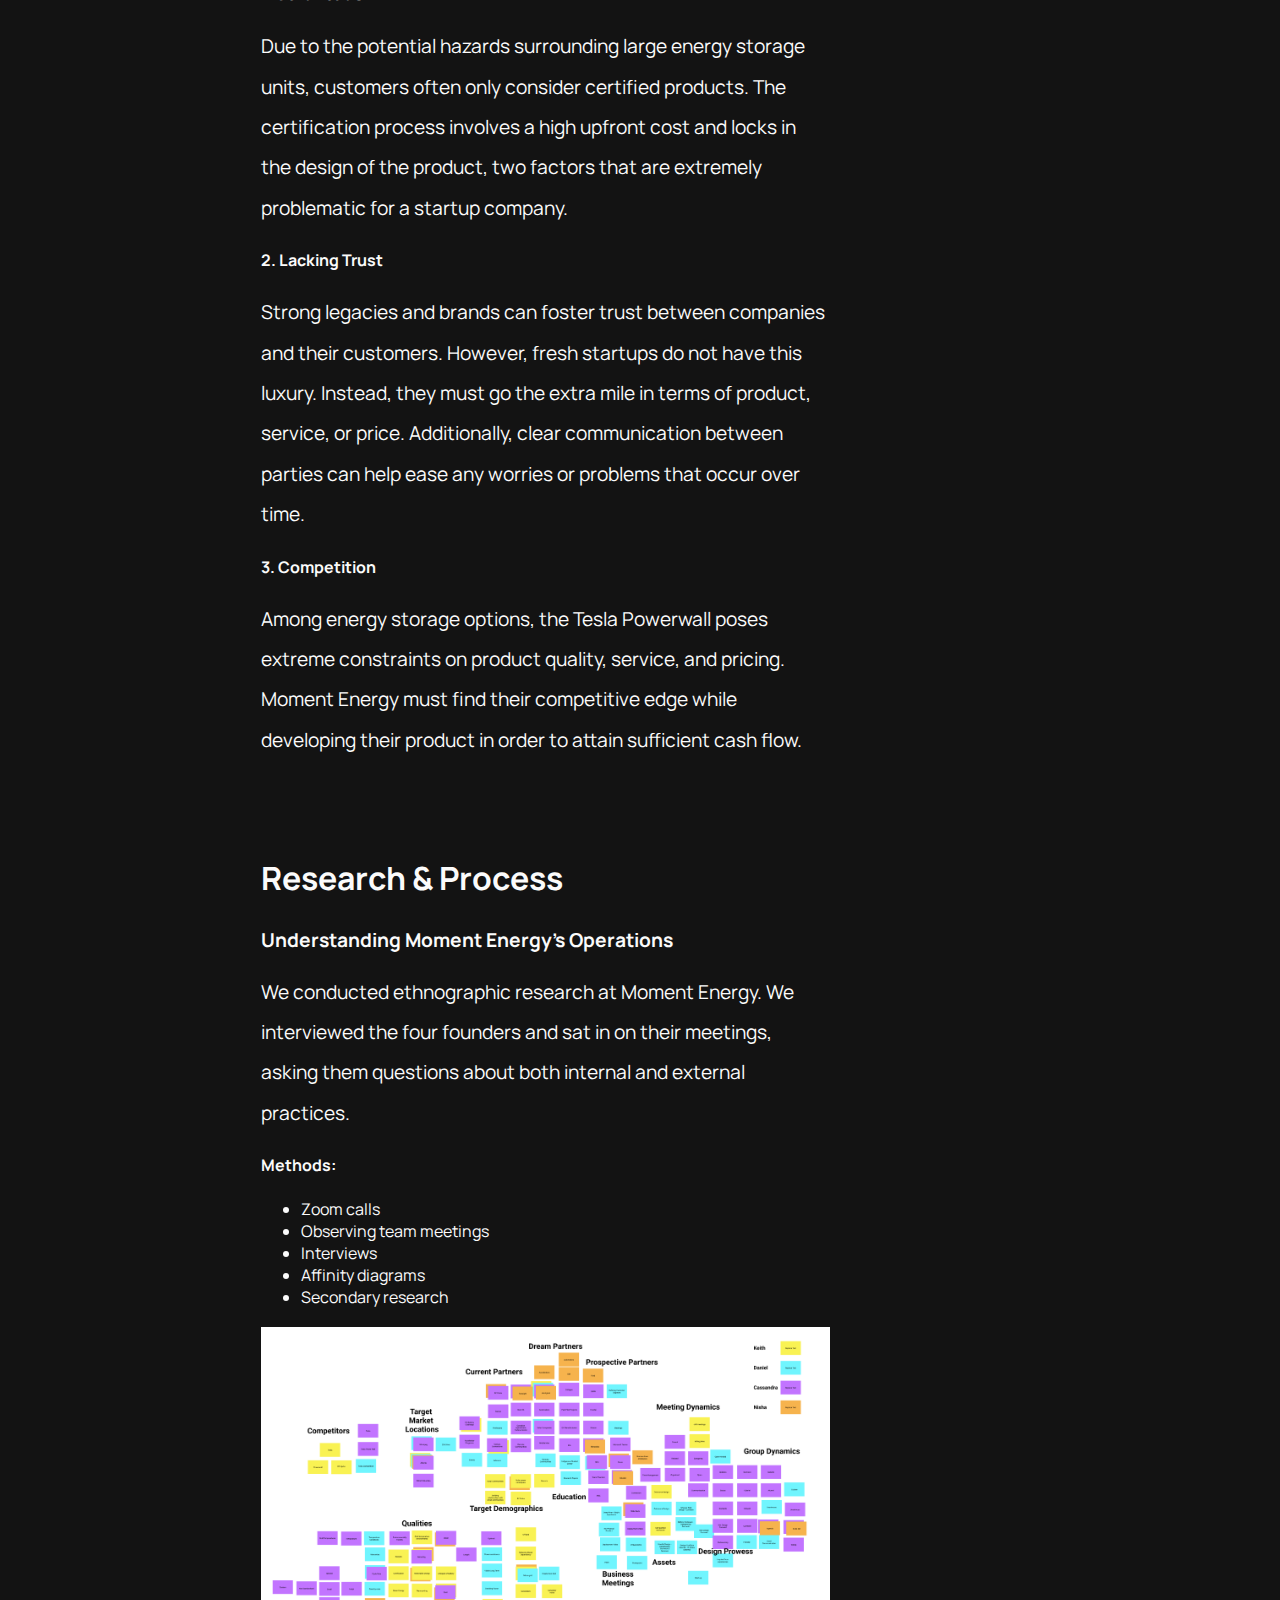
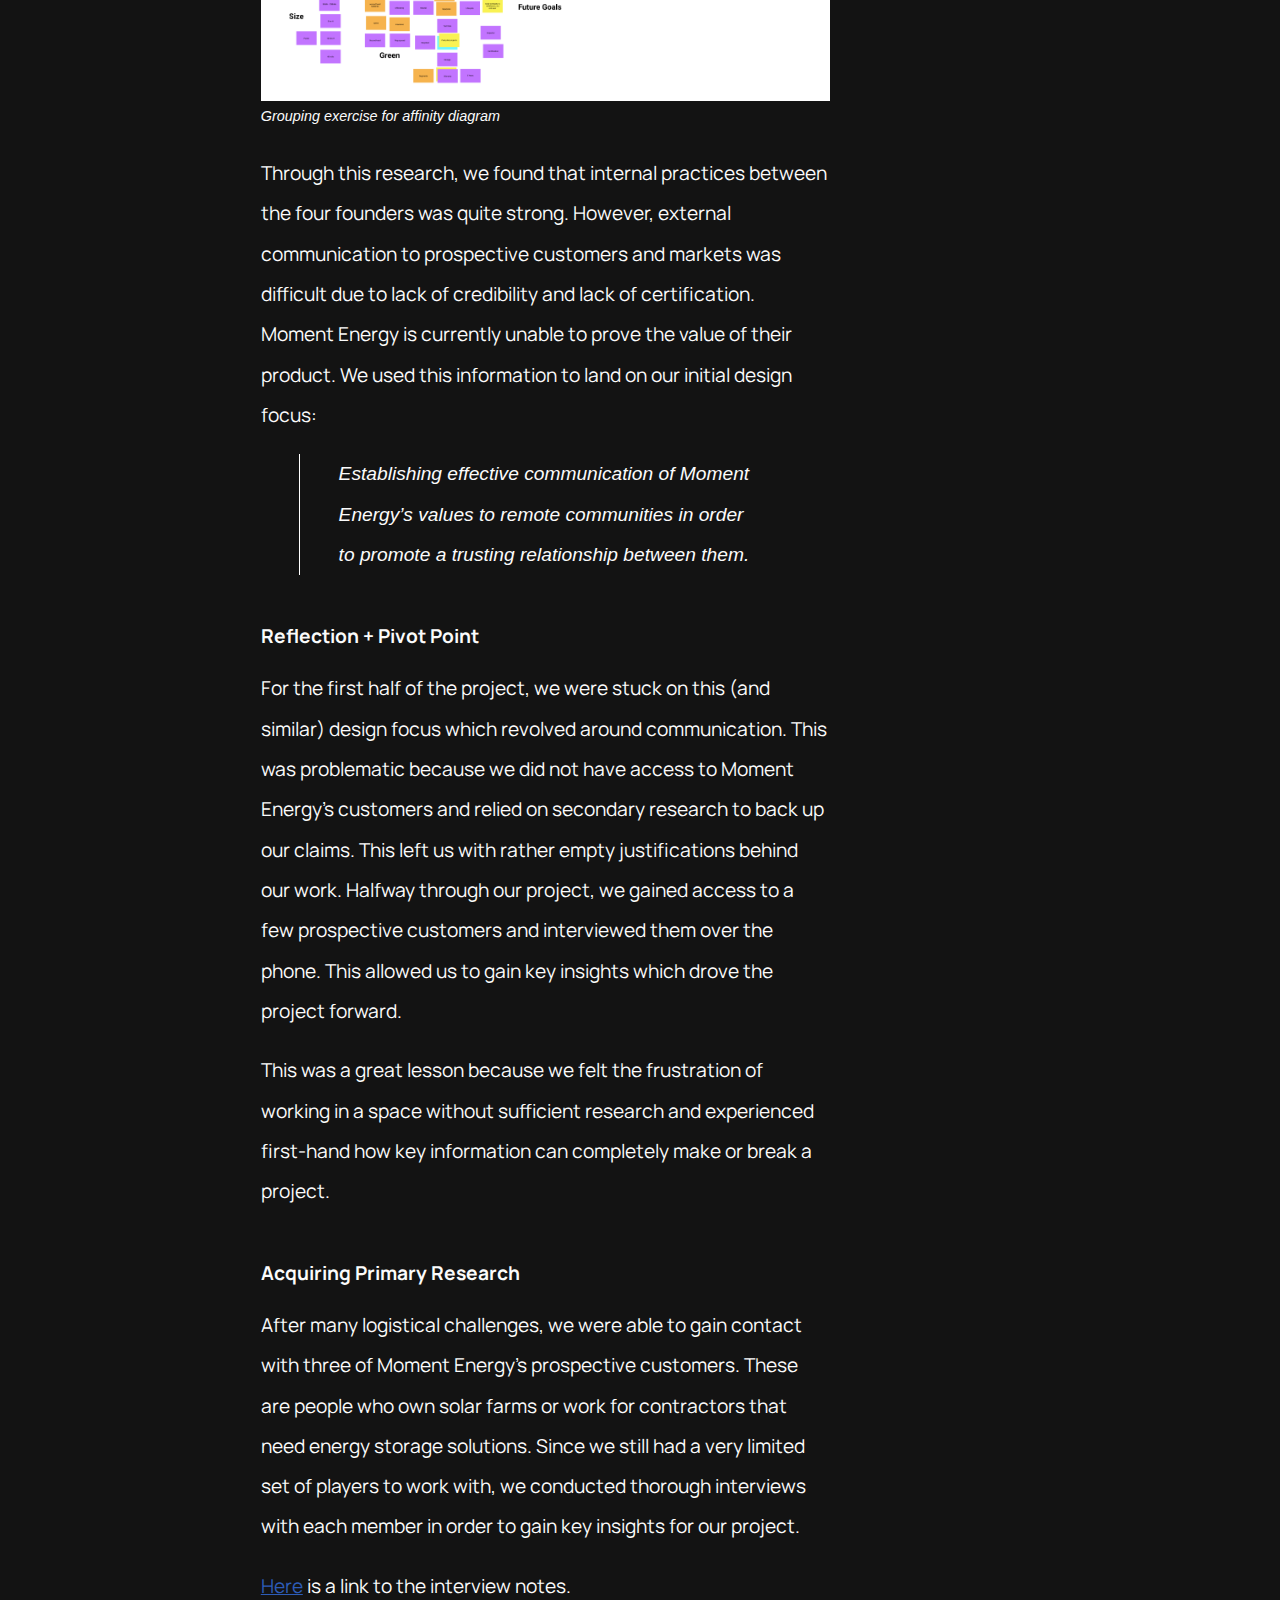
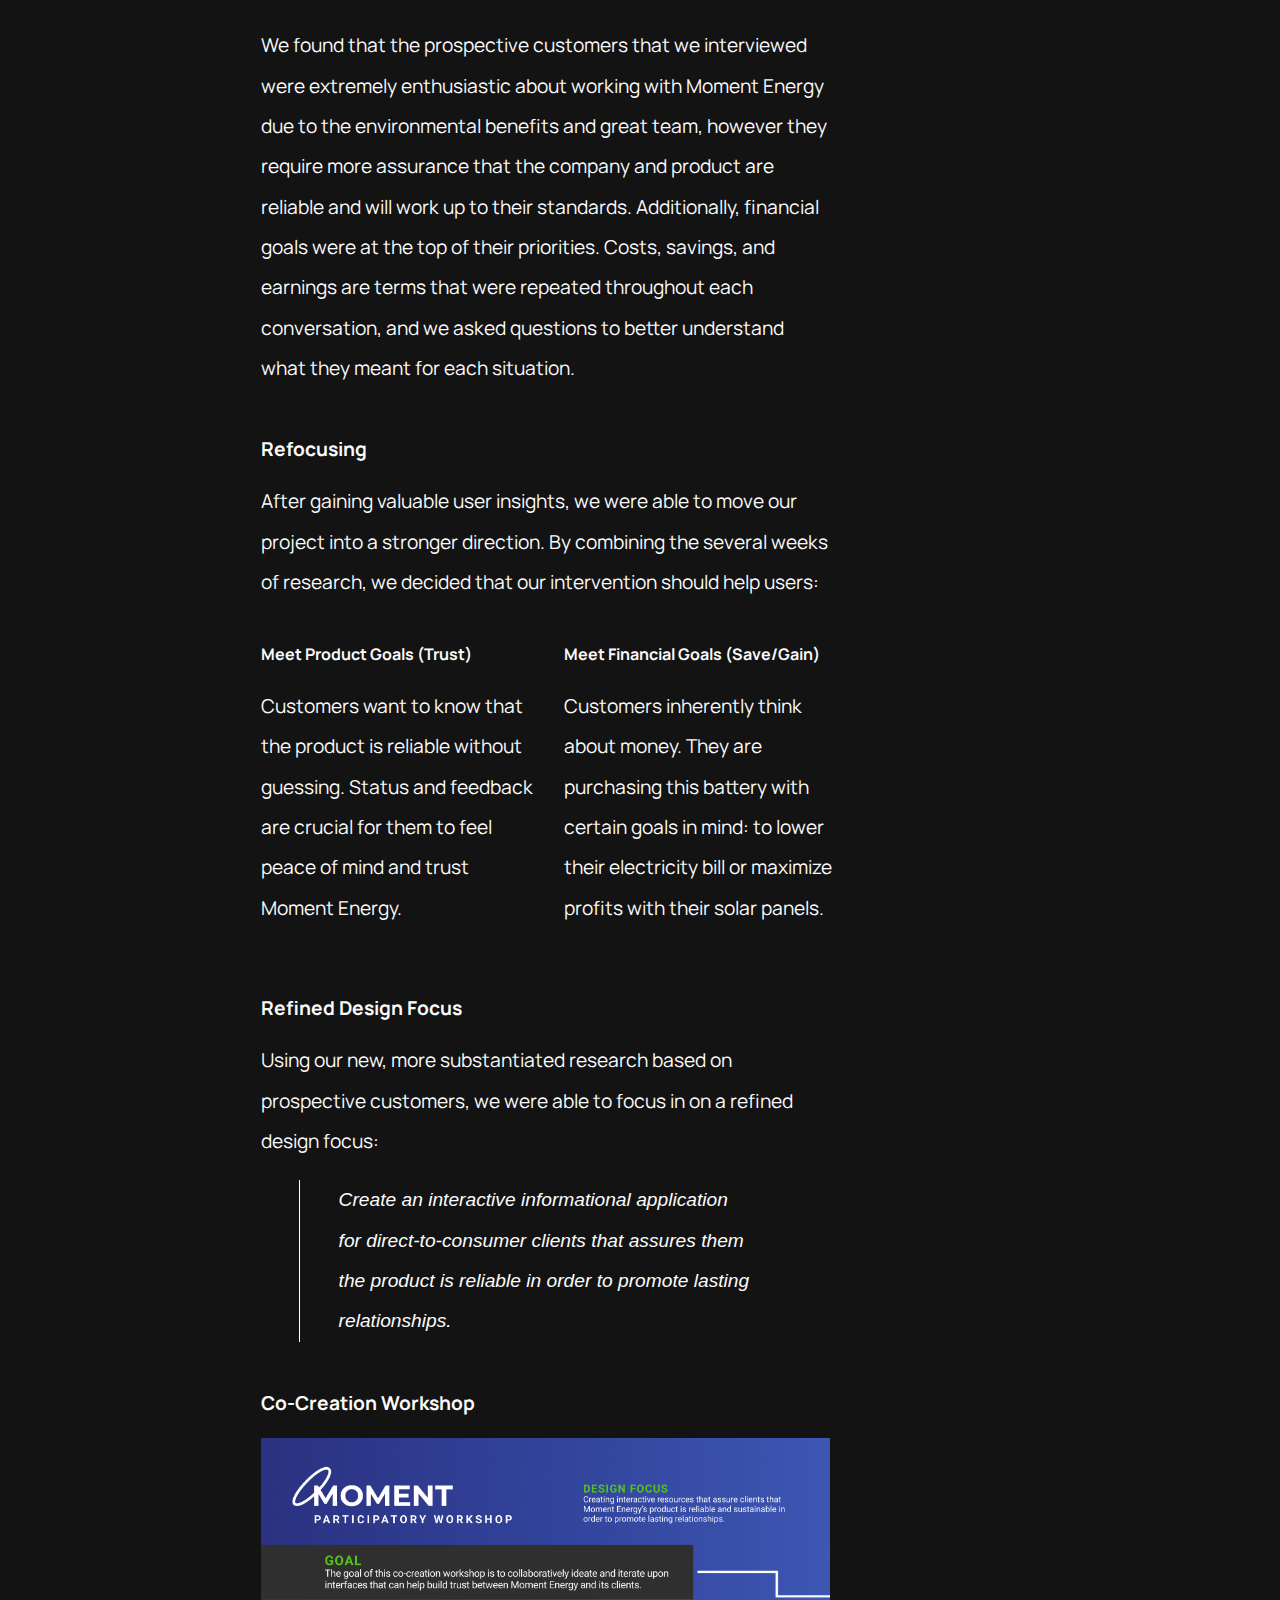
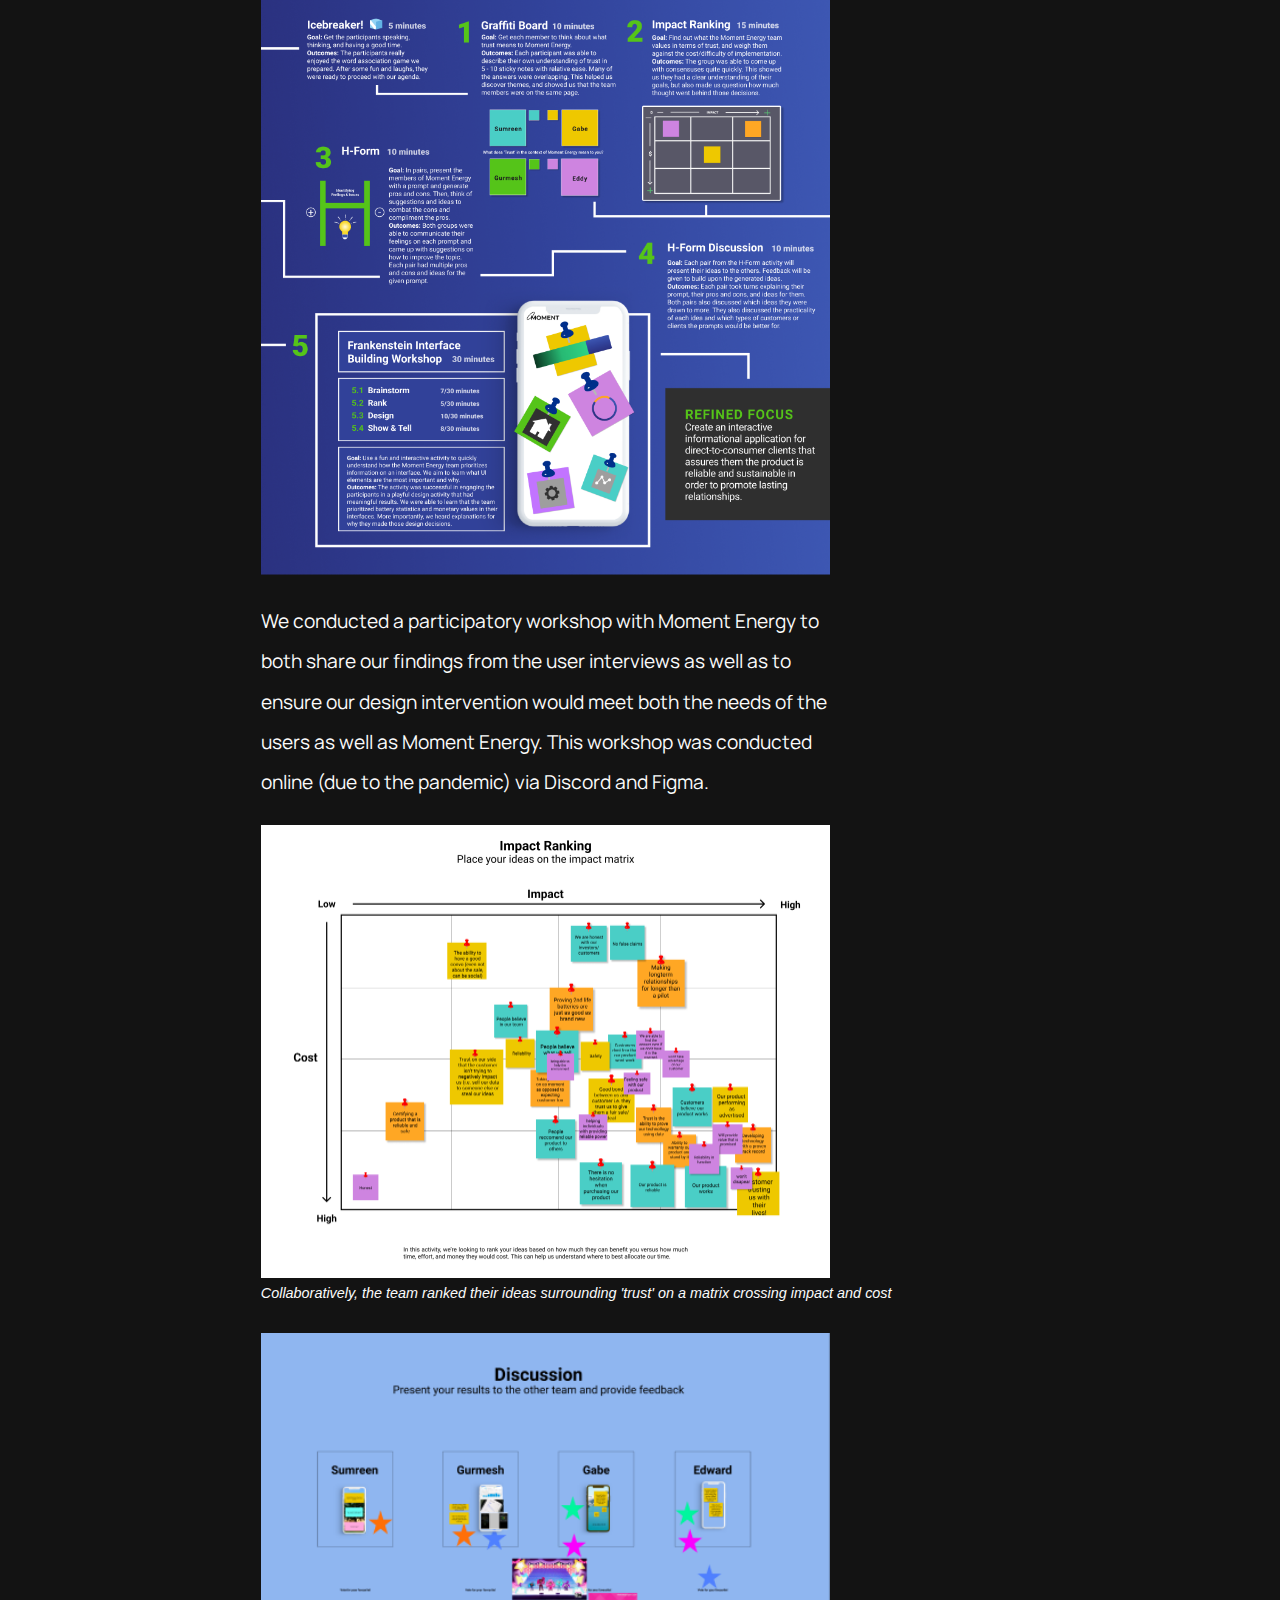
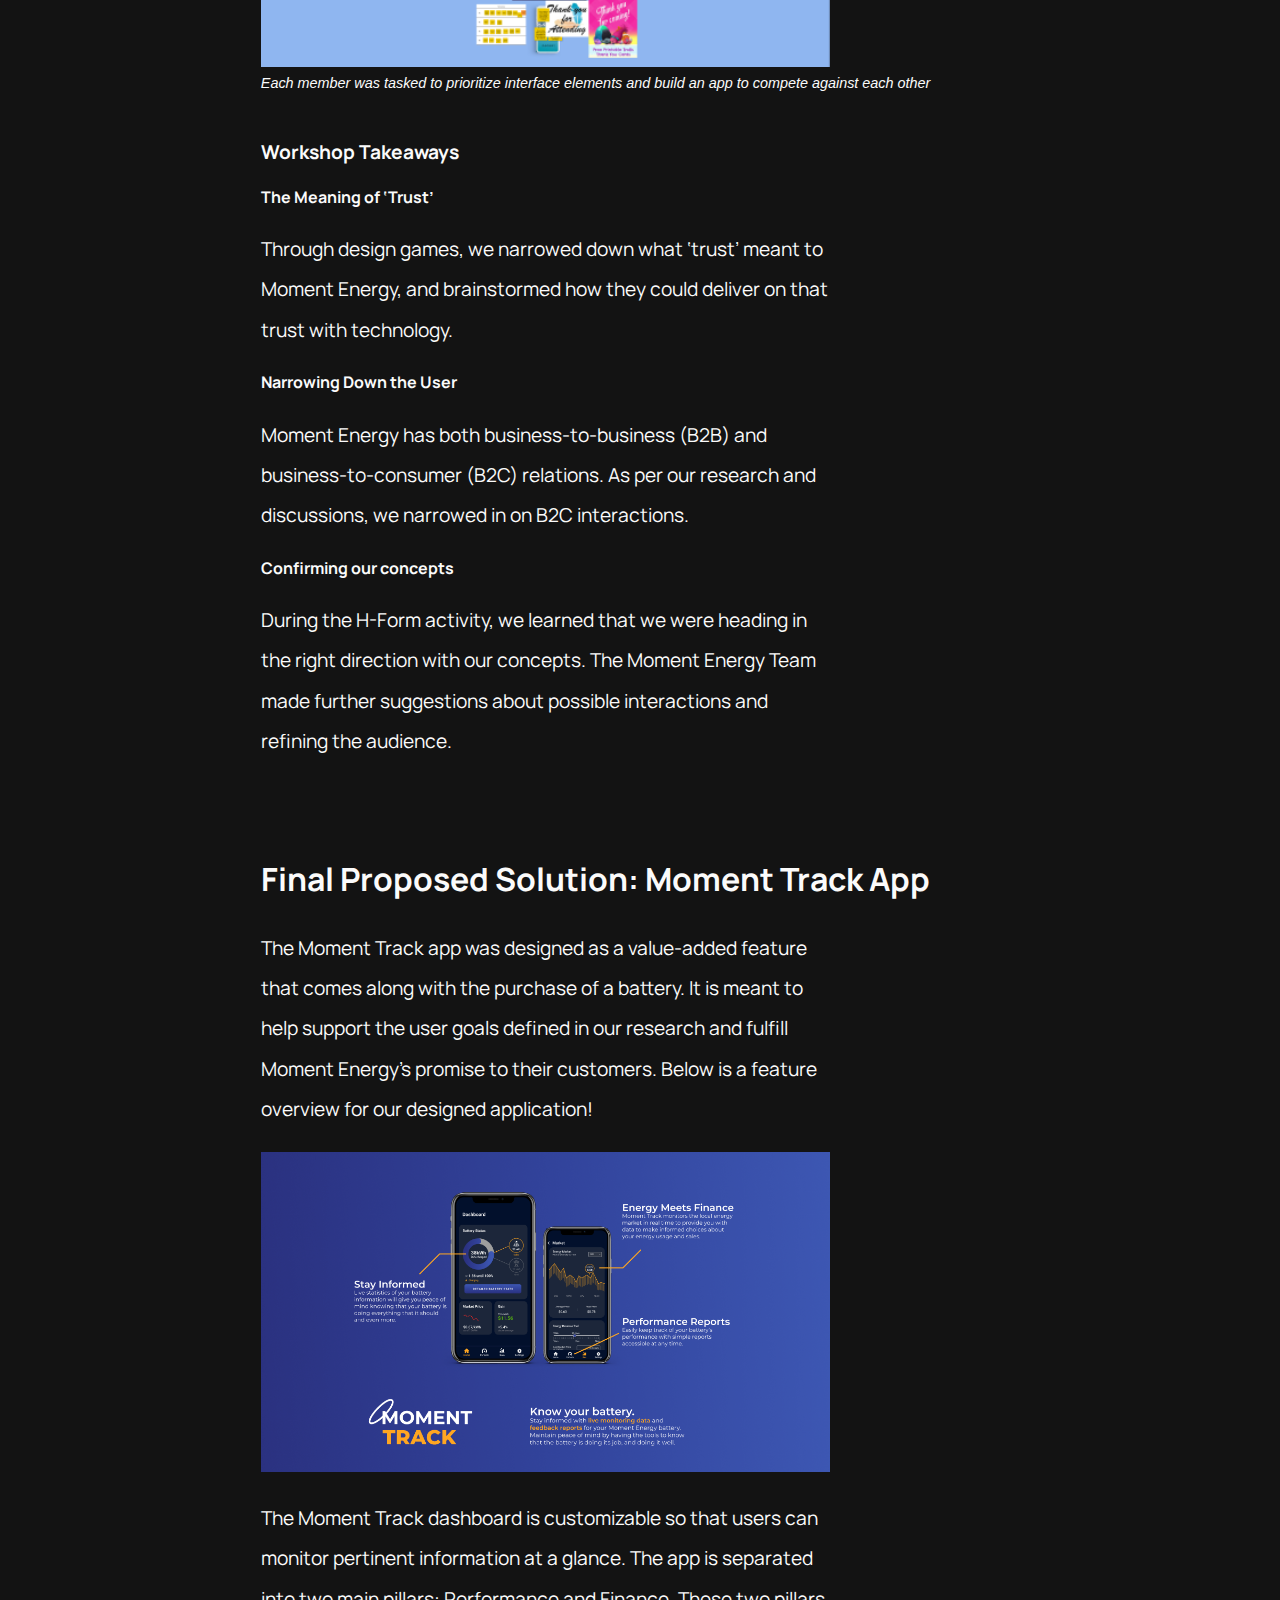
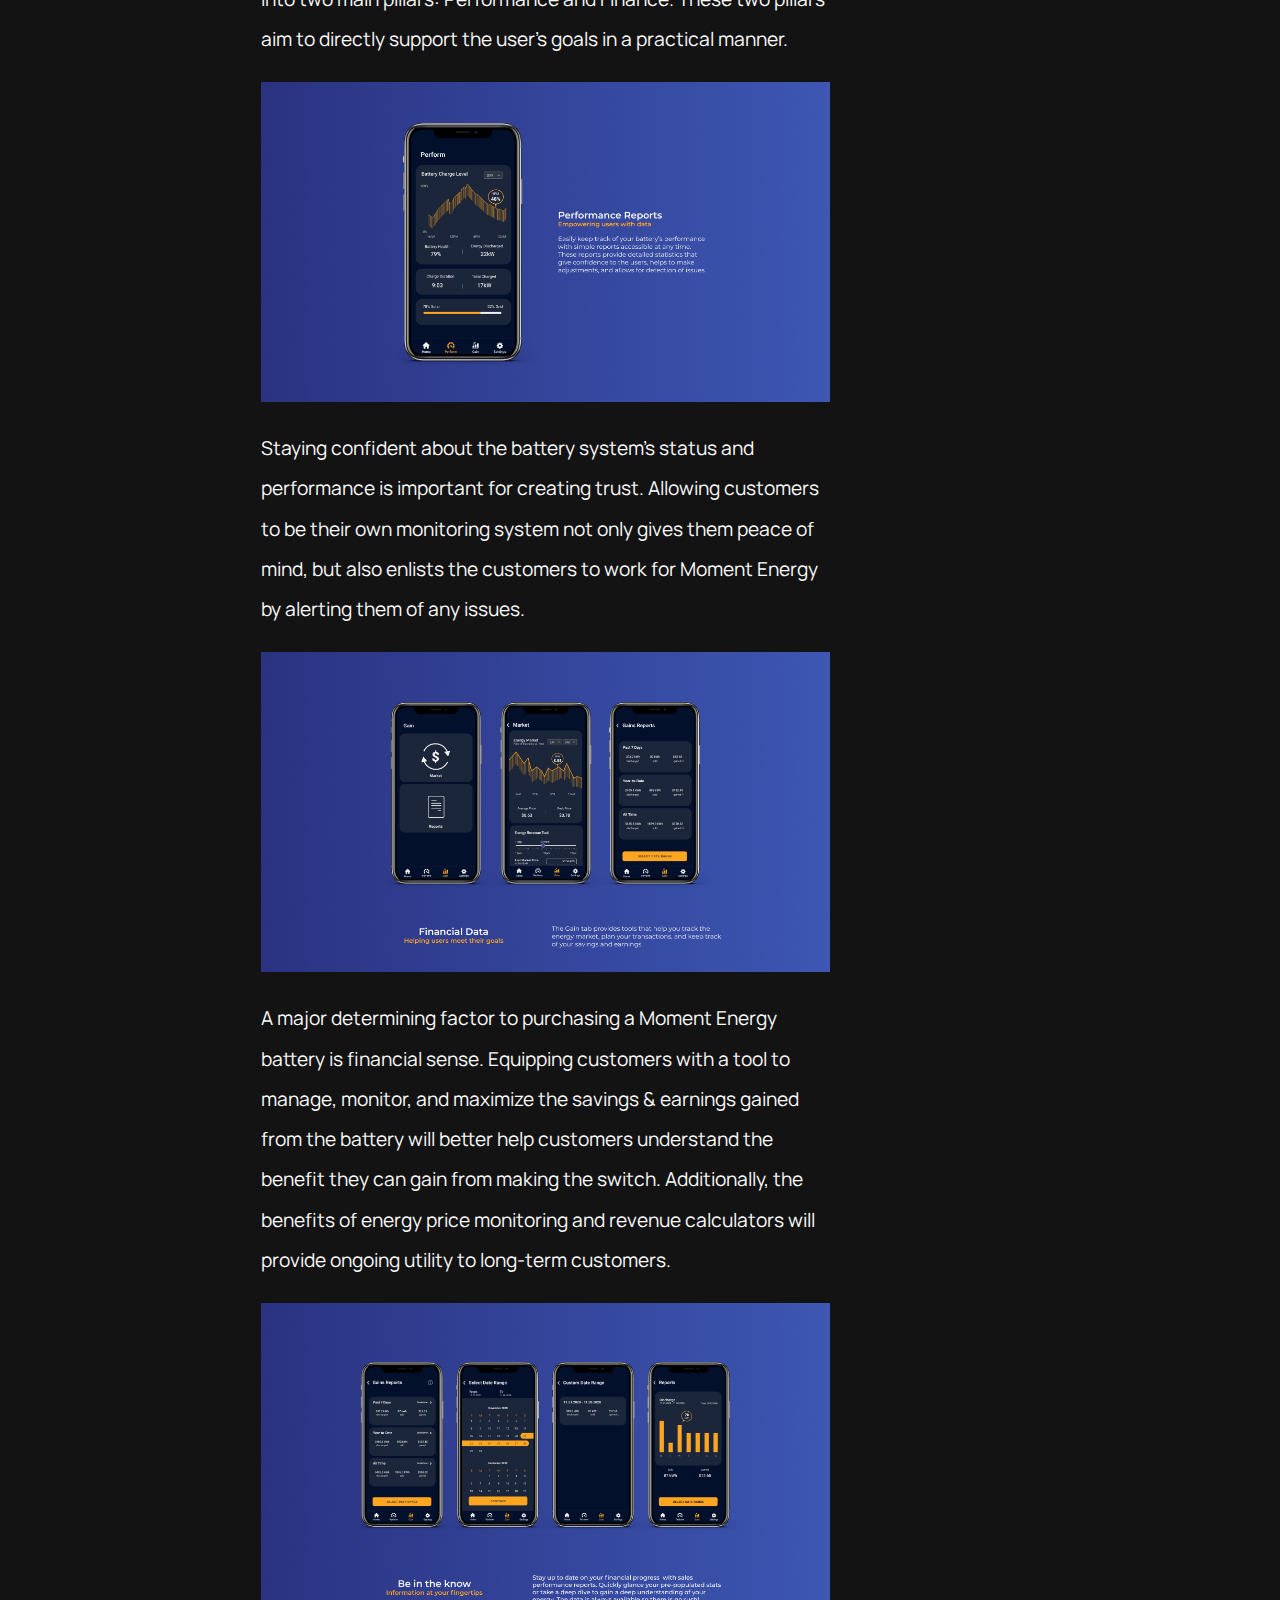
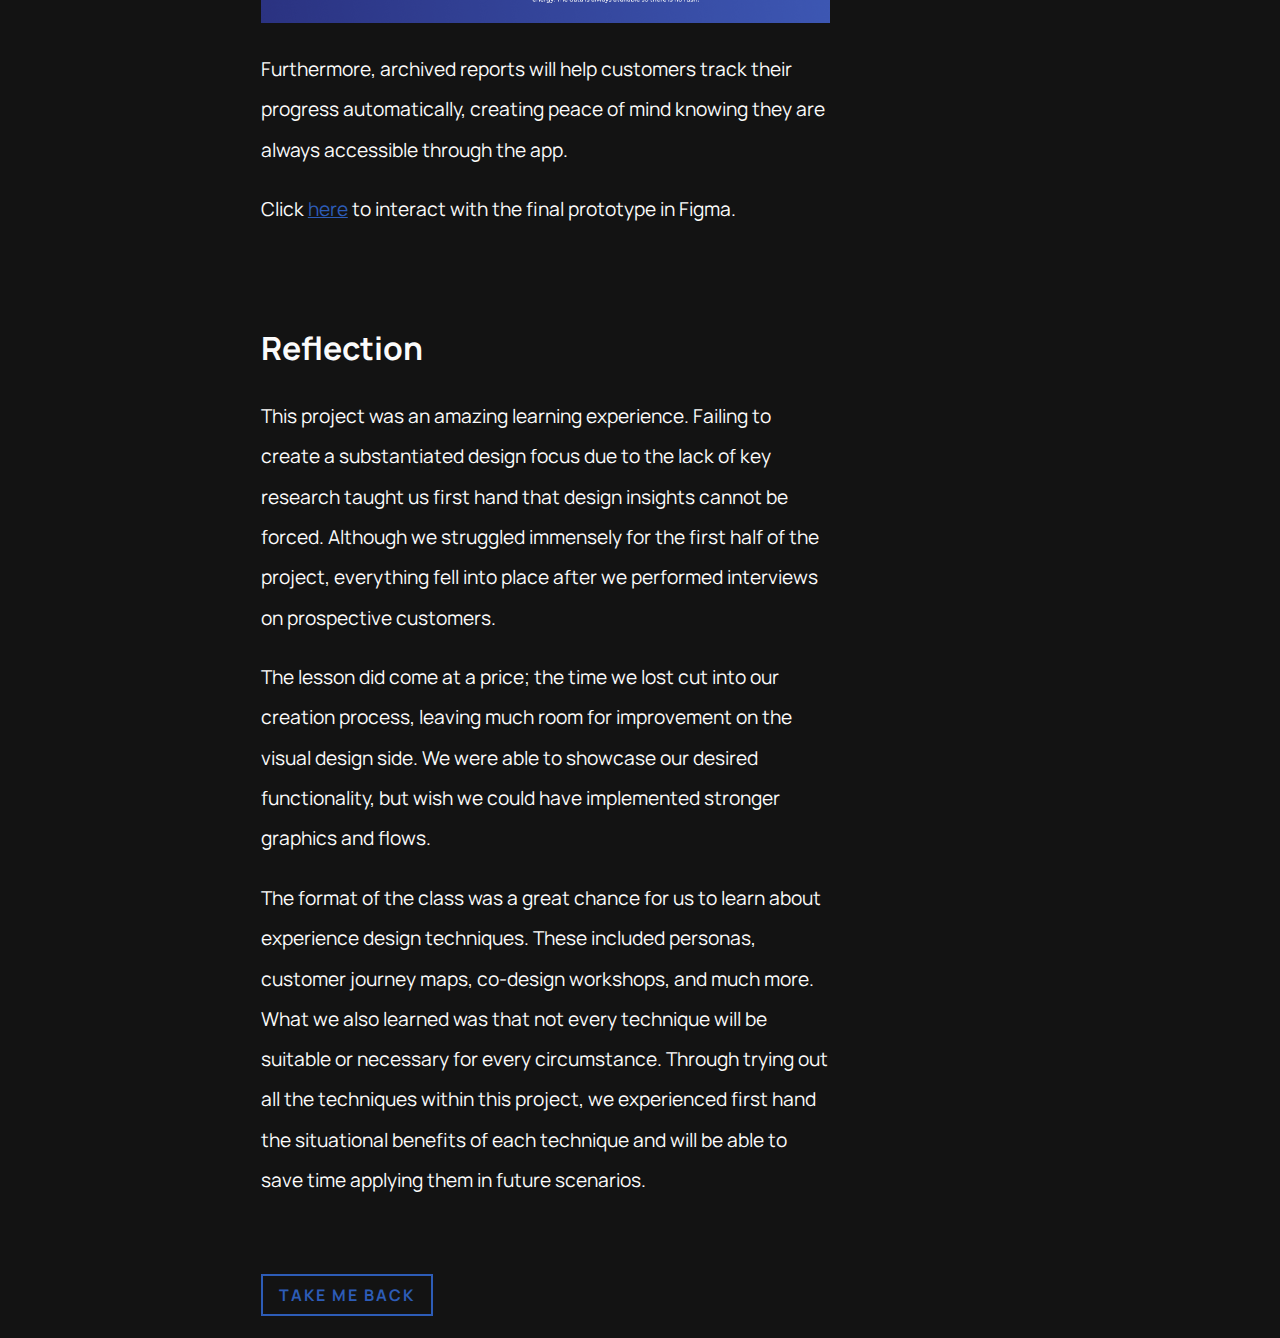
==== commit c85bcf1b: "update" ====
--- a/moment-track.html
+++ b/moment-track.html
@@ -188,11 +188,11 @@
 					After many logistical challenges, we were able to gain contact with three of Moment Energy’s prospective customers. These are people who own solar farms or work for contractors that need energy storage solutions. Since we still had a very limited set of players to work with, we conducted thorough interviews with each member in order to gain key insights for our project.
 				</p>
 				<p class="casestudy_bodytext">
-					<a class="link_colour" href="https://docs.google.com/document/d/1wqOk0I2CAcIpUFdt23IHFOVjpYPzJL-gU3z2i7DLkgY/edit?usp=sharing">Here</a> is a link to the interview notes.
-				</p>
-				
-				<p class="casestudy_bodytext">
-					We found that the prospective customers that we interviewed were extremely enthusiastic about working with Moment Energy due to the environmental benefits and great team, however they require more assurance that the company and product are reliable and will work up to their standards. Financial 
+					<a class="link_colour" href="https://docs.google.com/document/d/1wqOk0I2CAcIpUFdt23IHFOVjpYPzJL-gU3z2i7DLkgY/edit?usp=sharing" target="_blank">Here</a> is a link to the interview notes.
+				</p>
+				
+				<p class="casestudy_bodytext">
+					We found that the prospective customers that we interviewed were extremely enthusiastic about working with Moment Energy due to the environmental benefits and great team, however they require more assurance that the company and product are reliable and will work up to their standards. Additionally, financial goals were at the top of their priorities. Costs, savings, and earnings are terms that were repeated throughout each conversation, and we asked questions to better understand what they meant for each situation.
 				</p>
 			</div>
 			
